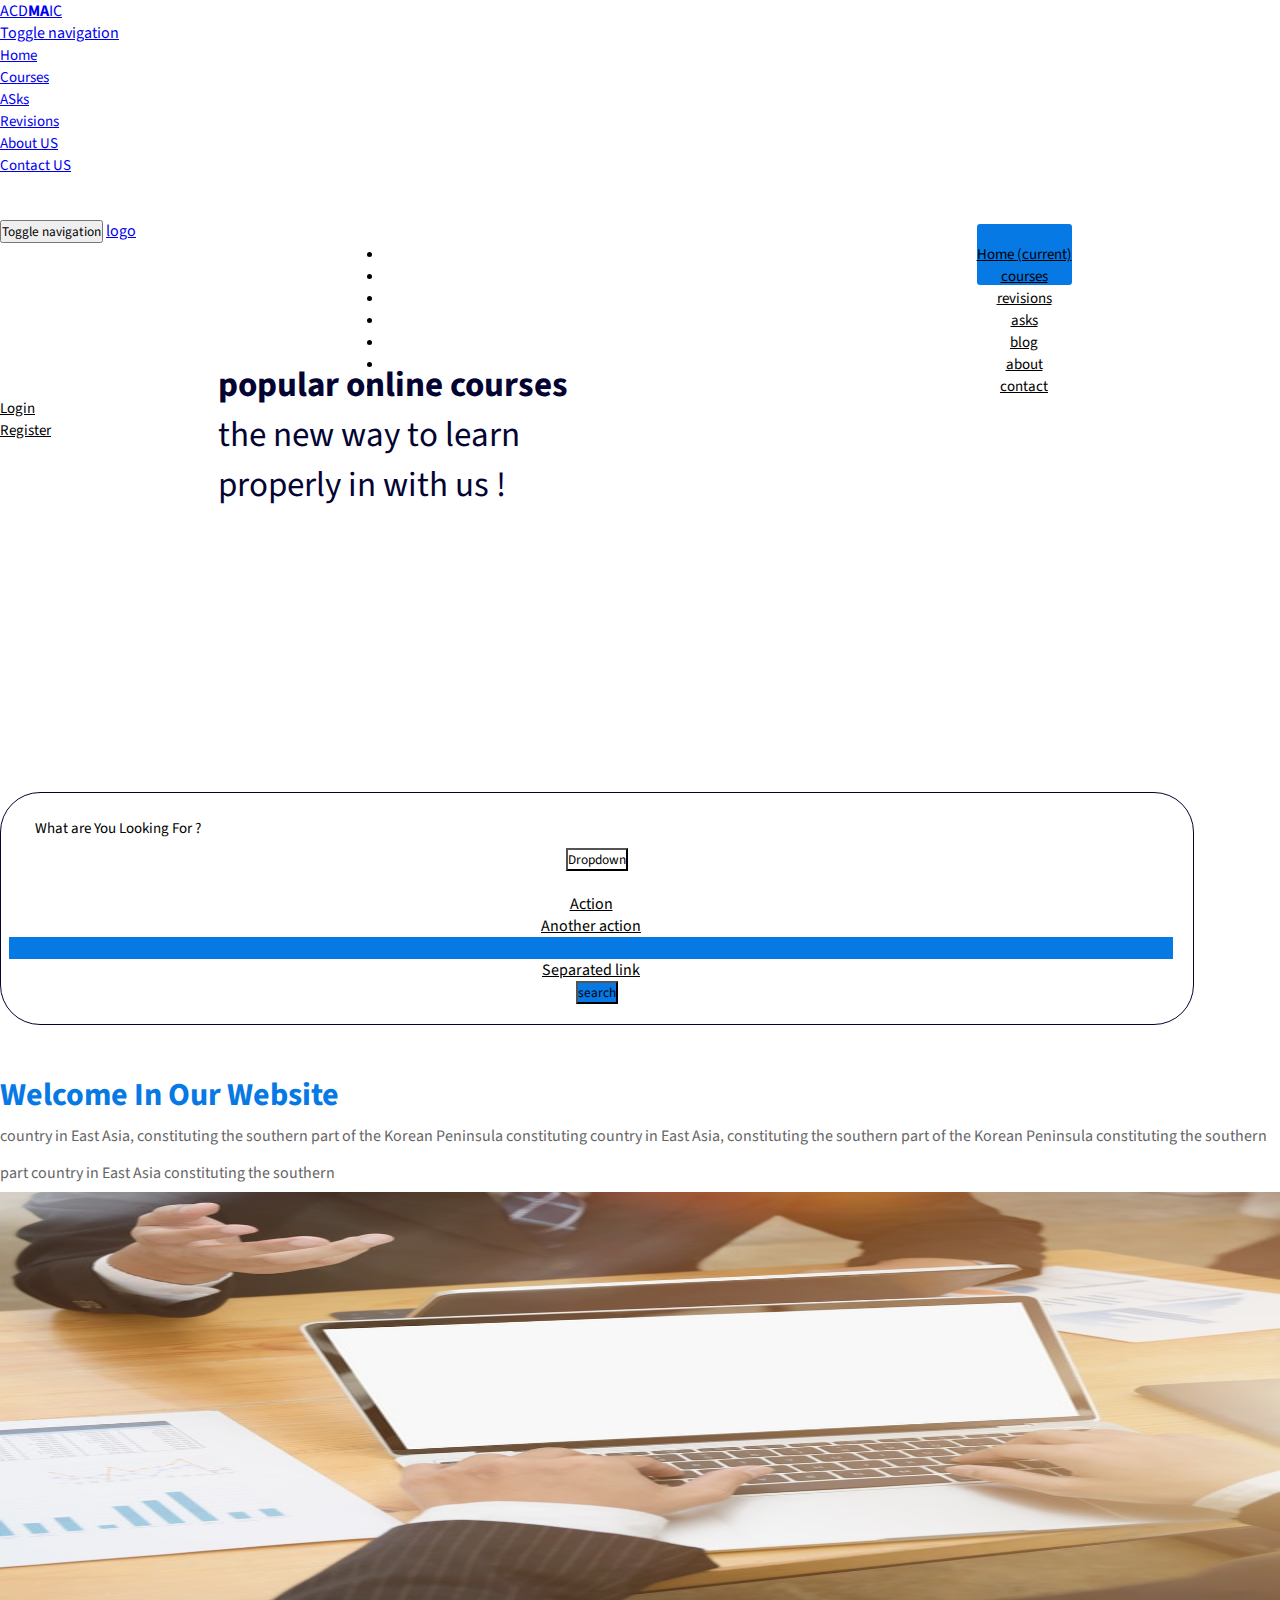
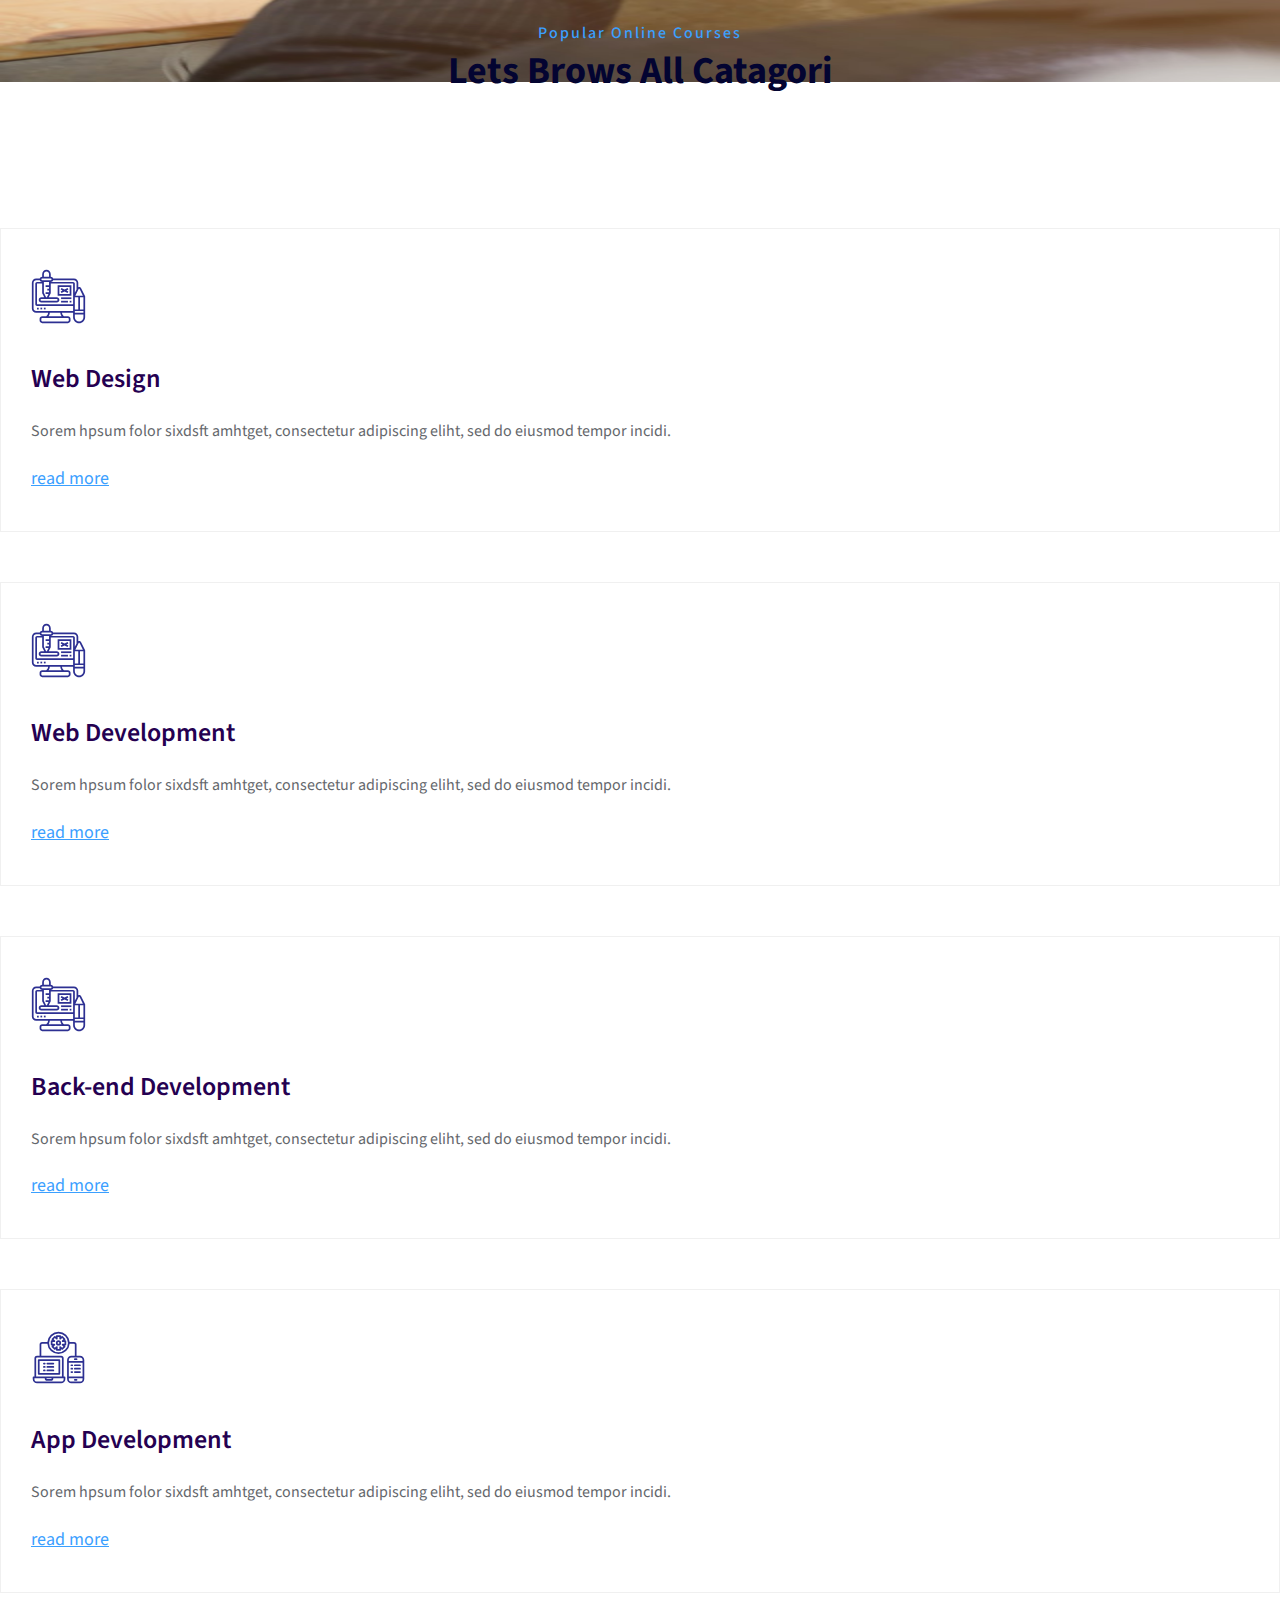
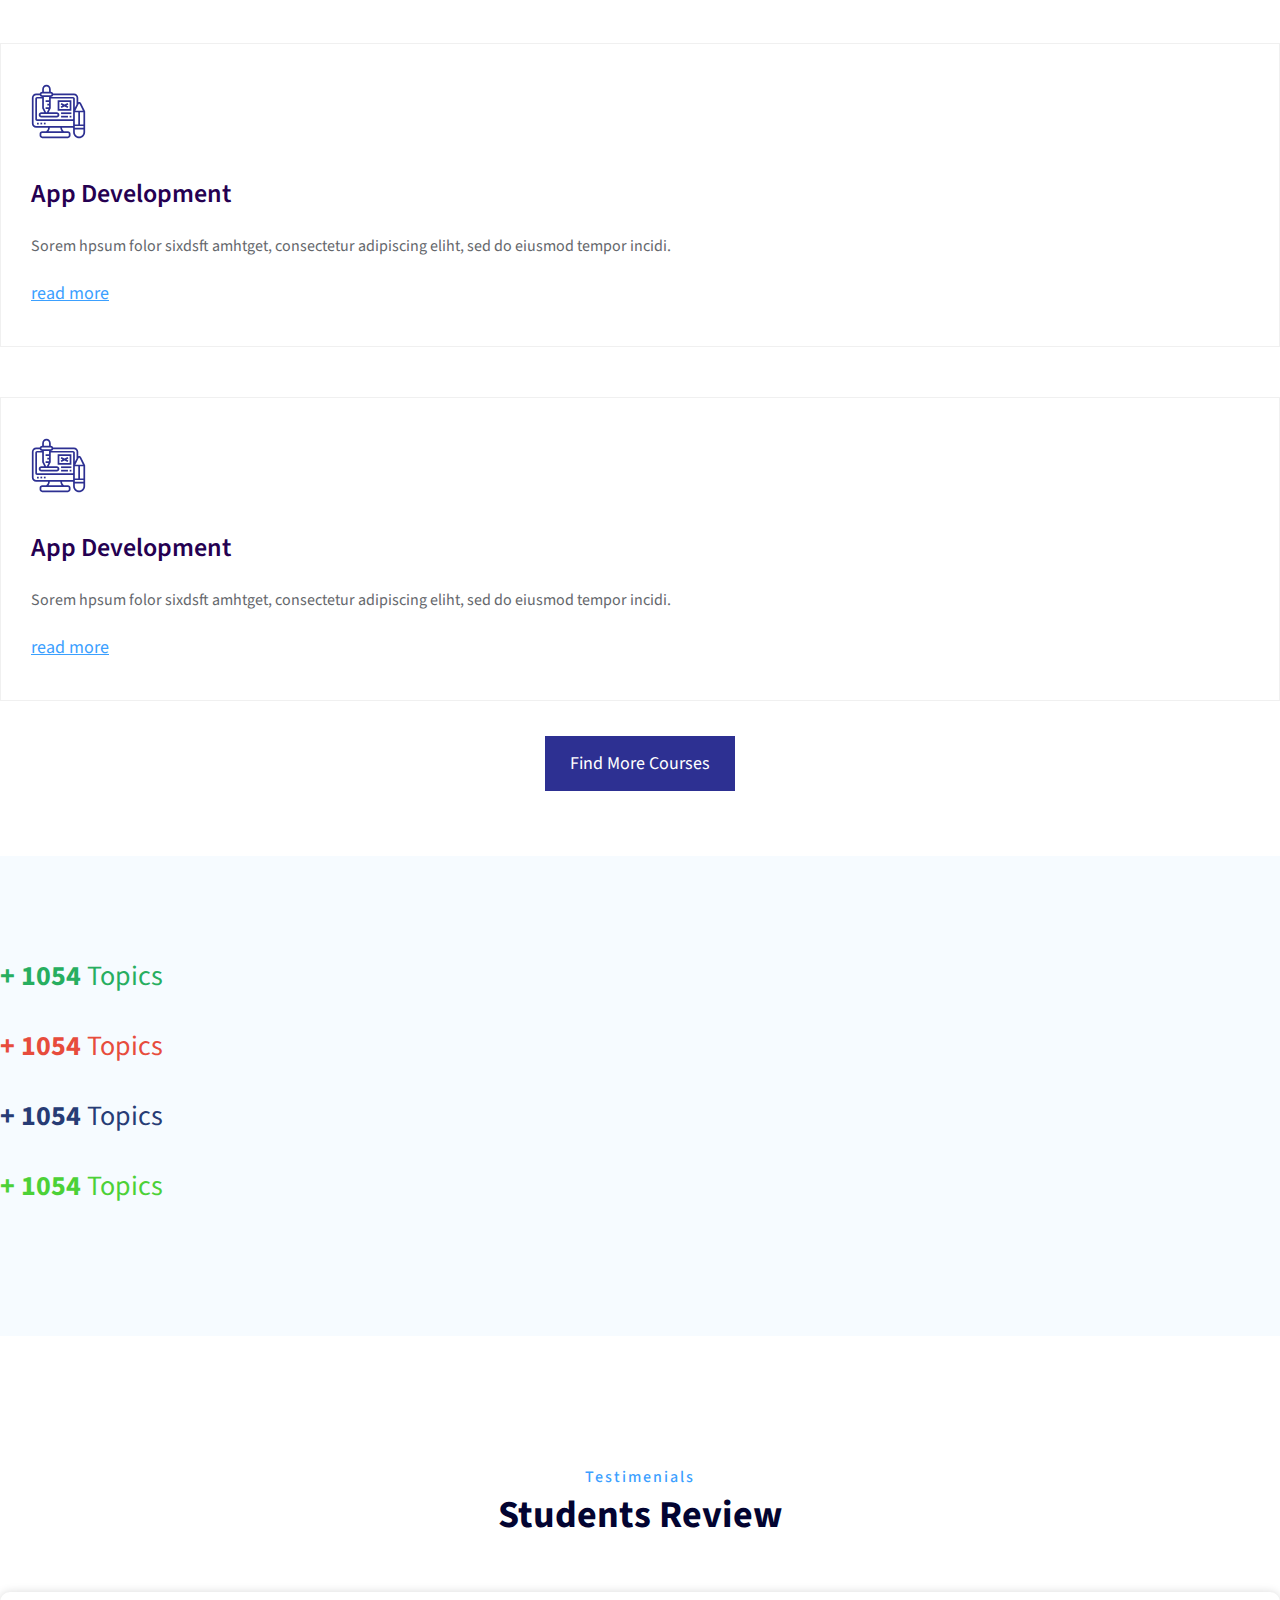
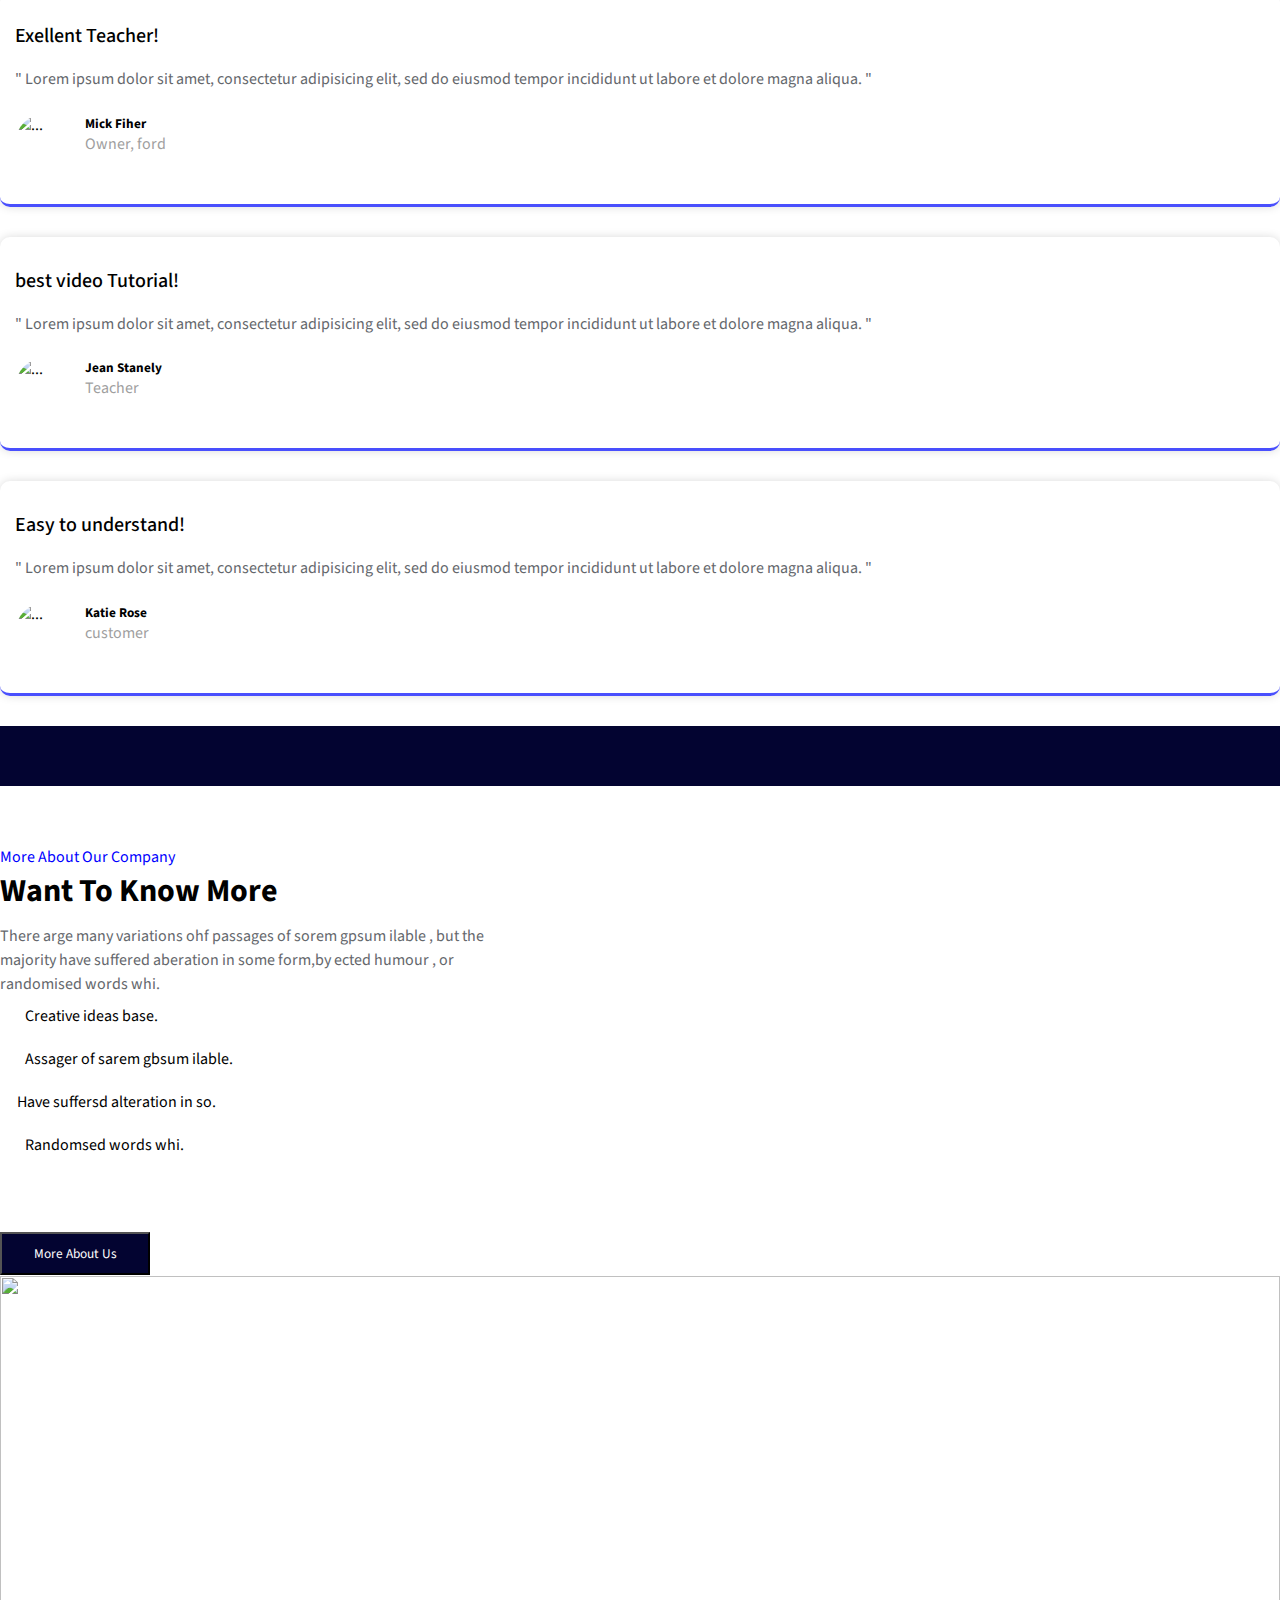
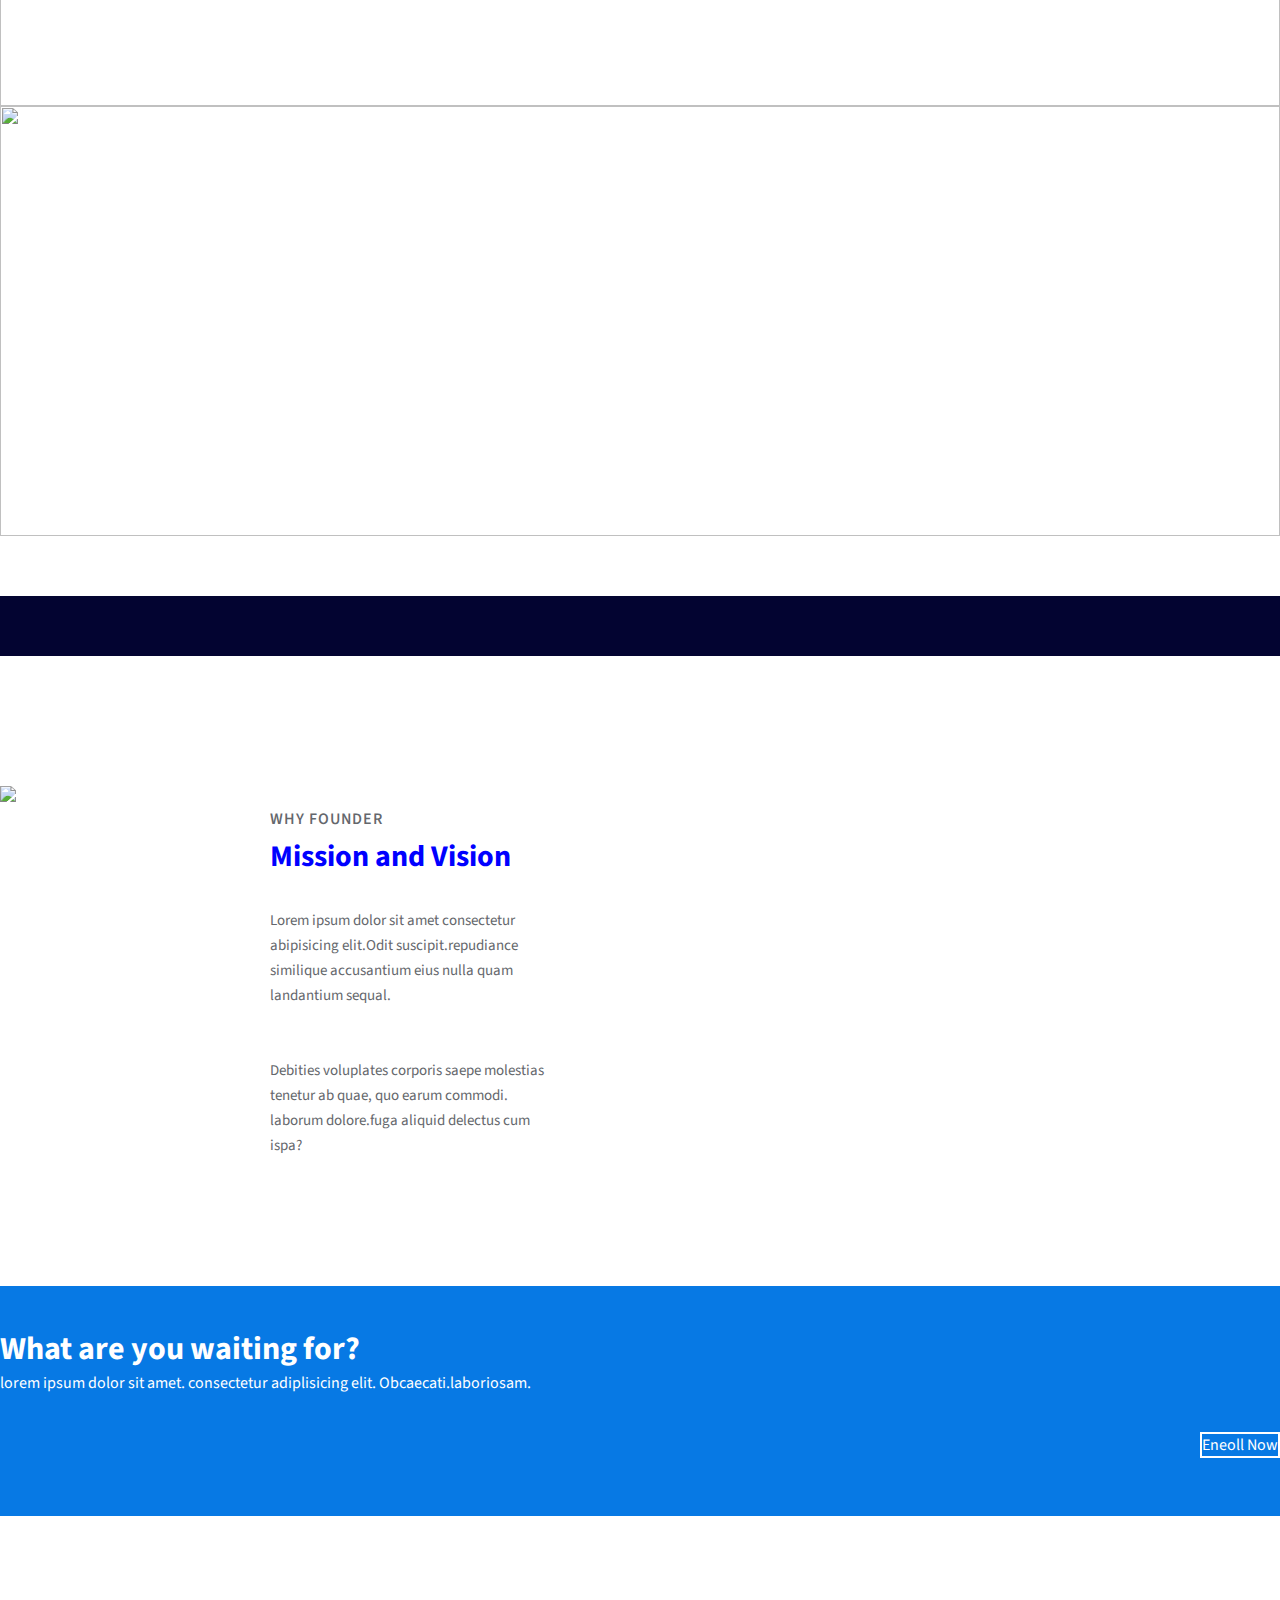
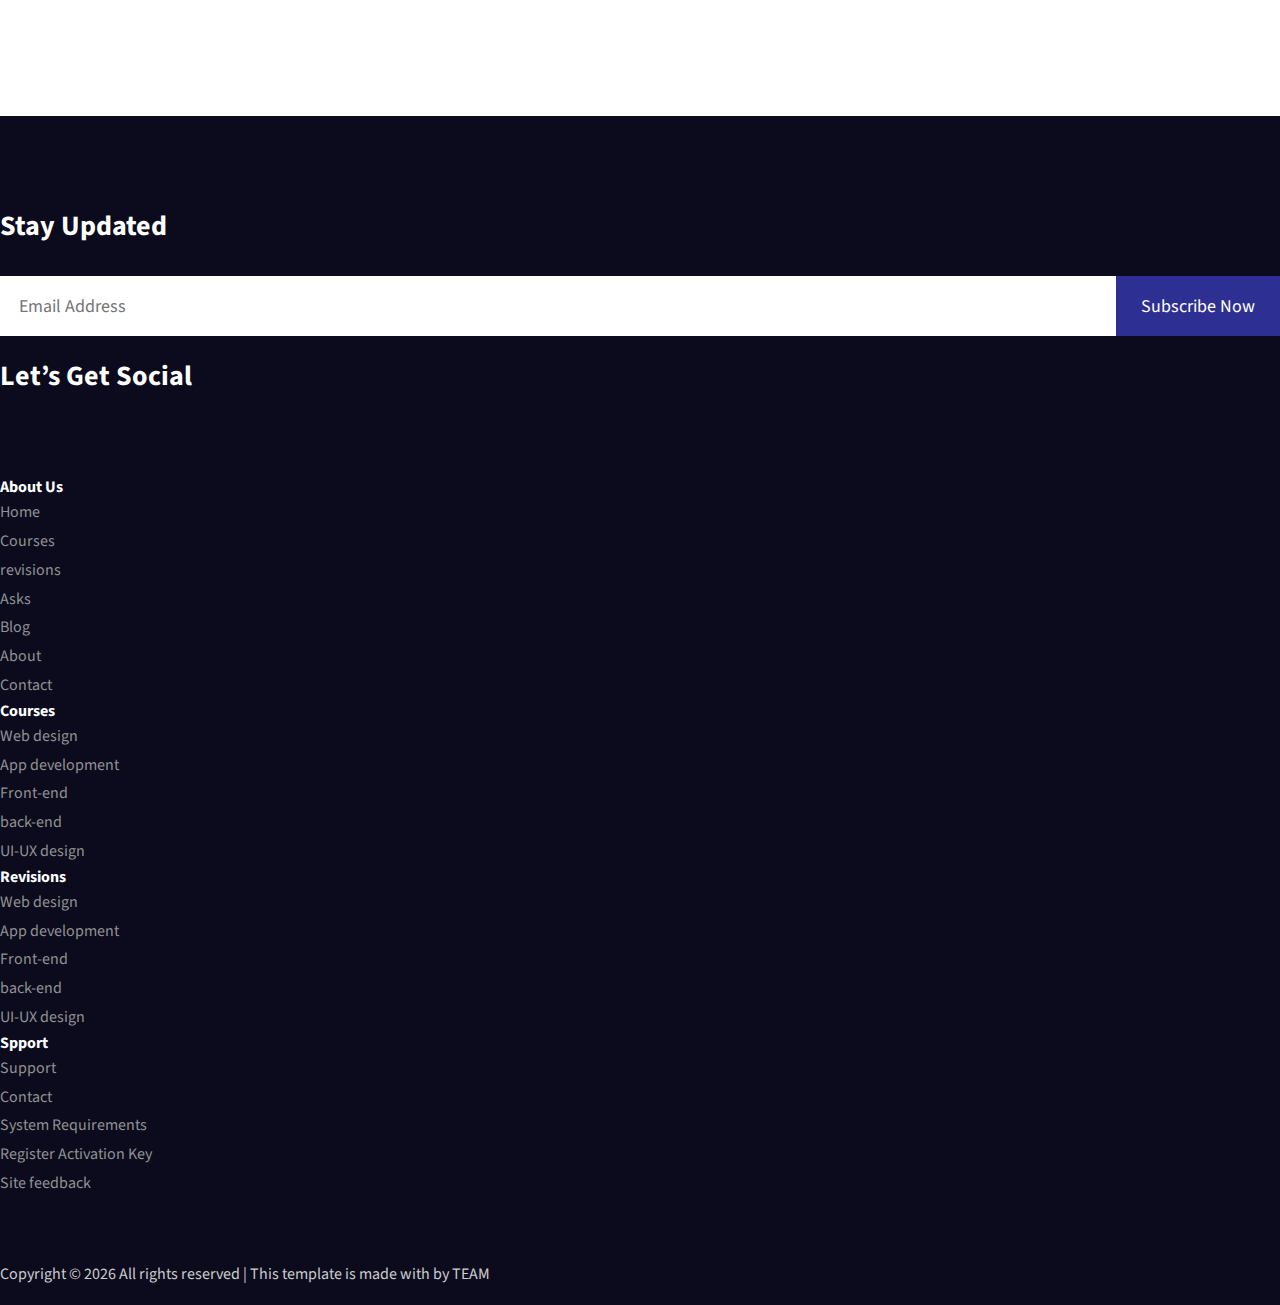
==== index.html @ 348466f5 "add" ====
<!DOCTYPE html>
<html>

<head>
  <meta charset="utf-8">
  <meta http-equiv="X-UA-Compatible" content="IE=edge">
  <title>ACDMAIC</title>

  <!-- Tell the browser to be responsive to screen width -->
  <meta content="width=device-width, initial-scale=1, maximum-scale=1, user-scalable=no" name="viewport">


  <!-- Bootstrap 3.3.7 -->
  <link rel="stylesheet" href="css/bootstrap.min.css">

  <!-- Font Awesome -->
  <link rel="stylesheet" href="css/font-awesome.min.css">

  <!-- Ionicons -->
  <link rel="stylesheet" href="css/ionicons.min.css">

  <!-- STYLE -->
  <link rel="stylesheet" href="css/style.css">

  <!-- Google Font -->
  <link rel="stylesheet"
    href="https://fonts.googleapis.com/css?family=Source+Sans+Pro:300,400,600,700,300italic,400italic,600italic">
</head>

<body class="hold-transition skin-blue sidebar-mini">

  <div class="wrapper">

    <header class="main-header">
      <!-- Logo -->
      <a href="index.html" class="logo">
        <!-- mini logo for sidebar mini 50x50 pixels -->
        <span class="logo-mini">ACD<b>MA</b>IC</span>
      </a>

      <!-- Header Navbar: style can be found in header.less -->
      <nav class="navbar navbar-static-top">
        <!-- Sidebar toggle button-->
        <a href="#" class="sidebar-toggle" data-toggle="push-menu" role="button">
          <span class="sr-only">Toggle navigation</span>
        </a>

        <div class="navbar-custom-menu">
          <ul class="nav navbar-nav">


            <!-- Control Sidebar Toggle Button -->
            <li>
              <a href="#" data-toggle="control-sidebar">Home</a>
            </li>

            <li>
              <a href="#" data-toggle="control-sidebar">Courses</a>
            </li>

            <li>
              <a href="#" data-toggle="control-sidebar">ASks</a>
            </li>

            <li>
              <a href="#" data-toggle="control-sidebar">Revisions</a>
            </li>
            <li>
              <a href="#" data-toggle="control-sidebar">About US</a>
            </li>

            <li>
              <a href="#" data-toggle="control-sidebar">Contact US</a>
            </li>

            <!-- Languages: style can be found in dropdown.less-->
            <li class="dropdown messages-menu">

              <a href="#" class="dropdown-toggle" data-toggle="dropdown">
                <i class="fa fa-language"></i>
                <span class="label label-warning"></span>
              </a>

              <ul class="dropdown-menu">

                <li>
                  <a rel="alternate" href="#">

                  </a>
                </li>


              </ul>
            </li>

            <!-- Notifications: style can be found in dropdown.less -->

            <li class="dropdown notifications-menu">
              <a href="#" class="dropdown-toggle" data-toggle="dropdown">
                <i class="fa fa-bell-o"></i>

              </a>

              <ul class="dropdown-menu">

              </ul>

            </li>


          </ul>
        </div>
      </nav>

      <!--Start nav-bar-->
      <nav class="navbar navbar-inverse navbar-fixed-top">
        <!-- start container -->
        <div class="container">
          <div class="navbar-header">
            <button type="button" class="navbar-toggle collapsed" data-toggle="collapse"
              data-target="#bs-example-navbar-collapse-1" aria-expanded="false">
              <span class="sr-only">Toggle navigation</span>
              <span class="icon-bar"></span>
              <span class="icon-bar"></span>
              <span class="icon-bar"></span>
            </button>
            <a class="navbar-brand" href="#">logo</a>
            <!--LOGO-->
          </div>

          <!--for phone meanu-->
          <div class="collapse navbar-collapse" id="bs-example-navbar-collapse-1">
            <div class="links-contanier">
              <ul class="nav navbar-nav ">
                <!--Links active and what you want to add-->
                <li class="active"><a href="#">Home <span class="sr-only">(current)</span></a></li>
                <li><a href="#">courses</a></li>
                <li><a href="#">revisions</a></li>
                <li><a href="#">asks</a></li>
                <li><a href="#">blog</a></li>
                <li><a href="#">about</a></li>
                <li><a href="#">contact</a></li>
              </ul>
            </div>
            <ul class="nav navbar-nav navbar-right loginandregister">
              <li><a href="#">Login</a></li>
              <li><a href="#">Register</a></li>
            </ul>
          </div>

        </div>
      </nav>
      <!--End nav bar-->
      <!--Start paragraph in heading img-->
      <div class="heading">
        <div class=" container">
          <div class="word">
            <h6>popular online courses</h6>
            <p class="laed">the new way to learn properly in with us !</p>
          </div>
        </div>

        <!--Start Search bar-->
        <div class="container">
          <div class="row">

            <div class="search-dropdown text-center">

              <div class="col-lg-6 col-xs-8">
                <div class="search">
                  <input type="search" name="" placeholder="What are You Looking For ?">
                </div>
              </div>

              <div class="col-lg-4 col-xs-2">
                <div class="dropdown">
                  <button class="btn btn-default dropdown-toggle" type="button" id="dropdownMenu1"
                    data-toggle="dropdown" aria-haspopup="true" aria-expanded="true">
                    Dropdown
                    <span class="caret"></span>
                  </button>
                  <ul class="dropdown-menu" aria-labelledby="dropdownMenu1">
                    <li><a href="#">Action</a></li>
                    <li><a href="#">Another action</a></li>
                    <li role="separator" class="divider"></li>
                    <li><a href="#">Separated link</a></li>
                  </ul>
                </div>
              </div>

              <div class="col-lg-2 col-xs-2">
                <div class="search-btn">
                  <button type="button" class="btn btn-primary">search</button>
                </div>
              </div>

            </div>
          </div>
        </div>
      </div>
      <!--End paragraph in heading img-->

      <!--Start welcome Page-->

      <div class="welcome text-center">
        <div class="container">
          <div class="row">

            <div class="col-lg-6">
              <div class="welcome-text text-left">
                <h1>Welcome In Our Website</h1>
                <p class="lead">
                  country in East Asia, constituting the southern part of the Korean Peninsula constituting
                  country in East Asia, constituting the southern part of the Korean Peninsula
                  constituting the southern part country in East Asia constituting the southern </p>
              </div>
            </div>

            <div class="col-lg-2"></div>

            <div class="col-lg-4">
              <div class="welcome-img">
                <img src="images/welcome1.jpg">
              </div>
            </div>

          </div>
        </div>
      </div>

      <!--End welcome Page-->
    </header>

    <!--the main heading-->

    <div class="main_heding">
      <div class="container">
        <p class="heading_label">Popular Online Courses</p>
        <h2 class="heading_title">Lets Brows All Catagori</h2>
      </div>
    </div>

    <!--the main heading-->


    <!-- starting the courses section  -->
    <section class="courses">
      <div class="container">
        <div class="row">
          <div class="col-sm-6 col-md-4">
            <div class="course_box">
              <div class="icon">
                <svg id="Layer_5" enable-background="new 0 0 64 64" height="" viewBox="0 0 64 64" width="55">
                  <g>
                    <path d="m7 45h2v2h-2z" />
                    <path d="m11 45h2v2h-2z" />
                    <path d="m15 45h2v2h-2z" />
                    <path
                      d="m58.342 22.447c-.447-.892-1.344-1.447-2.342-1.447-.355 0-.686.092-1 .222v-5.222c0-2.757-2.243-5-5-5h-24.184c-.414-1.161-1.514-2-2.816-2v-3c0-2.757-2.243-5-5-5s-5 2.243-5 5v3c-1.302 0-2.402.839-2.816 2h-4.184c-2.757 0-5 2.243-5 5v30c0 2.757 2.243 5 5 5h13.962c-.168 1.595-.997 3.041-2.296 4h-4.666c-1.654 0-3 1.346-3 3v2c0 1.654 1.346 3 3 3h30c1.654 0 3-1.346 3-3v-2c0-1.654-1.346-3-3-3h-4.666c-1.299-.959-2.128-2.405-2.296-4h12.962v5c0 3.86 3.141 7 7 7s7-3.14 7-7v-24.236zm-1.789.895 3.829 7.658h-8.764l3.829-7.658c.211-.423.895-.422 1.106 0zm-35.553-4.342h-4v2h4v2h-2v2h2v2h-4v2h3.382l-1.829 3.658c-.211.423-.895.422-1.105 0l-2.448-4.894v-12.764h6zm9 16c.552 0 1 .449 1 1s-.448 1-1 1h-18c-.552 0-1-.449-1-1s.448-1 1-1zm-14.618-2h-3.382c-1.654 0-3 1.346-3 3s1.346 3 3 3h18c1.654 0 3-1.346 3-3s-1.346-3-3-3h-9.382l2.382-4.764v-11.236h26v14.764.236 9h-42v-24h6v11.236zm35.618 14v-14h4v14zm0 2h10v2h-10zm6-2v-14h4v14zm-4-31v7.763l-2 4v-10.763c0-1.103-.897-2-2-2h-26c1.302 0 2.402-.839 2.816-2h24.184c1.654 0 3 1.346 3 3zm-38-10c0-1.654 1.346-3 3-3s3 1.346 3 3v3h-6zm-2 5h10c.552 0 1 .449 1 1s-.448 1-1 1h-10c-.552 0-1-.449-1-1s.448-1 1-1zm31 47v2c0 .551-.448 1-1 1h-30c-.552 0-1-.449-1-1v-2c0-.551.448-1 1-1h30c.552 0 1 .449 1 1zm-8.47-3h-15.06c.858-1.155 1.378-2.536 1.492-4h12.075c.115 1.464.635 2.845 1.493 4zm-29.53-6c-1.654 0-3-1.346-3-3v-30c0-1.654 1.346-3 3-3h4.184c.414 1.161 1.514 2 2.816 2h-6c-1.103 0-2 .897-2 2v24c0 1.103.897 2 2 2h42v6zm50 12c-2.757 0-5-2.243-5-5v-3h10v3c0 2.757-2.243 5-5 5z" />
                    <path d="m47 19h-16v12h16zm-2 10h-12v-8h12z" />
                    <path
                      d="m35.447 27.895 3.553-1.777 3.553 1.777.894-1.79-2.211-1.105 2.211-1.105-.894-1.79-3.553 1.777-3.553-1.777-.894 1.79 2.211 1.105-2.211 1.105z" />
                    <path d="m35 33h12v2h-12z" />
                    <path d="m45 37h2v2h-2z" />
                    <path d="m35 37h8v2h-8z" />
                  </g>
                </svg>
              </div>
              <div class="course_title">
                <a href="#">Web Design</a>
              </div>
              <div class="course_description">
                Sorem hpsum folor sixdsft amhtget, consectetur adipiscing eliht, sed do eiusmod tempor incidi.
              </div>
              <a class="read_more" href="#">read more</a>
            </div>
          </div>
          <div class="col-sm-6 col-md-4">
            <div class="course_box">
              <div class="icon">
                <svg id="Layer_5" enable-background="new 0 0 64 64" height="" viewBox="0 0 64 64" width="55">
                  <g>
                    <path d="m7 45h2v2h-2z" />
                    <path d="m11 45h2v2h-2z" />
                    <path d="m15 45h2v2h-2z" />
                    <path
                      d="m58.342 22.447c-.447-.892-1.344-1.447-2.342-1.447-.355 0-.686.092-1 .222v-5.222c0-2.757-2.243-5-5-5h-24.184c-.414-1.161-1.514-2-2.816-2v-3c0-2.757-2.243-5-5-5s-5 2.243-5 5v3c-1.302 0-2.402.839-2.816 2h-4.184c-2.757 0-5 2.243-5 5v30c0 2.757 2.243 5 5 5h13.962c-.168 1.595-.997 3.041-2.296 4h-4.666c-1.654 0-3 1.346-3 3v2c0 1.654 1.346 3 3 3h30c1.654 0 3-1.346 3-3v-2c0-1.654-1.346-3-3-3h-4.666c-1.299-.959-2.128-2.405-2.296-4h12.962v5c0 3.86 3.141 7 7 7s7-3.14 7-7v-24.236zm-1.789.895 3.829 7.658h-8.764l3.829-7.658c.211-.423.895-.422 1.106 0zm-35.553-4.342h-4v2h4v2h-2v2h2v2h-4v2h3.382l-1.829 3.658c-.211.423-.895.422-1.105 0l-2.448-4.894v-12.764h6zm9 16c.552 0 1 .449 1 1s-.448 1-1 1h-18c-.552 0-1-.449-1-1s.448-1 1-1zm-14.618-2h-3.382c-1.654 0-3 1.346-3 3s1.346 3 3 3h18c1.654 0 3-1.346 3-3s-1.346-3-3-3h-9.382l2.382-4.764v-11.236h26v14.764.236 9h-42v-24h6v11.236zm35.618 14v-14h4v14zm0 2h10v2h-10zm6-2v-14h4v14zm-4-31v7.763l-2 4v-10.763c0-1.103-.897-2-2-2h-26c1.302 0 2.402-.839 2.816-2h24.184c1.654 0 3 1.346 3 3zm-38-10c0-1.654 1.346-3 3-3s3 1.346 3 3v3h-6zm-2 5h10c.552 0 1 .449 1 1s-.448 1-1 1h-10c-.552 0-1-.449-1-1s.448-1 1-1zm31 47v2c0 .551-.448 1-1 1h-30c-.552 0-1-.449-1-1v-2c0-.551.448-1 1-1h30c.552 0 1 .449 1 1zm-8.47-3h-15.06c.858-1.155 1.378-2.536 1.492-4h12.075c.115 1.464.635 2.845 1.493 4zm-29.53-6c-1.654 0-3-1.346-3-3v-30c0-1.654 1.346-3 3-3h4.184c.414 1.161 1.514 2 2.816 2h-6c-1.103 0-2 .897-2 2v24c0 1.103.897 2 2 2h42v6zm50 12c-2.757 0-5-2.243-5-5v-3h10v3c0 2.757-2.243 5-5 5z" />
                    <path d="m47 19h-16v12h16zm-2 10h-12v-8h12z" />
                    <path
                      d="m35.447 27.895 3.553-1.777 3.553 1.777.894-1.79-2.211-1.105 2.211-1.105-.894-1.79-3.553 1.777-3.553-1.777-.894 1.79 2.211 1.105-2.211 1.105z" />
                    <path d="m35 33h12v2h-12z" />
                    <path d="m45 37h2v2h-2z" />
                    <path d="m35 37h8v2h-8z" />
                  </g>
                </svg>
              </div>
              <div class="course_title">
                <a href="#">Web Development</a>
              </div>
              <div class="course_description">
                Sorem hpsum folor sixdsft amhtget, consectetur adipiscing eliht, sed do eiusmod tempor incidi.
              </div>
              <a class="read_more" href="#">read more</a>
            </div>
          </div>
          <div class="col-sm-6 col-md-4">
            <div class="course_box">
              <div class="icon">
                <svg id="Layer_5" enable-background="new 0 0 64 64" height="" viewBox="0 0 64 64" width="55">
                  <g>
                    <path d="m7 45h2v2h-2z" />
                    <path d="m11 45h2v2h-2z" />
                    <path d="m15 45h2v2h-2z" />
                    <path
                      d="m58.342 22.447c-.447-.892-1.344-1.447-2.342-1.447-.355 0-.686.092-1 .222v-5.222c0-2.757-2.243-5-5-5h-24.184c-.414-1.161-1.514-2-2.816-2v-3c0-2.757-2.243-5-5-5s-5 2.243-5 5v3c-1.302 0-2.402.839-2.816 2h-4.184c-2.757 0-5 2.243-5 5v30c0 2.757 2.243 5 5 5h13.962c-.168 1.595-.997 3.041-2.296 4h-4.666c-1.654 0-3 1.346-3 3v2c0 1.654 1.346 3 3 3h30c1.654 0 3-1.346 3-3v-2c0-1.654-1.346-3-3-3h-4.666c-1.299-.959-2.128-2.405-2.296-4h12.962v5c0 3.86 3.141 7 7 7s7-3.14 7-7v-24.236zm-1.789.895 3.829 7.658h-8.764l3.829-7.658c.211-.423.895-.422 1.106 0zm-35.553-4.342h-4v2h4v2h-2v2h2v2h-4v2h3.382l-1.829 3.658c-.211.423-.895.422-1.105 0l-2.448-4.894v-12.764h6zm9 16c.552 0 1 .449 1 1s-.448 1-1 1h-18c-.552 0-1-.449-1-1s.448-1 1-1zm-14.618-2h-3.382c-1.654 0-3 1.346-3 3s1.346 3 3 3h18c1.654 0 3-1.346 3-3s-1.346-3-3-3h-9.382l2.382-4.764v-11.236h26v14.764.236 9h-42v-24h6v11.236zm35.618 14v-14h4v14zm0 2h10v2h-10zm6-2v-14h4v14zm-4-31v7.763l-2 4v-10.763c0-1.103-.897-2-2-2h-26c1.302 0 2.402-.839 2.816-2h24.184c1.654 0 3 1.346 3 3zm-38-10c0-1.654 1.346-3 3-3s3 1.346 3 3v3h-6zm-2 5h10c.552 0 1 .449 1 1s-.448 1-1 1h-10c-.552 0-1-.449-1-1s.448-1 1-1zm31 47v2c0 .551-.448 1-1 1h-30c-.552 0-1-.449-1-1v-2c0-.551.448-1 1-1h30c.552 0 1 .449 1 1zm-8.47-3h-15.06c.858-1.155 1.378-2.536 1.492-4h12.075c.115 1.464.635 2.845 1.493 4zm-29.53-6c-1.654 0-3-1.346-3-3v-30c0-1.654 1.346-3 3-3h4.184c.414 1.161 1.514 2 2.816 2h-6c-1.103 0-2 .897-2 2v24c0 1.103.897 2 2 2h42v6zm50 12c-2.757 0-5-2.243-5-5v-3h10v3c0 2.757-2.243 5-5 5z" />
                    <path d="m47 19h-16v12h16zm-2 10h-12v-8h12z" />
                    <path
                      d="m35.447 27.895 3.553-1.777 3.553 1.777.894-1.79-2.211-1.105 2.211-1.105-.894-1.79-3.553 1.777-3.553-1.777-.894 1.79 2.211 1.105-2.211 1.105z" />
                    <path d="m35 33h12v2h-12z" />
                    <path d="m45 37h2v2h-2z" />
                    <path d="m35 37h8v2h-8z" />
                  </g>
                </svg>
              </div>
              <div class="course_title">
                <a href="#">Back-end Development</a>
              </div>
              <div class="course_description">
                Sorem hpsum folor sixdsft amhtget, consectetur adipiscing eliht, sed do eiusmod tempor incidi.
              </div>
              <a class="read_more" href="#">read more</a>
            </div>
          </div>
          <div class="col-sm-6 col-md-4">
            <div class="course_box">
              <div class="icon">
                <svg xmlns="http://www.w3.org/2000/svg" viewBox="0 0 64 64" width="55" height="">
                  <g id="App_development" data-name="App development">
                    <path
                      d="M57,30H53V17a3,3,0,0,0-3-3H44.949a12.987,12.987,0,0,0-25.9.01c-.017,0-.032-.01-.05-.01H13a3,3,0,0,0-3,3V30H7a3,3,0,0,0-3,3V54H3a1,1,0,0,0-1,1v2a5.006,5.006,0,0,0,5,5H35a5.006,5.006,0,0,0,5-5V55a1,1,0,0,0-1-1H38V33a3,3,0,0,0-3-3H12V17a1,1,0,0,1,1-1h6c.018,0,.033-.009.05-.01a12.987,12.987,0,0,0,25.9.01H50a1,1,0,0,1,1,1V30H47a5.006,5.006,0,0,0-5,5V57a5.006,5.006,0,0,0,5,5H57a5.006,5.006,0,0,0,5-5V35A5.006,5.006,0,0,0,57,30ZM38,57a3,3,0,0,1-3,3H7a3,3,0,0,1-3-3V56H16a3,3,0,0,0,3,3h4a3,3,0,0,0,3-3H38ZM18,56h6a1,1,0,0,1-1,1H19A1,1,0,0,1,18,56ZM35,32a1,1,0,0,1,1,1V54H6V33a1,1,0,0,1,1-1Zm-3-6A11,11,0,1,1,43,15,11.013,11.013,0,0,1,32,26ZM44,38H60V54H44Zm3-6H57a3,3,0,0,1,3,3v1H44V35A3,3,0,0,1,47,32ZM57,60H47a3,3,0,0,1-3-3V56H60v1A3,3,0,0,1,57,60Z" />
                    <path d="M53,57H51a1,1,0,0,0,0,2h2a1,1,0,0,0,0-2Z" />
                    <path
                      d="M9,52H33a1,1,0,0,0,1-1V35a1,1,0,0,0-1-1H9a1,1,0,0,0-1,1V51A1,1,0,0,0,9,52Zm1-16H32V50H10Z" />
                    <path d="M51,35h2a1,1,0,0,0,0-2H51a1,1,0,0,0,0,2Z" />
                    <path
                      d="M35.533,7.223,35,7.756V7a1,1,0,0,0-1-1H30a1,1,0,0,0-1,1v.756l-.533-.533a1,1,0,0,0-1.414,0l-2.83,2.83a1,1,0,0,0,0,1.414l.533.533H24a1,1,0,0,0-1,1v4a1,1,0,0,0,1,1h.756l-.533.533a1,1,0,0,0,0,1.414l2.83,2.83a1,1,0,0,0,1.414,0L29,22.244V23a1,1,0,0,0,1,1h4a1,1,0,0,0,1-1v-.756l.533.533a1,1,0,0,0,1.414,0l2.83-2.83a1,1,0,0,0,0-1.414L39.244,18H40a1,1,0,0,0,1-1V13a1,1,0,0,0-1-1h-.756l.533-.533a1,1,0,0,0,0-1.414l-2.83-2.83A1,1,0,0,0,35.533,7.223Zm.373,6.16A1,1,0,0,0,36.83,14H39v2H36.83a1,1,0,0,0-.707,1.707l1.533,1.533L36.24,20.656l-1.533-1.533A1,1,0,0,0,33,19.83V22H31V19.83a1,1,0,0,0-1.707-.707L27.76,20.656,26.344,19.24l1.533-1.533A1,1,0,0,0,27.17,16H25V14h2.17a1,1,0,0,0,.707-1.707L26.344,10.76,27.76,9.344l1.533,1.533A1,1,0,0,0,31,10.17V8h2v2.17a1,1,0,0,0,1.707.707L36.24,9.344l1.416,1.416-1.533,1.533A1,1,0,0,0,35.906,13.383Z" />
                    <path d="M32,12a3,3,0,1,0,3,3A3,3,0,0,0,32,12Zm0,4a1,1,0,1,1,1-1A1,1,0,0,1,32,16Z" />
                    <path d="M48,40H47a1,1,0,0,0,0,2h1a1,1,0,0,0,0-2Z" />
                    <path d="M51,42h6a1,1,0,0,0,0-2H51a1,1,0,0,0,0,2Z" />
                    <path d="M48,44H47a1,1,0,0,0,0,2h1a1,1,0,0,0,0-2Z" />
                    <path d="M57,44H51a1,1,0,0,0,0,2h6a1,1,0,0,0,0-2Z" />
                    <path d="M48,48H47a1,1,0,0,0,0,2h1a1,1,0,0,0,0-2Z" />
                    <path d="M57,48H51a1,1,0,0,0,0,2h6a1,1,0,0,0,0-2Z" />
                    <path d="M16,38H15a1,1,0,0,0,0,2h1a1,1,0,0,0,0-2Z" />
                    <path d="M26,38H19a1,1,0,0,0,0,2h7a1,1,0,0,0,0-2Z" />
                    <path d="M16,42H15a1,1,0,0,0,0,2h1a1,1,0,0,0,0-2Z" />
                    <path d="M26,42H19a1,1,0,0,0,0,2h7a1,1,0,0,0,0-2Z" />
                    <path d="M16,46H15a1,1,0,0,0,0,2h1a1,1,0,0,0,0-2Z" />
                    <path d="M26,46H19a1,1,0,0,0,0,2h7a1,1,0,0,0,0-2Z" />
                  </g>
                </svg>
              </div>
              <div class="course_title">
                <a href="#">App Development</a>
              </div>
              <div class="course_description">
                Sorem hpsum folor sixdsft amhtget, consectetur adipiscing eliht, sed do eiusmod tempor incidi.
              </div>
              <a class="read_more" href="#">read more</a>
            </div>
          </div>
          <div class="col-sm-6 col-md-4">
            <div class="course_box">
              <div class="icon">
                <svg id="Layer_5" enable-background="new 0 0 64 64" height="" viewBox="0 0 64 64" width="55">
                  <g>
                    <path d="m7 45h2v2h-2z" />
                    <path d="m11 45h2v2h-2z" />
                    <path d="m15 45h2v2h-2z" />
                    <path
                      d="m58.342 22.447c-.447-.892-1.344-1.447-2.342-1.447-.355 0-.686.092-1 .222v-5.222c0-2.757-2.243-5-5-5h-24.184c-.414-1.161-1.514-2-2.816-2v-3c0-2.757-2.243-5-5-5s-5 2.243-5 5v3c-1.302 0-2.402.839-2.816 2h-4.184c-2.757 0-5 2.243-5 5v30c0 2.757 2.243 5 5 5h13.962c-.168 1.595-.997 3.041-2.296 4h-4.666c-1.654 0-3 1.346-3 3v2c0 1.654 1.346 3 3 3h30c1.654 0 3-1.346 3-3v-2c0-1.654-1.346-3-3-3h-4.666c-1.299-.959-2.128-2.405-2.296-4h12.962v5c0 3.86 3.141 7 7 7s7-3.14 7-7v-24.236zm-1.789.895 3.829 7.658h-8.764l3.829-7.658c.211-.423.895-.422 1.106 0zm-35.553-4.342h-4v2h4v2h-2v2h2v2h-4v2h3.382l-1.829 3.658c-.211.423-.895.422-1.105 0l-2.448-4.894v-12.764h6zm9 16c.552 0 1 .449 1 1s-.448 1-1 1h-18c-.552 0-1-.449-1-1s.448-1 1-1zm-14.618-2h-3.382c-1.654 0-3 1.346-3 3s1.346 3 3 3h18c1.654 0 3-1.346 3-3s-1.346-3-3-3h-9.382l2.382-4.764v-11.236h26v14.764.236 9h-42v-24h6v11.236zm35.618 14v-14h4v14zm0 2h10v2h-10zm6-2v-14h4v14zm-4-31v7.763l-2 4v-10.763c0-1.103-.897-2-2-2h-26c1.302 0 2.402-.839 2.816-2h24.184c1.654 0 3 1.346 3 3zm-38-10c0-1.654 1.346-3 3-3s3 1.346 3 3v3h-6zm-2 5h10c.552 0 1 .449 1 1s-.448 1-1 1h-10c-.552 0-1-.449-1-1s.448-1 1-1zm31 47v2c0 .551-.448 1-1 1h-30c-.552 0-1-.449-1-1v-2c0-.551.448-1 1-1h30c.552 0 1 .449 1 1zm-8.47-3h-15.06c.858-1.155 1.378-2.536 1.492-4h12.075c.115 1.464.635 2.845 1.493 4zm-29.53-6c-1.654 0-3-1.346-3-3v-30c0-1.654 1.346-3 3-3h4.184c.414 1.161 1.514 2 2.816 2h-6c-1.103 0-2 .897-2 2v24c0 1.103.897 2 2 2h42v6zm50 12c-2.757 0-5-2.243-5-5v-3h10v3c0 2.757-2.243 5-5 5z" />
                    <path d="m47 19h-16v12h16zm-2 10h-12v-8h12z" />
                    <path
                      d="m35.447 27.895 3.553-1.777 3.553 1.777.894-1.79-2.211-1.105 2.211-1.105-.894-1.79-3.553 1.777-3.553-1.777-.894 1.79 2.211 1.105-2.211 1.105z" />
                    <path d="m35 33h12v2h-12z" />
                    <path d="m45 37h2v2h-2z" />
                    <path d="m35 37h8v2h-8z" />
                  </g>
                </svg>
              </div>
              <div class="course_title">
                <a href="#">App Development</a>
              </div>
              <div class="course_description">
                Sorem hpsum folor sixdsft amhtget, consectetur adipiscing eliht, sed do eiusmod tempor incidi.
              </div>
              <a class="read_more" href="#">read more</a>
            </div>
          </div>
          <div class="col-sm-6 col-md-4">
            <div class="course_box">
              <div class="icon">
                <svg id="Layer_5" enable-background="new 0 0 64 64" height="" viewBox="0 0 64 64" width="55">
                  <g>
                    <path d="m7 45h2v2h-2z" />
                    <path d="m11 45h2v2h-2z" />
                    <path d="m15 45h2v2h-2z" />
                    <path
                      d="m58.342 22.447c-.447-.892-1.344-1.447-2.342-1.447-.355 0-.686.092-1 .222v-5.222c0-2.757-2.243-5-5-5h-24.184c-.414-1.161-1.514-2-2.816-2v-3c0-2.757-2.243-5-5-5s-5 2.243-5 5v3c-1.302 0-2.402.839-2.816 2h-4.184c-2.757 0-5 2.243-5 5v30c0 2.757 2.243 5 5 5h13.962c-.168 1.595-.997 3.041-2.296 4h-4.666c-1.654 0-3 1.346-3 3v2c0 1.654 1.346 3 3 3h30c1.654 0 3-1.346 3-3v-2c0-1.654-1.346-3-3-3h-4.666c-1.299-.959-2.128-2.405-2.296-4h12.962v5c0 3.86 3.141 7 7 7s7-3.14 7-7v-24.236zm-1.789.895 3.829 7.658h-8.764l3.829-7.658c.211-.423.895-.422 1.106 0zm-35.553-4.342h-4v2h4v2h-2v2h2v2h-4v2h3.382l-1.829 3.658c-.211.423-.895.422-1.105 0l-2.448-4.894v-12.764h6zm9 16c.552 0 1 .449 1 1s-.448 1-1 1h-18c-.552 0-1-.449-1-1s.448-1 1-1zm-14.618-2h-3.382c-1.654 0-3 1.346-3 3s1.346 3 3 3h18c1.654 0 3-1.346 3-3s-1.346-3-3-3h-9.382l2.382-4.764v-11.236h26v14.764.236 9h-42v-24h6v11.236zm35.618 14v-14h4v14zm0 2h10v2h-10zm6-2v-14h4v14zm-4-31v7.763l-2 4v-10.763c0-1.103-.897-2-2-2h-26c1.302 0 2.402-.839 2.816-2h24.184c1.654 0 3 1.346 3 3zm-38-10c0-1.654 1.346-3 3-3s3 1.346 3 3v3h-6zm-2 5h10c.552 0 1 .449 1 1s-.448 1-1 1h-10c-.552 0-1-.449-1-1s.448-1 1-1zm31 47v2c0 .551-.448 1-1 1h-30c-.552 0-1-.449-1-1v-2c0-.551.448-1 1-1h30c.552 0 1 .449 1 1zm-8.47-3h-15.06c.858-1.155 1.378-2.536 1.492-4h12.075c.115 1.464.635 2.845 1.493 4zm-29.53-6c-1.654 0-3-1.346-3-3v-30c0-1.654 1.346-3 3-3h4.184c.414 1.161 1.514 2 2.816 2h-6c-1.103 0-2 .897-2 2v24c0 1.103.897 2 2 2h42v6zm50 12c-2.757 0-5-2.243-5-5v-3h10v3c0 2.757-2.243 5-5 5z" />
                    <path d="m47 19h-16v12h16zm-2 10h-12v-8h12z" />
                    <path
                      d="m35.447 27.895 3.553-1.777 3.553 1.777.894-1.79-2.211-1.105 2.211-1.105-.894-1.79-3.553 1.777-3.553-1.777-.894 1.79 2.211 1.105-2.211 1.105z" />
                    <path d="m35 33h12v2h-12z" />
                    <path d="m45 37h2v2h-2z" />
                    <path d="m35 37h8v2h-8z" />
                  </g>
                </svg>
              </div>
              <div class="course_title">
                <a href="#">App Development</a>
              </div>
              <div class="course_description">
                Sorem hpsum folor sixdsft amhtget, consectetur adipiscing eliht, sed do eiusmod tempor incidi.
              </div>
              <a class="read_more" href="#">read more</a>
            </div>
          </div>
        </div>
        <div class="more_courses_btn">
          <a href="#"><span></span>Find More Courses</a>
        </div>
      </div>
    </section>

    <!-- ebd the courses section  -->


    <!-- start the statistics  section -->
    <section class="statistics">
      <div class="container">
        <div class="row">

          <div class="col-sm-6 col-md-3">
            <div class="statistic_container">
              <div class="statistic_icon">
                <i class="fa fa-graduation-cap"></i>
              </div>
              <div class="statistic_number">
                <span class="number">+ 1054</span> Topics
              </div>
            </div>
          </div>
          <div class="col-sm-6 col-md-3">
            <div class="statistic_container two">
              <div class="statistic_icon">
                <i class="fa fa-graduation-cap"></i>
              </div>
              <div class="statistic_number">
                <span class="number">+ 1054</span> Topics
              </div>
            </div>
          </div>
          <div class="col-sm-6 col-md-3">
            <div class="statistic_container three">
              <div class="statistic_icon">
                <i class="fa fa-graduation-cap"></i>
              </div>
              <div class="statistic_number">
                <span class="number">+ 1054</span> Topics
              </div>
            </div>
          </div>
          <div class="col-sm-6 col-md-3">
            <div class="statistic_container four">
              <div class="statistic_icon">
                <i class="fa fa-graduation-cap"></i>
              </div>
              <div class="statistic_number">
                <span class="number">+ 1054</span> Topics
              </div>
            </div>
          </div>

        </div>
      </div>
      <div class="shap">
        <img src="images/shap.png" alt="">
      </div>
      <div class="shap shap2">
        <img src="images/shap2.png" alt="">
      </div>
    </section>
    <!-- end the statistics  section -->


    <!--start the testimenial-->
    <section id="testimenials">
      <div class="container">
        <!--the main heading-->
        <div class="main_heding">
          <div class="container">
            <p class="heading_label">Testimenials</p>
            <h2 class="heading_title">Students Review</h2>
          </div>
        </div>
        <!--the main heading-->
        <div class="row testimenial_content">

          <div class="col-sm-6 col-md-4">
            <div class="testim_box">
              <div class="title">
                <h4>Exellent Teacher!</h4>
              </div>
              <div class="stars">
                <i class="fa fa-star"></i>
                <i class="fa fa-star"></i>
                <i class="fa fa-star"></i>
                <i class="fa fa-star"></i>
              </div>
              <div class="testim_content">
                " Lorem ipsum dolor sit amet, consectetur adipisicing elit, sed do eiusmod tempor incididunt ut labore
                et dolore magna aliqua. "
              </div>
              <div class="testim_author">
                <img src="images/mohamed.jpeg" class="author_img" alt="...">
                <div class="author_body">
                  <h5 class="mt-0">Mick Fiher</h5>
                  <p>Owner, ford</p>
                </div>
              </div>
            </div>
          </div>
          <div class="col-sm-6 col-md-4">
            <div class="testim_box">
              <div class="title">
                <h4>best video Tutorial!</h4>
              </div>
              <div class="stars">
                <i class="fa fa-star"></i>
                <i class="fa fa-star"></i>
                <i class="fa fa-star"></i>
                <i class="fa fa-star"></i>
              </div>
              <div class="testim_content">
                " Lorem ipsum dolor sit amet, consectetur adipisicing elit, sed do eiusmod tempor incididunt ut labore
                et dolore magna aliqua. "
              </div>
              <div class="testim_author">
                <img src="images/mohamed.jpeg" class="author_img" alt="...">
                <div class="author_body">
                  <h5 class="mt-0">Jean Stanely</h5>
                  <p>Teacher</p>
                </div>
              </div>
            </div>
          </div>
          <div class="col-sm-6 col-md-4">
            <div class="testim_box">
              <div class="title">
                <h4>Easy to understand!</h4>
              </div>
              <div class="stars">
                <i class="fa fa-star"></i>
                <i class="fa fa-star"></i>
                <i class="fa fa-star"></i>
                <i class="fa fa-star"></i>
              </div>
              <div class="testim_content">
                " Lorem ipsum dolor sit amet, consectetur adipisicing elit, sed do eiusmod tempor incididunt ut labore
                et dolore magna aliqua. "
              </div>
              <div class="testim_author">
                <img src="images/mohamed.jpeg" class="author_img" alt="...">
                <div class="author_body">
                  <h5 class="mt-0">Katie Rose</h5>
                  <p>customer</p>
                </div>
              </div>
            </div>
          </div>

        </div>
      </div>
    </section>
    <!--start the testimenial-->

    <!-- start section about -->
    <section id="about">
      <!-- this for line-up -->
      <div class="about-line-up" class="w-100">
      </div>
      <!-- this for 3 columns -->
      <div class="container">
        <div class="row">
          <!-- column one -->
          <div class="col-xs-6 ">
            <!-- this contain about some information about our comapany -->
            <div class="about-information">
              <span class="d-block">
                More About Our Company
              </span>
              <h1>Want To Know More</h1>
              <p>There arge many variations ohf passages of sorem gpsum ilable , but the
                <br>
                majority have suffered aberation in some form,by ected humour , or
                <br>
                randomised words whi.

              </p>
              <!-- this list of icons -->
              <ul class="list-unstyled my-5 listicons">
                <li class="my-4"><i class="fa fa-lightbulb-o" aria-hidden="true"></i> Creative ideas base.</li>
                <li class="my-4"><i class="fa fa-user" aria-hidden="true"></i> Assager of sarem gbsum ilable.</li>
                <li class="my-4"><i class="fa fa-graduation-cap" aria-hidden="true"></i>Have suffersd alteration in so.
                </li>
                <li class="my-4"><i class="fa fa-file-text-o" aria-hidden="true"></i> Randomsed words whi.</li>


              </ul>
              <button class="btn">More About Us</button>
            </div>

          </div>
          <!-- this 2 column with image -->
          <div class="col-xs-3 ">
            <div class="about-img1">
              <img src="images/about-img1.jpg">
            </div>

          </div>
          <!-- this 3 column with image too -->
          <div class="col-xs-3  my-5 ">
            <div class="about-img2">
              <img src="images/about-img2.jpg">
            </div>

          </div>

        </div>
        <!--END OF ROW-->
      </div>
      <!--END OF CONTAINER-->

      <!-- this for line-down -->
      <div class="about-line-down" class="w-100">
      </div>

    </section>
    <!-- end section about -->




    <!-- start section our goals -->
    <section id="our-goals">
      <!-- this line light -->
      <div class="our-goals-line-light bg-light" style="height:70px"></div>
      <!-- this contain 2 column -->
      <div class="container">
        <div class="row row11 d-flex d-row justify-content-center-around  ">
          <!-- column1 image -->
          <div class="col-xs-6 ">
            <div class="our-goals-image">
              <img src="images/our-goals-image.jpg">
            </div>
          </div>
          <!-- column2 description -->
          <div class="col-xs-6">
            <div class="our-goals-description">
              <span class="d-block" style="    color: #64676c;
    font-size: 16px;
    letter-spacing: 1px;
    font-weight: 550;">WHY FOUNDER</span>
              <h1>Mission and Vision </h1>
              <p>Lorem ipsum dolor sit amet consectetur
                <br>
                abipisicing elit.Odit suscipit.repudiance
                <br>
                similique accusantium eius nulla quam
                <br>
                landantium sequal.
                <br>
                <br>
                <br>
                Debities voluplates corporis saepe molestias
                <br>
                tenetur ab quae, quo earum commodi.
                <br>
                laborum dolore.fuga aliquid delectus cum
                <br>
                ispa?
              </p>
            </div>
          </div>
        </div>
      </div>
      <!-- this contain 2 column too -->
      <div class="waiting-for">
        <div class="container">
          <div class="row d-flex justify-content-between align-items-center">
            <!-- column1 for guestion -->
            <div class="col-xs-6">
              <div class="question">
                <h1 class="my-0">What are you waiting for?</h1>
                <p>lorem ipsum dolor sit amet. consectetur adiplisicing elit. Obcaecati.laboriosam.</p>
              </div>
            </div>
            <!-- column2 for buuton -->
            <div class="col-xs-6 text-align-right ">
              <div class="waiting-for-button ">
                <a class="btn" style="background-color:#0779e4;border:2px solid white;color: white">Eneoll Now</a>
              </div>
            </div>
          </div>
        </div>

      </div>
    </section>
    <!-- end section our goals -->

    <!-- /.content-wrapper -->
    <footer>
      <!--? Footer Start-->
      <div class="footer-area footer-bg">
        <div class="container">
          <div class="footer-top footer-padding">
            <!-- footer Heading -->
            <div class="footer-heading">
              <div class="row">
                <div class="col-md-6 col-xl-6">
                  <div class="footer-tittle2">
                    <h4>Stay Updated</h4>
                  </div>
                  <!-- Form -->
                  <div class="footer-form mb-50">
                    <div id="mc_embed_signup">
                      <form target="_blank"
                        action="https://spondonit.us12.list-manage.com/subscribe/post?u=1462626880ade1ac87bd9c93a&amp;id=92a4423d01"
                        method="get" class="subscribe_form relative mail_part" novalidate="true">
                        <input type="email" name="EMAIL" id="newsletter-form-email" placeholder=" Email Address "
                          class="placeholder hide-on-focus" onfocus="this.placeholder = ''"
                          onblur="this.placeholder = 'Your email address'">
                        <div class="form-icon">
                          <button type="submit" name="submit" id="newsletter-submit"
                            class="email_icon newsletter-submit button-contactForm">
                            Subscribe Now
                          </button>
                        </div>
                        <div class="mt-10 info"></div>
                      </form>
                    </div>
                  </div>
                </div>
                <!-- empty space -->
                <div class="col-md-1"></div>
                <div class="col-md-5">
                  <div class="footer-tittle2">
                    <h4>Let’s Get Social</h4>
                  </div>
                  <!-- Footer Social -->
                  <div class="footer-social">

                    <a href="#"><i class="fa fa-facebook-f"></i></a>
                    <a href="#"><i class="fa fa-twitter"></i></a>
                    <a href="#"><i class="fa fa-google"></i></a>
                    <a href="#"><i class="fa fa-instagram"></i></a>
                    <a href="#"><i class="fa fa-youtube"></i></a>
                  </div>
                </div>
              </div>
            </div>
            <!-- Footer Menu -->
            <div class="row d-flex justify-content-between footer_menu">
              <div class="col-xl-2 col-lg-3 col-md-4 col-sm-6">
                <div class="single-footer-caption mb-50">
                  <div class="footer-tittle">
                    <h4>About Us</h4>
                    <ul>
                      <li><a href="#">Home</a></li>
                      <li><a href="#">Courses</a></li>
                      <li><a href="#">revisions</a></li>
                      <li><a href="#">Asks</a></li>
                      <li><a href="#">Blog</a></li>
                      <li><a href="#">About</a></li>
                      <li><a href="#">Contact</a></li>
                    </ul>
                  </div>
                </div>
              </div>
              <div class="col-xl-2 col-lg-3 col-md-4 col-sm-6">
                <div class="single-footer-caption mb-50">
                  <div class="footer-tittle">
                    <h4>Courses</h4>
                    <ul>
                      <li><a href="#">Web design</a></li>
                      <li><a href="#">App development</a></li>
                      <li><a href="#">Front-end</a></li>
                      <li><a href="#">back-end</a></li>
                      <li><a href="#"> UI-UX design</a></li>
                    </ul>
                  </div>
                </div>
              </div>
              <div class="col-xl-2 col-lg-3 col-md-4 col-sm-6">
                <div class="single-footer-caption mb-50">
                  <div class="footer-tittle">
                    <h4>Revisions</h4>
                    <ul>
                      <li><a href="#">Web design</a></li>
                      <li><a href="#">App development</a></li>
                      <li><a href="#">Front-end</a></li>
                      <li><a href="#">back-end</a></li>
                      <li><a href="#"> UI-UX design</a></li>
                    </ul>
                  </div>
                </div>
              </div>
              <div class="col-xl-2 col-lg-3 col-md-4 col-sm-6">
                <div class="single-footer-caption mb-50">
                  <div class="footer-tittle">
                    <h4>Spport</h4>
                    <ul>
                      <li><a href="#">Support</a></li>
                      <li><a href="#">Contact</a></li>
                      <li><a href="#">System Requirements</a></li>
                      <li><a href="#">Register Activation Key</a></li>
                      <li><a href="#">Site feedback</a></li>
                    </ul>
                  </div>
                </div>
              </div>
            </div>
          </div>
          <!-- Footer Bottom -->
          <div class="footer-bottom">
            <div class="row d-flex align-items-center">
              <div class="col-lg-12">
                <div class="footer-copy-right text-center">
                  <p>
                    <!-- Link back to Colorlib can't be removed. Template is licensed under CC BY 3.0. -->
                    Copyright ©
                    <script>document.write(new Date().getFullYear());</script> All rights reserved | This template is
                    made with by TEAM
                    <!-- Link back to Colorlib can't be removed. Template is licensed under CC BY 3.0. -->
                  </p>
                </div>
              </div>
            </div>
          </div>
        </div>
      </div>
      <!-- Footer End-->
    </footer>

  </div>
  <!--END OF WARPPER-->

  <!-- jQuery 3 -->
  <script src="js/jquery.min.js"></script>

  <!-- Bootstrap 3.3.7 -->
  <script src="js/bootstrap.min.js"></script>


</body>

</html>
---- css/style.css ----
/*start Global settings for the body*/
body{
  margin: 0;
  padding: 0;
  font-family: 'Source Sans Pro', sans-serif !important;
  background-color: #fff;
  overflow-x: hidden;/*remove the horizontal scroll*/
}
/*end Global settings for the body*/

/*colors:
blue -> #2d3092
light-blue -> #3ba0ff
blue headings color -> #030431
grey-text-color -> #64676c
*/



/*Start navbar*/

.navbar{
  background-color: #FFF;
  border: none;
 }

.navbar-inverse .navbar-nav > li > a {
  color: black;
 }

.navbar-inverse .navbar-nav > li > a:hover {
  color: #0779e4;
}

.navbar-nav > li > a {
  padding-top: 20px;
  padding-bottom: 20px;
  line-height: 0px;
  text-align: center;
  border-radius: 3px;
  margin: 8px auto;
  margin-bottom: 0px;
  font-size: 15px;
}

.navbar-inverse .navbar-nav > .active > a,
.navbar-inverse .navbar-nav > .active > a:hover,
.navbar-inverse .navbar-nav > .active > a:focus{
background-color:#0779e4 ;
}
.collapse .links-contanier{
text-align: center;
position: relative;
left: 30%;
}

.collapse .loginandregister{
}
/*Heading*/
.heading {
margin-top: 51px;
background-image: url("../images/heading.jpg");
height: 500px;
background-size: cover;
background-repeat: no-repeat;
background-position: center;
}
.heading .word {
position: absolute;
top: 40%;
left: 17%;
}
.heading .word h6,
.heading .word p {
font-size: 35px;
color: #030432;
}
.heading .word p{
max-width: 400px;
}

/*Search bar*/
.search-dropdown{
min-width: 90%;
min-height: 40px;
background-color: #fff;
display: block;
padding: 20px;
border-radius: 40px;
transition: all .6s;
text-align: center;
border: 1px solid #030432;
position: absolute;
top: 88%;

}
.search-dropdown .search{
border-radius: 30px;
background-color: #fff;
margin-top: -4px;
}
.search-dropdown .search input{
outline: none;
background-color: unset;
border: none;
min-width: 100%;
padding: 10px;
}
.search-dropdown .search input::-webkit-input-placeholder{
color: black;
padding: 4px;
font-size: 15px;
}
.search-dropdown .search input:focus::-webkit-input-placeholder {
opacity: 0;
transition: 0.7s;
}

/*Drop down button*/
.search-dropdown .dropdown .btn-default{
color: black;
background-color: #FFF;
transition: all .6s;

}
.search-dropdown .dropdown .btn-default:focus{
background-color: #0779e4;
color: #FFF;
font-weight: bold;
transition: all .6s;

}
/*Dropmeanu list*/
.search-dropdown .dropdown-menu{
background-color: #FFF;
outline: none;
margin-top: 22px;
margin-left: -12px; 
transition: all .6s;

}
/*Dropmeanu list links*/
.dropdown-menu > li > a{
color: black;
}

.dropdown-menu > li > a:hover{
  background-color: #0779e4;
  margin-left: 9px;
  color: #FFF;
  transition: all .6s;
}


/*
//Dropmeanu list Arrow
.search-dropdown .dropdown-menu:before {
content: "";
width: 0;
height: 0;
position: absolute;
right: 43%;
top:-15%;
border-style: solid;
border-width: 10px;
border-color: transparent transparent #030432 transparent ;
}
*/
/*Dropmeanu list divider*/
.dropdown-menu .divider{
background-color: #0779e4;
}

/*search Button*/ 
.search-btn .btn{
background-color: #0779e4;
}

/*Welcome section*/
.welcome {
  margin-top: 80px;
  max-height: 500px;
 }

.welcome .welcome-text h1{
   color: #0779e4;
}

.welcome .welcome-text p{
  line-height: 2.3em;
  color: #666;
}

.welcome .welcome-img img{
  width: 100%;
  max-height: 490px;
}



/* navbar */

.image-user {
    width: 40px;
    border-radius: 50%;
}


/*end navbar*/
*{
  margin:0;
  padding:0;
  box-sizing:borsdr-box;
  font-family: 'Source Sans Pro', sans-serif;

}
/* start properties for section about */
/* row padding top and bottom */
#about .container .row{
  padding:60px 0;
}
.listicons li{
  margin-bottom: 5px;
  padding: 5px;
}
/* for first span */
#about .container .row .about-information span{
  color:blue;
}
/* for header h1 */
#about .container .row .about-information h1{
  font-weight:bold;
}
/* for paraghraph */
#about .container .row .about-information p{
  padding-top:10px;
  line-height:24px;
  color:#64676c;
}
/* for all parent's div in row */
#about .container .row > div{
  height:430px;
  overflow:hidden;
}
/* for the list of icons */
#about .container .row > div .about-information ul{
  margin-bottom:50px;
}

#about .container .row > div .about-information ul li span{
  font-weight:900;
  color:black;
}
/* for the icon */
#about .container .row > div .about-information ul li i{
  font-size: 20px;
  margin-right: 20px;
  color:#030431;

}
#about .container .row > div .about-information ul li  .fa-graduation-cap{
  margin-right:12px;
}
/* for the button in about-information */
#about .container .row > div .about-information button{
  margin-top:19px;
  position:relative;
  background-color:#030431;
  color:white;
  width:150px;
  padding:10px;
}
#about .container .row > div .about-img1,
#about .container .row > div .about-img2
{
  width:100%;
  height:100%;
}
/* for the images */
#about .container .row > div .about-img1 img,
#about .container .row > div .about-img2 img
{
  width:100%;
  height:100%;
}
/* for the lines */
#about .about-line-up,
#about .about-line-down
{
  height:60px;
  background-color:#030431;
}
/* end properties for section about */


/* star section our goals */
#our-goals
{padding-bottom:100px;
}
/* this for line */
#our-goals .our-goals-light-up{
  height:70px!important;
}
/* this for the first row */
#our-goals .row11{
  height:200px;
  margin-top:60px;
}
/* this for first child in first row */
#our-goals .row div:first-child{
  padding:0;
  margin:0;

}
/* image */
#our-goals .row >div .our-goals-image{
  width:100%;
  height:100%;
}
/* this for last child in first row */

#our-goals .row div:last-child{
  padding:0;
  margin:0;
}
/* this for description in first row */
#our-goals .row >div .our-goals-description{
  width: 100%;
  height: 100%;
  margin: 0;
  padding: 0;
  padding-left: 270px;
}
/* header of description */
#our-goals .row >div .our-goals-description h1{
  margin-top: 5px;
  color: blue;
  font-weight: bolder;
  font-size: 30px;
}
/* p in description */
#our-goals .row >div .our-goals-description p{
  color: #64676c;
  line-height: 25px;
  margin-top: 30px;
  font-size: 15px;
}
/*  this for last section in our goals..second row */
#our-goals .waiting-for{
  width:100%;
  height:100px;
  background-color:#0779e4;
  margin-top:300px;
  overflow:hidden;
  padding-bottom:130px;
  color:white;
}

/* this colmn1=question in second row */
#our-goals .waiting-for >div .question{
  margin-top:40px;
}
/* this colmn2=button in second row */
#our-goals .waiting-for >div .waiting-for-button {
  text-align:right;
  margin-top:40px;
}
#our-goals .waiting-for >div .waiting-for-button button:hover
{
  color:white;}
/* end section our goals */


/*Dashboard content */

.photo-user {
    width: 100px;
    border: 1px solid gray;
    padding: 5px;
}

.photo-camera {
    position: absolute;
    left: 50%;
    bottom: 54%;
    font-size: 36px;
    cursor: pointer;
}


/*End Dashboard content */


/*start the main responsive heading*/
.main_heding{
  text-align: center;
  padding: 50px 0;
}
.main_heding .heading_label{
  font-size: 16px;
  color: #3ba0ff;
  font-weight: 500;
  letter-spacing: 2px
}
.main_heding .heading_title{
  color: #030431;
  font-weight: bold;
  font-size: 38px;
}
@media (max-width: 567px) {
  .main_heding .heading_title{
    font-size: 24px;
  }
}
/*end the main heading_title*/


/*start the courses section*/
.courses{
  margin: 80px 0;
}
.courses .course_box{
  padding: 40px 30px;
  border: 1px solid #f0f0f0;
  margin-bottom: 50px;
  transition: background-color .4s ease-in-out;
}
.courses .course_box .icon svg{
  fill: #2d3092;
}
.courses .course_box .course_title{
  font-size: 26px;
  margin: 30px 0 20px;
  font-weight: 700;
}
.courses .course_box .course_title a{
  color: #250051;
  text-decoration: none;
  font-weight: 600
}
.courses .course_box .course_description{
  font-size: 16px;
  color: #64676c;
  line-height: 1.8
}
.courses .course_box .read_more{
  color: #3ba0ff;
  font-size: 18px;
  display: inline-block;
  margin-top: 20px
}
.courses .course_box:hover{
  background-color: #2d3092
}
.courses .course_box:hover .icon svg{
  fill: #fff
}
.courses .course_box:hover .course_title a,
.courses .course_box:hover .course_description,
.courses .course_box:hover .read_more{
  color: #fff
}
.courses .more_courses_btn{
  text-align: center;
  margin: 15px 0;
}
.courses .more_courses_btn a{
  padding: 15px 25px;
  font-size: 18px;
  color: #fff;
  text-decoration: none;
  position: relative;

}
.courses .more_courses_btn a::before,
.courses .more_courses_btn a span{
  content: '';
  position: absolute;
  width: 0;
  height: 100%;
  top: 0;
  left: 0;
  background-color: #3e44ec;
  z-index: -1;
  transition: width .3s ease-in-out;
}
.courses .more_courses_btn a span{
  background-color: #2d3092;
  z-index: -2;
  width: 100%;
}
.courses .more_courses_btn a:hover::before{
  width: 100%;
}
/*end the courses section*/


/*strat the statistics sectioin*/
.statistics{
  background-color: #f6fbff;
  margin: 80px 0;
  padding: 40px 0;
  min-height: 400px;
  display: flex;
  align-items: center;
  position: relative;
}
.statistics .statistic_container{
  color: #27ae60;
  margin-bottom: 30px;
  text-align: center;
}
.statistics .statistic_container.two{
  color: #e74c3c;
}
.statistics .statistic_container.three{
  color: #273c75;
}
.statistics .statistic_container.four{
  color: #4cd137;
}
.statistics .statistic_container .statistic_icon{
  font-size: 52px;
}
.statistics .statistic_container .statistic_number{
  font-size: 28px;
}
.statistics .statistic_container .statistic_number .number{
  font-weight: 700
}
.statistics .shap{
  position: absolute;
  width: 200px;
  height: 150px;
  bottom: 0;
  left: 0;
  overflow: hidden
}
.statistics .shap2{
  right: 0;
  top: 10px;
  left: auto
}
.statistics .shap img{
  width: 100%
}
@media (max-width: 567px) {
  .statistics .shap img{
    display: none
  }
}
/*end the statistics section*/

/*start styling the testimenial section*/
#testimenials .testimenial_content .testim_box{
  border-bottom: 3px solid  #494ffd;
  border-radius: 10px;
  box-shadow: 0px 0px 10px #dbdbdb;
  padding: 30px 15px;
  margin-bottom: 30px
}
#testimenials .testimenial_content .testim_box .title h4{
  font-weight: 500;
  color: #000;
  font-size: 20px;
}
#testimenials .testimenial_content .testim_box .stars{
  color: #f1c40f ;
  font-size: 18px;
}
#testimenials .testimenial_content .testim_box .testim_content{
  color: #64676c;
  line-height: 1.8;
  margin: 15px 0;
  font-size: 16px;
}
#testimenials .testimenial_content .testim_box .testim_author{
  display: flex;
  margin-top: 20px;
}
#testimenials .testimenial_content .testim_box .testim_author .author_img{
  width: 60px;
  height: 60px;
  border-radius: 50%;
  margin-right: 10px;
  display: inline-block;
}
#testimenials .testimenial_content .testim_box .testim_author .author_body h5{
  font-weight: bold;
}
#testimenials .testimenial_content .testim_box .testim_author .author_body p{
  color: #9f9f9f;
  margin: 0
}
/*end styling the testimenial sectiong*/



/*start the footer*/
footer{
  margin-top: 100px;
  background-color: #0b0b1d;
  padding: 70px 0 20px;
}
/*top footer heading*/
footer .footer-heading{
  margin-bottom: 80px
}
footer .footer-heading .footer-tittle2 h4{
  color: #fff;
  font-size: 28px;
  margin: 20px 0 30px;
}
footer .footer-heading .footer-form #mc_embed_signup form{
  width: 100%;
  height: 60px;
  display: flex;
  /* margin-bottom: 80px */
}
footer .footer-heading .footer-form #mc_embed_signup form input[type="email"]{
  flex: 1;
  font-size: 18px;
  border: 0;
  outline: none;
  padding: 15px;
}
footer .footer-heading .footer-form #mc_embed_signup form .form-icon button{
  padding: 15px 25px;
  font-size: 18px;
  color: #fff;
  text-decoration: none;
  background-color: #2d3092;
  position: relative;
  transition: background-color .3s ease;
  outline: none;
  border: 0;
  height: 100%;
}
footer .footer-heading .footer-form #mc_embed_signup form input[type="email"]{
  width: 100%;
  display: block
}
@media (max-width: 567px) {
  footer .footer-heading .footer-form #mc_embed_signup form{
    display: block;
    margin-bottom: 80px;
  }
  footer .footer-heading .footer-form #mc_embed_signup form .form-icon button{
    width: 100%;
    display: block
  }
  footer .footer-heading .footer-form #mc_embed_signup form .form-icon button{
    width: 100%;
    display: block
  }
}
/* footer menu links*/
footer .footer_menu .single-footer-caption h4{
  color: #fff
}
footer .footer_menu .single-footer-caption ul{
  list-style: none;
  margin: 0;
  padding: 0;
}
footer .footer_menu .single-footer-caption ul li{
  line-height: 1.8;
  transition: padding .3s ease;
}
footer .footer_menu .single-footer-caption ul li:hover{
  padding-left: 10px
}
footer .footer_menu .single-footer-caption ul li a{
  color: #919191;
  text-decoration: none;
}
footer .footer_menu .single-footer-caption ul li a:hover{
  color: #ccc;
}
/*bottom footer*/
footer .footer-bottom{
  padding: 50px 0 0 ;
  margin-top: 15px;
}
footer .footer-bottom .footer-copy-right{
  color: #ccc
}
/*end the footer*/
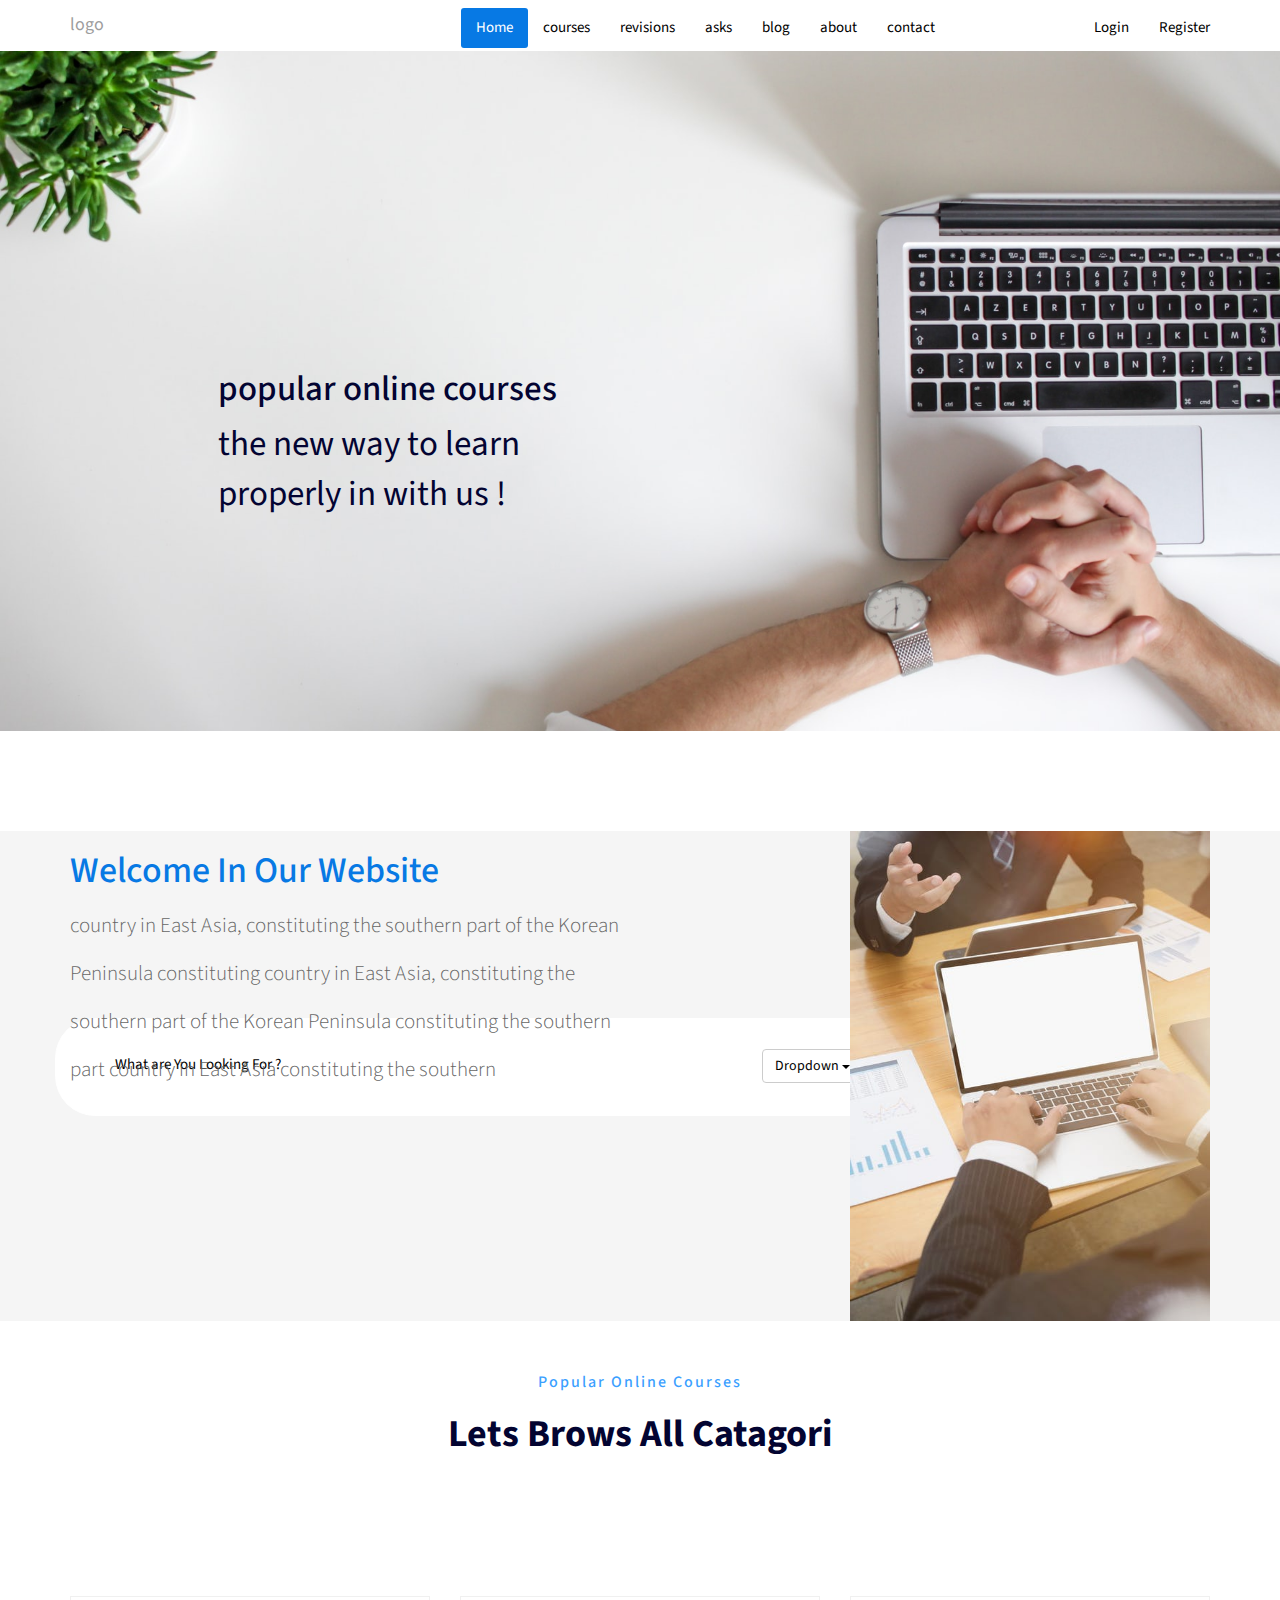
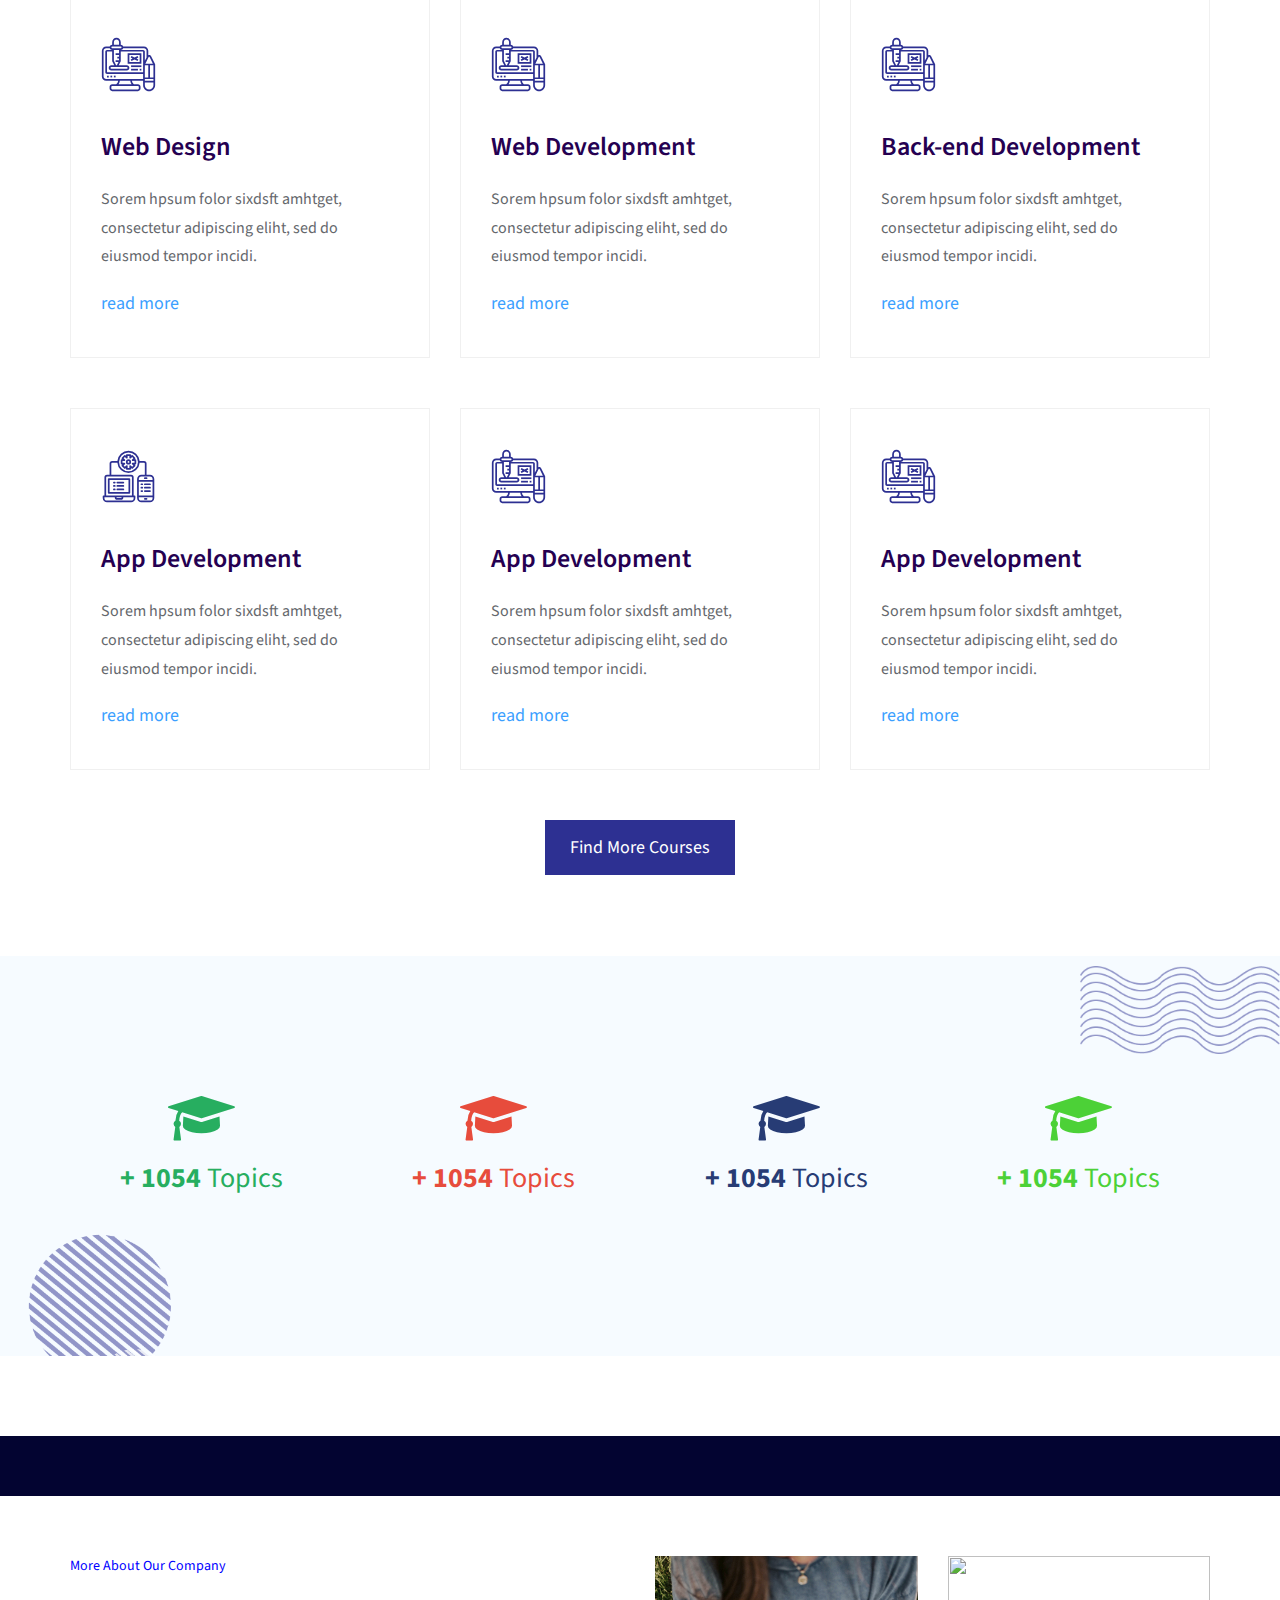
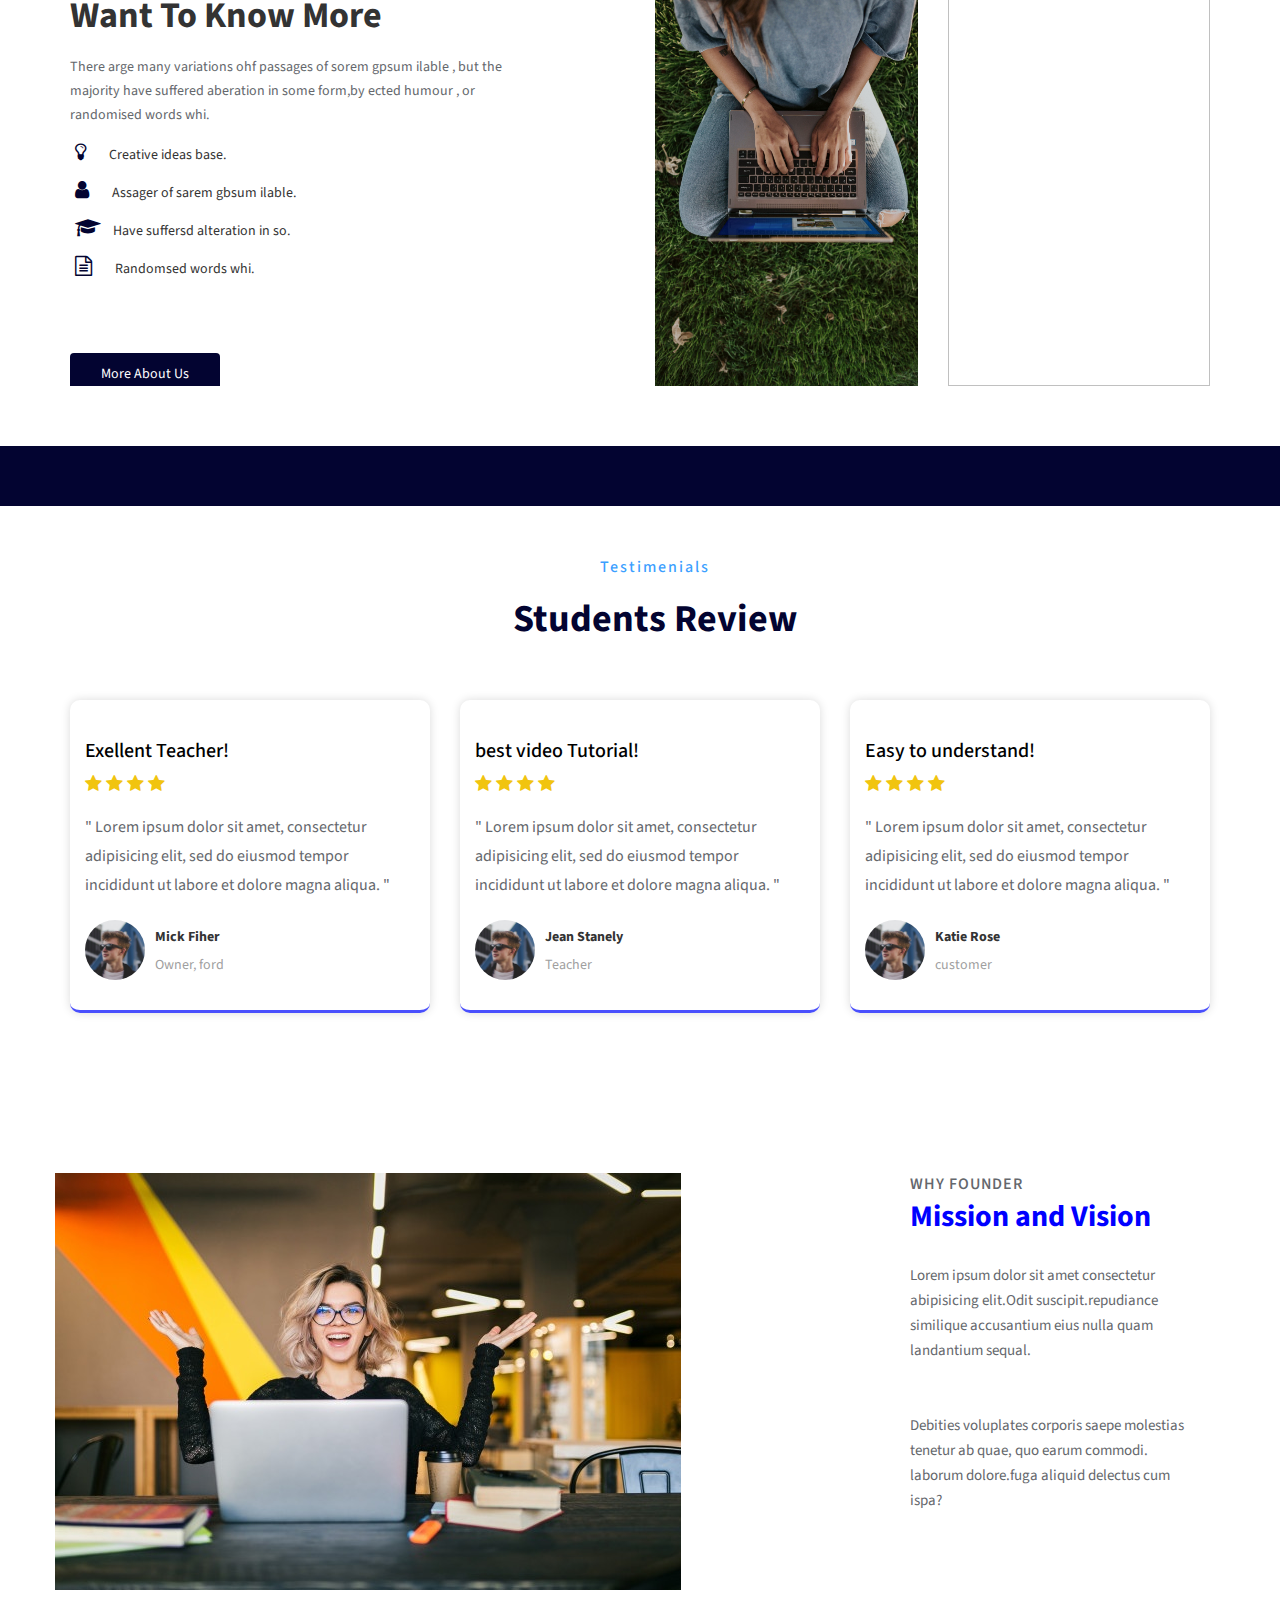
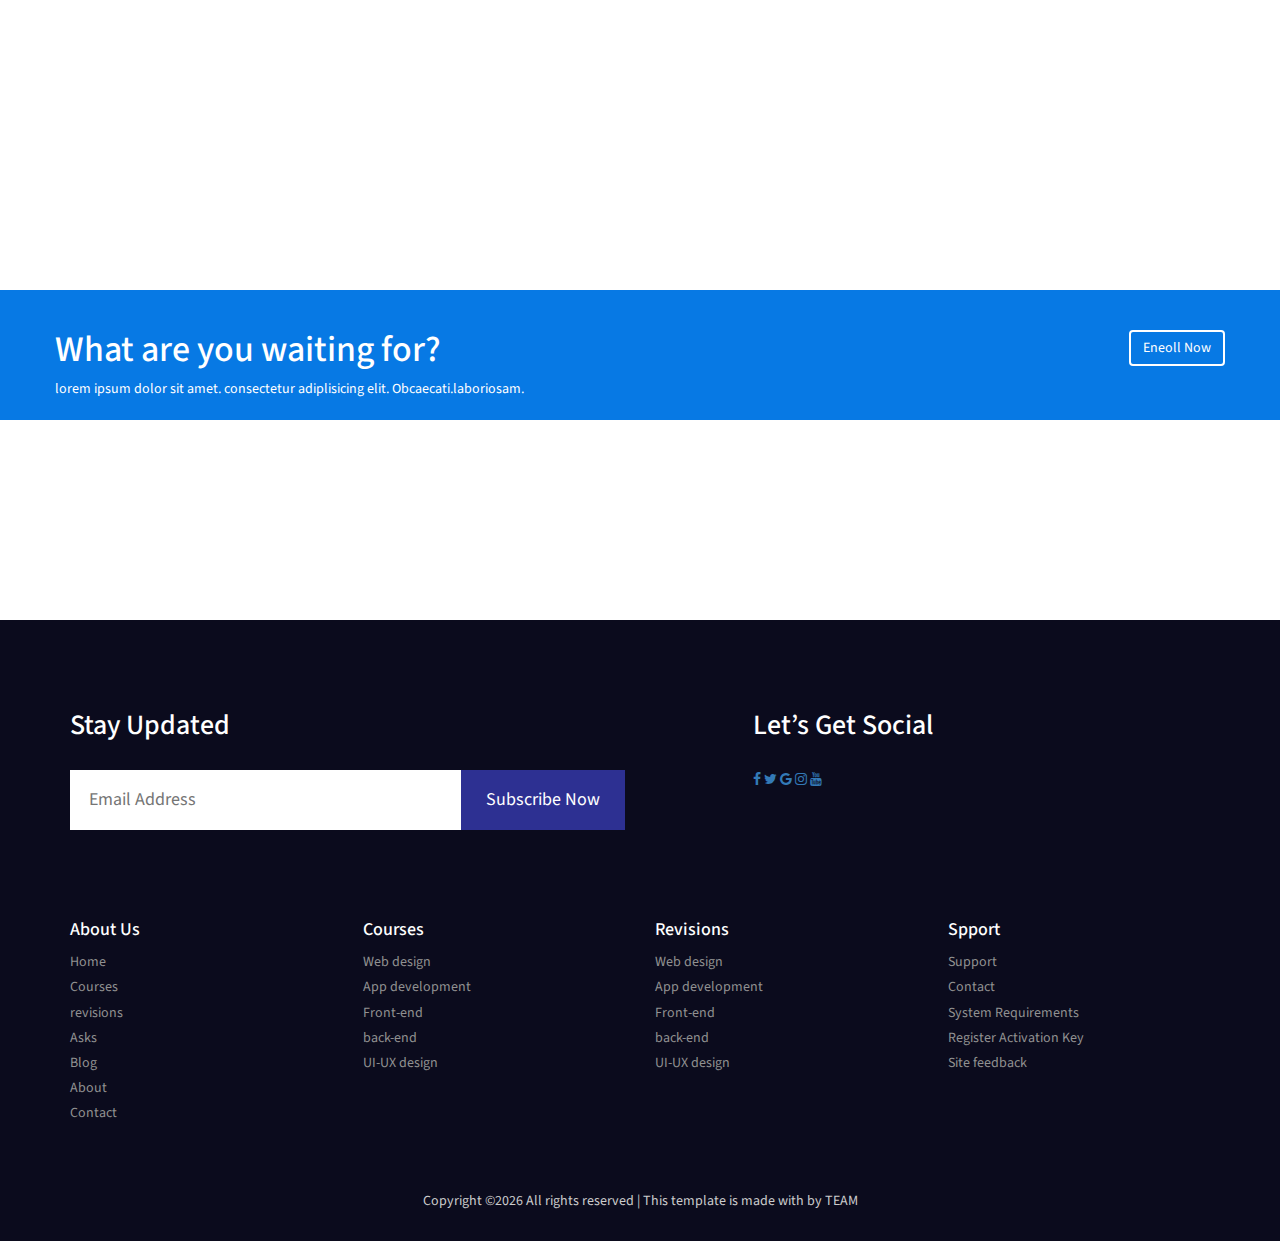
==== commit 60018abe: "add" ====
--- a/index.html
+++ b/index.html
@@ -1,867 +1,707 @@
 <!DOCTYPE html>
-<html>
-
-<head>
-  <meta charset="utf-8">
-  <meta http-equiv="X-UA-Compatible" content="IE=edge">
-  <title>ACDMAIC</title>
-
-  <!-- Tell the browser to be responsive to screen width -->
-  <meta content="width=device-width, initial-scale=1, maximum-scale=1, user-scalable=no" name="viewport">
-
-
-  <!-- Bootstrap 3.3.7 -->
-  <link rel="stylesheet" href="css/bootstrap.min.css">
-
-  <!-- Font Awesome -->
-  <link rel="stylesheet" href="css/font-awesome.min.css">
-
-  <!-- Ionicons -->
-  <link rel="stylesheet" href="css/ionicons.min.css">
-
-  <!-- STYLE -->
-  <link rel="stylesheet" href="css/style.css">
-
-  <!-- Google Font -->
-  <link rel="stylesheet"
-    href="https://fonts.googleapis.com/css?family=Source+Sans+Pro:300,400,600,700,300italic,400italic,600italic">
-</head>
-
-<body class="hold-transition skin-blue sidebar-mini">
-
-  <div class="wrapper">
-
-    <header class="main-header">
-      <!-- Logo -->
-      <a href="index.html" class="logo">
-        <!-- mini logo for sidebar mini 50x50 pixels -->
-        <span class="logo-mini">ACD<b>MA</b>IC</span>
-      </a>
-
-      <!-- Header Navbar: style can be found in header.less -->
-      <nav class="navbar navbar-static-top">
-        <!-- Sidebar toggle button-->
-        <a href="#" class="sidebar-toggle" data-toggle="push-menu" role="button">
-          <span class="sr-only">Toggle navigation</span>
-        </a>
-
-        <div class="navbar-custom-menu">
-          <ul class="nav navbar-nav">
-
-
-            <!-- Control Sidebar Toggle Button -->
-            <li>
-              <a href="#" data-toggle="control-sidebar">Home</a>
-            </li>
-
-            <li>
-              <a href="#" data-toggle="control-sidebar">Courses</a>
-            </li>
-
-            <li>
-              <a href="#" data-toggle="control-sidebar">ASks</a>
-            </li>
-
-            <li>
-              <a href="#" data-toggle="control-sidebar">Revisions</a>
-            </li>
-            <li>
-              <a href="#" data-toggle="control-sidebar">About US</a>
-            </li>
-
-            <li>
-              <a href="#" data-toggle="control-sidebar">Contact US</a>
-            </li>
-
-            <!-- Languages: style can be found in dropdown.less-->
-            <li class="dropdown messages-menu">
-
-              <a href="#" class="dropdown-toggle" data-toggle="dropdown">
-                <i class="fa fa-language"></i>
-                <span class="label label-warning"></span>
-              </a>
-
-              <ul class="dropdown-menu">
-
-                <li>
-                  <a rel="alternate" href="#">
-
-                  </a>
-                </li>
-
-
-              </ul>
-            </li>
-
-            <!-- Notifications: style can be found in dropdown.less -->
-
-            <li class="dropdown notifications-menu">
-              <a href="#" class="dropdown-toggle" data-toggle="dropdown">
-                <i class="fa fa-bell-o"></i>
-
-              </a>
-
-              <ul class="dropdown-menu">
-
-              </ul>
-
-            </li>
-
-
-          </ul>
-        </div>
-      </nav>
-
-      <!--Start nav-bar-->
-      <nav class="navbar navbar-inverse navbar-fixed-top">
+<html >
+ <head>
+      <meta charset="utf-8">
+      <meta http-equiv="X-UA-Compatible" content="IE=edge">
+      <title>ACDMAIC</title>
+
+      <!-- Tell the browser to be responsive to screen width -->
+      <meta content="width=device-width, initial-scale=1, maximum-scale=1, user-scalable=no" name="viewport">
+
+
+      <!-- Bootstrap 3.3.7 -->
+      <link rel="stylesheet" href="css/bootstrap.min.css">
+
+      <!-- Font Awesome -->
+      <link rel="stylesheet" href="css/font-awesome.min.css">
+
+      <!-- Ionicons -->
+      <link rel="stylesheet" href="css/ionicons.min.css">
+
+      <!-- STYLE -->
+     <link rel="stylesheet"  href="css/style.css">
+
+      <!-- Google Font -->
+      <link rel="stylesheet" href="https://fonts.googleapis.com/css?family=Source+Sans+Pro:300,400,600,700,300italic,400italic,600italic">
+ </head>
+
+ <body class="hold-transition skin-blue sidebar-mini">
+
+    <div class="wrapper">
+
+      <header class="main-header">
+          <!--Start nav-bar-->
+    <nav class="navbar navbar-inverse navbar-fixed-top">
         <!-- start container -->
         <div class="container">
-          <div class="navbar-header">
-            <button type="button" class="navbar-toggle collapsed" data-toggle="collapse"
-              data-target="#bs-example-navbar-collapse-1" aria-expanded="false">
-              <span class="sr-only">Toggle navigation</span>
-              <span class="icon-bar"></span>
-              <span class="icon-bar"></span>
-              <span class="icon-bar"></span>
-            </button>
-            <a class="navbar-brand" href="#">logo</a>
-            <!--LOGO-->
-          </div>
-
-          <!--for phone meanu-->
-          <div class="collapse navbar-collapse" id="bs-example-navbar-collapse-1">
-            <div class="links-contanier">
-              <ul class="nav navbar-nav ">
-                <!--Links active and what you want to add-->
-                <li class="active"><a href="#">Home <span class="sr-only">(current)</span></a></li>
-                <li><a href="#">courses</a></li>
-                <li><a href="#">revisions</a></li>
-                <li><a href="#">asks</a></li>
-                <li><a href="#">blog</a></li>
-                <li><a href="#">about</a></li>
-                <li><a href="#">contact</a></li>
-              </ul>
-            </div>
-            <ul class="nav navbar-nav navbar-right loginandregister">
-              <li><a href="#">Login</a></li>
-              <li><a href="#">Register</a></li>
-            </ul>
-          </div>
+            <div class="navbar-header">
+                <button type="button" class="navbar-toggle collapsed" data-toggle="collapse"
+                    data-target="#bs-example-navbar-collapse-1" aria-expanded="false">
+                    <span class="sr-only">Toggle navigation</span>
+                    <span class="icon-bar"></span>
+                    <span class="icon-bar"></span>
+                    <span class="icon-bar"></span>
+                </button>
+                <a class="navbar-brand" href="#">logo</a>
+                <!--LOGO-->
+            </div>
+
+            <!--for phone meanu-->
+            <div class="collapse navbar-collapse" id="bs-example-navbar-collapse-1">
+                <div class="links-contanier">
+                    <ul class="nav navbar-nav ">
+                        <!--Links active and what you want to add-->
+                        <li class="active"><a href="#">Home <span class="sr-only">(current)</span></a></li>
+                        <li><a href="#">courses</a></li>
+                        <li><a href="#">revisions</a></li>
+                        <li><a href="#">asks</a></li>
+                        <li><a href="#">blog</a></li>
+                        <li><a href="#">about</a></li>
+                        <li><a href="#">contact</a></li>
+                    </ul>
+                </div>
+                <ul class="nav navbar-nav navbar-right loginandregister">
+                    <li><a href="#">Login</a></li>
+                    <li><a href="#">Register</a></li>
+                </ul>
+            </div>
 
         </div>
-      </nav>
-      <!--End nav bar-->
-      <!--Start paragraph in heading img-->
-      <div class="heading">
+    </nav>
+    <!--End nav bar-->
+    
+      </header>
+
+
+    <!--Start paragraph in heading img-->
+    <div class="heading">
         <div class=" container">
-          <div class="word">
-            <h6>popular online courses</h6>
-            <p class="laed">the new way to learn properly in with us !</p>
+            <div class="word">
+                <h6>popular online courses</h6>
+                <p class="laed">the new way to learn properly in with us !</p>
+            </div>
+        </div>
+
+       
+    <!--End paragraph in heading img-->
+
+         <!--Start Search bar-->
+        <div class="container">
+            <div class="row">
+
+                <div class="search-dropdown text-center">
+
+                    <div class="col-lg-6 col-xs-8">
+                        <div class="search">
+                            <input type="search" name="" placeholder="What are You Looking For ?">
+                        </div>
+                    </div>
+
+                    <div class="col-lg-4 col-xs-2">
+                        <div class="dropdown">
+                            <button class="btn btn-default dropdown-toggle" type="button" id="dropdownMenu1"
+                                data-toggle="dropdown" aria-haspopup="true" aria-expanded="true">
+                                Dropdown
+                                <span class="caret"></span>
+                            </button>
+                            <ul class="dropdown-menu" aria-labelledby="dropdownMenu1">
+                                <li><a href="#">Action</a></li>
+                                <li><a href="#">Another action</a></li>
+                                <li role="separator" class="divider"></li>
+                                <li><a href="#">Separated link</a></li>
+                            </ul>
+                        </div>
+                    </div>
+
+                    <div class="col-xs-2">
+                        <div class="search-btn">
+                            <button type="button" class="btn btn-primary">search</button>
+                        </div>
+                    </div>
+
+                </div>
+            </div>
+        </div>
+    </div>
+        
+    <!--Start welcome Page-->
+
+    <div class="welcome text-center">
+        <div class="container">
+            <div class="row">
+
+                <div class="col-lg-6">
+                    <div class="welcome-text text-left">
+                        <h1>Welcome In Our Website</h1>
+                        <p class="lead">
+                            country in East Asia, constituting the southern part of the Korean Peninsula constituting
+                            country in East Asia, constituting the southern part of the Korean Peninsula
+                            constituting the southern part country in East Asia constituting the southern </p>
+                    </div>
+                </div>
+
+<div class="col-lg-2"></div>
+                <div class="col-lg-4 ">
+                    <div class="welcome-img">
+                        <img src="images/welcome.jpeg">
+                    </div>
+                </div>
+
+            </div>
+        </div>
+    </div>
+
+    <!--End welcome Page-->
+
+        
+
+    <!--the main heading-->
+
+        <div class="main_heding">
+          <div class="container">
+            <p class="heading_label">Popular Online Courses</p>
+            <h2 class="heading_title">Lets Brows All Catagori</h2>
           </div>
         </div>
 
-        <!--Start Search bar-->
-        <div class="container">
-          <div class="row">
-
-            <div class="search-dropdown text-center">
-
-              <div class="col-lg-6 col-xs-8">
-                <div class="search">
-                  <input type="search" name="" placeholder="What are You Looking For ?">
-                </div>
-              </div>
-
-              <div class="col-lg-4 col-xs-2">
-                <div class="dropdown">
-                  <button class="btn btn-default dropdown-toggle" type="button" id="dropdownMenu1"
-                    data-toggle="dropdown" aria-haspopup="true" aria-expanded="true">
-                    Dropdown
-                    <span class="caret"></span>
-                  </button>
-                  <ul class="dropdown-menu" aria-labelledby="dropdownMenu1">
-                    <li><a href="#">Action</a></li>
-                    <li><a href="#">Another action</a></li>
-                    <li role="separator" class="divider"></li>
-                    <li><a href="#">Separated link</a></li>
-                  </ul>
-                </div>
-              </div>
-
-              <div class="col-lg-2 col-xs-2">
-                <div class="search-btn">
-                  <button type="button" class="btn btn-primary">search</button>
-                </div>
-              </div>
-
+        <!--the main heading-->
+
+
+        <!-- starting the courses section  -->
+        <section class="courses">
+          <div class="container">
+            <div class="row">
+              <div class="col-sm-6 col-md-4">
+                <div class="course_box">
+                  <div class="icon">
+                    <svg id="Layer_5" enable-background="new 0 0 64 64" height="" viewBox="0 0 64 64" width="55">
+                      <g>
+                        <path d="m7 45h2v2h-2z"/><path d="m11 45h2v2h-2z"/><path d="m15 45h2v2h-2z"/><path d="m58.342 22.447c-.447-.892-1.344-1.447-2.342-1.447-.355 0-.686.092-1 .222v-5.222c0-2.757-2.243-5-5-5h-24.184c-.414-1.161-1.514-2-2.816-2v-3c0-2.757-2.243-5-5-5s-5 2.243-5 5v3c-1.302 0-2.402.839-2.816 2h-4.184c-2.757 0-5 2.243-5 5v30c0 2.757 2.243 5 5 5h13.962c-.168 1.595-.997 3.041-2.296 4h-4.666c-1.654 0-3 1.346-3 3v2c0 1.654 1.346 3 3 3h30c1.654 0 3-1.346 3-3v-2c0-1.654-1.346-3-3-3h-4.666c-1.299-.959-2.128-2.405-2.296-4h12.962v5c0 3.86 3.141 7 7 7s7-3.14 7-7v-24.236zm-1.789.895 3.829 7.658h-8.764l3.829-7.658c.211-.423.895-.422 1.106 0zm-35.553-4.342h-4v2h4v2h-2v2h2v2h-4v2h3.382l-1.829 3.658c-.211.423-.895.422-1.105 0l-2.448-4.894v-12.764h6zm9 16c.552 0 1 .449 1 1s-.448 1-1 1h-18c-.552 0-1-.449-1-1s.448-1 1-1zm-14.618-2h-3.382c-1.654 0-3 1.346-3 3s1.346 3 3 3h18c1.654 0 3-1.346 3-3s-1.346-3-3-3h-9.382l2.382-4.764v-11.236h26v14.764.236 9h-42v-24h6v11.236zm35.618 14v-14h4v14zm0 2h10v2h-10zm6-2v-14h4v14zm-4-31v7.763l-2 4v-10.763c0-1.103-.897-2-2-2h-26c1.302 0 2.402-.839 2.816-2h24.184c1.654 0 3 1.346 3 3zm-38-10c0-1.654 1.346-3 3-3s3 1.346 3 3v3h-6zm-2 5h10c.552 0 1 .449 1 1s-.448 1-1 1h-10c-.552 0-1-.449-1-1s.448-1 1-1zm31 47v2c0 .551-.448 1-1 1h-30c-.552 0-1-.449-1-1v-2c0-.551.448-1 1-1h30c.552 0 1 .449 1 1zm-8.47-3h-15.06c.858-1.155 1.378-2.536 1.492-4h12.075c.115 1.464.635 2.845 1.493 4zm-29.53-6c-1.654 0-3-1.346-3-3v-30c0-1.654 1.346-3 3-3h4.184c.414 1.161 1.514 2 2.816 2h-6c-1.103 0-2 .897-2 2v24c0 1.103.897 2 2 2h42v6zm50 12c-2.757 0-5-2.243-5-5v-3h10v3c0 2.757-2.243 5-5 5z"/><path d="m47 19h-16v12h16zm-2 10h-12v-8h12z"/><path d="m35.447 27.895 3.553-1.777 3.553 1.777.894-1.79-2.211-1.105 2.211-1.105-.894-1.79-3.553 1.777-3.553-1.777-.894 1.79 2.211 1.105-2.211 1.105z"/><path d="m35 33h12v2h-12z"/><path d="m45 37h2v2h-2z"/><path d="m35 37h8v2h-8z"/>
+                      </g>
+                    </svg>
+                  </div>
+                  <div class="course_title">
+                    <a href="#">Web Design</a>
+                  </div>
+                  <div class="course_description">
+                    Sorem hpsum folor sixdsft amhtget, consectetur adipiscing eliht, sed do eiusmod tempor incidi.
+                  </div>
+                  <a class="read_more" href="#">read more</a>
+                </div>
+              </div>
+              <div class="col-sm-6 col-md-4">
+                <div class="course_box">
+                  <div class="icon">
+                    <svg id="Layer_5" enable-background="new 0 0 64 64" height="" viewBox="0 0 64 64" width="55">
+                      <g>
+                        <path d="m7 45h2v2h-2z"/><path d="m11 45h2v2h-2z"/><path d="m15 45h2v2h-2z"/><path d="m58.342 22.447c-.447-.892-1.344-1.447-2.342-1.447-.355 0-.686.092-1 .222v-5.222c0-2.757-2.243-5-5-5h-24.184c-.414-1.161-1.514-2-2.816-2v-3c0-2.757-2.243-5-5-5s-5 2.243-5 5v3c-1.302 0-2.402.839-2.816 2h-4.184c-2.757 0-5 2.243-5 5v30c0 2.757 2.243 5 5 5h13.962c-.168 1.595-.997 3.041-2.296 4h-4.666c-1.654 0-3 1.346-3 3v2c0 1.654 1.346 3 3 3h30c1.654 0 3-1.346 3-3v-2c0-1.654-1.346-3-3-3h-4.666c-1.299-.959-2.128-2.405-2.296-4h12.962v5c0 3.86 3.141 7 7 7s7-3.14 7-7v-24.236zm-1.789.895 3.829 7.658h-8.764l3.829-7.658c.211-.423.895-.422 1.106 0zm-35.553-4.342h-4v2h4v2h-2v2h2v2h-4v2h3.382l-1.829 3.658c-.211.423-.895.422-1.105 0l-2.448-4.894v-12.764h6zm9 16c.552 0 1 .449 1 1s-.448 1-1 1h-18c-.552 0-1-.449-1-1s.448-1 1-1zm-14.618-2h-3.382c-1.654 0-3 1.346-3 3s1.346 3 3 3h18c1.654 0 3-1.346 3-3s-1.346-3-3-3h-9.382l2.382-4.764v-11.236h26v14.764.236 9h-42v-24h6v11.236zm35.618 14v-14h4v14zm0 2h10v2h-10zm6-2v-14h4v14zm-4-31v7.763l-2 4v-10.763c0-1.103-.897-2-2-2h-26c1.302 0 2.402-.839 2.816-2h24.184c1.654 0 3 1.346 3 3zm-38-10c0-1.654 1.346-3 3-3s3 1.346 3 3v3h-6zm-2 5h10c.552 0 1 .449 1 1s-.448 1-1 1h-10c-.552 0-1-.449-1-1s.448-1 1-1zm31 47v2c0 .551-.448 1-1 1h-30c-.552 0-1-.449-1-1v-2c0-.551.448-1 1-1h30c.552 0 1 .449 1 1zm-8.47-3h-15.06c.858-1.155 1.378-2.536 1.492-4h12.075c.115 1.464.635 2.845 1.493 4zm-29.53-6c-1.654 0-3-1.346-3-3v-30c0-1.654 1.346-3 3-3h4.184c.414 1.161 1.514 2 2.816 2h-6c-1.103 0-2 .897-2 2v24c0 1.103.897 2 2 2h42v6zm50 12c-2.757 0-5-2.243-5-5v-3h10v3c0 2.757-2.243 5-5 5z"/><path d="m47 19h-16v12h16zm-2 10h-12v-8h12z"/><path d="m35.447 27.895 3.553-1.777 3.553 1.777.894-1.79-2.211-1.105 2.211-1.105-.894-1.79-3.553 1.777-3.553-1.777-.894 1.79 2.211 1.105-2.211 1.105z"/><path d="m35 33h12v2h-12z"/><path d="m45 37h2v2h-2z"/><path d="m35 37h8v2h-8z"/>
+                      </g>
+                    </svg>
+                  </div>
+                  <div class="course_title">
+                    <a href="#">Web Development</a>
+                  </div>
+                  <div class="course_description">
+                    Sorem hpsum folor sixdsft amhtget, consectetur adipiscing eliht, sed do eiusmod tempor incidi.
+                  </div>
+                  <a class="read_more" href="#">read more</a>
+                </div>
+              </div>
+              <div class="col-sm-6 col-md-4">
+                <div class="course_box">
+                  <div class="icon">
+                    <svg id="Layer_5" enable-background="new 0 0 64 64" height="" viewBox="0 0 64 64" width="55">
+                      <g>
+                        <path d="m7 45h2v2h-2z"/><path d="m11 45h2v2h-2z"/><path d="m15 45h2v2h-2z"/><path d="m58.342 22.447c-.447-.892-1.344-1.447-2.342-1.447-.355 0-.686.092-1 .222v-5.222c0-2.757-2.243-5-5-5h-24.184c-.414-1.161-1.514-2-2.816-2v-3c0-2.757-2.243-5-5-5s-5 2.243-5 5v3c-1.302 0-2.402.839-2.816 2h-4.184c-2.757 0-5 2.243-5 5v30c0 2.757 2.243 5 5 5h13.962c-.168 1.595-.997 3.041-2.296 4h-4.666c-1.654 0-3 1.346-3 3v2c0 1.654 1.346 3 3 3h30c1.654 0 3-1.346 3-3v-2c0-1.654-1.346-3-3-3h-4.666c-1.299-.959-2.128-2.405-2.296-4h12.962v5c0 3.86 3.141 7 7 7s7-3.14 7-7v-24.236zm-1.789.895 3.829 7.658h-8.764l3.829-7.658c.211-.423.895-.422 1.106 0zm-35.553-4.342h-4v2h4v2h-2v2h2v2h-4v2h3.382l-1.829 3.658c-.211.423-.895.422-1.105 0l-2.448-4.894v-12.764h6zm9 16c.552 0 1 .449 1 1s-.448 1-1 1h-18c-.552 0-1-.449-1-1s.448-1 1-1zm-14.618-2h-3.382c-1.654 0-3 1.346-3 3s1.346 3 3 3h18c1.654 0 3-1.346 3-3s-1.346-3-3-3h-9.382l2.382-4.764v-11.236h26v14.764.236 9h-42v-24h6v11.236zm35.618 14v-14h4v14zm0 2h10v2h-10zm6-2v-14h4v14zm-4-31v7.763l-2 4v-10.763c0-1.103-.897-2-2-2h-26c1.302 0 2.402-.839 2.816-2h24.184c1.654 0 3 1.346 3 3zm-38-10c0-1.654 1.346-3 3-3s3 1.346 3 3v3h-6zm-2 5h10c.552 0 1 .449 1 1s-.448 1-1 1h-10c-.552 0-1-.449-1-1s.448-1 1-1zm31 47v2c0 .551-.448 1-1 1h-30c-.552 0-1-.449-1-1v-2c0-.551.448-1 1-1h30c.552 0 1 .449 1 1zm-8.47-3h-15.06c.858-1.155 1.378-2.536 1.492-4h12.075c.115 1.464.635 2.845 1.493 4zm-29.53-6c-1.654 0-3-1.346-3-3v-30c0-1.654 1.346-3 3-3h4.184c.414 1.161 1.514 2 2.816 2h-6c-1.103 0-2 .897-2 2v24c0 1.103.897 2 2 2h42v6zm50 12c-2.757 0-5-2.243-5-5v-3h10v3c0 2.757-2.243 5-5 5z"/><path d="m47 19h-16v12h16zm-2 10h-12v-8h12z"/><path d="m35.447 27.895 3.553-1.777 3.553 1.777.894-1.79-2.211-1.105 2.211-1.105-.894-1.79-3.553 1.777-3.553-1.777-.894 1.79 2.211 1.105-2.211 1.105z"/><path d="m35 33h12v2h-12z"/><path d="m45 37h2v2h-2z"/><path d="m35 37h8v2h-8z"/>
+                      </g>
+                    </svg>
+                  </div>
+                  <div class="course_title">
+                    <a href="#">Back-end Development</a>
+                  </div>
+                  <div class="course_description">
+                    Sorem hpsum folor sixdsft amhtget, consectetur adipiscing eliht, sed do eiusmod tempor incidi.
+                  </div>
+                  <a class="read_more" href="#">read more</a>
+                </div>
+              </div>
+              <div class="col-sm-6 col-md-4">
+                <div class="course_box">
+                  <div class="icon">
+                    <svg xmlns="http://www.w3.org/2000/svg" viewBox="0 0 64 64" width="55" height="">
+                      <g id="App_development" data-name="App development"><path d="M57,30H53V17a3,3,0,0,0-3-3H44.949a12.987,12.987,0,0,0-25.9.01c-.017,0-.032-.01-.05-.01H13a3,3,0,0,0-3,3V30H7a3,3,0,0,0-3,3V54H3a1,1,0,0,0-1,1v2a5.006,5.006,0,0,0,5,5H35a5.006,5.006,0,0,0,5-5V55a1,1,0,0,0-1-1H38V33a3,3,0,0,0-3-3H12V17a1,1,0,0,1,1-1h6c.018,0,.033-.009.05-.01a12.987,12.987,0,0,0,25.9.01H50a1,1,0,0,1,1,1V30H47a5.006,5.006,0,0,0-5,5V57a5.006,5.006,0,0,0,5,5H57a5.006,5.006,0,0,0,5-5V35A5.006,5.006,0,0,0,57,30ZM38,57a3,3,0,0,1-3,3H7a3,3,0,0,1-3-3V56H16a3,3,0,0,0,3,3h4a3,3,0,0,0,3-3H38ZM18,56h6a1,1,0,0,1-1,1H19A1,1,0,0,1,18,56ZM35,32a1,1,0,0,1,1,1V54H6V33a1,1,0,0,1,1-1Zm-3-6A11,11,0,1,1,43,15,11.013,11.013,0,0,1,32,26ZM44,38H60V54H44Zm3-6H57a3,3,0,0,1,3,3v1H44V35A3,3,0,0,1,47,32ZM57,60H47a3,3,0,0,1-3-3V56H60v1A3,3,0,0,1,57,60Z"/><path d="M53,57H51a1,1,0,0,0,0,2h2a1,1,0,0,0,0-2Z"/><path d="M9,52H33a1,1,0,0,0,1-1V35a1,1,0,0,0-1-1H9a1,1,0,0,0-1,1V51A1,1,0,0,0,9,52Zm1-16H32V50H10Z"/><path d="M51,35h2a1,1,0,0,0,0-2H51a1,1,0,0,0,0,2Z"/><path d="M35.533,7.223,35,7.756V7a1,1,0,0,0-1-1H30a1,1,0,0,0-1,1v.756l-.533-.533a1,1,0,0,0-1.414,0l-2.83,2.83a1,1,0,0,0,0,1.414l.533.533H24a1,1,0,0,0-1,1v4a1,1,0,0,0,1,1h.756l-.533.533a1,1,0,0,0,0,1.414l2.83,2.83a1,1,0,0,0,1.414,0L29,22.244V23a1,1,0,0,0,1,1h4a1,1,0,0,0,1-1v-.756l.533.533a1,1,0,0,0,1.414,0l2.83-2.83a1,1,0,0,0,0-1.414L39.244,18H40a1,1,0,0,0,1-1V13a1,1,0,0,0-1-1h-.756l.533-.533a1,1,0,0,0,0-1.414l-2.83-2.83A1,1,0,0,0,35.533,7.223Zm.373,6.16A1,1,0,0,0,36.83,14H39v2H36.83a1,1,0,0,0-.707,1.707l1.533,1.533L36.24,20.656l-1.533-1.533A1,1,0,0,0,33,19.83V22H31V19.83a1,1,0,0,0-1.707-.707L27.76,20.656,26.344,19.24l1.533-1.533A1,1,0,0,0,27.17,16H25V14h2.17a1,1,0,0,0,.707-1.707L26.344,10.76,27.76,9.344l1.533,1.533A1,1,0,0,0,31,10.17V8h2v2.17a1,1,0,0,0,1.707.707L36.24,9.344l1.416,1.416-1.533,1.533A1,1,0,0,0,35.906,13.383Z"/><path d="M32,12a3,3,0,1,0,3,3A3,3,0,0,0,32,12Zm0,4a1,1,0,1,1,1-1A1,1,0,0,1,32,16Z"/><path d="M48,40H47a1,1,0,0,0,0,2h1a1,1,0,0,0,0-2Z"/><path d="M51,42h6a1,1,0,0,0,0-2H51a1,1,0,0,0,0,2Z"/><path d="M48,44H47a1,1,0,0,0,0,2h1a1,1,0,0,0,0-2Z"/><path d="M57,44H51a1,1,0,0,0,0,2h6a1,1,0,0,0,0-2Z"/><path d="M48,48H47a1,1,0,0,0,0,2h1a1,1,0,0,0,0-2Z"/><path d="M57,48H51a1,1,0,0,0,0,2h6a1,1,0,0,0,0-2Z"/><path d="M16,38H15a1,1,0,0,0,0,2h1a1,1,0,0,0,0-2Z"/><path d="M26,38H19a1,1,0,0,0,0,2h7a1,1,0,0,0,0-2Z"/><path d="M16,42H15a1,1,0,0,0,0,2h1a1,1,0,0,0,0-2Z"/><path d="M26,42H19a1,1,0,0,0,0,2h7a1,1,0,0,0,0-2Z"/><path d="M16,46H15a1,1,0,0,0,0,2h1a1,1,0,0,0,0-2Z"/><path d="M26,46H19a1,1,0,0,0,0,2h7a1,1,0,0,0,0-2Z"/>
+                      </g>
+                    </svg>
+                  </div>
+                  <div class="course_title">
+                    <a href="#">App Development</a>
+                  </div>
+                  <div class="course_description">
+                    Sorem hpsum folor sixdsft amhtget, consectetur adipiscing eliht, sed do eiusmod tempor incidi.
+                  </div>
+                  <a class="read_more" href="#">read more</a>
+                </div>
+              </div>
+              <div class="col-sm-6 col-md-4">
+                <div class="course_box">
+                  <div class="icon">
+                    <svg id="Layer_5" enable-background="new 0 0 64 64" height="" viewBox="0 0 64 64" width="55">
+                      <g>
+                        <path d="m7 45h2v2h-2z"/><path d="m11 45h2v2h-2z"/><path d="m15 45h2v2h-2z"/><path d="m58.342 22.447c-.447-.892-1.344-1.447-2.342-1.447-.355 0-.686.092-1 .222v-5.222c0-2.757-2.243-5-5-5h-24.184c-.414-1.161-1.514-2-2.816-2v-3c0-2.757-2.243-5-5-5s-5 2.243-5 5v3c-1.302 0-2.402.839-2.816 2h-4.184c-2.757 0-5 2.243-5 5v30c0 2.757 2.243 5 5 5h13.962c-.168 1.595-.997 3.041-2.296 4h-4.666c-1.654 0-3 1.346-3 3v2c0 1.654 1.346 3 3 3h30c1.654 0 3-1.346 3-3v-2c0-1.654-1.346-3-3-3h-4.666c-1.299-.959-2.128-2.405-2.296-4h12.962v5c0 3.86 3.141 7 7 7s7-3.14 7-7v-24.236zm-1.789.895 3.829 7.658h-8.764l3.829-7.658c.211-.423.895-.422 1.106 0zm-35.553-4.342h-4v2h4v2h-2v2h2v2h-4v2h3.382l-1.829 3.658c-.211.423-.895.422-1.105 0l-2.448-4.894v-12.764h6zm9 16c.552 0 1 .449 1 1s-.448 1-1 1h-18c-.552 0-1-.449-1-1s.448-1 1-1zm-14.618-2h-3.382c-1.654 0-3 1.346-3 3s1.346 3 3 3h18c1.654 0 3-1.346 3-3s-1.346-3-3-3h-9.382l2.382-4.764v-11.236h26v14.764.236 9h-42v-24h6v11.236zm35.618 14v-14h4v14zm0 2h10v2h-10zm6-2v-14h4v14zm-4-31v7.763l-2 4v-10.763c0-1.103-.897-2-2-2h-26c1.302 0 2.402-.839 2.816-2h24.184c1.654 0 3 1.346 3 3zm-38-10c0-1.654 1.346-3 3-3s3 1.346 3 3v3h-6zm-2 5h10c.552 0 1 .449 1 1s-.448 1-1 1h-10c-.552 0-1-.449-1-1s.448-1 1-1zm31 47v2c0 .551-.448 1-1 1h-30c-.552 0-1-.449-1-1v-2c0-.551.448-1 1-1h30c.552 0 1 .449 1 1zm-8.47-3h-15.06c.858-1.155 1.378-2.536 1.492-4h12.075c.115 1.464.635 2.845 1.493 4zm-29.53-6c-1.654 0-3-1.346-3-3v-30c0-1.654 1.346-3 3-3h4.184c.414 1.161 1.514 2 2.816 2h-6c-1.103 0-2 .897-2 2v24c0 1.103.897 2 2 2h42v6zm50 12c-2.757 0-5-2.243-5-5v-3h10v3c0 2.757-2.243 5-5 5z"/><path d="m47 19h-16v12h16zm-2 10h-12v-8h12z"/><path d="m35.447 27.895 3.553-1.777 3.553 1.777.894-1.79-2.211-1.105 2.211-1.105-.894-1.79-3.553 1.777-3.553-1.777-.894 1.79 2.211 1.105-2.211 1.105z"/><path d="m35 33h12v2h-12z"/><path d="m45 37h2v2h-2z"/><path d="m35 37h8v2h-8z"/>
+                      </g>
+                    </svg>
+                  </div>
+                  <div class="course_title">
+                    <a href="#">App Development</a>
+                  </div>
+                  <div class="course_description">
+                    Sorem hpsum folor sixdsft amhtget, consectetur adipiscing eliht, sed do eiusmod tempor incidi.
+                  </div>
+                  <a class="read_more" href="#">read more</a>
+                </div>
+              </div>
+              <div class="col-sm-6 col-md-4">
+                <div class="course_box">
+                  <div class="icon">
+                    <svg id="Layer_5" enable-background="new 0 0 64 64" height="" viewBox="0 0 64 64" width="55">
+                      <g>
+                        <path d="m7 45h2v2h-2z"/><path d="m11 45h2v2h-2z"/><path d="m15 45h2v2h-2z"/><path d="m58.342 22.447c-.447-.892-1.344-1.447-2.342-1.447-.355 0-.686.092-1 .222v-5.222c0-2.757-2.243-5-5-5h-24.184c-.414-1.161-1.514-2-2.816-2v-3c0-2.757-2.243-5-5-5s-5 2.243-5 5v3c-1.302 0-2.402.839-2.816 2h-4.184c-2.757 0-5 2.243-5 5v30c0 2.757 2.243 5 5 5h13.962c-.168 1.595-.997 3.041-2.296 4h-4.666c-1.654 0-3 1.346-3 3v2c0 1.654 1.346 3 3 3h30c1.654 0 3-1.346 3-3v-2c0-1.654-1.346-3-3-3h-4.666c-1.299-.959-2.128-2.405-2.296-4h12.962v5c0 3.86 3.141 7 7 7s7-3.14 7-7v-24.236zm-1.789.895 3.829 7.658h-8.764l3.829-7.658c.211-.423.895-.422 1.106 0zm-35.553-4.342h-4v2h4v2h-2v2h2v2h-4v2h3.382l-1.829 3.658c-.211.423-.895.422-1.105 0l-2.448-4.894v-12.764h6zm9 16c.552 0 1 .449 1 1s-.448 1-1 1h-18c-.552 0-1-.449-1-1s.448-1 1-1zm-14.618-2h-3.382c-1.654 0-3 1.346-3 3s1.346 3 3 3h18c1.654 0 3-1.346 3-3s-1.346-3-3-3h-9.382l2.382-4.764v-11.236h26v14.764.236 9h-42v-24h6v11.236zm35.618 14v-14h4v14zm0 2h10v2h-10zm6-2v-14h4v14zm-4-31v7.763l-2 4v-10.763c0-1.103-.897-2-2-2h-26c1.302 0 2.402-.839 2.816-2h24.184c1.654 0 3 1.346 3 3zm-38-10c0-1.654 1.346-3 3-3s3 1.346 3 3v3h-6zm-2 5h10c.552 0 1 .449 1 1s-.448 1-1 1h-10c-.552 0-1-.449-1-1s.448-1 1-1zm31 47v2c0 .551-.448 1-1 1h-30c-.552 0-1-.449-1-1v-2c0-.551.448-1 1-1h30c.552 0 1 .449 1 1zm-8.47-3h-15.06c.858-1.155 1.378-2.536 1.492-4h12.075c.115 1.464.635 2.845 1.493 4zm-29.53-6c-1.654 0-3-1.346-3-3v-30c0-1.654 1.346-3 3-3h4.184c.414 1.161 1.514 2 2.816 2h-6c-1.103 0-2 .897-2 2v24c0 1.103.897 2 2 2h42v6zm50 12c-2.757 0-5-2.243-5-5v-3h10v3c0 2.757-2.243 5-5 5z"/><path d="m47 19h-16v12h16zm-2 10h-12v-8h12z"/><path d="m35.447 27.895 3.553-1.777 3.553 1.777.894-1.79-2.211-1.105 2.211-1.105-.894-1.79-3.553 1.777-3.553-1.777-.894 1.79 2.211 1.105-2.211 1.105z"/><path d="m35 33h12v2h-12z"/><path d="m45 37h2v2h-2z"/><path d="m35 37h8v2h-8z"/>
+                      </g>
+                    </svg>
+                  </div>
+                  <div class="course_title">
+                    <a href="#">App Development</a>
+                  </div>
+                  <div class="course_description">
+                    Sorem hpsum folor sixdsft amhtget, consectetur adipiscing eliht, sed do eiusmod tempor incidi.
+                  </div>
+                  <a class="read_more" href="#">read more</a>
+                </div>
+              </div>
+            </div>
+            <div class="more_courses_btn">
+              <a href="#"><span></span>Find More Courses</a>
             </div>
           </div>
-        </div>
-      </div>
-      <!--End paragraph in heading img-->
-
-      <!--Start welcome Page-->
-
-      <div class="welcome text-center">
-        <div class="container">
-          <div class="row">
-
-            <div class="col-lg-6">
-              <div class="welcome-text text-left">
-                <h1>Welcome In Our Website</h1>
-                <p class="lead">
-                  country in East Asia, constituting the southern part of the Korean Peninsula constituting
-                  country in East Asia, constituting the southern part of the Korean Peninsula
-                  constituting the southern part country in East Asia constituting the southern </p>
-              </div>
-            </div>
-
-            <div class="col-lg-2"></div>
-
-            <div class="col-lg-4">
-              <div class="welcome-img">
-                <img src="images/welcome1.jpg">
-              </div>
-            </div>
-
+        </section>
+
+        <!-- ebd the courses section  -->
+
+
+        <!-- start the statistics  section -->
+        <section class="statistics">
+            <div class="container">
+              <div class="row">
+
+                <div class="col-sm-6 col-md-3">
+                  <div class="statistic_container">
+                    <div class="statistic_icon">
+                      <i class="fa fa-graduation-cap"></i>
+                    </div>
+                    <div class="statistic_number">
+                      <span class="number">+ 1054</span> Topics
+                    </div>
+                  </div>
+                </div>
+                <div class="col-sm-6 col-md-3">
+                  <div class="statistic_container two">
+                    <div class="statistic_icon">
+                      <i class="fa fa-graduation-cap"></i>
+                    </div>
+                    <div class="statistic_number">
+                      <span class="number">+ 1054</span> Topics
+                    </div>
+                  </div>
+                </div>
+                <div class="col-sm-6 col-md-3">
+                  <div class="statistic_container three">
+                    <div class="statistic_icon">
+                      <i class="fa fa-graduation-cap"></i>
+                    </div>
+                    <div class="statistic_number">
+                      <span class="number">+ 1054</span> Topics
+                    </div>
+                  </div>
+                </div>
+                <div class="col-sm-6 col-md-3">
+                  <div class="statistic_container four">
+                    <div class="statistic_icon">
+                      <i class="fa fa-graduation-cap"></i>
+                    </div>
+                    <div class="statistic_number">
+                      <span class="number">+ 1054</span> Topics
+                    </div>
+                  </div>
+                </div>
+
+              </div>
+            </div>
+            <div class="shap">
+              <img src="images/shap.png" alt="">
+            </div>
+            <div class="shap shap2">
+              <img src="images/shap2.png" alt="">
+            </div>
+          </section>
+        <!-- end the statistics  section -->
+
+
+                <!-- start section about -->
+        <section id="about">
+            <!-- this for line-up -->
+            <div class="about-line-up" class="w-100" >
+            </div>
+            <!-- this for 3 columns -->
+            <div class="container">
+                <div class="row">
+                    <!-- column one -->
+                    <div class="col-xs-6 ">
+                        <!-- this contain about some information about our comapany -->
+                        <div class="about-information">
+								<span class="d-block">
+									More About Our Company
+								</span>
+                            <h1>Want To Know More</h1>
+                            <p>There arge many variations ohf passages of sorem gpsum ilable , but the
+                                <br>
+                                majority have suffered aberation in some form,by ected humour , or
+                                <br>
+                                randomised words whi.
+
+                            </p>
+                            <!-- this list of icons -->
+                            <ul class="list-unstyled my-5 listicons">
+                                <li class="my-4"><i class="fa fa-lightbulb-o" aria-hidden="true"></i> Creative ideas base.</li>
+                                <li class="my-4"><i class="fa fa-user" aria-hidden="true"></i> Assager of sarem gbsum ilable.</li>
+                                <li class="my-4"><i class="fa fa-graduation-cap" aria-hidden="true"></i>Have suffersd alteration in so.</li>
+                                <li class="my-4"><i class="fa fa-file-text-o" aria-hidden="true"></i> Randomsed words whi.</li>
+
+
+                            </ul>
+                            <button class="btn">More About Us</button>
+                        </div>
+
+                    </div>
+                    <!-- this 2 column with image -->
+                    <div class="col-xs-3 ">
+                        <div class="about-img1">
+                            <img src="images/about-img1.jpg" >
+                        </div>
+
+                    </div>
+                    <!-- this 3 column with image too -->
+                    <div class="col-xs-3  my-5 ">
+                        <div class="about-img2">
+                            <img src="images/about-img2.jpg" >
+                        </div>
+
+                    </div>
+
+                </div>
+                <!--END OF ROW-->
+            </div>
+            <!--END OF CONTAINER-->
+
+            <!-- this for line-down -->
+            <div class="about-line-down" class="w-100" >
+            </div>
+
+        </section>
+        <!-- end section about -->
+
+        
+        
+        <!--start the testimenial-->
+        <section id="testimenials">
+          <div class="container">
+            <!--the main heading-->
+            <div class="main_heding">
+              <div class="container">
+                <p class="heading_label">Testimenials</p>
+                <h2 class="heading_title">Students Review</h2>
+              </div>
+            </div>
+            <!--the main heading-->
+            <div class="row testimenial_content">
+
+              <div class="col-sm-6 col-md-4">
+                <div class="testim_box">
+                  <div class="title">
+                    <h4>Exellent Teacher!</h4>
+                  </div>
+                  <div class="stars">
+                    <i class="fa fa-star"></i>
+                    <i class="fa fa-star"></i>
+                    <i class="fa fa-star"></i>
+                    <i class="fa fa-star"></i>
+                  </div>
+                  <div class="testim_content">
+                    " Lorem ipsum dolor sit amet, consectetur adipisicing elit, sed do eiusmod tempor incididunt ut labore et dolore magna aliqua. "
+                  </div>
+                  <div class="testim_author">
+                    <img src="images/mohamed.jpeg" class="author_img" alt="...">
+                    <div class="author_body">
+                      <h5 class="mt-0">Mick Fiher</h5>
+                      <p>Owner, ford</p>
+                    </div>
+                  </div>
+                </div>
+              </div>
+              <div class="col-sm-6 col-md-4">
+                <div class="testim_box">
+                  <div class="title">
+                    <h4>best video Tutorial!</h4>
+                  </div>
+                  <div class="stars">
+                    <i class="fa fa-star"></i>
+                    <i class="fa fa-star"></i>
+                    <i class="fa fa-star"></i>
+                    <i class="fa fa-star"></i>
+                  </div>
+                  <div class="testim_content">
+                    " Lorem ipsum dolor sit amet, consectetur adipisicing elit, sed do eiusmod tempor incididunt ut labore et dolore magna aliqua. "
+                  </div>
+                  <div class="testim_author">
+                    <img src="images/mohamed.jpeg" class="author_img" alt="...">
+                    <div class="author_body">
+                      <h5 class="mt-0">Jean Stanely</h5>
+                      <p>Teacher</p>
+                    </div>
+                  </div>
+                </div>
+              </div>
+              <div class="col-sm-6 col-md-4">
+                <div class="testim_box">
+                  <div class="title">
+                    <h4>Easy to understand!</h4>
+                  </div>
+                  <div class="stars">
+                    <i class="fa fa-star"></i>
+                    <i class="fa fa-star"></i>
+                    <i class="fa fa-star"></i>
+                    <i class="fa fa-star"></i>
+                  </div>
+                  <div class="testim_content">
+                    " Lorem ipsum dolor sit amet, consectetur adipisicing elit, sed do eiusmod tempor incididunt ut labore et dolore magna aliqua. "
+                  </div>
+                  <div class="testim_author">
+                    <img src="images/mohamed.jpeg" class="author_img" alt="...">
+                    <div class="author_body">
+                      <h5 class="mt-0">Katie Rose</h5>
+                      <p>customer</p>
+                    </div>
+                  </div>
+                </div>
+              </div>
+
+            </div>
           </div>
-        </div>
-      </div>
-
-      <!--End welcome Page-->
-    </header>
-
-    <!--the main heading-->
-
-    <div class="main_heding">
-      <div class="container">
-        <p class="heading_label">Popular Online Courses</p>
-        <h2 class="heading_title">Lets Brows All Catagori</h2>
-      </div>
-    </div>
-
-    <!--the main heading-->
-
-
-    <!-- starting the courses section  -->
-    <section class="courses">
-      <div class="container">
-        <div class="row">
-          <div class="col-sm-6 col-md-4">
-            <div class="course_box">
-              <div class="icon">
-                <svg id="Layer_5" enable-background="new 0 0 64 64" height="" viewBox="0 0 64 64" width="55">
-                  <g>
-                    <path d="m7 45h2v2h-2z" />
-                    <path d="m11 45h2v2h-2z" />
-                    <path d="m15 45h2v2h-2z" />
-                    <path
-                      d="m58.342 22.447c-.447-.892-1.344-1.447-2.342-1.447-.355 0-.686.092-1 .222v-5.222c0-2.757-2.243-5-5-5h-24.184c-.414-1.161-1.514-2-2.816-2v-3c0-2.757-2.243-5-5-5s-5 2.243-5 5v3c-1.302 0-2.402.839-2.816 2h-4.184c-2.757 0-5 2.243-5 5v30c0 2.757 2.243 5 5 5h13.962c-.168 1.595-.997 3.041-2.296 4h-4.666c-1.654 0-3 1.346-3 3v2c0 1.654 1.346 3 3 3h30c1.654 0 3-1.346 3-3v-2c0-1.654-1.346-3-3-3h-4.666c-1.299-.959-2.128-2.405-2.296-4h12.962v5c0 3.86 3.141 7 7 7s7-3.14 7-7v-24.236zm-1.789.895 3.829 7.658h-8.764l3.829-7.658c.211-.423.895-.422 1.106 0zm-35.553-4.342h-4v2h4v2h-2v2h2v2h-4v2h3.382l-1.829 3.658c-.211.423-.895.422-1.105 0l-2.448-4.894v-12.764h6zm9 16c.552 0 1 .449 1 1s-.448 1-1 1h-18c-.552 0-1-.449-1-1s.448-1 1-1zm-14.618-2h-3.382c-1.654 0-3 1.346-3 3s1.346 3 3 3h18c1.654 0 3-1.346 3-3s-1.346-3-3-3h-9.382l2.382-4.764v-11.236h26v14.764.236 9h-42v-24h6v11.236zm35.618 14v-14h4v14zm0 2h10v2h-10zm6-2v-14h4v14zm-4-31v7.763l-2 4v-10.763c0-1.103-.897-2-2-2h-26c1.302 0 2.402-.839 2.816-2h24.184c1.654 0 3 1.346 3 3zm-38-10c0-1.654 1.346-3 3-3s3 1.346 3 3v3h-6zm-2 5h10c.552 0 1 .449 1 1s-.448 1-1 1h-10c-.552 0-1-.449-1-1s.448-1 1-1zm31 47v2c0 .551-.448 1-1 1h-30c-.552 0-1-.449-1-1v-2c0-.551.448-1 1-1h30c.552 0 1 .449 1 1zm-8.47-3h-15.06c.858-1.155 1.378-2.536 1.492-4h12.075c.115 1.464.635 2.845 1.493 4zm-29.53-6c-1.654 0-3-1.346-3-3v-30c0-1.654 1.346-3 3-3h4.184c.414 1.161 1.514 2 2.816 2h-6c-1.103 0-2 .897-2 2v24c0 1.103.897 2 2 2h42v6zm50 12c-2.757 0-5-2.243-5-5v-3h10v3c0 2.757-2.243 5-5 5z" />
-                    <path d="m47 19h-16v12h16zm-2 10h-12v-8h12z" />
-                    <path
-                      d="m35.447 27.895 3.553-1.777 3.553 1.777.894-1.79-2.211-1.105 2.211-1.105-.894-1.79-3.553 1.777-3.553-1.777-.894 1.79 2.211 1.105-2.211 1.105z" />
-                    <path d="m35 33h12v2h-12z" />
-                    <path d="m45 37h2v2h-2z" />
-                    <path d="m35 37h8v2h-8z" />
-                  </g>
-                </svg>
-              </div>
-              <div class="course_title">
-                <a href="#">Web Design</a>
-              </div>
-              <div class="course_description">
-                Sorem hpsum folor sixdsft amhtget, consectetur adipiscing eliht, sed do eiusmod tempor incidi.
-              </div>
-              <a class="read_more" href="#">read more</a>
-            </div>
-          </div>
-          <div class="col-sm-6 col-md-4">
-            <div class="course_box">
-              <div class="icon">
-                <svg id="Layer_5" enable-background="new 0 0 64 64" height="" viewBox="0 0 64 64" width="55">
-                  <g>
-                    <path d="m7 45h2v2h-2z" />
-                    <path d="m11 45h2v2h-2z" />
-                    <path d="m15 45h2v2h-2z" />
-                    <path
-                      d="m58.342 22.447c-.447-.892-1.344-1.447-2.342-1.447-.355 0-.686.092-1 .222v-5.222c0-2.757-2.243-5-5-5h-24.184c-.414-1.161-1.514-2-2.816-2v-3c0-2.757-2.243-5-5-5s-5 2.243-5 5v3c-1.302 0-2.402.839-2.816 2h-4.184c-2.757 0-5 2.243-5 5v30c0 2.757 2.243 5 5 5h13.962c-.168 1.595-.997 3.041-2.296 4h-4.666c-1.654 0-3 1.346-3 3v2c0 1.654 1.346 3 3 3h30c1.654 0 3-1.346 3-3v-2c0-1.654-1.346-3-3-3h-4.666c-1.299-.959-2.128-2.405-2.296-4h12.962v5c0 3.86 3.141 7 7 7s7-3.14 7-7v-24.236zm-1.789.895 3.829 7.658h-8.764l3.829-7.658c.211-.423.895-.422 1.106 0zm-35.553-4.342h-4v2h4v2h-2v2h2v2h-4v2h3.382l-1.829 3.658c-.211.423-.895.422-1.105 0l-2.448-4.894v-12.764h6zm9 16c.552 0 1 .449 1 1s-.448 1-1 1h-18c-.552 0-1-.449-1-1s.448-1 1-1zm-14.618-2h-3.382c-1.654 0-3 1.346-3 3s1.346 3 3 3h18c1.654 0 3-1.346 3-3s-1.346-3-3-3h-9.382l2.382-4.764v-11.236h26v14.764.236 9h-42v-24h6v11.236zm35.618 14v-14h4v14zm0 2h10v2h-10zm6-2v-14h4v14zm-4-31v7.763l-2 4v-10.763c0-1.103-.897-2-2-2h-26c1.302 0 2.402-.839 2.816-2h24.184c1.654 0 3 1.346 3 3zm-38-10c0-1.654 1.346-3 3-3s3 1.346 3 3v3h-6zm-2 5h10c.552 0 1 .449 1 1s-.448 1-1 1h-10c-.552 0-1-.449-1-1s.448-1 1-1zm31 47v2c0 .551-.448 1-1 1h-30c-.552 0-1-.449-1-1v-2c0-.551.448-1 1-1h30c.552 0 1 .449 1 1zm-8.47-3h-15.06c.858-1.155 1.378-2.536 1.492-4h12.075c.115 1.464.635 2.845 1.493 4zm-29.53-6c-1.654 0-3-1.346-3-3v-30c0-1.654 1.346-3 3-3h4.184c.414 1.161 1.514 2 2.816 2h-6c-1.103 0-2 .897-2 2v24c0 1.103.897 2 2 2h42v6zm50 12c-2.757 0-5-2.243-5-5v-3h10v3c0 2.757-2.243 5-5 5z" />
-                    <path d="m47 19h-16v12h16zm-2 10h-12v-8h12z" />
-                    <path
-                      d="m35.447 27.895 3.553-1.777 3.553 1.777.894-1.79-2.211-1.105 2.211-1.105-.894-1.79-3.553 1.777-3.553-1.777-.894 1.79 2.211 1.105-2.211 1.105z" />
-                    <path d="m35 33h12v2h-12z" />
-                    <path d="m45 37h2v2h-2z" />
-                    <path d="m35 37h8v2h-8z" />
-                  </g>
-                </svg>
-              </div>
-              <div class="course_title">
-                <a href="#">Web Development</a>
-              </div>
-              <div class="course_description">
-                Sorem hpsum folor sixdsft amhtget, consectetur adipiscing eliht, sed do eiusmod tempor incidi.
-              </div>
-              <a class="read_more" href="#">read more</a>
-            </div>
-          </div>
-          <div class="col-sm-6 col-md-4">
-            <div class="course_box">
-              <div class="icon">
-                <svg id="Layer_5" enable-background="new 0 0 64 64" height="" viewBox="0 0 64 64" width="55">
-                  <g>
-                    <path d="m7 45h2v2h-2z" />
-                    <path d="m11 45h2v2h-2z" />
-                    <path d="m15 45h2v2h-2z" />
-                    <path
-                      d="m58.342 22.447c-.447-.892-1.344-1.447-2.342-1.447-.355 0-.686.092-1 .222v-5.222c0-2.757-2.243-5-5-5h-24.184c-.414-1.161-1.514-2-2.816-2v-3c0-2.757-2.243-5-5-5s-5 2.243-5 5v3c-1.302 0-2.402.839-2.816 2h-4.184c-2.757 0-5 2.243-5 5v30c0 2.757 2.243 5 5 5h13.962c-.168 1.595-.997 3.041-2.296 4h-4.666c-1.654 0-3 1.346-3 3v2c0 1.654 1.346 3 3 3h30c1.654 0 3-1.346 3-3v-2c0-1.654-1.346-3-3-3h-4.666c-1.299-.959-2.128-2.405-2.296-4h12.962v5c0 3.86 3.141 7 7 7s7-3.14 7-7v-24.236zm-1.789.895 3.829 7.658h-8.764l3.829-7.658c.211-.423.895-.422 1.106 0zm-35.553-4.342h-4v2h4v2h-2v2h2v2h-4v2h3.382l-1.829 3.658c-.211.423-.895.422-1.105 0l-2.448-4.894v-12.764h6zm9 16c.552 0 1 .449 1 1s-.448 1-1 1h-18c-.552 0-1-.449-1-1s.448-1 1-1zm-14.618-2h-3.382c-1.654 0-3 1.346-3 3s1.346 3 3 3h18c1.654 0 3-1.346 3-3s-1.346-3-3-3h-9.382l2.382-4.764v-11.236h26v14.764.236 9h-42v-24h6v11.236zm35.618 14v-14h4v14zm0 2h10v2h-10zm6-2v-14h4v14zm-4-31v7.763l-2 4v-10.763c0-1.103-.897-2-2-2h-26c1.302 0 2.402-.839 2.816-2h24.184c1.654 0 3 1.346 3 3zm-38-10c0-1.654 1.346-3 3-3s3 1.346 3 3v3h-6zm-2 5h10c.552 0 1 .449 1 1s-.448 1-1 1h-10c-.552 0-1-.449-1-1s.448-1 1-1zm31 47v2c0 .551-.448 1-1 1h-30c-.552 0-1-.449-1-1v-2c0-.551.448-1 1-1h30c.552 0 1 .449 1 1zm-8.47-3h-15.06c.858-1.155 1.378-2.536 1.492-4h12.075c.115 1.464.635 2.845 1.493 4zm-29.53-6c-1.654 0-3-1.346-3-3v-30c0-1.654 1.346-3 3-3h4.184c.414 1.161 1.514 2 2.816 2h-6c-1.103 0-2 .897-2 2v24c0 1.103.897 2 2 2h42v6zm50 12c-2.757 0-5-2.243-5-5v-3h10v3c0 2.757-2.243 5-5 5z" />
-                    <path d="m47 19h-16v12h16zm-2 10h-12v-8h12z" />
-                    <path
-                      d="m35.447 27.895 3.553-1.777 3.553 1.777.894-1.79-2.211-1.105 2.211-1.105-.894-1.79-3.553 1.777-3.553-1.777-.894 1.79 2.211 1.105-2.211 1.105z" />
-                    <path d="m35 33h12v2h-12z" />
-                    <path d="m45 37h2v2h-2z" />
-                    <path d="m35 37h8v2h-8z" />
-                  </g>
-                </svg>
-              </div>
-              <div class="course_title">
-                <a href="#">Back-end Development</a>
-              </div>
-              <div class="course_description">
-                Sorem hpsum folor sixdsft amhtget, consectetur adipiscing eliht, sed do eiusmod tempor incidi.
-              </div>
-              <a class="read_more" href="#">read more</a>
-            </div>
-          </div>
-          <div class="col-sm-6 col-md-4">
-            <div class="course_box">
-              <div class="icon">
-                <svg xmlns="http://www.w3.org/2000/svg" viewBox="0 0 64 64" width="55" height="">
-                  <g id="App_development" data-name="App development">
-                    <path
-                      d="M57,30H53V17a3,3,0,0,0-3-3H44.949a12.987,12.987,0,0,0-25.9.01c-.017,0-.032-.01-.05-.01H13a3,3,0,0,0-3,3V30H7a3,3,0,0,0-3,3V54H3a1,1,0,0,0-1,1v2a5.006,5.006,0,0,0,5,5H35a5.006,5.006,0,0,0,5-5V55a1,1,0,0,0-1-1H38V33a3,3,0,0,0-3-3H12V17a1,1,0,0,1,1-1h6c.018,0,.033-.009.05-.01a12.987,12.987,0,0,0,25.9.01H50a1,1,0,0,1,1,1V30H47a5.006,5.006,0,0,0-5,5V57a5.006,5.006,0,0,0,5,5H57a5.006,5.006,0,0,0,5-5V35A5.006,5.006,0,0,0,57,30ZM38,57a3,3,0,0,1-3,3H7a3,3,0,0,1-3-3V56H16a3,3,0,0,0,3,3h4a3,3,0,0,0,3-3H38ZM18,56h6a1,1,0,0,1-1,1H19A1,1,0,0,1,18,56ZM35,32a1,1,0,0,1,1,1V54H6V33a1,1,0,0,1,1-1Zm-3-6A11,11,0,1,1,43,15,11.013,11.013,0,0,1,32,26ZM44,38H60V54H44Zm3-6H57a3,3,0,0,1,3,3v1H44V35A3,3,0,0,1,47,32ZM57,60H47a3,3,0,0,1-3-3V56H60v1A3,3,0,0,1,57,60Z" />
-                    <path d="M53,57H51a1,1,0,0,0,0,2h2a1,1,0,0,0,0-2Z" />
-                    <path
-                      d="M9,52H33a1,1,0,0,0,1-1V35a1,1,0,0,0-1-1H9a1,1,0,0,0-1,1V51A1,1,0,0,0,9,52Zm1-16H32V50H10Z" />
-                    <path d="M51,35h2a1,1,0,0,0,0-2H51a1,1,0,0,0,0,2Z" />
-                    <path
-                      d="M35.533,7.223,35,7.756V7a1,1,0,0,0-1-1H30a1,1,0,0,0-1,1v.756l-.533-.533a1,1,0,0,0-1.414,0l-2.83,2.83a1,1,0,0,0,0,1.414l.533.533H24a1,1,0,0,0-1,1v4a1,1,0,0,0,1,1h.756l-.533.533a1,1,0,0,0,0,1.414l2.83,2.83a1,1,0,0,0,1.414,0L29,22.244V23a1,1,0,0,0,1,1h4a1,1,0,0,0,1-1v-.756l.533.533a1,1,0,0,0,1.414,0l2.83-2.83a1,1,0,0,0,0-1.414L39.244,18H40a1,1,0,0,0,1-1V13a1,1,0,0,0-1-1h-.756l.533-.533a1,1,0,0,0,0-1.414l-2.83-2.83A1,1,0,0,0,35.533,7.223Zm.373,6.16A1,1,0,0,0,36.83,14H39v2H36.83a1,1,0,0,0-.707,1.707l1.533,1.533L36.24,20.656l-1.533-1.533A1,1,0,0,0,33,19.83V22H31V19.83a1,1,0,0,0-1.707-.707L27.76,20.656,26.344,19.24l1.533-1.533A1,1,0,0,0,27.17,16H25V14h2.17a1,1,0,0,0,.707-1.707L26.344,10.76,27.76,9.344l1.533,1.533A1,1,0,0,0,31,10.17V8h2v2.17a1,1,0,0,0,1.707.707L36.24,9.344l1.416,1.416-1.533,1.533A1,1,0,0,0,35.906,13.383Z" />
-                    <path d="M32,12a3,3,0,1,0,3,3A3,3,0,0,0,32,12Zm0,4a1,1,0,1,1,1-1A1,1,0,0,1,32,16Z" />
-                    <path d="M48,40H47a1,1,0,0,0,0,2h1a1,1,0,0,0,0-2Z" />
-                    <path d="M51,42h6a1,1,0,0,0,0-2H51a1,1,0,0,0,0,2Z" />
-                    <path d="M48,44H47a1,1,0,0,0,0,2h1a1,1,0,0,0,0-2Z" />
-                    <path d="M57,44H51a1,1,0,0,0,0,2h6a1,1,0,0,0,0-2Z" />
-                    <path d="M48,48H47a1,1,0,0,0,0,2h1a1,1,0,0,0,0-2Z" />
-                    <path d="M57,48H51a1,1,0,0,0,0,2h6a1,1,0,0,0,0-2Z" />
-                    <path d="M16,38H15a1,1,0,0,0,0,2h1a1,1,0,0,0,0-2Z" />
-                    <path d="M26,38H19a1,1,0,0,0,0,2h7a1,1,0,0,0,0-2Z" />
-                    <path d="M16,42H15a1,1,0,0,0,0,2h1a1,1,0,0,0,0-2Z" />
-                    <path d="M26,42H19a1,1,0,0,0,0,2h7a1,1,0,0,0,0-2Z" />
-                    <path d="M16,46H15a1,1,0,0,0,0,2h1a1,1,0,0,0,0-2Z" />
-                    <path d="M26,46H19a1,1,0,0,0,0,2h7a1,1,0,0,0,0-2Z" />
-                  </g>
-                </svg>
-              </div>
-              <div class="course_title">
-                <a href="#">App Development</a>
-              </div>
-              <div class="course_description">
-                Sorem hpsum folor sixdsft amhtget, consectetur adipiscing eliht, sed do eiusmod tempor incidi.
-              </div>
-              <a class="read_more" href="#">read more</a>
-            </div>
-          </div>
-          <div class="col-sm-6 col-md-4">
-            <div class="course_box">
-              <div class="icon">
-                <svg id="Layer_5" enable-background="new 0 0 64 64" height="" viewBox="0 0 64 64" width="55">
-                  <g>
-                    <path d="m7 45h2v2h-2z" />
-                    <path d="m11 45h2v2h-2z" />
-                    <path d="m15 45h2v2h-2z" />
-                    <path
-                      d="m58.342 22.447c-.447-.892-1.344-1.447-2.342-1.447-.355 0-.686.092-1 .222v-5.222c0-2.757-2.243-5-5-5h-24.184c-.414-1.161-1.514-2-2.816-2v-3c0-2.757-2.243-5-5-5s-5 2.243-5 5v3c-1.302 0-2.402.839-2.816 2h-4.184c-2.757 0-5 2.243-5 5v30c0 2.757 2.243 5 5 5h13.962c-.168 1.595-.997 3.041-2.296 4h-4.666c-1.654 0-3 1.346-3 3v2c0 1.654 1.346 3 3 3h30c1.654 0 3-1.346 3-3v-2c0-1.654-1.346-3-3-3h-4.666c-1.299-.959-2.128-2.405-2.296-4h12.962v5c0 3.86 3.141 7 7 7s7-3.14 7-7v-24.236zm-1.789.895 3.829 7.658h-8.764l3.829-7.658c.211-.423.895-.422 1.106 0zm-35.553-4.342h-4v2h4v2h-2v2h2v2h-4v2h3.382l-1.829 3.658c-.211.423-.895.422-1.105 0l-2.448-4.894v-12.764h6zm9 16c.552 0 1 .449 1 1s-.448 1-1 1h-18c-.552 0-1-.449-1-1s.448-1 1-1zm-14.618-2h-3.382c-1.654 0-3 1.346-3 3s1.346 3 3 3h18c1.654 0 3-1.346 3-3s-1.346-3-3-3h-9.382l2.382-4.764v-11.236h26v14.764.236 9h-42v-24h6v11.236zm35.618 14v-14h4v14zm0 2h10v2h-10zm6-2v-14h4v14zm-4-31v7.763l-2 4v-10.763c0-1.103-.897-2-2-2h-26c1.302 0 2.402-.839 2.816-2h24.184c1.654 0 3 1.346 3 3zm-38-10c0-1.654 1.346-3 3-3s3 1.346 3 3v3h-6zm-2 5h10c.552 0 1 .449 1 1s-.448 1-1 1h-10c-.552 0-1-.449-1-1s.448-1 1-1zm31 47v2c0 .551-.448 1-1 1h-30c-.552 0-1-.449-1-1v-2c0-.551.448-1 1-1h30c.552 0 1 .449 1 1zm-8.47-3h-15.06c.858-1.155 1.378-2.536 1.492-4h12.075c.115 1.464.635 2.845 1.493 4zm-29.53-6c-1.654 0-3-1.346-3-3v-30c0-1.654 1.346-3 3-3h4.184c.414 1.161 1.514 2 2.816 2h-6c-1.103 0-2 .897-2 2v24c0 1.103.897 2 2 2h42v6zm50 12c-2.757 0-5-2.243-5-5v-3h10v3c0 2.757-2.243 5-5 5z" />
-                    <path d="m47 19h-16v12h16zm-2 10h-12v-8h12z" />
-                    <path
-                      d="m35.447 27.895 3.553-1.777 3.553 1.777.894-1.79-2.211-1.105 2.211-1.105-.894-1.79-3.553 1.777-3.553-1.777-.894 1.79 2.211 1.105-2.211 1.105z" />
-                    <path d="m35 33h12v2h-12z" />
-                    <path d="m45 37h2v2h-2z" />
-                    <path d="m35 37h8v2h-8z" />
-                  </g>
-                </svg>
-              </div>
-              <div class="course_title">
-                <a href="#">App Development</a>
-              </div>
-              <div class="course_description">
-                Sorem hpsum folor sixdsft amhtget, consectetur adipiscing eliht, sed do eiusmod tempor incidi.
-              </div>
-              <a class="read_more" href="#">read more</a>
-            </div>
-          </div>
-          <div class="col-sm-6 col-md-4">
-            <div class="course_box">
-              <div class="icon">
-                <svg id="Layer_5" enable-background="new 0 0 64 64" height="" viewBox="0 0 64 64" width="55">
-                  <g>
-                    <path d="m7 45h2v2h-2z" />
-                    <path d="m11 45h2v2h-2z" />
-                    <path d="m15 45h2v2h-2z" />
-                    <path
-                      d="m58.342 22.447c-.447-.892-1.344-1.447-2.342-1.447-.355 0-.686.092-1 .222v-5.222c0-2.757-2.243-5-5-5h-24.184c-.414-1.161-1.514-2-2.816-2v-3c0-2.757-2.243-5-5-5s-5 2.243-5 5v3c-1.302 0-2.402.839-2.816 2h-4.184c-2.757 0-5 2.243-5 5v30c0 2.757 2.243 5 5 5h13.962c-.168 1.595-.997 3.041-2.296 4h-4.666c-1.654 0-3 1.346-3 3v2c0 1.654 1.346 3 3 3h30c1.654 0 3-1.346 3-3v-2c0-1.654-1.346-3-3-3h-4.666c-1.299-.959-2.128-2.405-2.296-4h12.962v5c0 3.86 3.141 7 7 7s7-3.14 7-7v-24.236zm-1.789.895 3.829 7.658h-8.764l3.829-7.658c.211-.423.895-.422 1.106 0zm-35.553-4.342h-4v2h4v2h-2v2h2v2h-4v2h3.382l-1.829 3.658c-.211.423-.895.422-1.105 0l-2.448-4.894v-12.764h6zm9 16c.552 0 1 .449 1 1s-.448 1-1 1h-18c-.552 0-1-.449-1-1s.448-1 1-1zm-14.618-2h-3.382c-1.654 0-3 1.346-3 3s1.346 3 3 3h18c1.654 0 3-1.346 3-3s-1.346-3-3-3h-9.382l2.382-4.764v-11.236h26v14.764.236 9h-42v-24h6v11.236zm35.618 14v-14h4v14zm0 2h10v2h-10zm6-2v-14h4v14zm-4-31v7.763l-2 4v-10.763c0-1.103-.897-2-2-2h-26c1.302 0 2.402-.839 2.816-2h24.184c1.654 0 3 1.346 3 3zm-38-10c0-1.654 1.346-3 3-3s3 1.346 3 3v3h-6zm-2 5h10c.552 0 1 .449 1 1s-.448 1-1 1h-10c-.552 0-1-.449-1-1s.448-1 1-1zm31 47v2c0 .551-.448 1-1 1h-30c-.552 0-1-.449-1-1v-2c0-.551.448-1 1-1h30c.552 0 1 .449 1 1zm-8.47-3h-15.06c.858-1.155 1.378-2.536 1.492-4h12.075c.115 1.464.635 2.845 1.493 4zm-29.53-6c-1.654 0-3-1.346-3-3v-30c0-1.654 1.346-3 3-3h4.184c.414 1.161 1.514 2 2.816 2h-6c-1.103 0-2 .897-2 2v24c0 1.103.897 2 2 2h42v6zm50 12c-2.757 0-5-2.243-5-5v-3h10v3c0 2.757-2.243 5-5 5z" />
-                    <path d="m47 19h-16v12h16zm-2 10h-12v-8h12z" />
-                    <path
-                      d="m35.447 27.895 3.553-1.777 3.553 1.777.894-1.79-2.211-1.105 2.211-1.105-.894-1.79-3.553 1.777-3.553-1.777-.894 1.79 2.211 1.105-2.211 1.105z" />
-                    <path d="m35 33h12v2h-12z" />
-                    <path d="m45 37h2v2h-2z" />
-                    <path d="m35 37h8v2h-8z" />
-                  </g>
-                </svg>
-              </div>
-              <div class="course_title">
-                <a href="#">App Development</a>
-              </div>
-              <div class="course_description">
-                Sorem hpsum folor sixdsft amhtget, consectetur adipiscing eliht, sed do eiusmod tempor incidi.
-              </div>
-              <a class="read_more" href="#">read more</a>
-            </div>
-          </div>
-        </div>
-        <div class="more_courses_btn">
-          <a href="#"><span></span>Find More Courses</a>
-        </div>
-      </div>
-    </section>
-
-    <!-- ebd the courses section  -->
-
-
-    <!-- start the statistics  section -->
-    <section class="statistics">
-      <div class="container">
-        <div class="row">
-
-          <div class="col-sm-6 col-md-3">
-            <div class="statistic_container">
-              <div class="statistic_icon">
-                <i class="fa fa-graduation-cap"></i>
-              </div>
-              <div class="statistic_number">
-                <span class="number">+ 1054</span> Topics
-              </div>
-            </div>
-          </div>
-          <div class="col-sm-6 col-md-3">
-            <div class="statistic_container two">
-              <div class="statistic_icon">
-                <i class="fa fa-graduation-cap"></i>
-              </div>
-              <div class="statistic_number">
-                <span class="number">+ 1054</span> Topics
-              </div>
-            </div>
-          </div>
-          <div class="col-sm-6 col-md-3">
-            <div class="statistic_container three">
-              <div class="statistic_icon">
-                <i class="fa fa-graduation-cap"></i>
-              </div>
-              <div class="statistic_number">
-                <span class="number">+ 1054</span> Topics
-              </div>
-            </div>
-          </div>
-          <div class="col-sm-6 col-md-3">
-            <div class="statistic_container four">
-              <div class="statistic_icon">
-                <i class="fa fa-graduation-cap"></i>
-              </div>
-              <div class="statistic_number">
-                <span class="number">+ 1054</span> Topics
-              </div>
-            </div>
-          </div>
-
-        </div>
-      </div>
-      <div class="shap">
-        <img src="images/shap.png" alt="">
-      </div>
-      <div class="shap shap2">
-        <img src="images/shap2.png" alt="">
-      </div>
-    </section>
-    <!-- end the statistics  section -->
-
-
-    <!--start the testimenial-->
-    <section id="testimenials">
-      <div class="container">
-        <!--the main heading-->
-        <div class="main_heding">
-          <div class="container">
-            <p class="heading_label">Testimenials</p>
-            <h2 class="heading_title">Students Review</h2>
-          </div>
-        </div>
-        <!--the main heading-->
-        <div class="row testimenial_content">
-
-          <div class="col-sm-6 col-md-4">
-            <div class="testim_box">
-              <div class="title">
-                <h4>Exellent Teacher!</h4>
-              </div>
-              <div class="stars">
-                <i class="fa fa-star"></i>
-                <i class="fa fa-star"></i>
-                <i class="fa fa-star"></i>
-                <i class="fa fa-star"></i>
-              </div>
-              <div class="testim_content">
-                " Lorem ipsum dolor sit amet, consectetur adipisicing elit, sed do eiusmod tempor incididunt ut labore
-                et dolore magna aliqua. "
-              </div>
-              <div class="testim_author">
-                <img src="images/mohamed.jpeg" class="author_img" alt="...">
-                <div class="author_body">
-                  <h5 class="mt-0">Mick Fiher</h5>
-                  <p>Owner, ford</p>
-                </div>
-              </div>
-            </div>
-          </div>
-          <div class="col-sm-6 col-md-4">
-            <div class="testim_box">
-              <div class="title">
-                <h4>best video Tutorial!</h4>
-              </div>
-              <div class="stars">
-                <i class="fa fa-star"></i>
-                <i class="fa fa-star"></i>
-                <i class="fa fa-star"></i>
-                <i class="fa fa-star"></i>
-              </div>
-              <div class="testim_content">
-                " Lorem ipsum dolor sit amet, consectetur adipisicing elit, sed do eiusmod tempor incididunt ut labore
-                et dolore magna aliqua. "
-              </div>
-              <div class="testim_author">
-                <img src="images/mohamed.jpeg" class="author_img" alt="...">
-                <div class="author_body">
-                  <h5 class="mt-0">Jean Stanely</h5>
-                  <p>Teacher</p>
-                </div>
-              </div>
-            </div>
-          </div>
-          <div class="col-sm-6 col-md-4">
-            <div class="testim_box">
-              <div class="title">
-                <h4>Easy to understand!</h4>
-              </div>
-              <div class="stars">
-                <i class="fa fa-star"></i>
-                <i class="fa fa-star"></i>
-                <i class="fa fa-star"></i>
-                <i class="fa fa-star"></i>
-              </div>
-              <div class="testim_content">
-                " Lorem ipsum dolor sit amet, consectetur adipisicing elit, sed do eiusmod tempor incididunt ut labore
-                et dolore magna aliqua. "
-              </div>
-              <div class="testim_author">
-                <img src="images/mohamed.jpeg" class="author_img" alt="...">
-                <div class="author_body">
-                  <h5 class="mt-0">Katie Rose</h5>
-                  <p>customer</p>
-                </div>
-              </div>
-            </div>
-          </div>
-
-        </div>
-      </div>
-    </section>
-    <!--start the testimenial-->
-
-    <!-- start section about -->
-    <section id="about">
-      <!-- this for line-up -->
-      <div class="about-line-up" class="w-100">
-      </div>
-      <!-- this for 3 columns -->
-      <div class="container">
-        <div class="row">
-          <!-- column one -->
-          <div class="col-xs-6 ">
-            <!-- this contain about some information about our comapany -->
-            <div class="about-information">
-              <span class="d-block">
-                More About Our Company
-              </span>
-              <h1>Want To Know More</h1>
-              <p>There arge many variations ohf passages of sorem gpsum ilable , but the
-                <br>
-                majority have suffered aberation in some form,by ected humour , or
-                <br>
-                randomised words whi.
-
-              </p>
-              <!-- this list of icons -->
-              <ul class="list-unstyled my-5 listicons">
-                <li class="my-4"><i class="fa fa-lightbulb-o" aria-hidden="true"></i> Creative ideas base.</li>
-                <li class="my-4"><i class="fa fa-user" aria-hidden="true"></i> Assager of sarem gbsum ilable.</li>
-                <li class="my-4"><i class="fa fa-graduation-cap" aria-hidden="true"></i>Have suffersd alteration in so.
-                </li>
-                <li class="my-4"><i class="fa fa-file-text-o" aria-hidden="true"></i> Randomsed words whi.</li>
-
-
-              </ul>
-              <button class="btn">More About Us</button>
-            </div>
-
-          </div>
-          <!-- this 2 column with image -->
-          <div class="col-xs-3 ">
-            <div class="about-img1">
-              <img src="images/about-img1.jpg">
-            </div>
-
-          </div>
-          <!-- this 3 column with image too -->
-          <div class="col-xs-3  my-5 ">
-            <div class="about-img2">
-              <img src="images/about-img2.jpg">
-            </div>
-
-          </div>
-
-        </div>
-        <!--END OF ROW-->
-      </div>
-      <!--END OF CONTAINER-->
-
-      <!-- this for line-down -->
-      <div class="about-line-down" class="w-100">
-      </div>
-
-    </section>
-    <!-- end section about -->
-
-
-
-
-    <!-- start section our goals -->
-    <section id="our-goals">
-      <!-- this line light -->
-      <div class="our-goals-line-light bg-light" style="height:70px"></div>
-      <!-- this contain 2 column -->
-      <div class="container">
-        <div class="row row11 d-flex d-row justify-content-center-around  ">
-          <!-- column1 image -->
-          <div class="col-xs-6 ">
-            <div class="our-goals-image">
-              <img src="images/our-goals-image.jpg">
-            </div>
-          </div>
-          <!-- column2 description -->
-          <div class="col-xs-6">
-            <div class="our-goals-description">
-              <span class="d-block" style="    color: #64676c;
+        </section>
+        <!--start the testimenial-->
+
+
+
+        <!-- start section our goals -->
+        <section id="our-goals">
+            <!-- this line light -->
+            <div class="our-goals-line-light bg-light" style="height:70px"></div>
+            <!-- this contain 2 column -->
+            <div class="container">
+                <div class="row row11 d-flex d-row justify-content-center-around  ">
+                    <!-- column1 image -->
+                    <div class="col-xs-6 ">
+                        <div class="our-goals-image">
+                            <img src="images/our-goals-image.jpg">
+                        </div>
+                    </div>
+                    <!-- column2 description -->
+                    <div class="col-xs-6">
+                        <div class="our-goals-description">
+	                        <span class="d-block" style="    color: #64676c;
     font-size: 16px;
     letter-spacing: 1px;
     font-weight: 550;">WHY FOUNDER</span>
-              <h1>Mission and Vision </h1>
-              <p>Lorem ipsum dolor sit amet consectetur
-                <br>
-                abipisicing elit.Odit suscipit.repudiance
-                <br>
-                similique accusantium eius nulla quam
-                <br>
-                landantium sequal.
-                <br>
-                <br>
-                <br>
-                Debities voluplates corporis saepe molestias
-                <br>
-                tenetur ab quae, quo earum commodi.
-                <br>
-                laborum dolore.fuga aliquid delectus cum
-                <br>
-                ispa?
-              </p>
-            </div>
-          </div>
-        </div>
-      </div>
-      <!-- this contain 2 column too -->
-      <div class="waiting-for">
-        <div class="container">
-          <div class="row d-flex justify-content-between align-items-center">
-            <!-- column1 for guestion -->
-            <div class="col-xs-6">
-              <div class="question">
-                <h1 class="my-0">What are you waiting for?</h1>
-                <p>lorem ipsum dolor sit amet. consectetur adiplisicing elit. Obcaecati.laboriosam.</p>
-              </div>
-            </div>
-            <!-- column2 for buuton -->
-            <div class="col-xs-6 text-align-right ">
-              <div class="waiting-for-button ">
-                <a class="btn" style="background-color:#0779e4;border:2px solid white;color: white">Eneoll Now</a>
-              </div>
-            </div>
-          </div>
-        </div>
-
-      </div>
-    </section>
-    <!-- end section our goals -->
-
-    <!-- /.content-wrapper -->
-    <footer>
-      <!--? Footer Start-->
-      <div class="footer-area footer-bg">
-        <div class="container">
-          <div class="footer-top footer-padding">
-            <!-- footer Heading -->
-            <div class="footer-heading">
-              <div class="row">
-                <div class="col-md-6 col-xl-6">
-                  <div class="footer-tittle2">
-                    <h4>Stay Updated</h4>
-                  </div>
-                  <!-- Form -->
-                  <div class="footer-form mb-50">
-                    <div id="mc_embed_signup">
-                      <form target="_blank"
-                        action="https://spondonit.us12.list-manage.com/subscribe/post?u=1462626880ade1ac87bd9c93a&amp;id=92a4423d01"
-                        method="get" class="subscribe_form relative mail_part" novalidate="true">
-                        <input type="email" name="EMAIL" id="newsletter-form-email" placeholder=" Email Address "
-                          class="placeholder hide-on-focus" onfocus="this.placeholder = ''"
-                          onblur="this.placeholder = 'Your email address'">
-                        <div class="form-icon">
-                          <button type="submit" name="submit" id="newsletter-submit"
-                            class="email_icon newsletter-submit button-contactForm">
-                            Subscribe Now
-                          </button>
-                        </div>
-                        <div class="mt-10 info"></div>
-                      </form>
-                    </div>
-                  </div>
-                </div>
-                <!-- empty space -->
-                <div class="col-md-1"></div>
-                <div class="col-md-5">
-                  <div class="footer-tittle2">
-                    <h4>Let’s Get Social</h4>
-                  </div>
-                  <!-- Footer Social -->
-                  <div class="footer-social">
-
-                    <a href="#"><i class="fa fa-facebook-f"></i></a>
-                    <a href="#"><i class="fa fa-twitter"></i></a>
-                    <a href="#"><i class="fa fa-google"></i></a>
-                    <a href="#"><i class="fa fa-instagram"></i></a>
-                    <a href="#"><i class="fa fa-youtube"></i></a>
-                  </div>
-                </div>
-              </div>
-            </div>
-            <!-- Footer Menu -->
-            <div class="row d-flex justify-content-between footer_menu">
-              <div class="col-xl-2 col-lg-3 col-md-4 col-sm-6">
-                <div class="single-footer-caption mb-50">
-                  <div class="footer-tittle">
-                    <h4>About Us</h4>
-                    <ul>
-                      <li><a href="#">Home</a></li>
-                      <li><a href="#">Courses</a></li>
-                      <li><a href="#">revisions</a></li>
-                      <li><a href="#">Asks</a></li>
-                      <li><a href="#">Blog</a></li>
-                      <li><a href="#">About</a></li>
-                      <li><a href="#">Contact</a></li>
-                    </ul>
-                  </div>
-                </div>
-              </div>
-              <div class="col-xl-2 col-lg-3 col-md-4 col-sm-6">
-                <div class="single-footer-caption mb-50">
-                  <div class="footer-tittle">
-                    <h4>Courses</h4>
-                    <ul>
-                      <li><a href="#">Web design</a></li>
-                      <li><a href="#">App development</a></li>
-                      <li><a href="#">Front-end</a></li>
-                      <li><a href="#">back-end</a></li>
-                      <li><a href="#"> UI-UX design</a></li>
-                    </ul>
-                  </div>
-                </div>
-              </div>
-              <div class="col-xl-2 col-lg-3 col-md-4 col-sm-6">
-                <div class="single-footer-caption mb-50">
-                  <div class="footer-tittle">
-                    <h4>Revisions</h4>
-                    <ul>
-                      <li><a href="#">Web design</a></li>
-                      <li><a href="#">App development</a></li>
-                      <li><a href="#">Front-end</a></li>
-                      <li><a href="#">back-end</a></li>
-                      <li><a href="#"> UI-UX design</a></li>
-                    </ul>
-                  </div>
-                </div>
-              </div>
-              <div class="col-xl-2 col-lg-3 col-md-4 col-sm-6">
-                <div class="single-footer-caption mb-50">
-                  <div class="footer-tittle">
-                    <h4>Spport</h4>
-                    <ul>
-                      <li><a href="#">Support</a></li>
-                      <li><a href="#">Contact</a></li>
-                      <li><a href="#">System Requirements</a></li>
-                      <li><a href="#">Register Activation Key</a></li>
-                      <li><a href="#">Site feedback</a></li>
-                    </ul>
-                  </div>
-                </div>
-              </div>
-            </div>
-          </div>
-          <!-- Footer Bottom -->
-          <div class="footer-bottom">
-            <div class="row d-flex align-items-center">
-              <div class="col-lg-12">
-                <div class="footer-copy-right text-center">
-                  <p>
-                    <!-- Link back to Colorlib can't be removed. Template is licensed under CC BY 3.0. -->
-                    Copyright ©
-                    <script>document.write(new Date().getFullYear());</script> All rights reserved | This template is
-                    made with by TEAM
-                    <!-- Link back to Colorlib can't be removed. Template is licensed under CC BY 3.0. -->
-                  </p>
-                </div>
-              </div>
-            </div>
-          </div>
-        </div>
-      </div>
-      <!-- Footer End-->
-    </footer>
-
-  </div>
-  <!--END OF WARPPER-->
-
-  <!-- jQuery 3 -->
-  <script src="js/jquery.min.js"></script>
-
-  <!-- Bootstrap 3.3.7 -->
-  <script src="js/bootstrap.min.js"></script>
-
-
-</body>
-
-</html>+                            <h1 >Mission and Vision </h1>
+                            <p>Lorem ipsum dolor sit amet consectetur
+                                <br>
+                                abipisicing elit.Odit suscipit.repudiance
+                                <br>
+                                similique accusantium eius nulla quam
+                                <br>
+                                landantium sequal.
+                                <br>
+                                <br>
+                                <br>
+                                Debities voluplates corporis saepe molestias
+                                <br>
+                                tenetur ab quae, quo earum commodi.
+                                <br>
+                                laborum dolore.fuga aliquid delectus cum
+                                <br>
+                                ispa?
+                            </p>
+                        </div>
+                    </div>
+                </div>
+            </div>
+            <!-- this contain 2 column too -->
+            <div class="waiting-for">
+                <div class="container">
+                    <div class="row d-flex justify-content-between align-items-center">
+                        <!-- column1 for guestion -->
+                        <div class="col-xs-6">
+                            <div class="question">
+                                <h1 class="my-0">What are you waiting for?</h1>
+                                <p>lorem ipsum dolor sit amet. consectetur adiplisicing elit. Obcaecati.laboriosam.</p>
+                            </div>
+                        </div>
+                        <!-- column2 for buuton -->
+                        <div class="col-xs-6 text-align-right ">
+                            <div class="waiting-for-button ">
+                                <a class="btn" style="background-color:#0779e4;border:2px solid white;color: white">Eneoll Now</a>
+                            </div>
+                        </div>
+                    </div>
+                </div>
+
+            </div>
+        </section>
+        <!-- end section our goals -->
+
+        <!-- /.content-wrapper -->
+        <footer>
+            <!--? Footer Start-->
+            <div class="footer-area footer-bg">
+                <div class="container">
+                    <div class="footer-top footer-padding">
+                        <!-- footer Heading -->
+                        <div class="footer-heading">
+                            <div class="row">
+                                <div class="col-md-6 col-xl-6">
+                                    <div class="footer-tittle2">
+                                        <h4>Stay Updated</h4>
+                                    </div>
+                                    <!-- Form -->
+                                    <div class="footer-form mb-50">
+                                        <div id="mc_embed_signup">
+                                            <form target="_blank" action="https://spondonit.us12.list-manage.com/subscribe/post?u=1462626880ade1ac87bd9c93a&amp;id=92a4423d01" method="get" class="subscribe_form relative mail_part" novalidate="true">
+                                                <input type="email" name="EMAIL" id="newsletter-form-email" placeholder=" Email Address " class="placeholder hide-on-focus" onfocus="this.placeholder = ''" onblur="this.placeholder = 'Your email address'">
+                                                <div class="form-icon">
+                                                    <button type="submit" name="submit" id="newsletter-submit" class="email_icon newsletter-submit button-contactForm">
+                                                        Subscribe Now
+                                                    </button>
+                                                </div>
+                                                <div class="mt-10 info"></div>
+                                            </form>
+                                        </div>
+                                    </div>
+                                </div>
+                                <!-- empty space -->
+                                <div class="col-md-1"></div>
+                                <div class="col-md-5">
+                                    <div class="footer-tittle2">
+                                        <h4>Let’s Get Social</h4>
+                                    </div>
+                                    <!-- Footer Social -->
+                                    <div class="footer-social">
+
+                                        <a href="#"><i class="fa fa-facebook-f"></i></a>
+                                        <a href="#"><i class="fa fa-twitter" ></i></a>
+                                        <a href="#"><i class="fa fa-google"></i></a>
+                                        <a href="#"><i class="fa fa-instagram"></i></a>
+                                        <a href="#"><i class="fa fa-youtube"></i></a>
+                                      </div>
+                                </div>
+                            </div>
+                        </div>
+                        <!-- Footer Menu -->
+                        <div class="row d-flex justify-content-between footer_menu">
+                            <div class="col-xl-2 col-lg-3 col-md-4 col-sm-6">
+                                <div class="single-footer-caption mb-50">
+                                    <div class="footer-tittle">
+                                        <h4>About Us</h4>
+                                        <ul>
+                                            <li><a href="#">Home</a></li>
+                                            <li><a href="#">Courses</a></li>
+                                            <li><a href="#">revisions</a></li>
+                                            <li><a href="#">Asks</a></li>
+                                            <li><a href="#">Blog</a></li>
+                                            <li><a href="#">About</a></li>
+                                            <li><a href="#">Contact</a></li>
+                                        </ul>
+                                    </div>
+                                </div>
+                            </div>
+                            <div class="col-xl-2 col-lg-3 col-md-4 col-sm-6">
+                                <div class="single-footer-caption mb-50">
+                                    <div class="footer-tittle">
+                                        <h4>Courses</h4>
+                                        <ul>
+                                            <li><a href="#">Web design</a></li>
+                                            <li><a href="#">App development</a></li>
+                                            <li><a href="#">Front-end</a></li>
+                                            <li><a href="#">back-end</a></li>
+                                            <li><a href="#"> UI-UX design</a></li>
+                                        </ul>
+                                    </div>
+                                </div>
+                            </div>
+                            <div class="col-xl-2 col-lg-3 col-md-4 col-sm-6">
+                                <div class="single-footer-caption mb-50">
+                                    <div class="footer-tittle">
+                                        <h4>Revisions</h4>
+                                        <ul>
+                                          <li><a href="#">Web design</a></li>
+                                          <li><a href="#">App development</a></li>
+                                          <li><a href="#">Front-end</a></li>
+                                          <li><a href="#">back-end</a></li>
+                                          <li><a href="#"> UI-UX design</a></li>
+                                        </ul>
+                                    </div>
+                                </div>
+                            </div>
+                            <div class="col-xl-2 col-lg-3 col-md-4 col-sm-6">
+                                <div class="single-footer-caption mb-50">
+                                    <div class="footer-tittle">
+                                        <h4>Spport</h4>
+                                        <ul>
+                                            <li><a href="#">Support</a></li>
+                                            <li><a href="#">Contact</a></li>
+                                            <li><a href="#">System Requirements</a></li>
+                                            <li><a href="#">Register Activation Key</a></li>
+                                            <li><a href="#">Site feedback</a></li>
+                                        </ul>
+                                    </div>
+                                </div>
+                            </div>
+                        </div>
+                    </div>
+                    <!-- Footer Bottom -->
+                    <div class="footer-bottom">
+                        <div class="row d-flex align-items-center">
+                            <div class="col-lg-12">
+                                <div class="footer-copy-right text-center">
+                                    <p><!-- Link back to Colorlib can't be removed. Template is licensed under CC BY 3.0. -->
+                                        Copyright ©<script>document.write(new Date().getFullYear());</script> All rights reserved | This template is made with  by TEAM
+                                        <!-- Link back to Colorlib can't be removed. Template is licensed under CC BY 3.0. --></p>
+                                </div>
+                            </div>
+                        </div>
+                    </div>
+                </div>
+            </div>
+            <!-- Footer End-->
+        </footer>
+
+    </div>
+    <!--END OF WARPPER-->
+
+    <!-- jQuery 3 -->
+    <script src="js/jquery.min.js"></script>
+
+    <!-- Bootstrap 3.3.7 -->
+    <script src="js/bootstrap.min.js"></script>
+
+
+ </body>
+</html>
--- a/css/style.css
+++ b/css/style.css
@@ -1,20 +1,8 @@
 /*start Global settings for the body*/
-body{
-  margin: 0;
-  padding: 0;
-  font-family: 'Source Sans Pro', sans-serif !important;
-  background-color: #fff;
-  overflow-x: hidden;/*remove the horizontal scroll*/
-}
-/*end Global settings for the body*/
-
-/*colors:
-blue -> #2d3092
-light-blue -> #3ba0ff
-blue headings color -> #030431
-grey-text-color -> #64676c
-*/
-
+body {
+font-family: "source sans pro", sans-serif !important;
+height: 2000px;
+}
 
 
 /*Start navbar*/
@@ -54,13 +42,12 @@
 left: 30%;
 }
 
-.collapse .loginandregister{
-}
+
 /*Heading*/
 .heading {
 margin-top: 51px;
 background-image: url("../images/heading.jpg");
-height: 500px;
+height: 680px;
 background-size: cover;
 background-repeat: no-repeat;
 background-position: center;
@@ -83,15 +70,15 @@
 .search-dropdown{
 min-width: 90%;
 min-height: 40px;
-background-color: #fff;
+background-color: #ffff;
 display: block;
-padding: 20px;
+padding: 30px;
+margin: 10px 0px;
 border-radius: 40px;
 transition: all .6s;
-text-align: center;
-border: 1px solid #030432;
+border: 1px solid #ffff;
 position: absolute;
-top: 88%;
+top: 112%;
 
 }
 .search-dropdown .search{
@@ -152,20 +139,6 @@
 }
 
 
-/*
-//Dropmeanu list Arrow
-.search-dropdown .dropdown-menu:before {
-content: "";
-width: 0;
-height: 0;
-position: absolute;
-right: 43%;
-top:-15%;
-border-style: solid;
-border-width: 10px;
-border-color: transparent transparent #030432 transparent ;
-}
-*/
 /*Dropmeanu list divider*/
 .dropdown-menu .divider{
 background-color: #0779e4;
@@ -178,8 +151,9 @@
 
 /*Welcome section*/
 .welcome {
-  margin-top: 80px;
+  margin-top: 100px;
   max-height: 500px;
+  background-color: whitesmoke;
  }
 
 .welcome .welcome-text h1{
@@ -197,6 +171,14 @@
 }
 
 
+/*************************************************************************/
+
+/*colors:
+blue -> #2d3092
+light-blue -> #3ba0ff
+blue headings color -> #030431
+grey-text-color -> #64676c
+*/
 
 /* navbar */
 
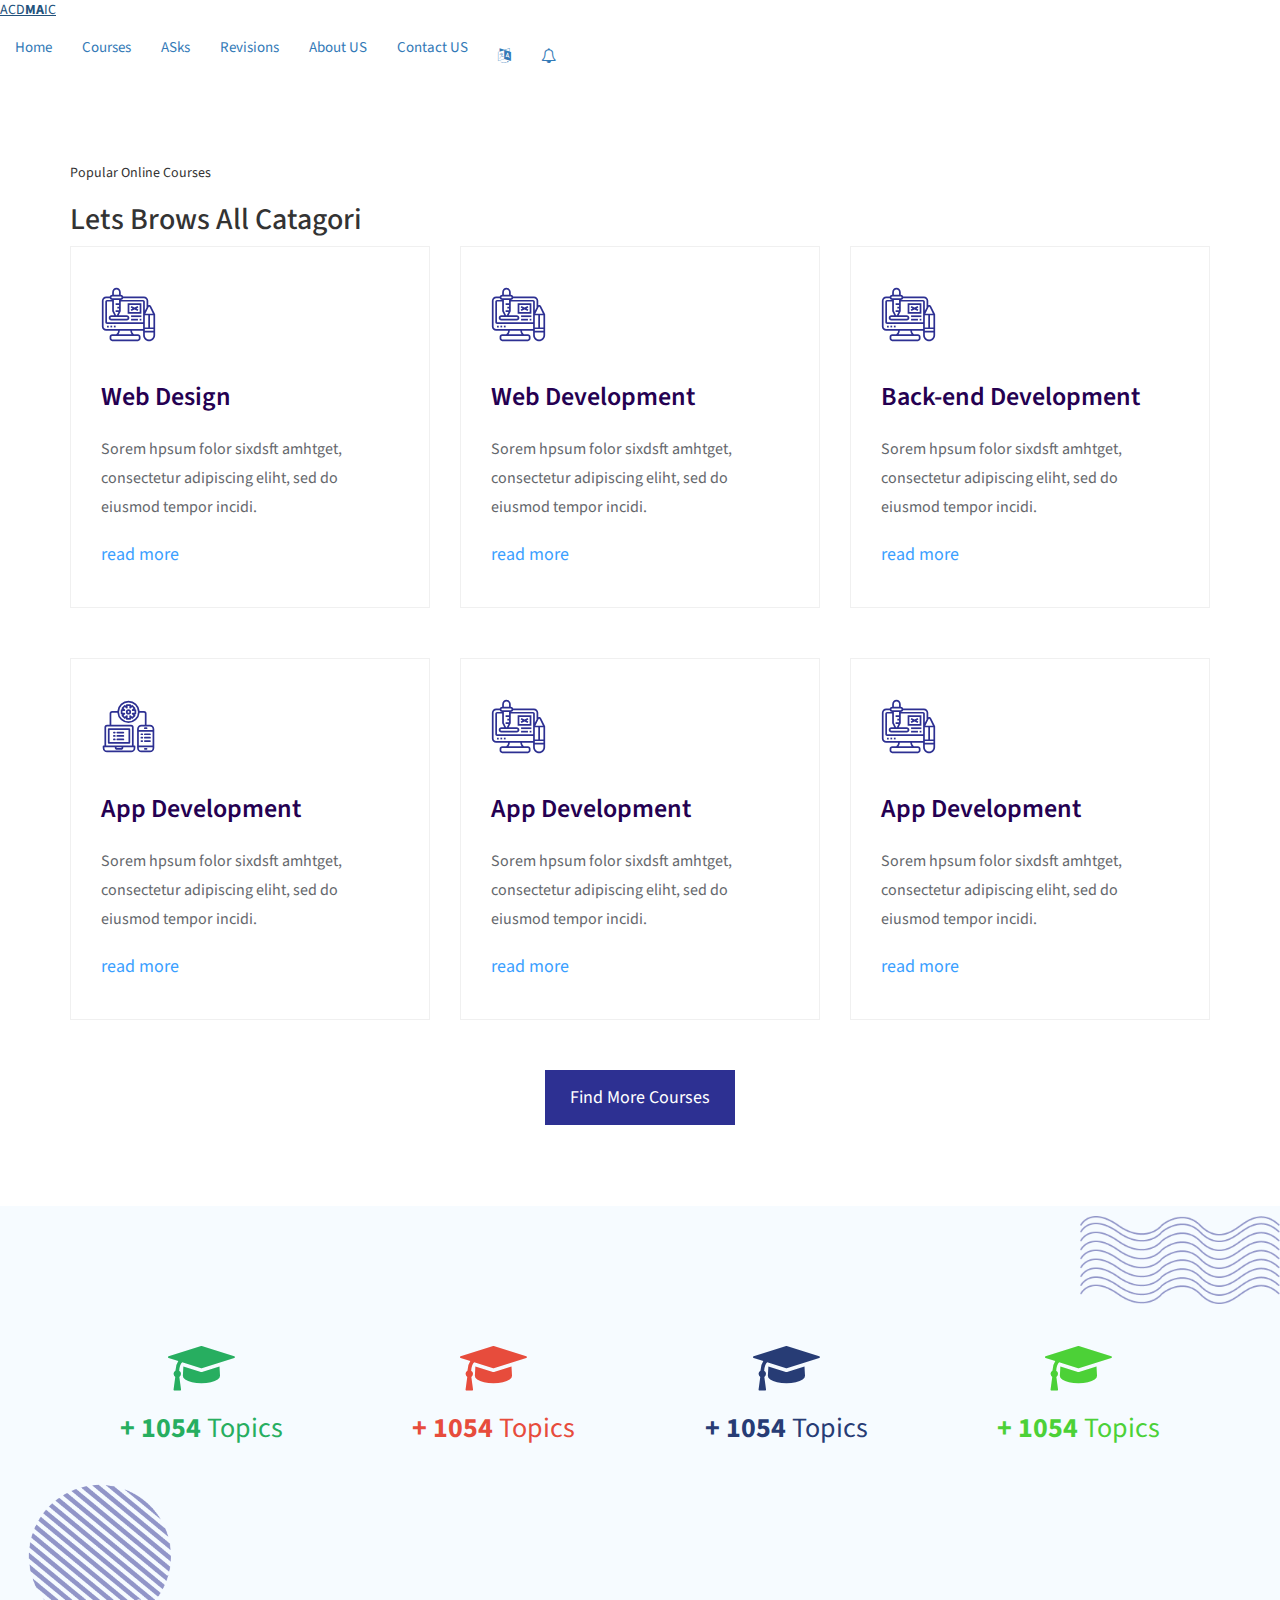
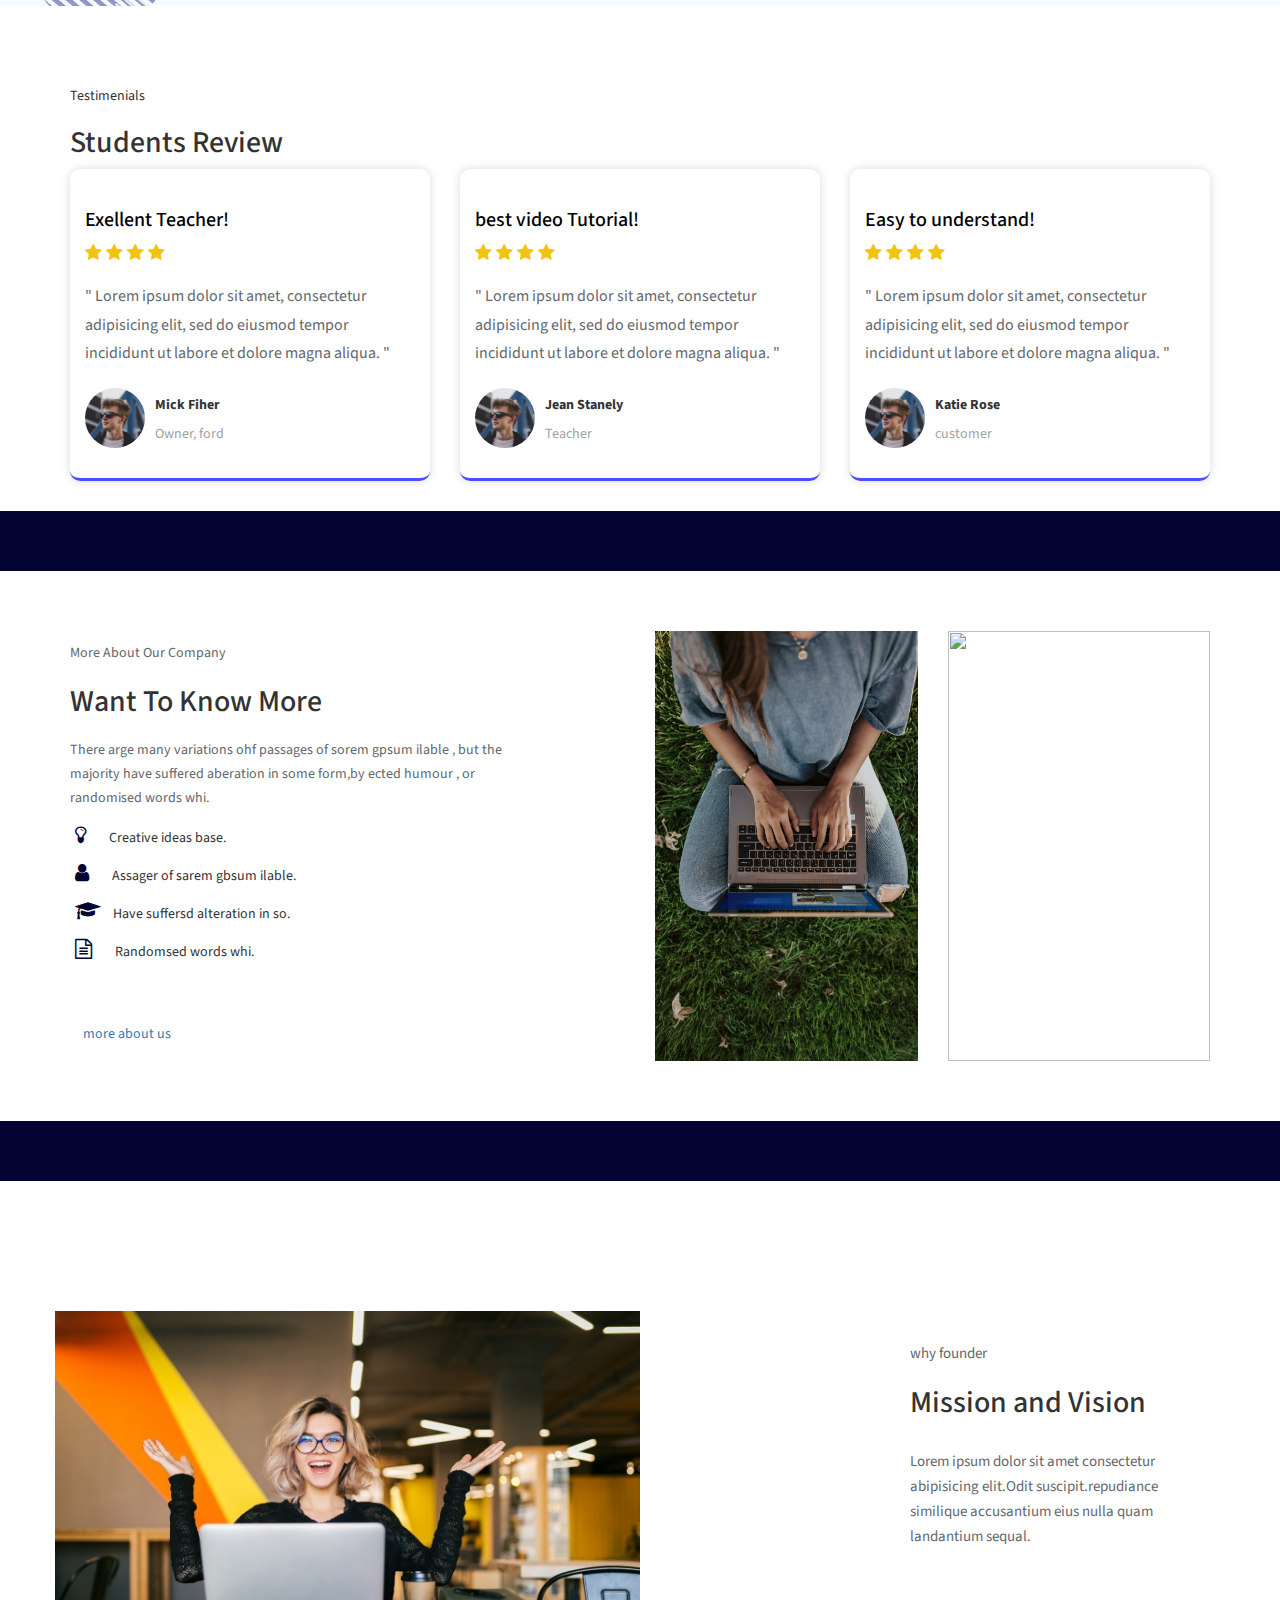
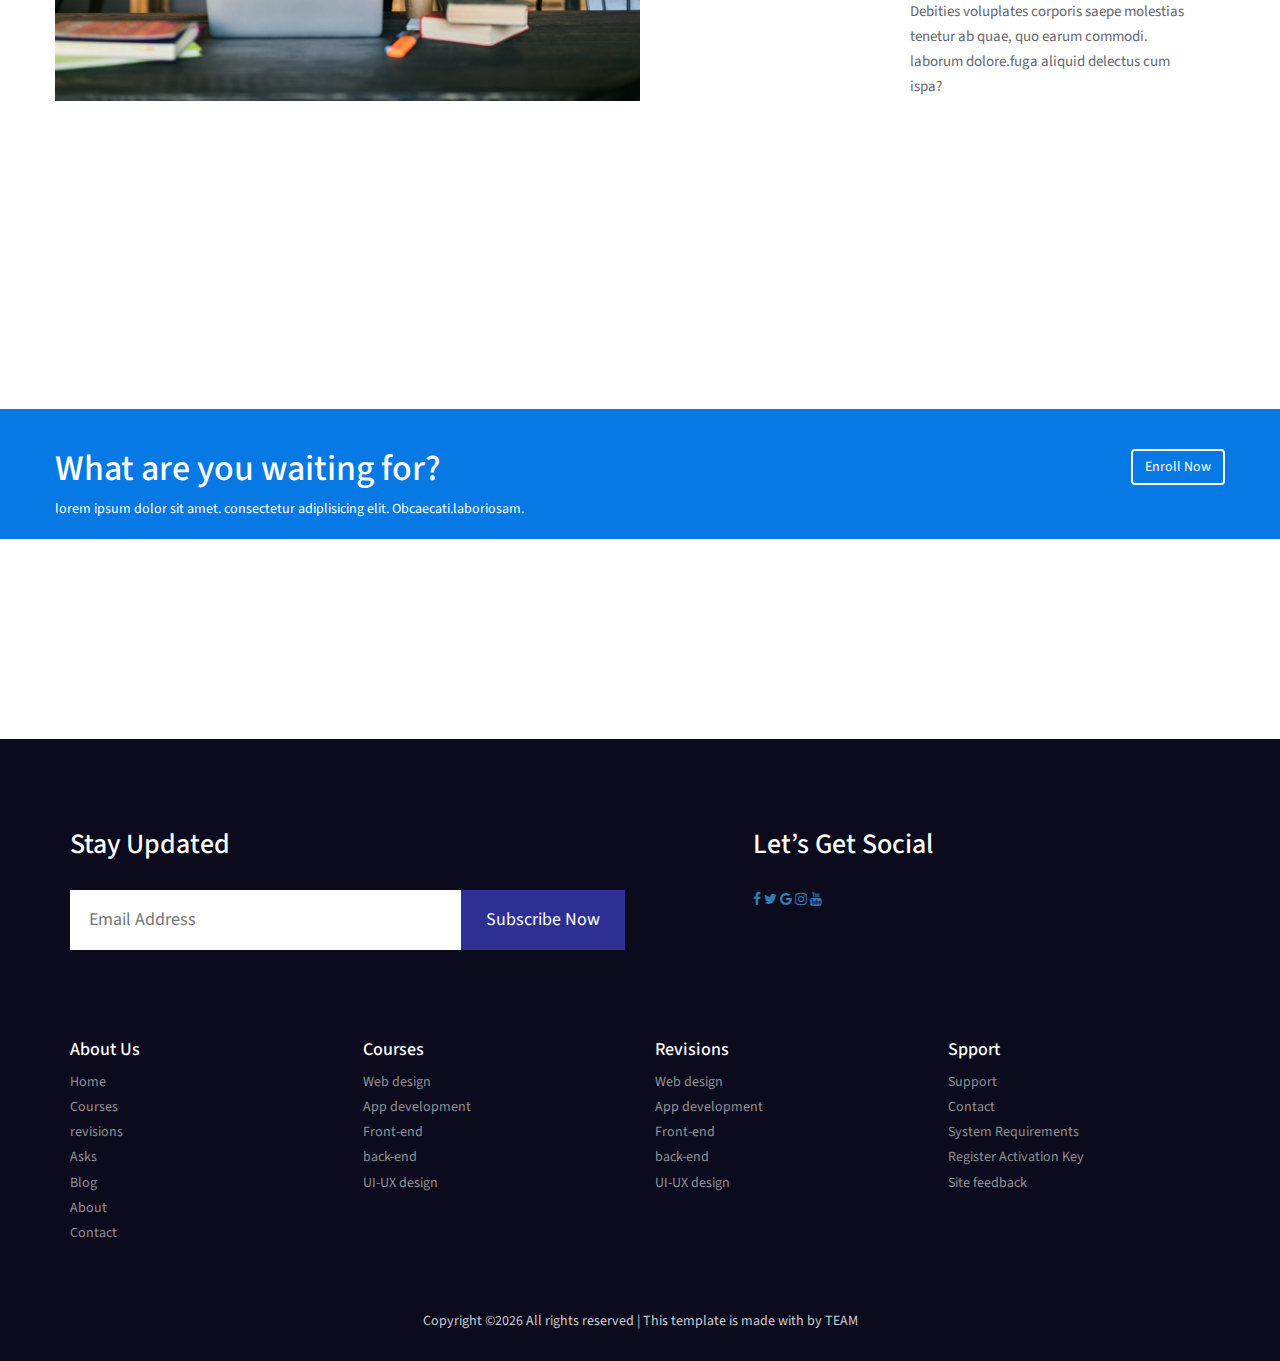
==== commit 32e77c03: "about page" ====
--- a/index.html
+++ b/index.html
@@ -30,146 +30,98 @@
     <div class="wrapper">
 
       <header class="main-header">
-          <!--Start nav-bar-->
-    <nav class="navbar navbar-inverse navbar-fixed-top">
-        <!-- start container -->
-        <div class="container">
-            <div class="navbar-header">
-                <button type="button" class="navbar-toggle collapsed" data-toggle="collapse"
-                    data-target="#bs-example-navbar-collapse-1" aria-expanded="false">
-                    <span class="sr-only">Toggle navigation</span>
-                    <span class="icon-bar"></span>
-                    <span class="icon-bar"></span>
-                    <span class="icon-bar"></span>
-                </button>
-                <a class="navbar-brand" href="#">logo</a>
-                <!--LOGO-->
-            </div>
-
-            <!--for phone meanu-->
-            <div class="collapse navbar-collapse" id="bs-example-navbar-collapse-1">
-                <div class="links-contanier">
-                    <ul class="nav navbar-nav ">
-                        <!--Links active and what you want to add-->
-                        <li class="active"><a href="#">Home <span class="sr-only">(current)</span></a></li>
-                        <li><a href="#">courses</a></li>
-                        <li><a href="#">revisions</a></li>
-                        <li><a href="#">asks</a></li>
-                        <li><a href="#">blog</a></li>
-                        <li><a href="#">about</a></li>
-                        <li><a href="#">contact</a></li>
-                    </ul>
-                </div>
-                <ul class="nav navbar-nav navbar-right loginandregister">
-                    <li><a href="#">Login</a></li>
-                    <li><a href="#">Register</a></li>
+        <!-- Logo -->
+        <a href="index.html" class="logo">
+          <!-- mini logo for sidebar mini 50x50 pixels -->
+          <span class="logo-mini">ACD<b>MA</b>IC</span>
+        </a>
+
+        <!-- Header Navbar: style can be found in header.less -->
+        <nav class="navbar navbar-static-top">
+          <!-- Sidebar toggle button-->
+          <a href="#" class="sidebar-toggle" data-toggle="push-menu" role="button">
+            <span class="sr-only">Toggle navigation</span>
+          </a>
+
+          <div class="navbar-custom-menu">
+            <ul class="nav navbar-nav">
+
+
+              <!-- Control Sidebar Toggle Button -->
+              <li>
+                <a href="#" data-toggle="control-sidebar">Home</a>
+              </li>
+
+                 <li>
+                <a href="#" data-toggle="control-sidebar">Courses</a>
+              </li>
+
+                 <li>
+                <a href="#" data-toggle="control-sidebar">ASks</a>
+              </li>
+
+                 <li>
+                <a href="#" data-toggle="control-sidebar">Revisions</a>
+              </li>
+                 <li>
+                <a href="html/about.html" data-toggle="control-sidebar">About US</a>
+              </li>
+
+                <li>
+                <a href="#" data-toggle="control-sidebar">Contact US</a>
+              </li>
+
+               <!-- Languages: style can be found in dropdown.less-->
+              <li class="dropdown messages-menu">
+
+                <a href="#" class="dropdown-toggle" data-toggle="dropdown">
+                  <i class="fa fa-language"></i>
+                  <span class="label label-warning"></span>
+                </a>
+
+                <ul class="dropdown-menu">
+
+                  <li>
+                      <a rel="alternate"  href="#">
+
+                      </a>
+                  </li>
+
+
                 </ul>
-            </div>
-
-        </div>
-    </nav>
-    <!--End nav bar-->
-    
+              </li>
+
+              <!-- Notifications: style can be found in dropdown.less -->
+
+              <li class="dropdown notifications-menu">
+                <a href="#" class="dropdown-toggle" data-toggle="dropdown">
+                  <i class="fa fa-bell-o"></i>
+
+                </a>
+
+                <ul class="dropdown-menu">
+
+                </ul>
+
+              </li>
+
+
+           </ul>
+          </div>
+        </nav>
       </header>
-
-
-    <!--Start paragraph in heading img-->
-    <div class="heading">
-        <div class=" container">
-            <div class="word">
-                <h6>popular online courses</h6>
-                <p class="laed">the new way to learn properly in with us !</p>
-            </div>
-        </div>
-
-       
-    <!--End paragraph in heading img-->
-
-         <!--Start Search bar-->
-        <div class="container">
-            <div class="row">
-
-                <div class="search-dropdown text-center">
-
-                    <div class="col-lg-6 col-xs-8">
-                        <div class="search">
-                            <input type="search" name="" placeholder="What are You Looking For ?">
-                        </div>
-                    </div>
-
-                    <div class="col-lg-4 col-xs-2">
-                        <div class="dropdown">
-                            <button class="btn btn-default dropdown-toggle" type="button" id="dropdownMenu1"
-                                data-toggle="dropdown" aria-haspopup="true" aria-expanded="true">
-                                Dropdown
-                                <span class="caret"></span>
-                            </button>
-                            <ul class="dropdown-menu" aria-labelledby="dropdownMenu1">
-                                <li><a href="#">Action</a></li>
-                                <li><a href="#">Another action</a></li>
-                                <li role="separator" class="divider"></li>
-                                <li><a href="#">Separated link</a></li>
-                            </ul>
-                        </div>
-                    </div>
-
-                    <div class="col-xs-2">
-                        <div class="search-btn">
-                            <button type="button" class="btn btn-primary">search</button>
-                        </div>
-                    </div>
-
-                </div>
-            </div>
-        </div>
-    </div>
-        
-    <!--Start welcome Page-->
-
-    <div class="welcome text-center">
-        <div class="container">
-            <div class="row">
-
-                <div class="col-lg-6">
-                    <div class="welcome-text text-left">
-                        <h1>Welcome In Our Website</h1>
-                        <p class="lead">
-                            country in East Asia, constituting the southern part of the Korean Peninsula constituting
-                            country in East Asia, constituting the southern part of the Korean Peninsula
-                            constituting the southern part country in East Asia constituting the southern </p>
-                    </div>
-                </div>
-
-<div class="col-lg-2"></div>
-                <div class="col-lg-4 ">
-                    <div class="welcome-img">
-                        <img src="images/welcome.jpeg">
-                    </div>
-                </div>
-
-            </div>
-        </div>
-    </div>
-
-    <!--End welcome Page-->
-
-        
-
-    <!--the main heading-->
-
-        <div class="main_heding">
-          <div class="container">
-            <p class="heading_label">Popular Online Courses</p>
-            <h2 class="heading_title">Lets Brows All Catagori</h2>
-          </div>
-        </div>
-
-        <!--the main heading-->
 
 
         <!-- starting the courses section  -->
         <section class="courses">
           <div class="container">
+        <!--the main heading-->
+            <div class="main_heading">
+              <p class="heading_label">Popular Online Courses</p>
+              <h2 class="heading_title">Lets Brows All Catagori</h2>
+            </div>
+          <!--the main heading-->
+
             <div class="row">
               <div class="col-sm-6 col-md-4">
                 <div class="course_box">
@@ -279,7 +231,7 @@
                 </div>
               </div>
             </div>
-            <div class="more_courses_btn">
+            <div class="more_courses_btn main_btn">
               <a href="#"><span></span>Find More Courses</a>
             </div>
           </div>
@@ -289,7 +241,7 @@
 
 
         <!-- start the statistics  section -->
-        <section class="statistics">
+          <section class="statistics">
             <div class="container">
               <div class="row">
 
@@ -346,7 +298,93 @@
         <!-- end the statistics  section -->
 
 
-                <!-- start section about -->
+        <!--start the testimenial-->
+        <section id="testimenials">
+          <div class="container">
+            <!--the main heading-->
+            <div class="main_heading">
+              <p class="heading_label">Testimenials</p>
+              <h2 class="heading_title">Students Review</h2>
+            </div>
+            <!--the main heading-->
+            <div class="row testimenial_content">
+
+              <div class="col-sm-6 col-md-4">
+                <div class="testim_box">
+                  <div class="title">
+                    <h4>Exellent Teacher!</h4>
+                  </div>
+                  <div class="stars">
+                    <i class="fa fa-star"></i>
+                    <i class="fa fa-star"></i>
+                    <i class="fa fa-star"></i>
+                    <i class="fa fa-star"></i>
+                  </div>
+                  <div class="testim_content">
+                    " Lorem ipsum dolor sit amet, consectetur adipisicing elit, sed do eiusmod tempor incididunt ut labore et dolore magna aliqua. "
+                  </div>
+                  <div class="testim_author">
+                    <img src="images/mohamed.jpeg" class="author_img" alt="...">
+                    <div class="author_body">
+                      <h5 class="mt-0">Mick Fiher</h5>
+                      <p>Owner, ford</p>
+                    </div>
+                  </div>
+                </div>
+              </div>
+              <div class="col-sm-6 col-md-4">
+                <div class="testim_box">
+                  <div class="title">
+                    <h4>best video Tutorial!</h4>
+                  </div>
+                  <div class="stars">
+                    <i class="fa fa-star"></i>
+                    <i class="fa fa-star"></i>
+                    <i class="fa fa-star"></i>
+                    <i class="fa fa-star"></i>
+                  </div>
+                  <div class="testim_content">
+                    " Lorem ipsum dolor sit amet, consectetur adipisicing elit, sed do eiusmod tempor incididunt ut labore et dolore magna aliqua. "
+                  </div>
+                  <div class="testim_author">
+                    <img src="images/mohamed.jpeg" class="author_img" alt="...">
+                    <div class="author_body">
+                      <h5 class="mt-0">Jean Stanely</h5>
+                      <p>Teacher</p>
+                    </div>
+                  </div>
+                </div>
+              </div>
+              <div class="col-sm-6 col-md-4">
+                <div class="testim_box">
+                  <div class="title">
+                    <h4>Easy to understand!</h4>
+                  </div>
+                  <div class="stars">
+                    <i class="fa fa-star"></i>
+                    <i class="fa fa-star"></i>
+                    <i class="fa fa-star"></i>
+                    <i class="fa fa-star"></i>
+                  </div>
+                  <div class="testim_content">
+                    " Lorem ipsum dolor sit amet, consectetur adipisicing elit, sed do eiusmod tempor incididunt ut labore et dolore magna aliqua. "
+                  </div>
+                  <div class="testim_author">
+                    <img src="images/mohamed.jpeg" class="author_img" alt="...">
+                    <div class="author_body">
+                      <h5 class="mt-0">Katie Rose</h5>
+                      <p>customer</p>
+                    </div>
+                  </div>
+                </div>
+              </div>
+
+            </div>
+          </div>
+        </section>
+        <!--start the testimenial-->
+
+        <!-- start section about -->
         <section id="about">
             <!-- this for line-up -->
             <div class="about-line-up" class="w-100" >
@@ -358,15 +396,19 @@
                     <div class="col-xs-6 ">
                         <!-- this contain about some information about our comapany -->
                         <div class="about-information">
-								<span class="d-block">
-									More About Our Company
-								</span>
-                            <h1>Want To Know More</h1>
-                            <p>There arge many variations ohf passages of sorem gpsum ilable , but the
-                                <br>
-                                majority have suffered aberation in some form,by ected humour , or
-                                <br>
-                                randomised words whi.
+                          <!-- start the main heading-->
+                            <div class="main_heading">
+                              <p class="heading_label">More About Our Company</p>
+                              <h2 class="heading_title">Want To Know More</h2>
+                            </div>
+                          <!--end the main heading-->
+
+                            <p>
+                              There arge many variations ohf passages of sorem gpsum ilable , but the
+                              <br>
+                              majority have suffered aberation in some form,by ected humour , or
+                              <br>
+                              randomised words whi.
 
                             </p>
                             <!-- this list of icons -->
@@ -375,10 +417,11 @@
                                 <li class="my-4"><i class="fa fa-user" aria-hidden="true"></i> Assager of sarem gbsum ilable.</li>
                                 <li class="my-4"><i class="fa fa-graduation-cap" aria-hidden="true"></i>Have suffersd alteration in so.</li>
                                 <li class="my-4"><i class="fa fa-file-text-o" aria-hidden="true"></i> Randomsed words whi.</li>
-
-
                             </ul>
-                            <button class="btn">More About Us</button>
+                            <div class="btn main_btn">
+                              <a href="#"><span></span>more about us</a>
+                            </div>
+
                         </div>
 
                     </div>
@@ -409,95 +452,6 @@
         </section>
         <!-- end section about -->
 
-        
-        
-        <!--start the testimenial-->
-        <section id="testimenials">
-          <div class="container">
-            <!--the main heading-->
-            <div class="main_heding">
-              <div class="container">
-                <p class="heading_label">Testimenials</p>
-                <h2 class="heading_title">Students Review</h2>
-              </div>
-            </div>
-            <!--the main heading-->
-            <div class="row testimenial_content">
-
-              <div class="col-sm-6 col-md-4">
-                <div class="testim_box">
-                  <div class="title">
-                    <h4>Exellent Teacher!</h4>
-                  </div>
-                  <div class="stars">
-                    <i class="fa fa-star"></i>
-                    <i class="fa fa-star"></i>
-                    <i class="fa fa-star"></i>
-                    <i class="fa fa-star"></i>
-                  </div>
-                  <div class="testim_content">
-                    " Lorem ipsum dolor sit amet, consectetur adipisicing elit, sed do eiusmod tempor incididunt ut labore et dolore magna aliqua. "
-                  </div>
-                  <div class="testim_author">
-                    <img src="images/mohamed.jpeg" class="author_img" alt="...">
-                    <div class="author_body">
-                      <h5 class="mt-0">Mick Fiher</h5>
-                      <p>Owner, ford</p>
-                    </div>
-                  </div>
-                </div>
-              </div>
-              <div class="col-sm-6 col-md-4">
-                <div class="testim_box">
-                  <div class="title">
-                    <h4>best video Tutorial!</h4>
-                  </div>
-                  <div class="stars">
-                    <i class="fa fa-star"></i>
-                    <i class="fa fa-star"></i>
-                    <i class="fa fa-star"></i>
-                    <i class="fa fa-star"></i>
-                  </div>
-                  <div class="testim_content">
-                    " Lorem ipsum dolor sit amet, consectetur adipisicing elit, sed do eiusmod tempor incididunt ut labore et dolore magna aliqua. "
-                  </div>
-                  <div class="testim_author">
-                    <img src="images/mohamed.jpeg" class="author_img" alt="...">
-                    <div class="author_body">
-                      <h5 class="mt-0">Jean Stanely</h5>
-                      <p>Teacher</p>
-                    </div>
-                  </div>
-                </div>
-              </div>
-              <div class="col-sm-6 col-md-4">
-                <div class="testim_box">
-                  <div class="title">
-                    <h4>Easy to understand!</h4>
-                  </div>
-                  <div class="stars">
-                    <i class="fa fa-star"></i>
-                    <i class="fa fa-star"></i>
-                    <i class="fa fa-star"></i>
-                    <i class="fa fa-star"></i>
-                  </div>
-                  <div class="testim_content">
-                    " Lorem ipsum dolor sit amet, consectetur adipisicing elit, sed do eiusmod tempor incididunt ut labore et dolore magna aliqua. "
-                  </div>
-                  <div class="testim_author">
-                    <img src="images/mohamed.jpeg" class="author_img" alt="...">
-                    <div class="author_body">
-                      <h5 class="mt-0">Katie Rose</h5>
-                      <p>customer</p>
-                    </div>
-                  </div>
-                </div>
-              </div>
-
-            </div>
-          </div>
-        </section>
-        <!--start the testimenial-->
 
 
 
@@ -511,18 +465,19 @@
                     <!-- column1 image -->
                     <div class="col-xs-6 ">
                         <div class="our-goals-image">
-                            <img src="images/our-goals-image.jpg">
+                            <img src="images/our-goals-image.jpg" width="100%">
                         </div>
                     </div>
                     <!-- column2 description -->
                     <div class="col-xs-6">
                         <div class="our-goals-description">
-	                        <span class="d-block" style="    color: #64676c;
-    font-size: 16px;
-    letter-spacing: 1px;
-    font-weight: 550;">WHY FOUNDER</span>
-                            <h1 >Mission and Vision </h1>
-                            <p>Lorem ipsum dolor sit amet consectetur
+                          <!-- start the main heading-->
+                            <div class="main_heading">
+                              <p class="heading_label">why founder</p>
+                              <h2 class="heading_title">Mission and Vision</h2>
+                            </div>
+                          <!--end the main heading-->
+                            <p class="the_description">Lorem ipsum dolor sit amet consectetur
                                 <br>
                                 abipisicing elit.Odit suscipit.repudiance
                                 <br>
@@ -557,8 +512,8 @@
                         </div>
                         <!-- column2 for buuton -->
                         <div class="col-xs-6 text-align-right ">
-                            <div class="waiting-for-button ">
-                                <a class="btn" style="background-color:#0779e4;border:2px solid white;color: white">Eneoll Now</a>
+                            <div class="waiting-for-button main_btn">
+                                <a herf="#" class="btn" style="background-color:#0779e4;border:2px solid white;color: white"><span></span>Enroll Now</a>
                             </div>
                         </div>
                     </div>
@@ -605,11 +560,11 @@
                                     <!-- Footer Social -->
                                     <div class="footer-social">
 
-                                        <a href="#"><i class="fa fa-facebook-f"></i></a>
-                                        <a href="#"><i class="fa fa-twitter" ></i></a>
-                                        <a href="#"><i class="fa fa-google"></i></a>
-                                        <a href="#"><i class="fa fa-instagram"></i></a>
-                                        <a href="#"><i class="fa fa-youtube"></i></a>
+                                        <a class="fb_link" href="#"><i class="fa fa-facebook-f"></i></a>
+                                        <a class="tw_link" href="#"><i class="fa fa-twitter" ></i></a>
+                                        <a class="g_link" href="#"><i class="fa fa-google"></i></a>
+                                        <a class="ins_link" href="#"><i class="fa fa-instagram"></i></a>
+                                        <a class="yo_link" href="#"><i class="fa fa-youtube"></i></a>
                                       </div>
                                 </div>
                             </div>
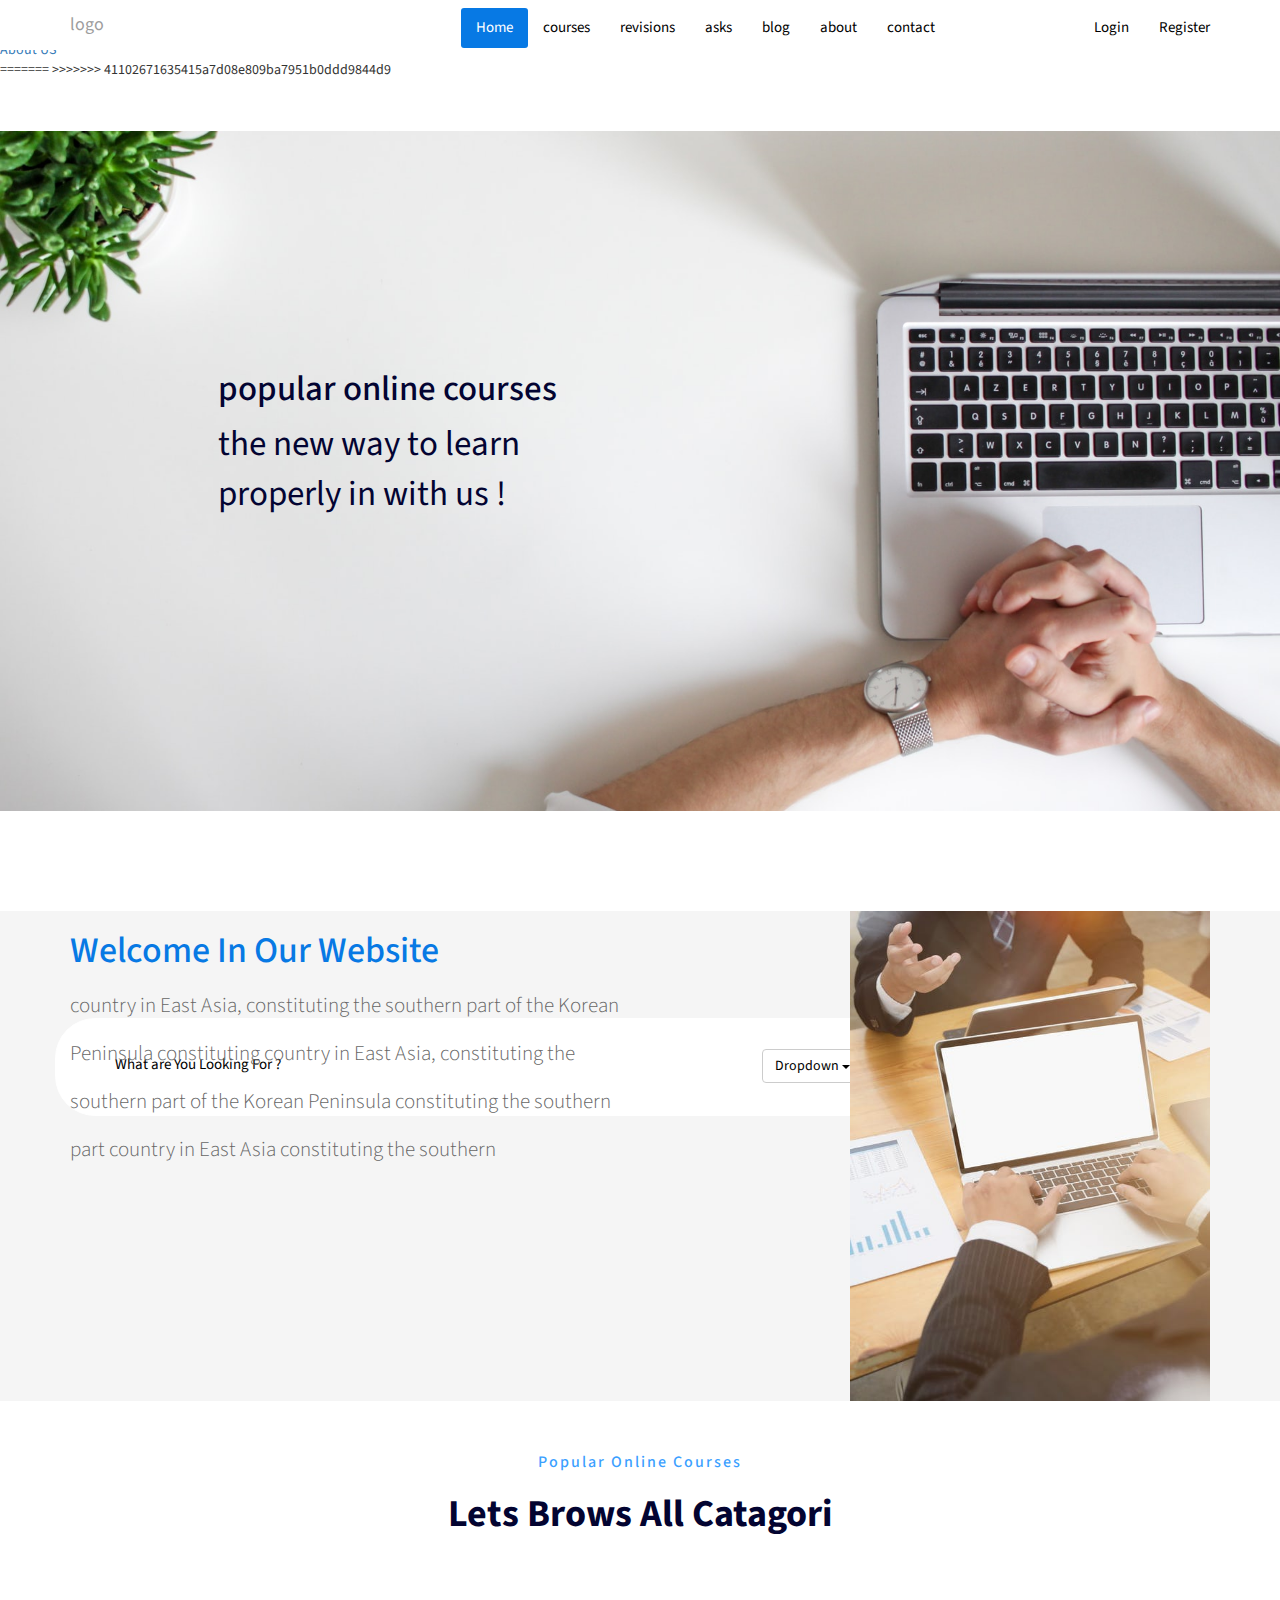
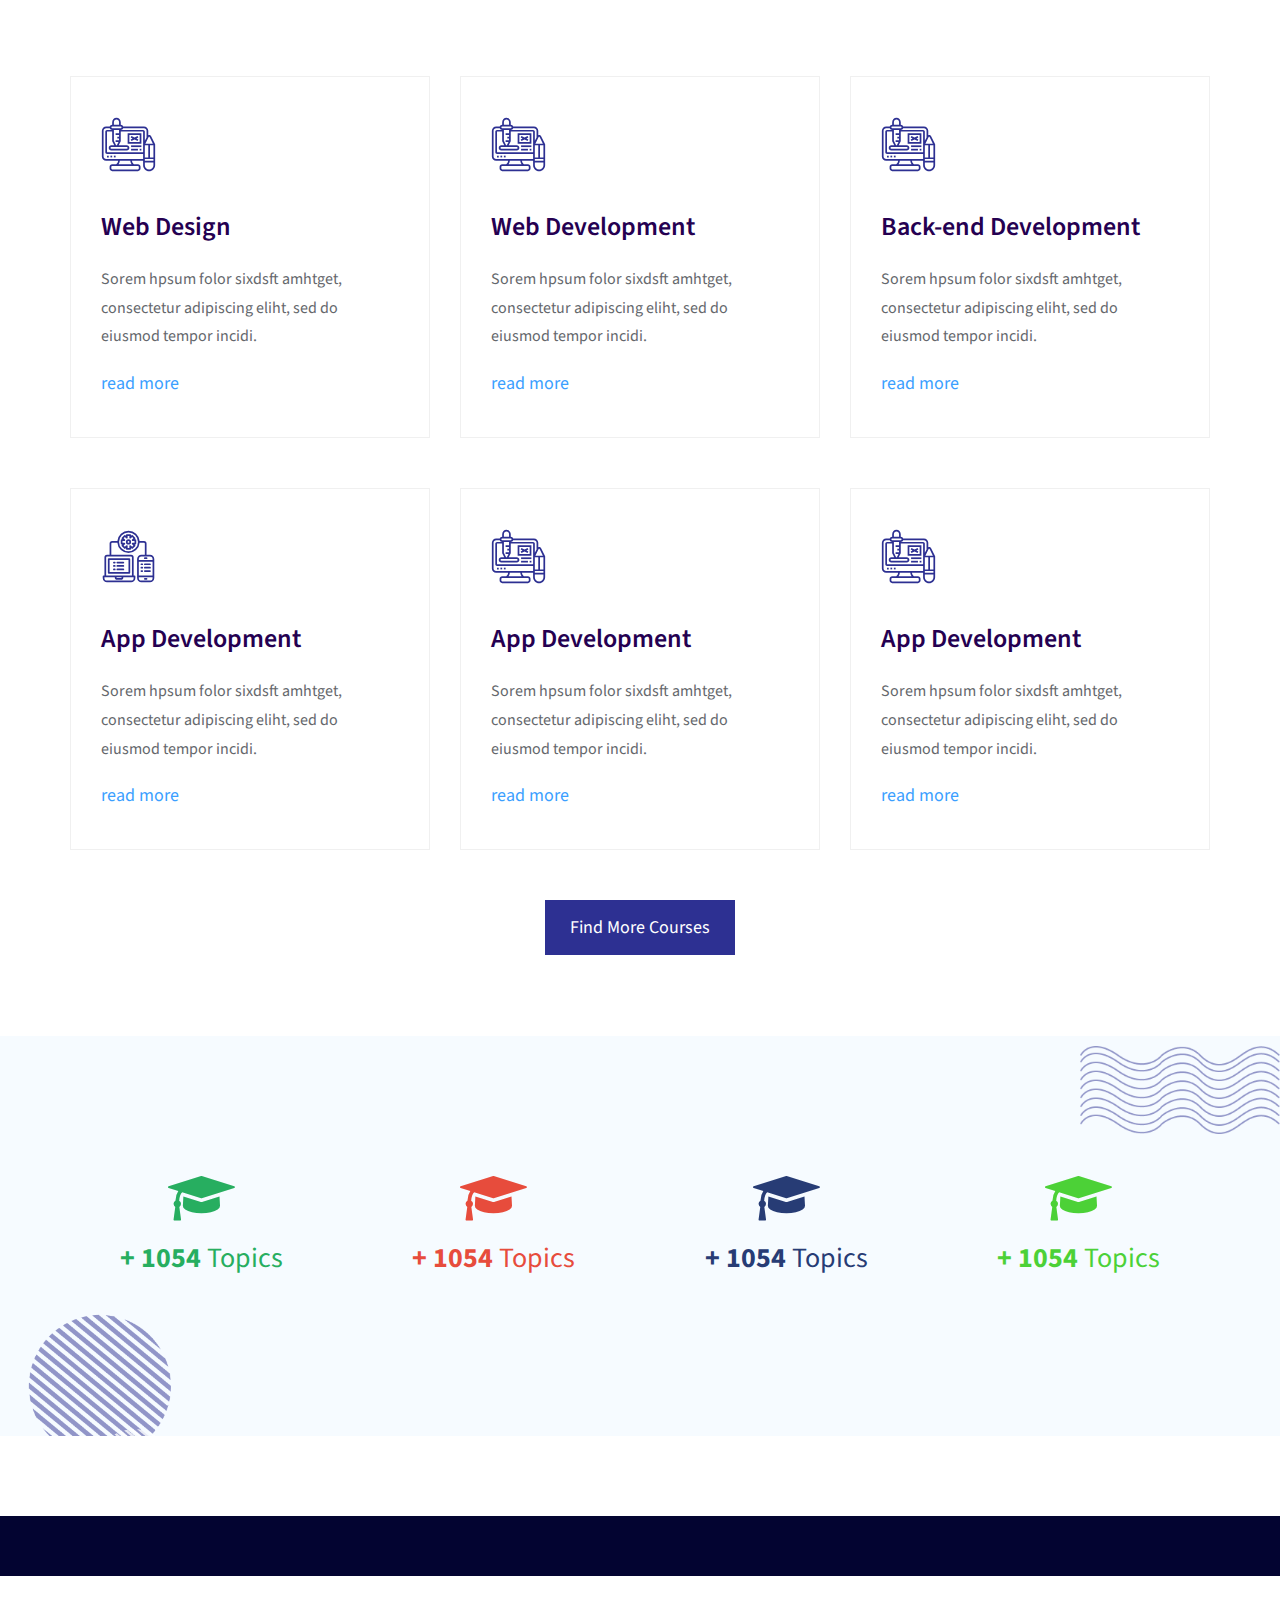
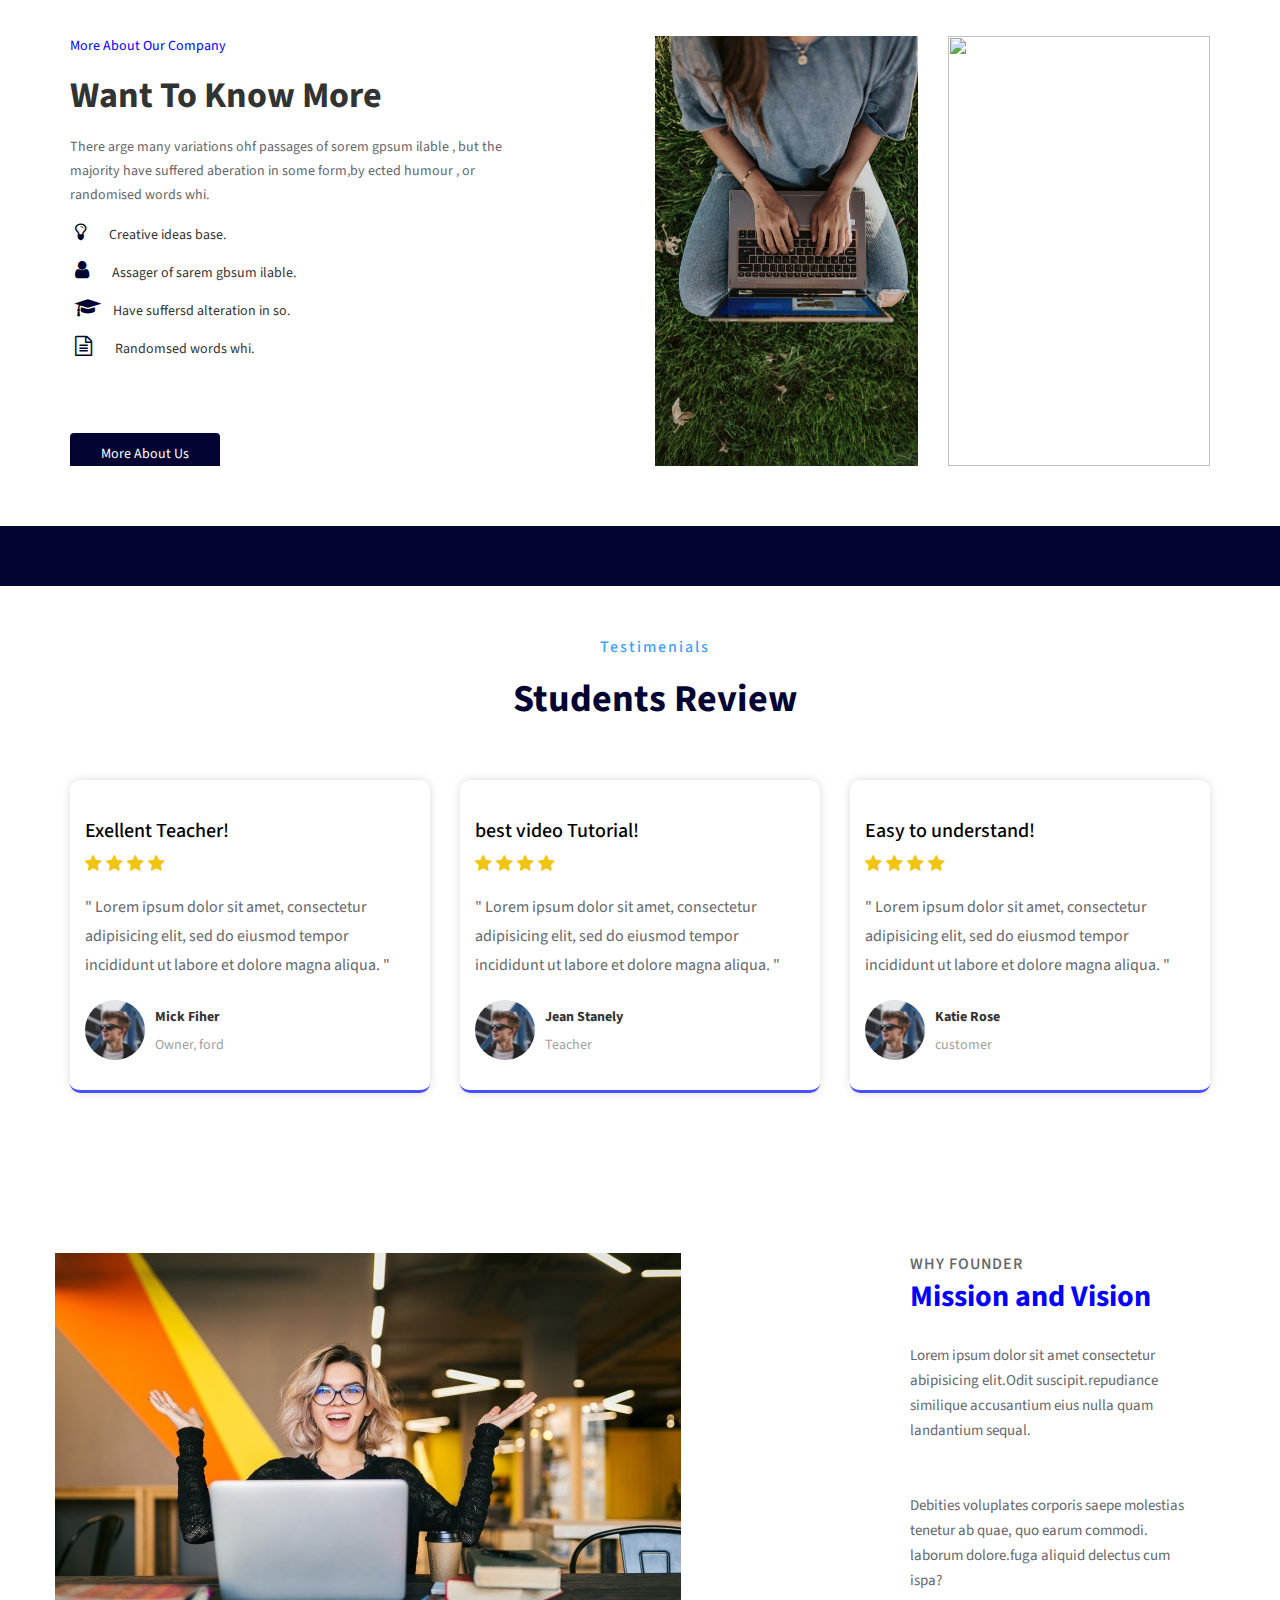
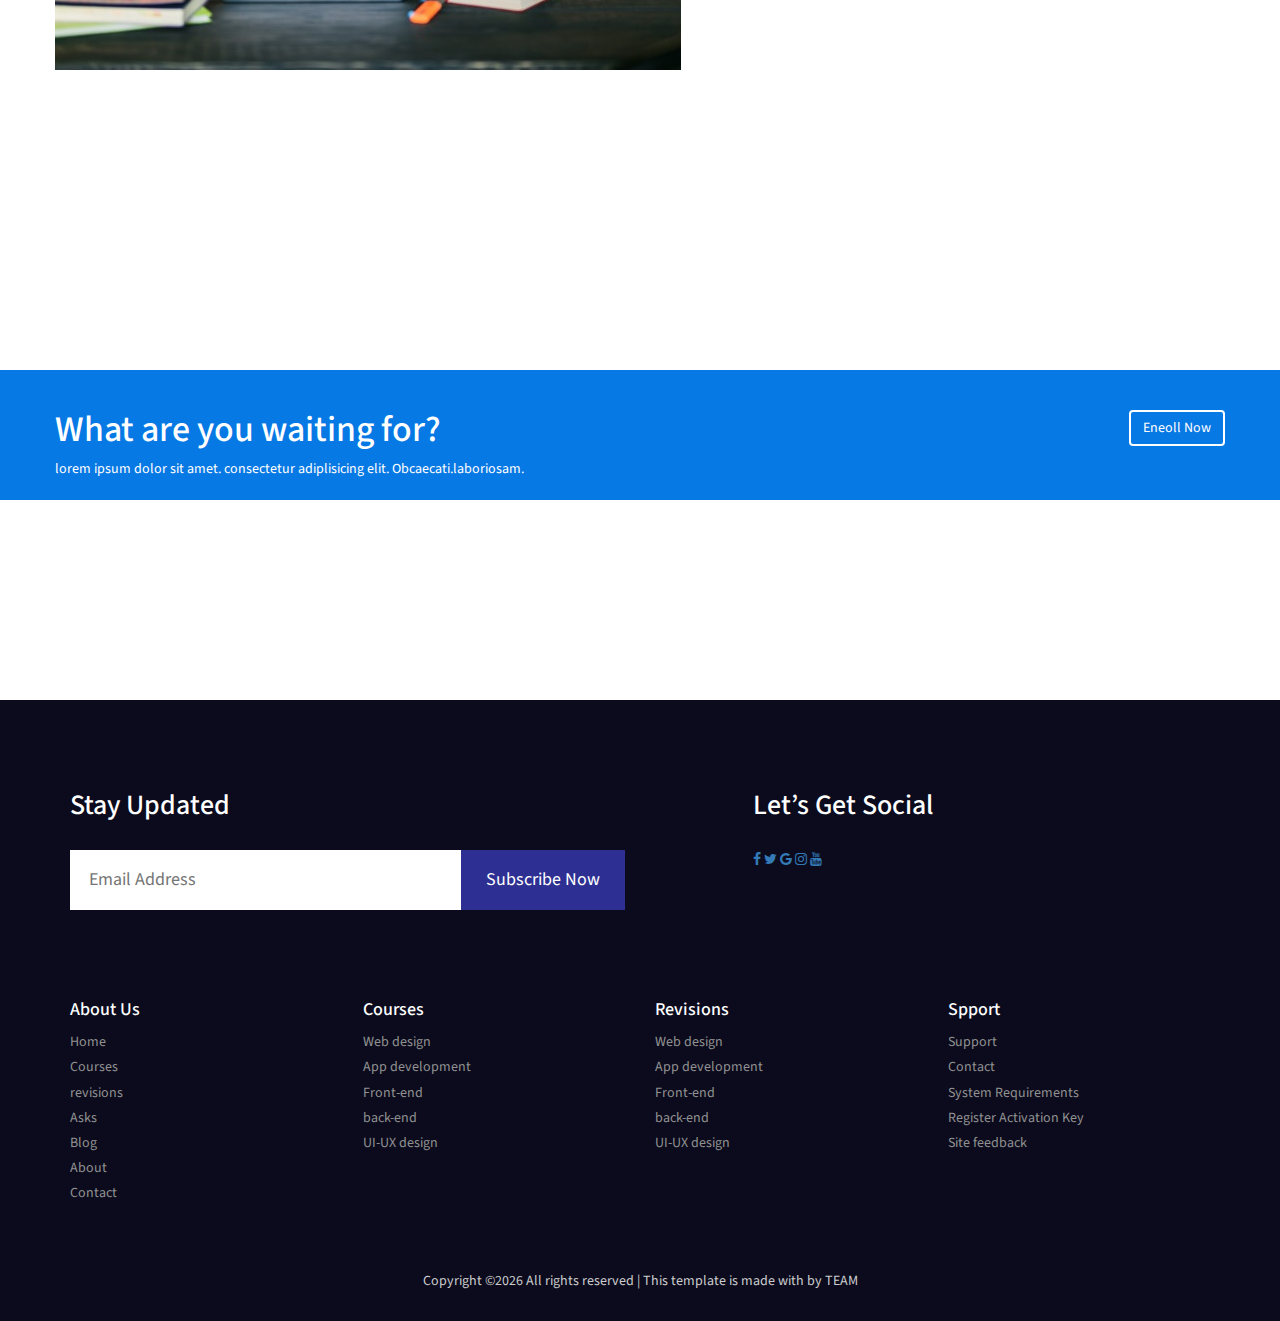
==== commit d18396c7: "add about page" ====
--- a/index.html
+++ b/index.html
@@ -30,98 +30,155 @@
     <div class="wrapper">
 
       <header class="main-header">
-        <!-- Logo -->
-        <a href="index.html" class="logo">
-          <!-- mini logo for sidebar mini 50x50 pixels -->
-          <span class="logo-mini">ACD<b>MA</b>IC</span>
-        </a>
-
-        <!-- Header Navbar: style can be found in header.less -->
-        <nav class="navbar navbar-static-top">
-          <!-- Sidebar toggle button-->
-          <a href="#" class="sidebar-toggle" data-toggle="push-menu" role="button">
-            <span class="sr-only">Toggle navigation</span>
-          </a>
-
-          <div class="navbar-custom-menu">
-            <ul class="nav navbar-nav">
-
-
-              <!-- Control Sidebar Toggle Button -->
-              <li>
-                <a href="#" data-toggle="control-sidebar">Home</a>
-              </li>
-
-                 <li>
-                <a href="#" data-toggle="control-sidebar">Courses</a>
-              </li>
-
-                 <li>
-                <a href="#" data-toggle="control-sidebar">ASks</a>
-              </li>
-
+          <!--Start nav-bar-->
+    <nav class="navbar navbar-inverse navbar-fixed-top">
+        <!-- start container -->
+        <div class="container">
+            <div class="navbar-header">
+                <button type="button" class="navbar-toggle collapsed" data-toggle="collapse"
+                    data-target="#bs-example-navbar-collapse-1" aria-expanded="false">
+                    <span class="sr-only">Toggle navigation</span>
+                    <span class="icon-bar"></span>
+                    <span class="icon-bar"></span>
+                    <span class="icon-bar"></span>
+                </button>
+                <a class="navbar-brand" href="#">logo</a>
+                <!--LOGO-->
+            </div>
+
+            <!--for phone meanu-->
+            <div class="collapse navbar-collapse" id="bs-example-navbar-collapse-1">
+                <div class="links-contanier">
+                    <ul class="nav navbar-nav ">
+                        <!--Links active and what you want to add-->
+                        <li class="active"><a href="#">Home <span class="sr-only">(current)</span></a></li>
+                        <li><a href="#">courses</a></li>
+                        <li><a href="#">revisions</a></li>
+                        <li><a href="#">asks</a></li>
+                        <li><a href="#">blog</a></li>
+                        <li><a href="#">about</a></li>
+                        <li><a href="#">contact</a></li>
+                    </ul>
+                </div>
+                <ul class="nav navbar-nav navbar-right loginandregister">
+                    <li><a href="#">Login</a></li>
+                    <li><a href="#">Register</a></li>
+                </ul>
+            </div>
+
+        </div>
+    </nav>
+    <!--End nav bar-->
+    
+      </header>
+
+<<<<<<< HEAD
                  <li>
                 <a href="#" data-toggle="control-sidebar">Revisions</a>
               </li>
                  <li>
                 <a href="html/about.html" data-toggle="control-sidebar">About US</a>
               </li>
-
-                <li>
-                <a href="#" data-toggle="control-sidebar">Contact US</a>
-              </li>
-
-               <!-- Languages: style can be found in dropdown.less-->
-              <li class="dropdown messages-menu">
-
-                <a href="#" class="dropdown-toggle" data-toggle="dropdown">
-                  <i class="fa fa-language"></i>
-                  <span class="label label-warning"></span>
-                </a>
-
-                <ul class="dropdown-menu">
-
-                  <li>
-                      <a rel="alternate"  href="#">
-
-                      </a>
-                  </li>
-
-
-                </ul>
-              </li>
-
-              <!-- Notifications: style can be found in dropdown.less -->
-
-              <li class="dropdown notifications-menu">
-                <a href="#" class="dropdown-toggle" data-toggle="dropdown">
-                  <i class="fa fa-bell-o"></i>
-
-                </a>
-
-                <ul class="dropdown-menu">
-
-                </ul>
-
-              </li>
-
-
-           </ul>
+=======
+>>>>>>> 41102671635415a7d08e809ba7951b0ddd9844d9
+
+    <!--Start paragraph in heading img-->
+    <div class="heading">
+        <div class=" container">
+            <div class="word">
+                <h6>popular online courses</h6>
+                <p class="laed">the new way to learn properly in with us !</p>
+            </div>
+        </div>
+
+       
+    <!--End paragraph in heading img-->
+
+         <!--Start Search bar-->
+        <div class="container">
+            <div class="row">
+
+                <div class="search-dropdown text-center">
+
+                    <div class="col-lg-6 col-xs-8">
+                        <div class="search">
+                            <input type="search" name="" placeholder="What are You Looking For ?">
+                        </div>
+                    </div>
+
+                    <div class="col-lg-4 col-xs-2">
+                        <div class="dropdown">
+                            <button class="btn btn-default dropdown-toggle" type="button" id="dropdownMenu1"
+                                data-toggle="dropdown" aria-haspopup="true" aria-expanded="true">
+                                Dropdown
+                                <span class="caret"></span>
+                            </button>
+                            <ul class="dropdown-menu" aria-labelledby="dropdownMenu1">
+                                <li><a href="#">Action</a></li>
+                                <li><a href="#">Another action</a></li>
+                                <li role="separator" class="divider"></li>
+                                <li><a href="#">Separated link</a></li>
+                            </ul>
+                        </div>
+                    </div>
+
+                    <div class="col-xs-2">
+                        <div class="search-btn">
+                            <button type="button" class="btn btn-primary">search</button>
+                        </div>
+                    </div>
+
+                </div>
+            </div>
+        </div>
+    </div>
+        
+    <!--Start welcome Page-->
+
+    <div class="welcome text-center">
+        <div class="container">
+            <div class="row">
+
+                <div class="col-lg-6">
+                    <div class="welcome-text text-left">
+                        <h1>Welcome In Our Website</h1>
+                        <p class="lead">
+                            country in East Asia, constituting the southern part of the Korean Peninsula constituting
+                            country in East Asia, constituting the southern part of the Korean Peninsula
+                            constituting the southern part country in East Asia constituting the southern </p>
+                    </div>
+                </div>
+
+<div class="col-lg-2"></div>
+                <div class="col-lg-4 ">
+                    <div class="welcome-img">
+                        <img src="images/welcome.jpeg">
+                    </div>
+                </div>
+
+            </div>
+        </div>
+    </div>
+
+    <!--End welcome Page-->
+
+        
+
+    <!--the main heading-->
+
+        <div class="main_heding">
+          <div class="container">
+            <p class="heading_label">Popular Online Courses</p>
+            <h2 class="heading_title">Lets Brows All Catagori</h2>
           </div>
-        </nav>
-      </header>
+        </div>
+
+        <!--the main heading-->
 
 
         <!-- starting the courses section  -->
         <section class="courses">
           <div class="container">
-        <!--the main heading-->
-            <div class="main_heading">
-              <p class="heading_label">Popular Online Courses</p>
-              <h2 class="heading_title">Lets Brows All Catagori</h2>
-            </div>
-          <!--the main heading-->
-
             <div class="row">
               <div class="col-sm-6 col-md-4">
                 <div class="course_box">
@@ -231,7 +288,7 @@
                 </div>
               </div>
             </div>
-            <div class="more_courses_btn main_btn">
+            <div class="more_courses_btn">
               <a href="#"><span></span>Find More Courses</a>
             </div>
           </div>
@@ -241,7 +298,7 @@
 
 
         <!-- start the statistics  section -->
-          <section class="statistics">
+        <section class="statistics">
             <div class="container">
               <div class="row">
 
@@ -298,93 +355,7 @@
         <!-- end the statistics  section -->
 
 
-        <!--start the testimenial-->
-        <section id="testimenials">
-          <div class="container">
-            <!--the main heading-->
-            <div class="main_heading">
-              <p class="heading_label">Testimenials</p>
-              <h2 class="heading_title">Students Review</h2>
-            </div>
-            <!--the main heading-->
-            <div class="row testimenial_content">
-
-              <div class="col-sm-6 col-md-4">
-                <div class="testim_box">
-                  <div class="title">
-                    <h4>Exellent Teacher!</h4>
-                  </div>
-                  <div class="stars">
-                    <i class="fa fa-star"></i>
-                    <i class="fa fa-star"></i>
-                    <i class="fa fa-star"></i>
-                    <i class="fa fa-star"></i>
-                  </div>
-                  <div class="testim_content">
-                    " Lorem ipsum dolor sit amet, consectetur adipisicing elit, sed do eiusmod tempor incididunt ut labore et dolore magna aliqua. "
-                  </div>
-                  <div class="testim_author">
-                    <img src="images/mohamed.jpeg" class="author_img" alt="...">
-                    <div class="author_body">
-                      <h5 class="mt-0">Mick Fiher</h5>
-                      <p>Owner, ford</p>
-                    </div>
-                  </div>
-                </div>
-              </div>
-              <div class="col-sm-6 col-md-4">
-                <div class="testim_box">
-                  <div class="title">
-                    <h4>best video Tutorial!</h4>
-                  </div>
-                  <div class="stars">
-                    <i class="fa fa-star"></i>
-                    <i class="fa fa-star"></i>
-                    <i class="fa fa-star"></i>
-                    <i class="fa fa-star"></i>
-                  </div>
-                  <div class="testim_content">
-                    " Lorem ipsum dolor sit amet, consectetur adipisicing elit, sed do eiusmod tempor incididunt ut labore et dolore magna aliqua. "
-                  </div>
-                  <div class="testim_author">
-                    <img src="images/mohamed.jpeg" class="author_img" alt="...">
-                    <div class="author_body">
-                      <h5 class="mt-0">Jean Stanely</h5>
-                      <p>Teacher</p>
-                    </div>
-                  </div>
-                </div>
-              </div>
-              <div class="col-sm-6 col-md-4">
-                <div class="testim_box">
-                  <div class="title">
-                    <h4>Easy to understand!</h4>
-                  </div>
-                  <div class="stars">
-                    <i class="fa fa-star"></i>
-                    <i class="fa fa-star"></i>
-                    <i class="fa fa-star"></i>
-                    <i class="fa fa-star"></i>
-                  </div>
-                  <div class="testim_content">
-                    " Lorem ipsum dolor sit amet, consectetur adipisicing elit, sed do eiusmod tempor incididunt ut labore et dolore magna aliqua. "
-                  </div>
-                  <div class="testim_author">
-                    <img src="images/mohamed.jpeg" class="author_img" alt="...">
-                    <div class="author_body">
-                      <h5 class="mt-0">Katie Rose</h5>
-                      <p>customer</p>
-                    </div>
-                  </div>
-                </div>
-              </div>
-
-            </div>
-          </div>
-        </section>
-        <!--start the testimenial-->
-
-        <!-- start section about -->
+                <!-- start section about -->
         <section id="about">
             <!-- this for line-up -->
             <div class="about-line-up" class="w-100" >
@@ -396,19 +367,15 @@
                     <div class="col-xs-6 ">
                         <!-- this contain about some information about our comapany -->
                         <div class="about-information">
-                          <!-- start the main heading-->
-                            <div class="main_heading">
-                              <p class="heading_label">More About Our Company</p>
-                              <h2 class="heading_title">Want To Know More</h2>
-                            </div>
-                          <!--end the main heading-->
-
-                            <p>
-                              There arge many variations ohf passages of sorem gpsum ilable , but the
-                              <br>
-                              majority have suffered aberation in some form,by ected humour , or
-                              <br>
-                              randomised words whi.
+								<span class="d-block">
+									More About Our Company
+								</span>
+                            <h1>Want To Know More</h1>
+                            <p>There arge many variations ohf passages of sorem gpsum ilable , but the
+                                <br>
+                                majority have suffered aberation in some form,by ected humour , or
+                                <br>
+                                randomised words whi.
 
                             </p>
                             <!-- this list of icons -->
@@ -417,11 +384,10 @@
                                 <li class="my-4"><i class="fa fa-user" aria-hidden="true"></i> Assager of sarem gbsum ilable.</li>
                                 <li class="my-4"><i class="fa fa-graduation-cap" aria-hidden="true"></i>Have suffersd alteration in so.</li>
                                 <li class="my-4"><i class="fa fa-file-text-o" aria-hidden="true"></i> Randomsed words whi.</li>
+
+
                             </ul>
-                            <div class="btn main_btn">
-                              <a href="#"><span></span>more about us</a>
-                            </div>
-
+                            <button class="btn">More About Us</button>
                         </div>
 
                     </div>
@@ -452,6 +418,95 @@
         </section>
         <!-- end section about -->
 
+        
+        
+        <!--start the testimenial-->
+        <section id="testimenials">
+          <div class="container">
+            <!--the main heading-->
+            <div class="main_heding">
+              <div class="container">
+                <p class="heading_label">Testimenials</p>
+                <h2 class="heading_title">Students Review</h2>
+              </div>
+            </div>
+            <!--the main heading-->
+            <div class="row testimenial_content">
+
+              <div class="col-sm-6 col-md-4">
+                <div class="testim_box">
+                  <div class="title">
+                    <h4>Exellent Teacher!</h4>
+                  </div>
+                  <div class="stars">
+                    <i class="fa fa-star"></i>
+                    <i class="fa fa-star"></i>
+                    <i class="fa fa-star"></i>
+                    <i class="fa fa-star"></i>
+                  </div>
+                  <div class="testim_content">
+                    " Lorem ipsum dolor sit amet, consectetur adipisicing elit, sed do eiusmod tempor incididunt ut labore et dolore magna aliqua. "
+                  </div>
+                  <div class="testim_author">
+                    <img src="images/mohamed.jpeg" class="author_img" alt="...">
+                    <div class="author_body">
+                      <h5 class="mt-0">Mick Fiher</h5>
+                      <p>Owner, ford</p>
+                    </div>
+                  </div>
+                </div>
+              </div>
+              <div class="col-sm-6 col-md-4">
+                <div class="testim_box">
+                  <div class="title">
+                    <h4>best video Tutorial!</h4>
+                  </div>
+                  <div class="stars">
+                    <i class="fa fa-star"></i>
+                    <i class="fa fa-star"></i>
+                    <i class="fa fa-star"></i>
+                    <i class="fa fa-star"></i>
+                  </div>
+                  <div class="testim_content">
+                    " Lorem ipsum dolor sit amet, consectetur adipisicing elit, sed do eiusmod tempor incididunt ut labore et dolore magna aliqua. "
+                  </div>
+                  <div class="testim_author">
+                    <img src="images/mohamed.jpeg" class="author_img" alt="...">
+                    <div class="author_body">
+                      <h5 class="mt-0">Jean Stanely</h5>
+                      <p>Teacher</p>
+                    </div>
+                  </div>
+                </div>
+              </div>
+              <div class="col-sm-6 col-md-4">
+                <div class="testim_box">
+                  <div class="title">
+                    <h4>Easy to understand!</h4>
+                  </div>
+                  <div class="stars">
+                    <i class="fa fa-star"></i>
+                    <i class="fa fa-star"></i>
+                    <i class="fa fa-star"></i>
+                    <i class="fa fa-star"></i>
+                  </div>
+                  <div class="testim_content">
+                    " Lorem ipsum dolor sit amet, consectetur adipisicing elit, sed do eiusmod tempor incididunt ut labore et dolore magna aliqua. "
+                  </div>
+                  <div class="testim_author">
+                    <img src="images/mohamed.jpeg" class="author_img" alt="...">
+                    <div class="author_body">
+                      <h5 class="mt-0">Katie Rose</h5>
+                      <p>customer</p>
+                    </div>
+                  </div>
+                </div>
+              </div>
+
+            </div>
+          </div>
+        </section>
+        <!--start the testimenial-->
 
 
 
@@ -465,19 +520,18 @@
                     <!-- column1 image -->
                     <div class="col-xs-6 ">
                         <div class="our-goals-image">
-                            <img src="images/our-goals-image.jpg" width="100%">
+                            <img src="images/our-goals-image.jpg">
                         </div>
                     </div>
                     <!-- column2 description -->
                     <div class="col-xs-6">
                         <div class="our-goals-description">
-                          <!-- start the main heading-->
-                            <div class="main_heading">
-                              <p class="heading_label">why founder</p>
-                              <h2 class="heading_title">Mission and Vision</h2>
-                            </div>
-                          <!--end the main heading-->
-                            <p class="the_description">Lorem ipsum dolor sit amet consectetur
+	                        <span class="d-block" style="    color: #64676c;
+    font-size: 16px;
+    letter-spacing: 1px;
+    font-weight: 550;">WHY FOUNDER</span>
+                            <h1 >Mission and Vision </h1>
+                            <p>Lorem ipsum dolor sit amet consectetur
                                 <br>
                                 abipisicing elit.Odit suscipit.repudiance
                                 <br>
@@ -512,8 +566,8 @@
                         </div>
                         <!-- column2 for buuton -->
                         <div class="col-xs-6 text-align-right ">
-                            <div class="waiting-for-button main_btn">
-                                <a herf="#" class="btn" style="background-color:#0779e4;border:2px solid white;color: white"><span></span>Enroll Now</a>
+                            <div class="waiting-for-button ">
+                                <a class="btn" style="background-color:#0779e4;border:2px solid white;color: white">Eneoll Now</a>
                             </div>
                         </div>
                     </div>
@@ -560,11 +614,11 @@
                                     <!-- Footer Social -->
                                     <div class="footer-social">
 
-                                        <a class="fb_link" href="#"><i class="fa fa-facebook-f"></i></a>
-                                        <a class="tw_link" href="#"><i class="fa fa-twitter" ></i></a>
-                                        <a class="g_link" href="#"><i class="fa fa-google"></i></a>
-                                        <a class="ins_link" href="#"><i class="fa fa-instagram"></i></a>
-                                        <a class="yo_link" href="#"><i class="fa fa-youtube"></i></a>
+                                        <a href="#"><i class="fa fa-facebook-f"></i></a>
+                                        <a href="#"><i class="fa fa-twitter" ></i></a>
+                                        <a href="#"><i class="fa fa-google"></i></a>
+                                        <a href="#"><i class="fa fa-instagram"></i></a>
+                                        <a href="#"><i class="fa fa-youtube"></i></a>
                                       </div>
                                 </div>
                             </div>
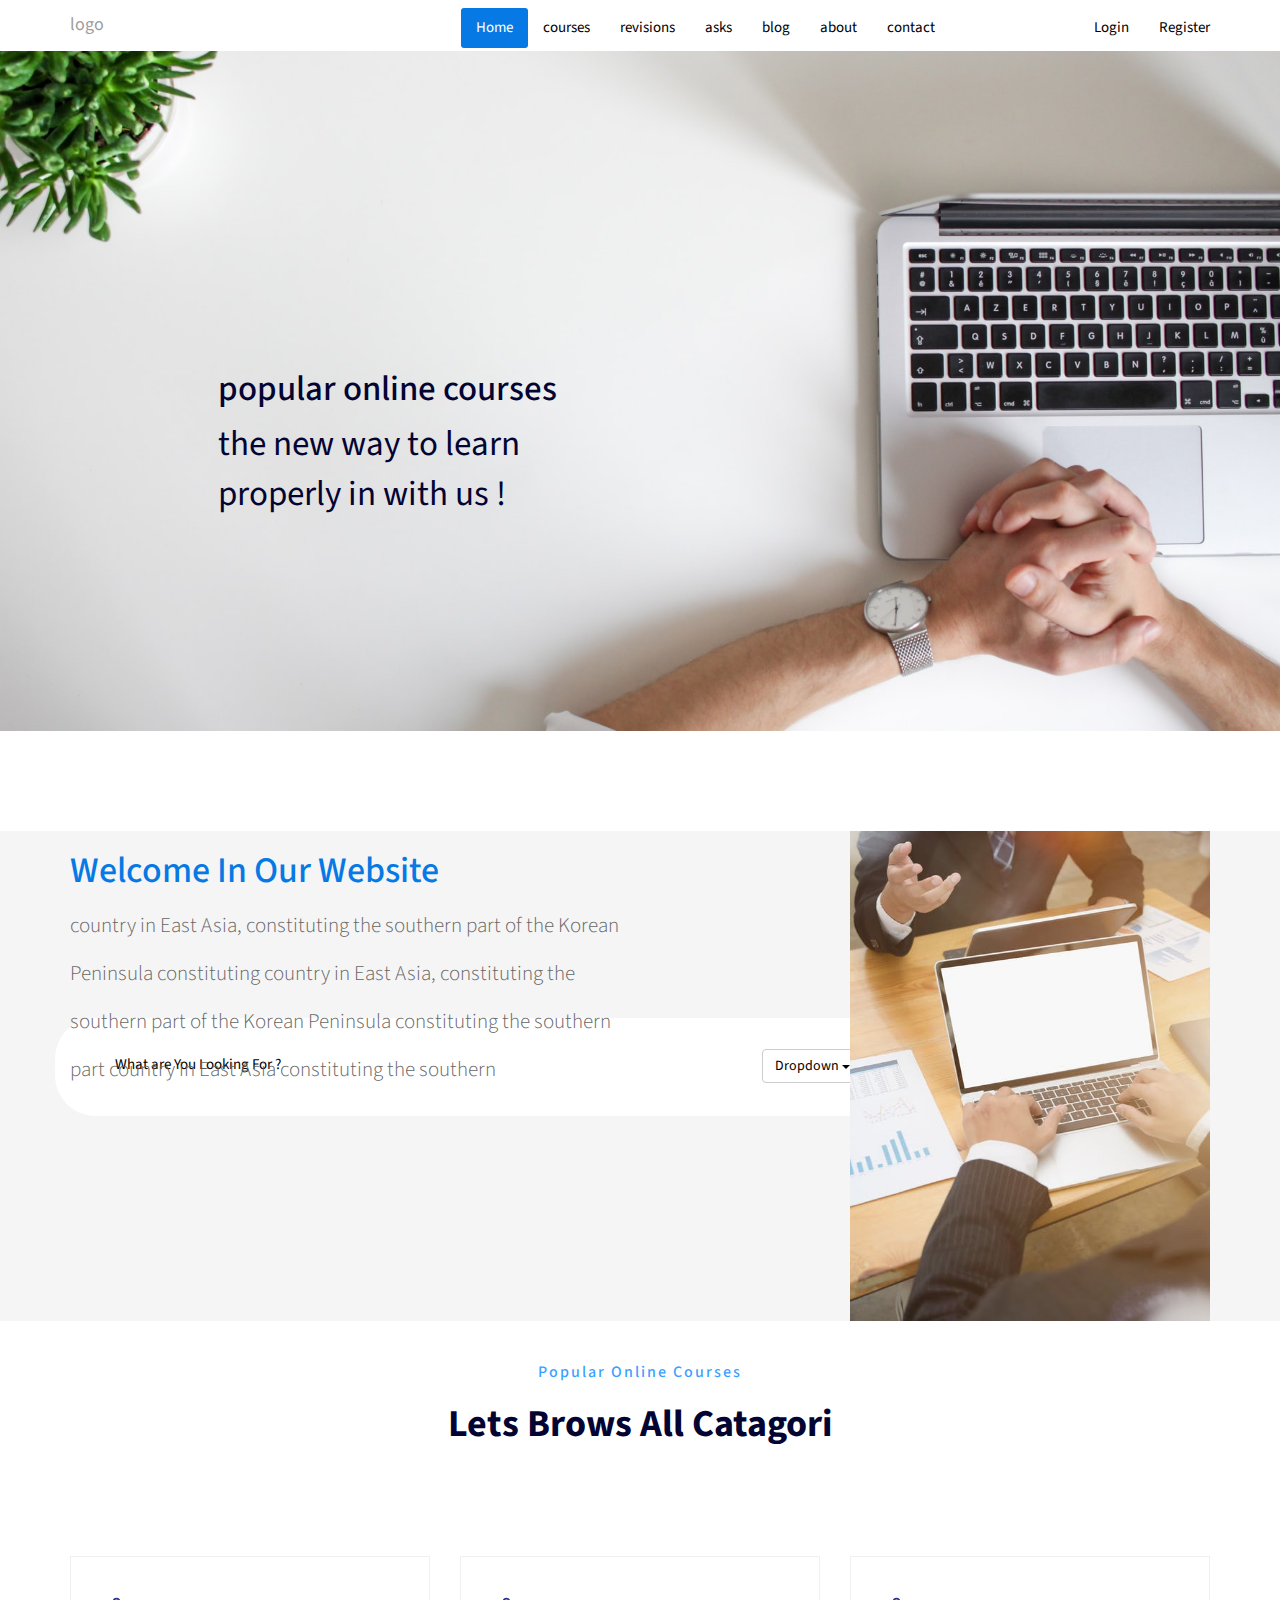
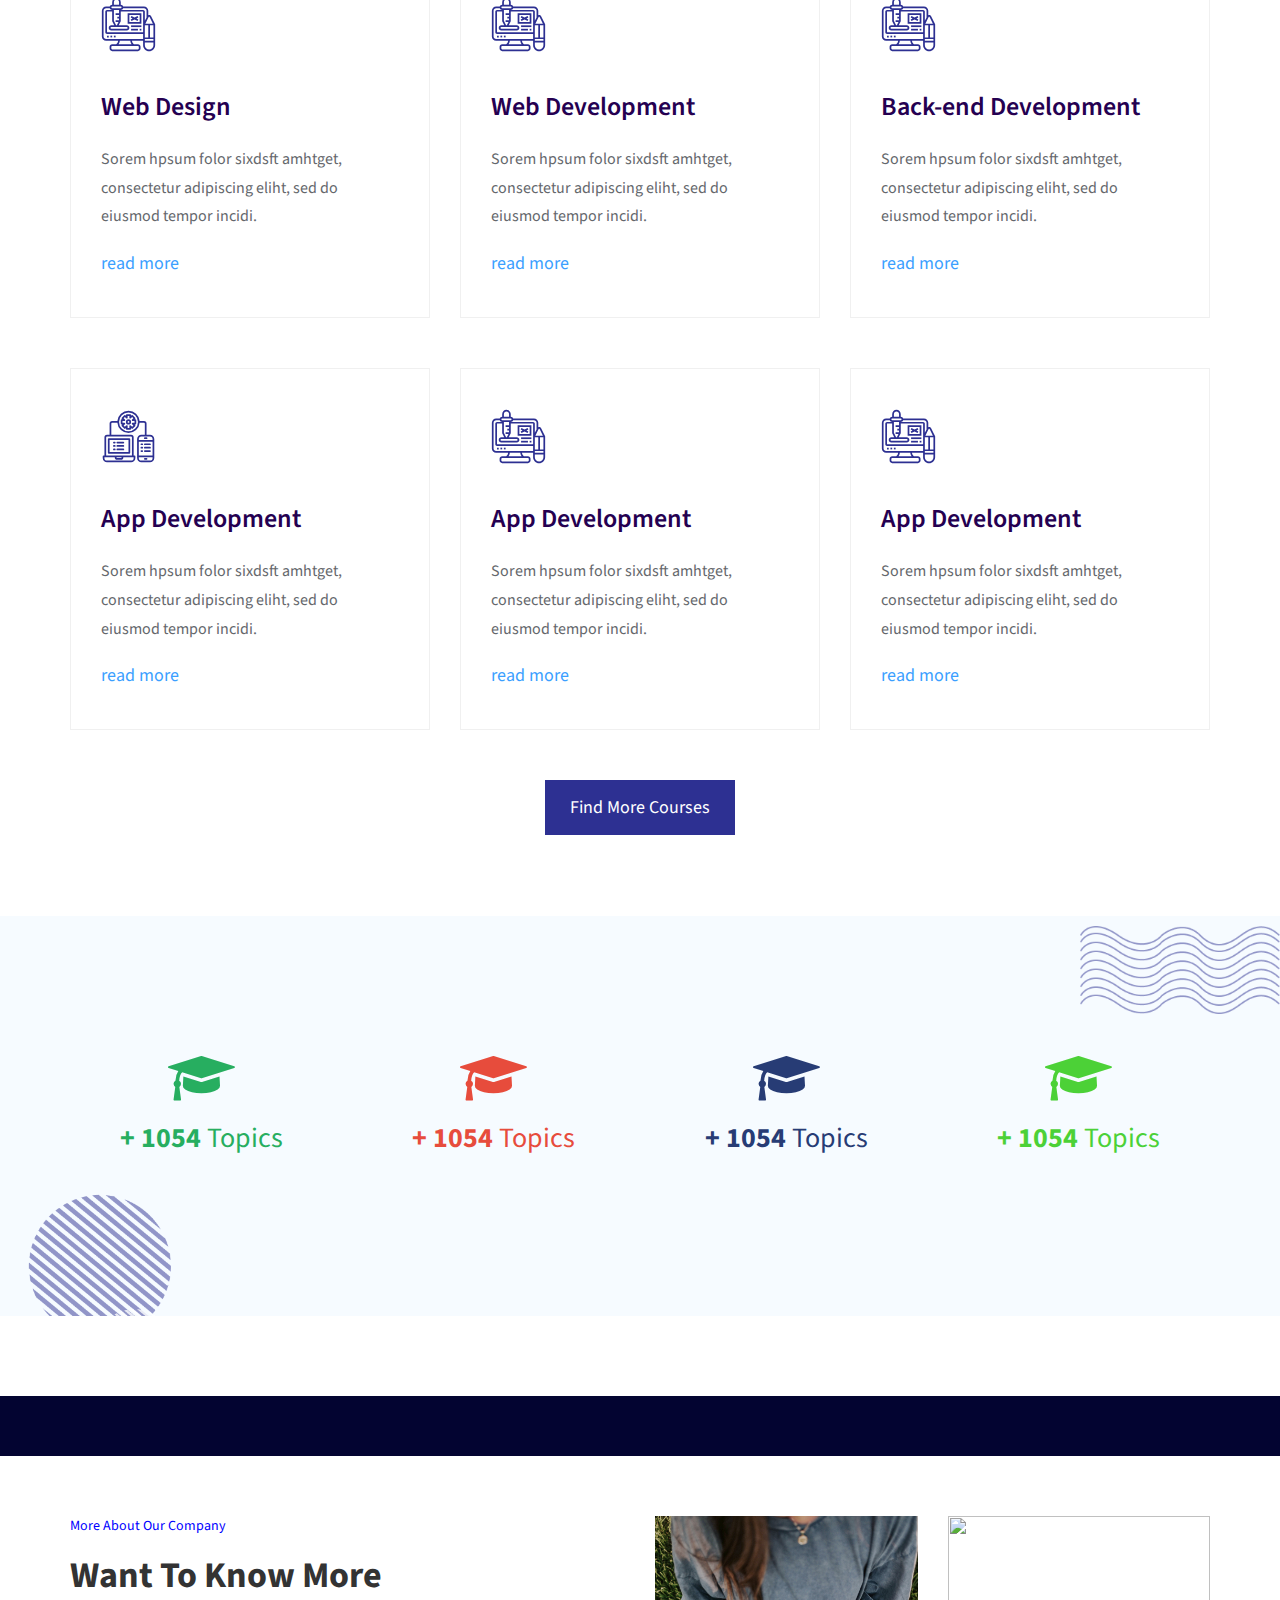
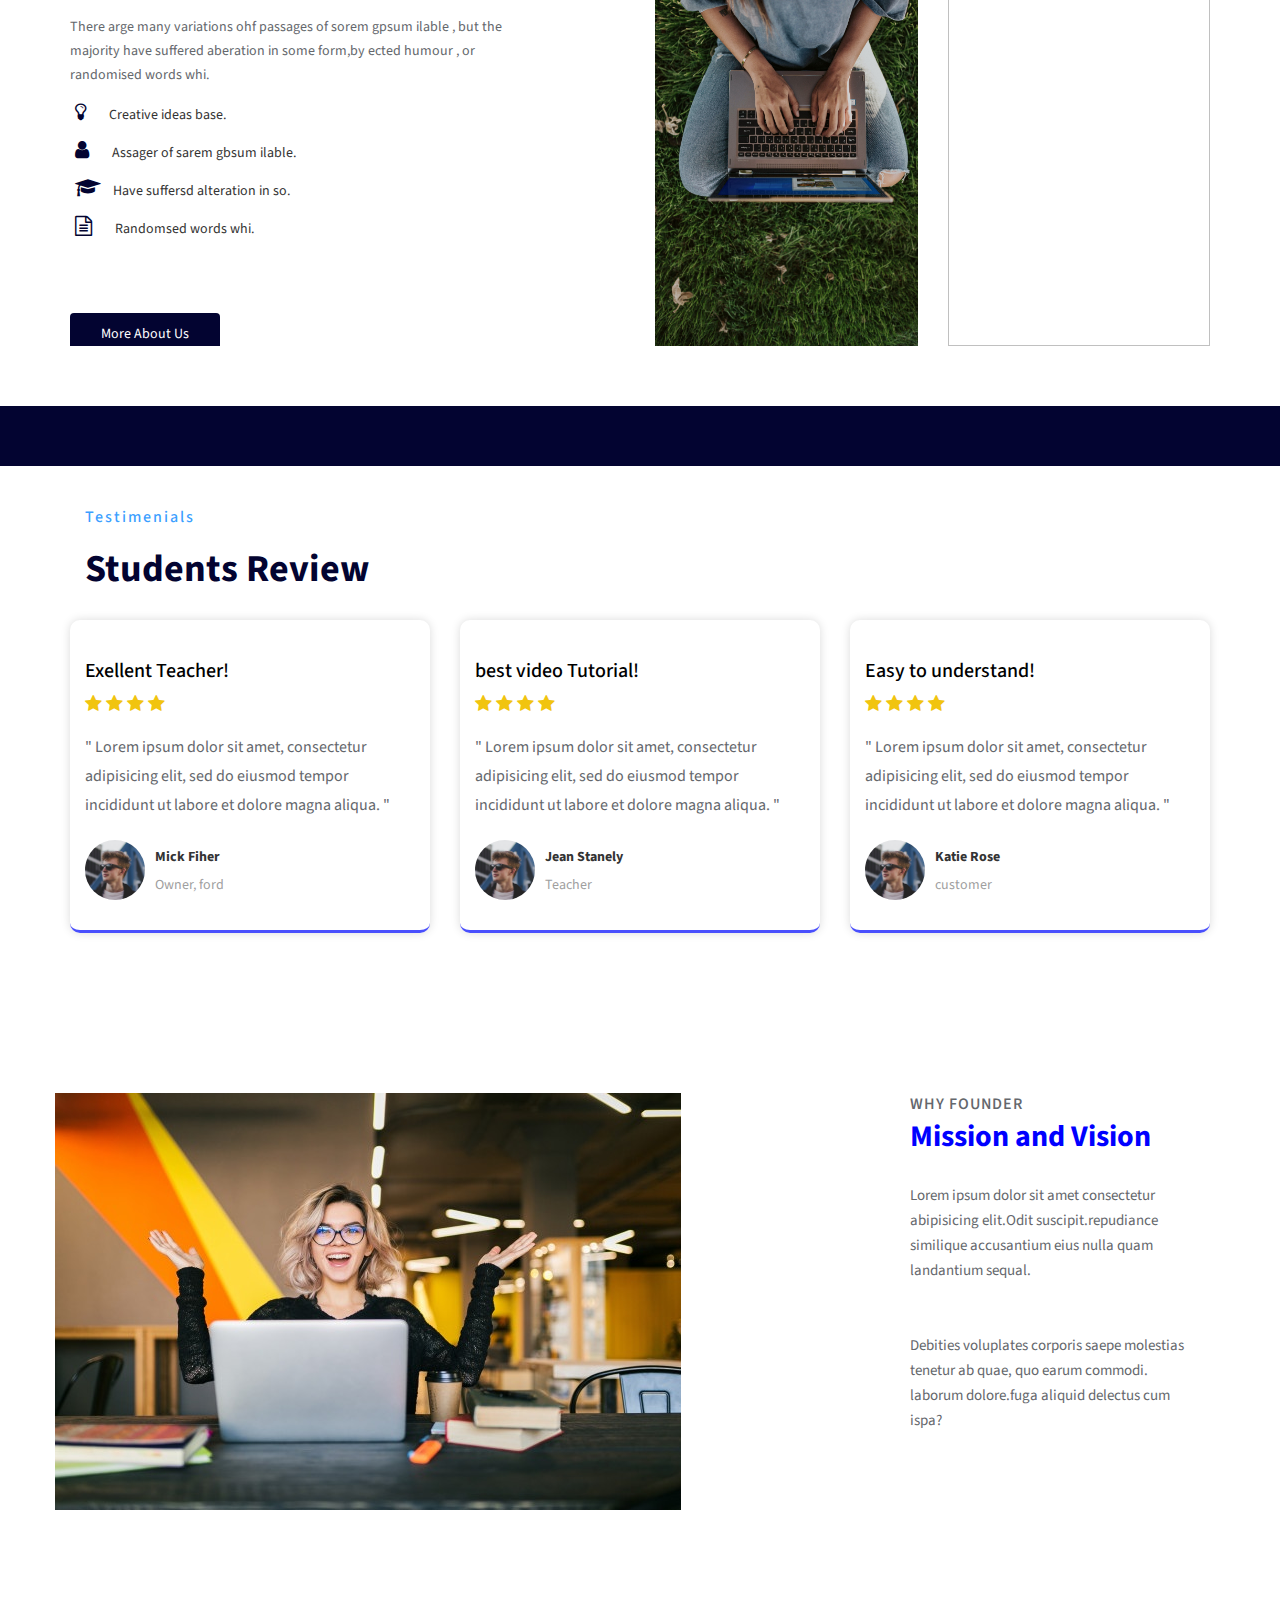
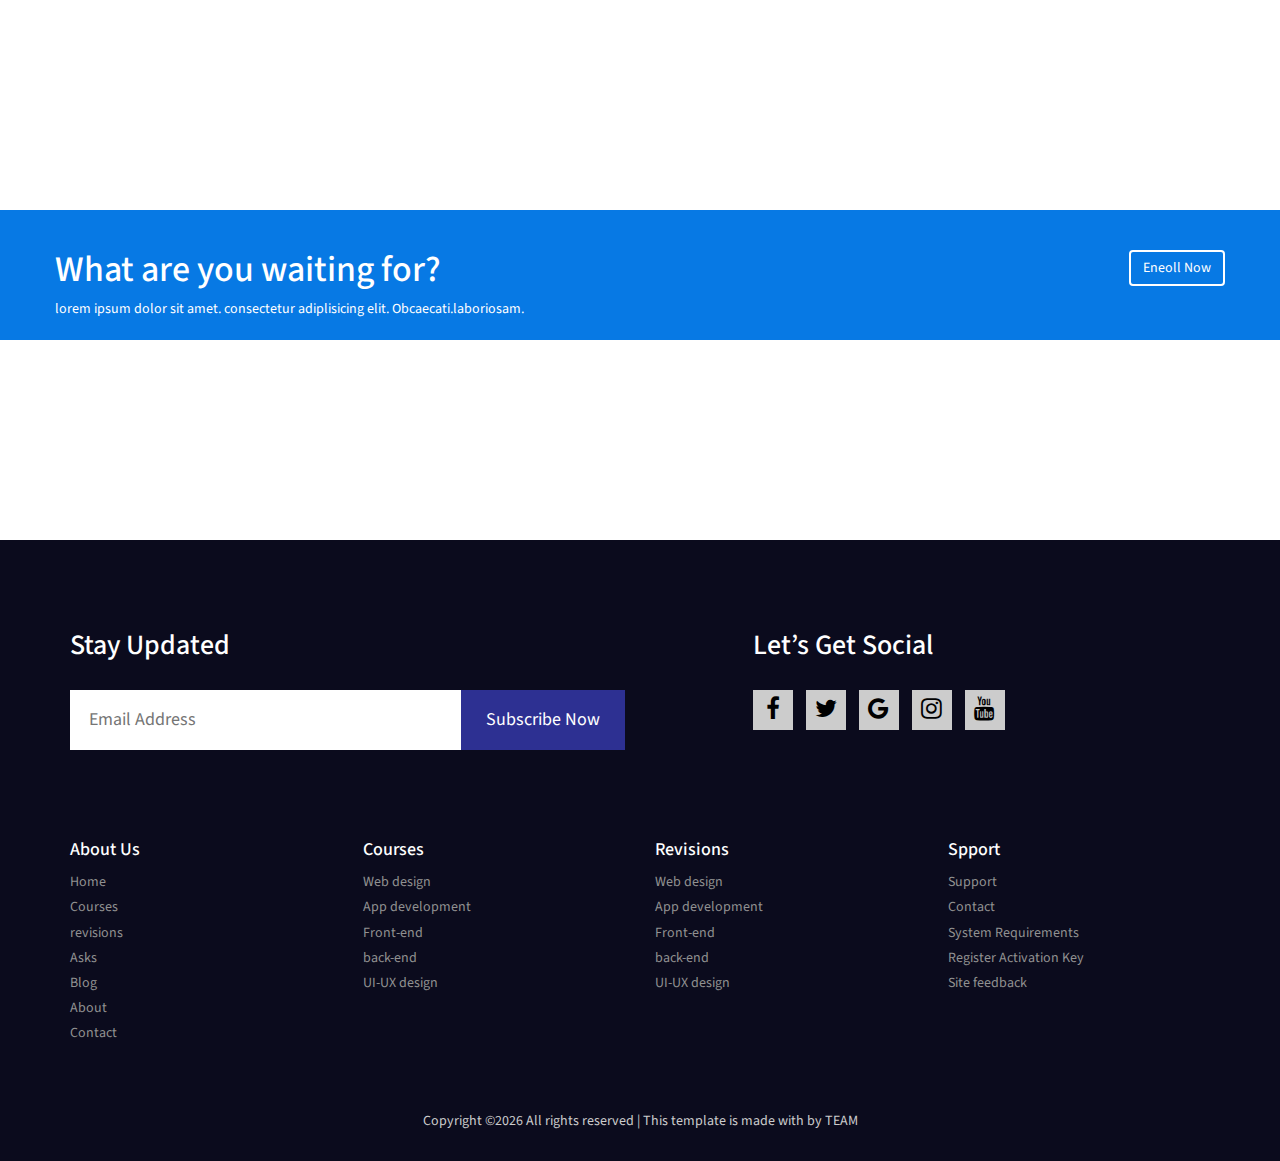
==== commit a57de330: "add about page" ====
--- a/index.html
+++ b/index.html
@@ -56,7 +56,7 @@
                         <li><a href="#">revisions</a></li>
                         <li><a href="#">asks</a></li>
                         <li><a href="#">blog</a></li>
-                        <li><a href="#">about</a></li>
+                        <li><a href="html/about.html">about</a></li>
                         <li><a href="#">contact</a></li>
                     </ul>
                 </div>
@@ -69,18 +69,9 @@
         </div>
     </nav>
     <!--End nav bar-->
-    
+
       </header>
 
-<<<<<<< HEAD
-                 <li>
-                <a href="#" data-toggle="control-sidebar">Revisions</a>
-              </li>
-                 <li>
-                <a href="html/about.html" data-toggle="control-sidebar">About US</a>
-              </li>
-=======
->>>>>>> 41102671635415a7d08e809ba7951b0ddd9844d9
 
     <!--Start paragraph in heading img-->
     <div class="heading">
@@ -91,7 +82,7 @@
             </div>
         </div>
 
-       
+
     <!--End paragraph in heading img-->
 
          <!--Start Search bar-->
@@ -132,7 +123,7 @@
             </div>
         </div>
     </div>
-        
+
     <!--Start welcome Page-->
 
     <div class="welcome text-center">
@@ -162,15 +153,13 @@
 
     <!--End welcome Page-->
 
-        
+
 
     <!--the main heading-->
 
-        <div class="main_heding">
-          <div class="container">
-            <p class="heading_label">Popular Online Courses</p>
-            <h2 class="heading_title">Lets Brows All Catagori</h2>
-          </div>
+        <div class="main_heding text-center">
+          <p class="heading_label">Popular Online Courses</p>
+          <h2 class="heading_title">Lets Brows All Catagori</h2>
         </div>
 
         <!--the main heading-->
@@ -418,8 +407,8 @@
         </section>
         <!-- end section about -->
 
-        
-        
+
+
         <!--start the testimenial-->
         <section id="testimenials">
           <div class="container">
@@ -614,11 +603,11 @@
                                     <!-- Footer Social -->
                                     <div class="footer-social">
 
-                                        <a href="#"><i class="fa fa-facebook-f"></i></a>
-                                        <a href="#"><i class="fa fa-twitter" ></i></a>
-                                        <a href="#"><i class="fa fa-google"></i></a>
-                                        <a href="#"><i class="fa fa-instagram"></i></a>
-                                        <a href="#"><i class="fa fa-youtube"></i></a>
+                                        <a class="fb_link" href="#"><i class="fa fa-facebook-f"></i></a>
+                                        <a class="tw_link" href="#"><i class="fa fa-twitter" ></i></a>
+                                        <a class="g_link" href="#"><i class="fa fa-google"></i></a>
+                                        <a class="ins_link" href="#"><i class="fa fa-instagram"></i></a>
+                                        <a class="yo_link" href="#"><i class="fa fa-youtube"></i></a>
                                       </div>
                                 </div>
                             </div>
--- a/css/style.css
+++ b/css/style.css
@@ -122,7 +122,7 @@
 background-color: #FFF;
 outline: none;
 margin-top: 22px;
-margin-left: -12px; 
+margin-left: -12px;
 transition: all .6s;
 
 }
@@ -144,7 +144,7 @@
 background-color: #0779e4;
 }
 
-/*search Button*/ 
+/*search Button*/
 .search-btn .btn{
 background-color: #0779e4;
 }
@@ -375,8 +375,7 @@
 
 /*start the main responsive heading*/
 .main_heding{
-  text-align: center;
-  padding: 50px 0;
+  padding: 40px 0 20px;
 }
 .main_heding .heading_label{
   font-size: 16px;
@@ -667,4 +666,26 @@
 footer .footer-bottom .footer-copy-right{
   color: #ccc
 }
+footer .footer-social a{
+  display: inline-block;
+  width: 40px;
+  height: 40px;
+  background-color: #ccc;
+  font-size: 24px;
+  text-align: center;
+  line-height: 40px;
+  margin-right: 10px;
+  color: #000;
+  transition: all .3s ease;
+}
+footer .footer-social a:hover{
+  color: #fff;
+  border-radius: 50%;
+}
+
+footer .footer-social a.fb_link:hover{background-color: #3b5998;}
+footer .footer-social a.tw_link:hover{background-color: #00aeef;}
+footer .footer-social a.g_link:hover{background-color: #dd4b39;}
+footer .footer-social a.ins_link:hover{background-color: #e1306c;}
+footer .footer-social a.yo_link:hover{background-color: #ff0000;}
 /*end the footer*/
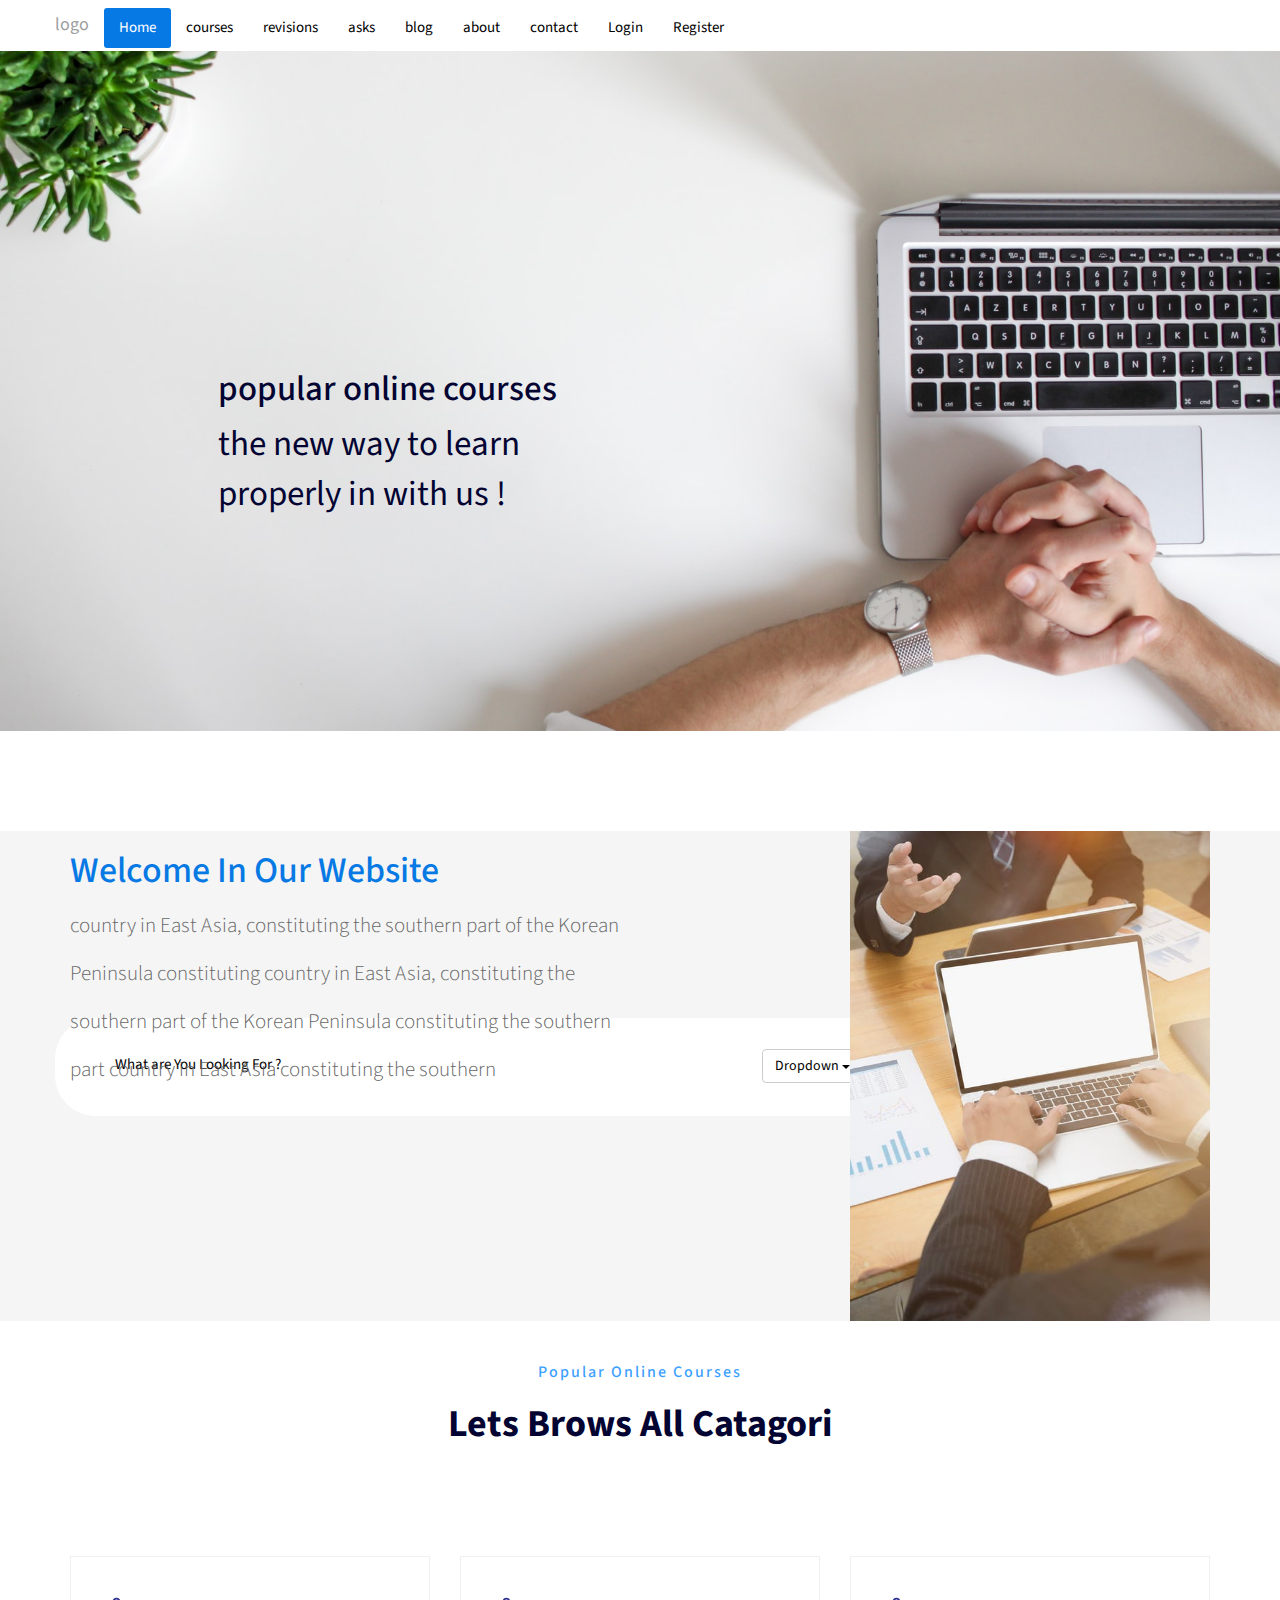
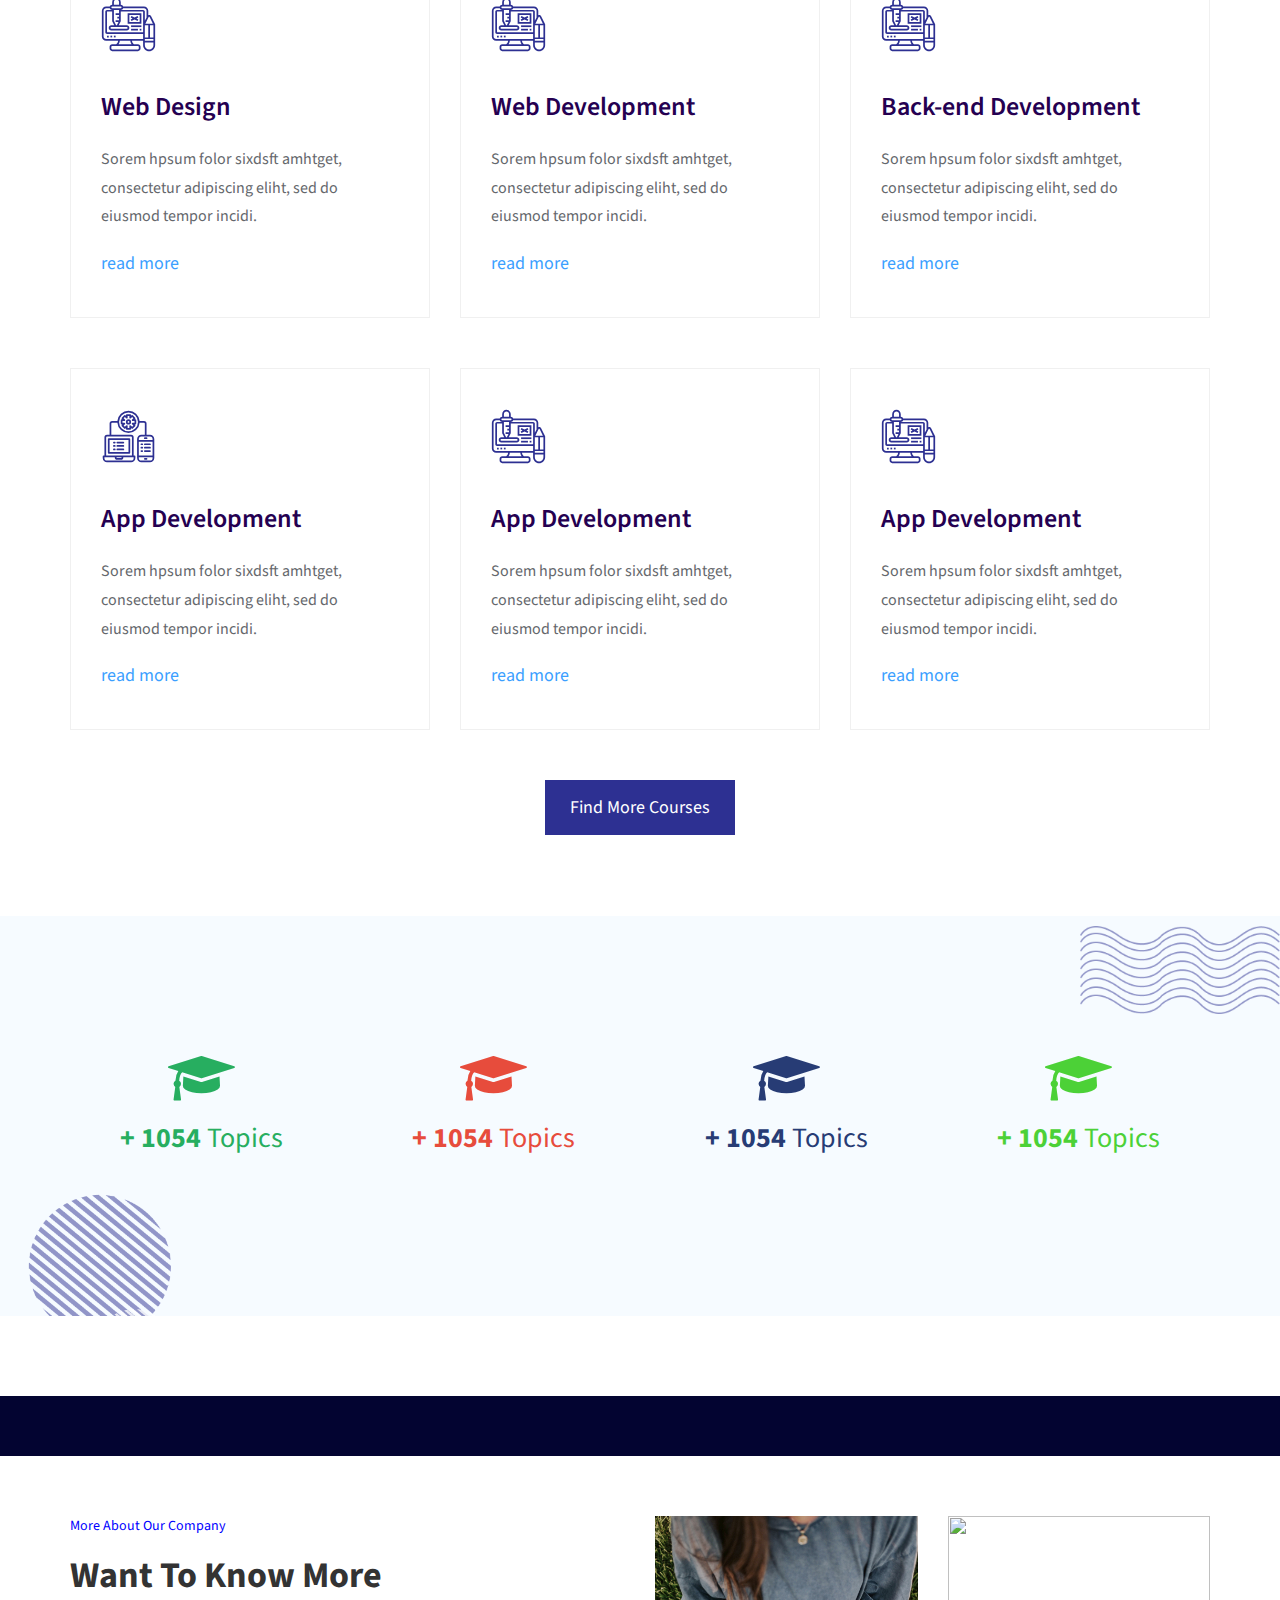
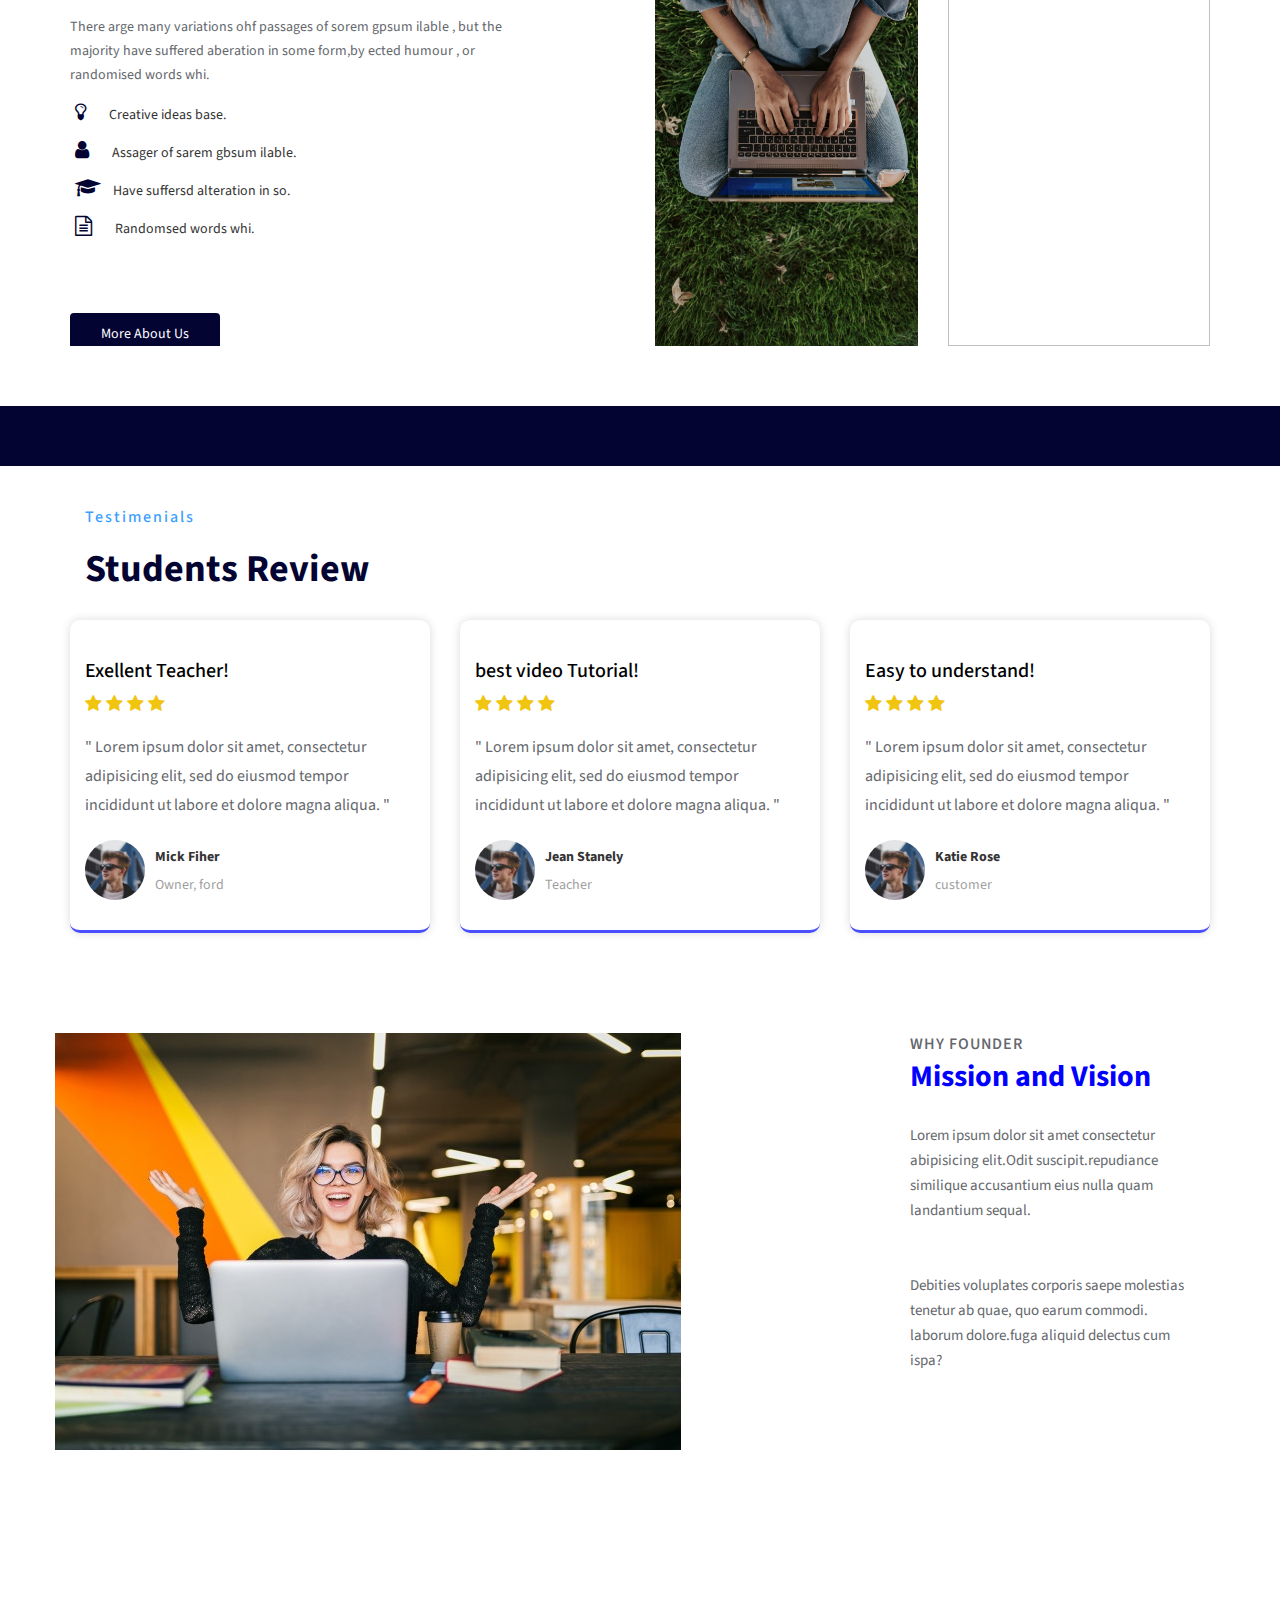
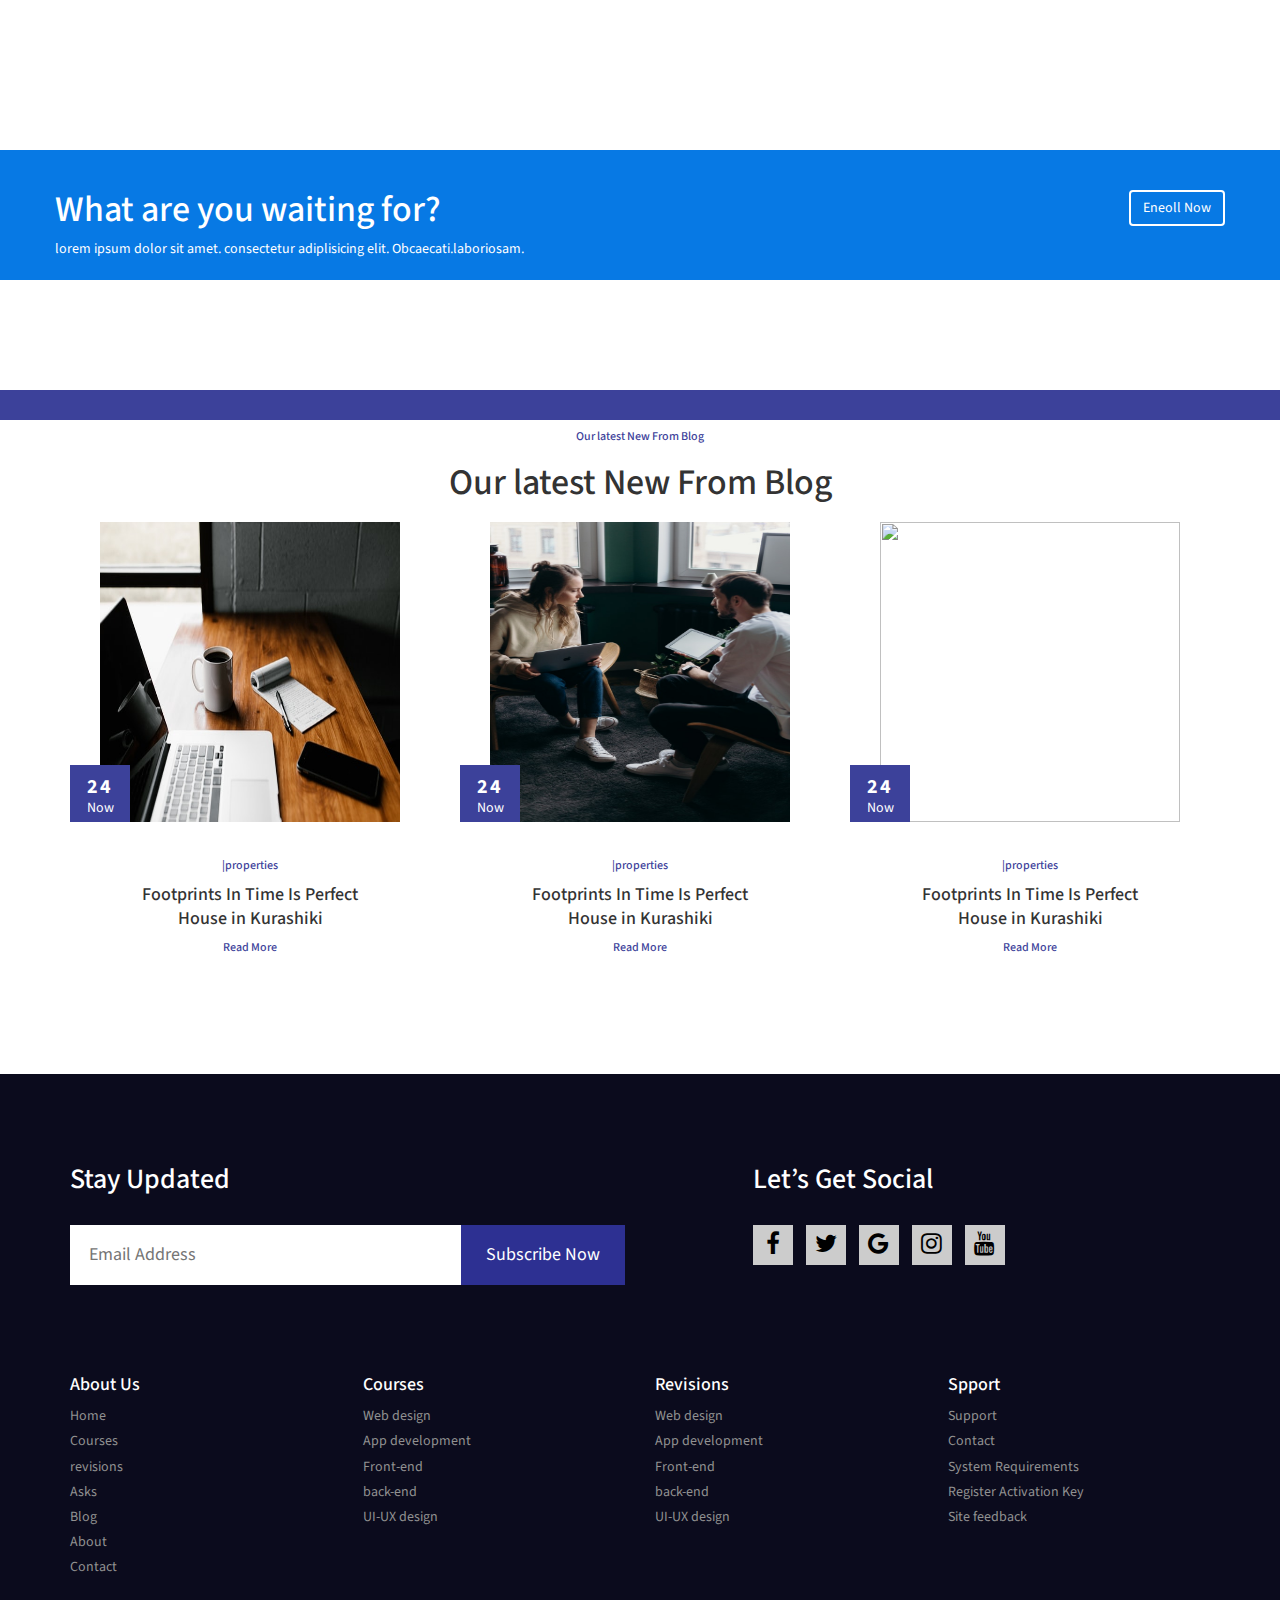
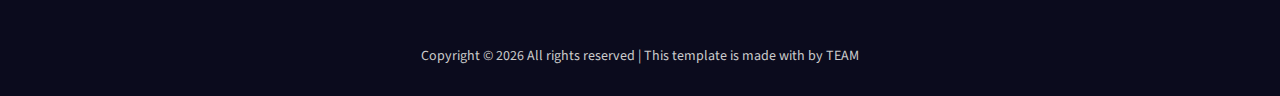
==== commit c5ef94a3: "project" ====
--- a/index.html
+++ b/index.html
@@ -1,154 +1,162 @@
 <!DOCTYPE html>
-<html >
- <head>
-      <meta charset="utf-8">
-      <meta http-equiv="X-UA-Compatible" content="IE=edge">
-      <title>ACDMAIC</title>
-
-      <!-- Tell the browser to be responsive to screen width -->
-      <meta content="width=device-width, initial-scale=1, maximum-scale=1, user-scalable=no" name="viewport">
-
-
-      <!-- Bootstrap 3.3.7 -->
-      <link rel="stylesheet" href="css/bootstrap.min.css">
-
-      <!-- Font Awesome -->
-      <link rel="stylesheet" href="css/font-awesome.min.css">
-
-      <!-- Ionicons -->
-      <link rel="stylesheet" href="css/ionicons.min.css">
-
-      <!-- STYLE -->
-     <link rel="stylesheet"  href="css/style.css">
-
-      <!-- Google Font -->
-      <link rel="stylesheet" href="https://fonts.googleapis.com/css?family=Source+Sans+Pro:300,400,600,700,300italic,400italic,600italic">
- </head>
-
- <body class="hold-transition skin-blue sidebar-mini">
-
-    <div class="wrapper">
-
-      <header class="main-header">
-          <!--Start nav-bar-->
-    <nav class="navbar navbar-inverse navbar-fixed-top">
+<html>
+
+<head>
+  <meta charset="utf-8">
+  <meta http-equiv="X-UA-Compatible" content="IE=edge">
+  <title>ACDMAIC</title>
+
+  <!-- Tell the browser to be responsive to screen width -->
+  <meta content="width=device-width, initial-scale=1, maximum-scale=1, user-scalable=no" name="viewport">
+
+
+  <!-- Bootstrap 3.3.7 -->
+  <link rel="stylesheet" href="css/bootstrap.min.css">
+
+  <!-- Font Awesome -->
+  <link rel="stylesheet" href="css/font-awesome.min.css">
+
+  <!-- Ionicons -->
+  <link rel="stylesheet" href="css/ionicons.min.css">
+
+  <!-- STYLE -->
+  <link rel="stylesheet" href="css/style.css">
+
+  <!-- Google Font -->
+  <link rel="stylesheet"
+    href="https://fonts.googleapis.com/css?family=Source+Sans+Pro:300,400,600,700,300italic,400italic,600italic">
+</head>
+
+<body class="hold-transition skin-blue sidebar-mini">
+
+  <div class="wrapper">
+
+    <header class="main-header">
+      <!--Start nav-bar-->
+      <nav class="navbar navbar-inverse navbar-fixed-top">
         <!-- start container -->
         <div class="container">
+
+          <div class="row">
+
+
             <div class="navbar-header">
-                <button type="button" class="navbar-toggle collapsed" data-toggle="collapse"
-                    data-target="#bs-example-navbar-collapse-1" aria-expanded="false">
-                    <span class="sr-only">Toggle navigation</span>
-                    <span class="icon-bar"></span>
-                    <span class="icon-bar"></span>
-                    <span class="icon-bar"></span>
-                </button>
-                <a class="navbar-brand" href="#">logo</a>
-                <!--LOGO-->
+              <button type="button" class="navbar-toggle collapsed" data-toggle="collapse"
+                data-target="#bs-example-navbar-collapse-1" aria-expanded="false">
+                <span class="sr-only">Toggle navigation</span>
+                <span class="icon-bar"></span>
+                <span class="icon-bar"></span>
+                <span class="icon-bar"></span>
+              </button>
+              <a class="navbar-brand" href="#">logo</a>
+              <!--LOGO-->
             </div>
 
             <!--for phone meanu-->
             <div class="collapse navbar-collapse" id="bs-example-navbar-collapse-1">
-                <div class="links-contanier">
-                    <ul class="nav navbar-nav ">
-                        <!--Links active and what you want to add-->
-                        <li class="active"><a href="#">Home <span class="sr-only">(current)</span></a></li>
-                        <li><a href="#">courses</a></li>
-                        <li><a href="#">revisions</a></li>
-                        <li><a href="#">asks</a></li>
-                        <li><a href="#">blog</a></li>
-                        <li><a href="html/about.html">about</a></li>
-                        <li><a href="#">contact</a></li>
-                    </ul>
-                </div>
-                <ul class="nav navbar-nav navbar-right loginandregister">
-                    <li><a href="#">Login</a></li>
-                    <li><a href="#">Register</a></li>
+              
+                <ul class="nav navbar-nav mr-auto">
+                  <!--Links active and what you want to add-->
+                  <li class="active"><a href="#">Home <span class="sr-only">(current)</span></a></li>
+                  <li><a href="#">courses</a></li>
+                  <li><a href="#">revisions</a></li>
+                  <li><a href="#">asks</a></li>
+                  <li><a href="#">blog</a></li>
+                  <li><a href="html/about.html">about</a></li>
+                  <li><a href="#">contact</a></li>
                 </ul>
-            </div>
-
-        </div>
-    </nav>
-    <!--End nav bar-->
-
-      </header>
+              
+              <ul class="nav navbar-nav mr-auto  loginandregister">
+                <li><a href="#">Login</a></li>
+                <li><a href="#">Register</a></li>
+              </ul>
+            </div>
+
+          </div>
+        </div>
+
+      </nav>
+      <!--End nav bar-->
+
+    </header>
 
 
     <!--Start paragraph in heading img-->
     <div class="heading">
-        <div class=" container">
-            <div class="word">
-                <h6>popular online courses</h6>
-                <p class="laed">the new way to learn properly in with us !</p>
-            </div>
-        </div>
-
-
-    <!--End paragraph in heading img-->
-
-         <!--Start Search bar-->
-        <div class="container">
-            <div class="row">
-
-                <div class="search-dropdown text-center">
-
-                    <div class="col-lg-6 col-xs-8">
-                        <div class="search">
-                            <input type="search" name="" placeholder="What are You Looking For ?">
-                        </div>
-                    </div>
-
-                    <div class="col-lg-4 col-xs-2">
-                        <div class="dropdown">
-                            <button class="btn btn-default dropdown-toggle" type="button" id="dropdownMenu1"
-                                data-toggle="dropdown" aria-haspopup="true" aria-expanded="true">
-                                Dropdown
-                                <span class="caret"></span>
-                            </button>
-                            <ul class="dropdown-menu" aria-labelledby="dropdownMenu1">
-                                <li><a href="#">Action</a></li>
-                                <li><a href="#">Another action</a></li>
-                                <li role="separator" class="divider"></li>
-                                <li><a href="#">Separated link</a></li>
-                            </ul>
-                        </div>
-                    </div>
-
-                    <div class="col-xs-2">
-                        <div class="search-btn">
-                            <button type="button" class="btn btn-primary">search</button>
-                        </div>
-                    </div>
-
-                </div>
-            </div>
-        </div>
+      <div class=" container">
+        <div class="word">
+          <h6>popular online courses</h6>
+          <p class="laed">the new way to learn properly in with us !</p>
+        </div>
+      </div>
+
+
+      <!--End paragraph in heading img-->
+
+      <!--Start Search bar-->
+      <div class="container">
+        <div class="row">
+
+          <div class="search-dropdown text-center">
+
+            <div class="col-lg-6 col-xs-8">
+              <div class="search">
+                <input type="search" name="" placeholder="What are You Looking For ?">
+              </div>
+            </div>
+
+            <div class="col-lg-4 col-xs-2">
+              <div class="dropdown">
+                <button class="btn btn-default dropdown-toggle" type="button" id="dropdownMenu1" data-toggle="dropdown"
+                  aria-haspopup="true" aria-expanded="true">
+                  Dropdown
+                  <span class="caret"></span>
+                </button>
+                <ul class="dropdown-menu" aria-labelledby="dropdownMenu1">
+                  <li><a href="#">Action</a></li>
+                  <li><a href="#">Another action</a></li>
+                  <li role="separator" class="divider"></li>
+                  <li><a href="#">Separated link</a></li>
+                </ul>
+              </div>
+            </div>
+
+            <div class="col-xs-2">
+              <div class="search-btn">
+                <button type="button" class="btn btn-primary">search</button>
+              </div>
+            </div>
+
+          </div>
+        </div>
+      </div>
     </div>
 
     <!--Start welcome Page-->
 
     <div class="welcome text-center">
-        <div class="container">
-            <div class="row">
-
-                <div class="col-lg-6">
-                    <div class="welcome-text text-left">
-                        <h1>Welcome In Our Website</h1>
-                        <p class="lead">
-                            country in East Asia, constituting the southern part of the Korean Peninsula constituting
-                            country in East Asia, constituting the southern part of the Korean Peninsula
-                            constituting the southern part country in East Asia constituting the southern </p>
-                    </div>
-                </div>
-
-<div class="col-lg-2"></div>
-                <div class="col-lg-4 ">
-                    <div class="welcome-img">
-                        <img src="images/welcome.jpeg">
-                    </div>
-                </div>
-
-            </div>
-        </div>
+      <div class="container">
+        <div class="row">
+
+          <div class="col-lg-6">
+            <div class="welcome-text text-left">
+              <h1>Welcome In Our Website</h1>
+              <p class="lead">
+                country in East Asia, constituting the southern part of the Korean Peninsula constituting
+                country in East Asia, constituting the southern part of the Korean Peninsula
+                constituting the southern part country in East Asia constituting the southern </p>
+            </div>
+          </div>
+
+          <div class="col-lg-2"></div>
+          <div class="col-lg-4 ">
+            <div class="welcome-img">
+              <img src="images/welcome.jpeg">
+            </div>
+          </div>
+
+        </div>
+      </div>
     </div>
 
     <!--End welcome Page-->
@@ -157,549 +165,702 @@
 
     <!--the main heading-->
 
-        <div class="main_heding text-center">
-          <p class="heading_label">Popular Online Courses</p>
-          <h2 class="heading_title">Lets Brows All Catagori</h2>
-        </div>
-
+    <div class="main_heding text-center">
+      <p class="heading_label">Popular Online Courses</p>
+      <h2 class="heading_title">Lets Brows All Catagori</h2>
+    </div>
+
+    <!--the main heading-->
+
+
+    <!-- starting the courses section  -->
+    <section class="courses">
+      <div class="container">
+        <div class="row">
+          <div class="col-sm-6 col-md-4">
+            <div class="course_box">
+              <div class="icon">
+                <svg id="Layer_5" enable-background="new 0 0 64 64" height="" viewBox="0 0 64 64" width="55">
+                  <g>
+                    <path d="m7 45h2v2h-2z" />
+                    <path d="m11 45h2v2h-2z" />
+                    <path d="m15 45h2v2h-2z" />
+                    <path
+                      d="m58.342 22.447c-.447-.892-1.344-1.447-2.342-1.447-.355 0-.686.092-1 .222v-5.222c0-2.757-2.243-5-5-5h-24.184c-.414-1.161-1.514-2-2.816-2v-3c0-2.757-2.243-5-5-5s-5 2.243-5 5v3c-1.302 0-2.402.839-2.816 2h-4.184c-2.757 0-5 2.243-5 5v30c0 2.757 2.243 5 5 5h13.962c-.168 1.595-.997 3.041-2.296 4h-4.666c-1.654 0-3 1.346-3 3v2c0 1.654 1.346 3 3 3h30c1.654 0 3-1.346 3-3v-2c0-1.654-1.346-3-3-3h-4.666c-1.299-.959-2.128-2.405-2.296-4h12.962v5c0 3.86 3.141 7 7 7s7-3.14 7-7v-24.236zm-1.789.895 3.829 7.658h-8.764l3.829-7.658c.211-.423.895-.422 1.106 0zm-35.553-4.342h-4v2h4v2h-2v2h2v2h-4v2h3.382l-1.829 3.658c-.211.423-.895.422-1.105 0l-2.448-4.894v-12.764h6zm9 16c.552 0 1 .449 1 1s-.448 1-1 1h-18c-.552 0-1-.449-1-1s.448-1 1-1zm-14.618-2h-3.382c-1.654 0-3 1.346-3 3s1.346 3 3 3h18c1.654 0 3-1.346 3-3s-1.346-3-3-3h-9.382l2.382-4.764v-11.236h26v14.764.236 9h-42v-24h6v11.236zm35.618 14v-14h4v14zm0 2h10v2h-10zm6-2v-14h4v14zm-4-31v7.763l-2 4v-10.763c0-1.103-.897-2-2-2h-26c1.302 0 2.402-.839 2.816-2h24.184c1.654 0 3 1.346 3 3zm-38-10c0-1.654 1.346-3 3-3s3 1.346 3 3v3h-6zm-2 5h10c.552 0 1 .449 1 1s-.448 1-1 1h-10c-.552 0-1-.449-1-1s.448-1 1-1zm31 47v2c0 .551-.448 1-1 1h-30c-.552 0-1-.449-1-1v-2c0-.551.448-1 1-1h30c.552 0 1 .449 1 1zm-8.47-3h-15.06c.858-1.155 1.378-2.536 1.492-4h12.075c.115 1.464.635 2.845 1.493 4zm-29.53-6c-1.654 0-3-1.346-3-3v-30c0-1.654 1.346-3 3-3h4.184c.414 1.161 1.514 2 2.816 2h-6c-1.103 0-2 .897-2 2v24c0 1.103.897 2 2 2h42v6zm50 12c-2.757 0-5-2.243-5-5v-3h10v3c0 2.757-2.243 5-5 5z" />
+                    <path d="m47 19h-16v12h16zm-2 10h-12v-8h12z" />
+                    <path
+                      d="m35.447 27.895 3.553-1.777 3.553 1.777.894-1.79-2.211-1.105 2.211-1.105-.894-1.79-3.553 1.777-3.553-1.777-.894 1.79 2.211 1.105-2.211 1.105z" />
+                    <path d="m35 33h12v2h-12z" />
+                    <path d="m45 37h2v2h-2z" />
+                    <path d="m35 37h8v2h-8z" />
+                  </g>
+                </svg>
+              </div>
+              <div class="course_title">
+                <a href="#">Web Design</a>
+              </div>
+              <div class="course_description">
+                Sorem hpsum folor sixdsft amhtget, consectetur adipiscing eliht, sed do eiusmod tempor incidi.
+              </div>
+              <a class="read_more" href="#">read more</a>
+            </div>
+          </div>
+          <div class="col-sm-6 col-md-4">
+            <div class="course_box">
+              <div class="icon">
+                <svg id="Layer_5" enable-background="new 0 0 64 64" height="" viewBox="0 0 64 64" width="55">
+                  <g>
+                    <path d="m7 45h2v2h-2z" />
+                    <path d="m11 45h2v2h-2z" />
+                    <path d="m15 45h2v2h-2z" />
+                    <path
+                      d="m58.342 22.447c-.447-.892-1.344-1.447-2.342-1.447-.355 0-.686.092-1 .222v-5.222c0-2.757-2.243-5-5-5h-24.184c-.414-1.161-1.514-2-2.816-2v-3c0-2.757-2.243-5-5-5s-5 2.243-5 5v3c-1.302 0-2.402.839-2.816 2h-4.184c-2.757 0-5 2.243-5 5v30c0 2.757 2.243 5 5 5h13.962c-.168 1.595-.997 3.041-2.296 4h-4.666c-1.654 0-3 1.346-3 3v2c0 1.654 1.346 3 3 3h30c1.654 0 3-1.346 3-3v-2c0-1.654-1.346-3-3-3h-4.666c-1.299-.959-2.128-2.405-2.296-4h12.962v5c0 3.86 3.141 7 7 7s7-3.14 7-7v-24.236zm-1.789.895 3.829 7.658h-8.764l3.829-7.658c.211-.423.895-.422 1.106 0zm-35.553-4.342h-4v2h4v2h-2v2h2v2h-4v2h3.382l-1.829 3.658c-.211.423-.895.422-1.105 0l-2.448-4.894v-12.764h6zm9 16c.552 0 1 .449 1 1s-.448 1-1 1h-18c-.552 0-1-.449-1-1s.448-1 1-1zm-14.618-2h-3.382c-1.654 0-3 1.346-3 3s1.346 3 3 3h18c1.654 0 3-1.346 3-3s-1.346-3-3-3h-9.382l2.382-4.764v-11.236h26v14.764.236 9h-42v-24h6v11.236zm35.618 14v-14h4v14zm0 2h10v2h-10zm6-2v-14h4v14zm-4-31v7.763l-2 4v-10.763c0-1.103-.897-2-2-2h-26c1.302 0 2.402-.839 2.816-2h24.184c1.654 0 3 1.346 3 3zm-38-10c0-1.654 1.346-3 3-3s3 1.346 3 3v3h-6zm-2 5h10c.552 0 1 .449 1 1s-.448 1-1 1h-10c-.552 0-1-.449-1-1s.448-1 1-1zm31 47v2c0 .551-.448 1-1 1h-30c-.552 0-1-.449-1-1v-2c0-.551.448-1 1-1h30c.552 0 1 .449 1 1zm-8.47-3h-15.06c.858-1.155 1.378-2.536 1.492-4h12.075c.115 1.464.635 2.845 1.493 4zm-29.53-6c-1.654 0-3-1.346-3-3v-30c0-1.654 1.346-3 3-3h4.184c.414 1.161 1.514 2 2.816 2h-6c-1.103 0-2 .897-2 2v24c0 1.103.897 2 2 2h42v6zm50 12c-2.757 0-5-2.243-5-5v-3h10v3c0 2.757-2.243 5-5 5z" />
+                    <path d="m47 19h-16v12h16zm-2 10h-12v-8h12z" />
+                    <path
+                      d="m35.447 27.895 3.553-1.777 3.553 1.777.894-1.79-2.211-1.105 2.211-1.105-.894-1.79-3.553 1.777-3.553-1.777-.894 1.79 2.211 1.105-2.211 1.105z" />
+                    <path d="m35 33h12v2h-12z" />
+                    <path d="m45 37h2v2h-2z" />
+                    <path d="m35 37h8v2h-8z" />
+                  </g>
+                </svg>
+              </div>
+              <div class="course_title">
+                <a href="#">Web Development</a>
+              </div>
+              <div class="course_description">
+                Sorem hpsum folor sixdsft amhtget, consectetur adipiscing eliht, sed do eiusmod tempor incidi.
+              </div>
+              <a class="read_more" href="#">read more</a>
+            </div>
+          </div>
+          <div class="col-sm-6 col-md-4">
+            <div class="course_box">
+              <div class="icon">
+                <svg id="Layer_5" enable-background="new 0 0 64 64" height="" viewBox="0 0 64 64" width="55">
+                  <g>
+                    <path d="m7 45h2v2h-2z" />
+                    <path d="m11 45h2v2h-2z" />
+                    <path d="m15 45h2v2h-2z" />
+                    <path
+                      d="m58.342 22.447c-.447-.892-1.344-1.447-2.342-1.447-.355 0-.686.092-1 .222v-5.222c0-2.757-2.243-5-5-5h-24.184c-.414-1.161-1.514-2-2.816-2v-3c0-2.757-2.243-5-5-5s-5 2.243-5 5v3c-1.302 0-2.402.839-2.816 2h-4.184c-2.757 0-5 2.243-5 5v30c0 2.757 2.243 5 5 5h13.962c-.168 1.595-.997 3.041-2.296 4h-4.666c-1.654 0-3 1.346-3 3v2c0 1.654 1.346 3 3 3h30c1.654 0 3-1.346 3-3v-2c0-1.654-1.346-3-3-3h-4.666c-1.299-.959-2.128-2.405-2.296-4h12.962v5c0 3.86 3.141 7 7 7s7-3.14 7-7v-24.236zm-1.789.895 3.829 7.658h-8.764l3.829-7.658c.211-.423.895-.422 1.106 0zm-35.553-4.342h-4v2h4v2h-2v2h2v2h-4v2h3.382l-1.829 3.658c-.211.423-.895.422-1.105 0l-2.448-4.894v-12.764h6zm9 16c.552 0 1 .449 1 1s-.448 1-1 1h-18c-.552 0-1-.449-1-1s.448-1 1-1zm-14.618-2h-3.382c-1.654 0-3 1.346-3 3s1.346 3 3 3h18c1.654 0 3-1.346 3-3s-1.346-3-3-3h-9.382l2.382-4.764v-11.236h26v14.764.236 9h-42v-24h6v11.236zm35.618 14v-14h4v14zm0 2h10v2h-10zm6-2v-14h4v14zm-4-31v7.763l-2 4v-10.763c0-1.103-.897-2-2-2h-26c1.302 0 2.402-.839 2.816-2h24.184c1.654 0 3 1.346 3 3zm-38-10c0-1.654 1.346-3 3-3s3 1.346 3 3v3h-6zm-2 5h10c.552 0 1 .449 1 1s-.448 1-1 1h-10c-.552 0-1-.449-1-1s.448-1 1-1zm31 47v2c0 .551-.448 1-1 1h-30c-.552 0-1-.449-1-1v-2c0-.551.448-1 1-1h30c.552 0 1 .449 1 1zm-8.47-3h-15.06c.858-1.155 1.378-2.536 1.492-4h12.075c.115 1.464.635 2.845 1.493 4zm-29.53-6c-1.654 0-3-1.346-3-3v-30c0-1.654 1.346-3 3-3h4.184c.414 1.161 1.514 2 2.816 2h-6c-1.103 0-2 .897-2 2v24c0 1.103.897 2 2 2h42v6zm50 12c-2.757 0-5-2.243-5-5v-3h10v3c0 2.757-2.243 5-5 5z" />
+                    <path d="m47 19h-16v12h16zm-2 10h-12v-8h12z" />
+                    <path
+                      d="m35.447 27.895 3.553-1.777 3.553 1.777.894-1.79-2.211-1.105 2.211-1.105-.894-1.79-3.553 1.777-3.553-1.777-.894 1.79 2.211 1.105-2.211 1.105z" />
+                    <path d="m35 33h12v2h-12z" />
+                    <path d="m45 37h2v2h-2z" />
+                    <path d="m35 37h8v2h-8z" />
+                  </g>
+                </svg>
+              </div>
+              <div class="course_title">
+                <a href="#">Back-end Development</a>
+              </div>
+              <div class="course_description">
+                Sorem hpsum folor sixdsft amhtget, consectetur adipiscing eliht, sed do eiusmod tempor incidi.
+              </div>
+              <a class="read_more" href="#">read more</a>
+            </div>
+          </div>
+          <div class="col-sm-6 col-md-4">
+            <div class="course_box">
+              <div class="icon">
+                <svg xmlns="http://www.w3.org/2000/svg" viewBox="0 0 64 64" width="55" height="">
+                  <g id="App_development" data-name="App development">
+                    <path
+                      d="M57,30H53V17a3,3,0,0,0-3-3H44.949a12.987,12.987,0,0,0-25.9.01c-.017,0-.032-.01-.05-.01H13a3,3,0,0,0-3,3V30H7a3,3,0,0,0-3,3V54H3a1,1,0,0,0-1,1v2a5.006,5.006,0,0,0,5,5H35a5.006,5.006,0,0,0,5-5V55a1,1,0,0,0-1-1H38V33a3,3,0,0,0-3-3H12V17a1,1,0,0,1,1-1h6c.018,0,.033-.009.05-.01a12.987,12.987,0,0,0,25.9.01H50a1,1,0,0,1,1,1V30H47a5.006,5.006,0,0,0-5,5V57a5.006,5.006,0,0,0,5,5H57a5.006,5.006,0,0,0,5-5V35A5.006,5.006,0,0,0,57,30ZM38,57a3,3,0,0,1-3,3H7a3,3,0,0,1-3-3V56H16a3,3,0,0,0,3,3h4a3,3,0,0,0,3-3H38ZM18,56h6a1,1,0,0,1-1,1H19A1,1,0,0,1,18,56ZM35,32a1,1,0,0,1,1,1V54H6V33a1,1,0,0,1,1-1Zm-3-6A11,11,0,1,1,43,15,11.013,11.013,0,0,1,32,26ZM44,38H60V54H44Zm3-6H57a3,3,0,0,1,3,3v1H44V35A3,3,0,0,1,47,32ZM57,60H47a3,3,0,0,1-3-3V56H60v1A3,3,0,0,1,57,60Z" />
+                    <path d="M53,57H51a1,1,0,0,0,0,2h2a1,1,0,0,0,0-2Z" />
+                    <path
+                      d="M9,52H33a1,1,0,0,0,1-1V35a1,1,0,0,0-1-1H9a1,1,0,0,0-1,1V51A1,1,0,0,0,9,52Zm1-16H32V50H10Z" />
+                    <path d="M51,35h2a1,1,0,0,0,0-2H51a1,1,0,0,0,0,2Z" />
+                    <path
+                      d="M35.533,7.223,35,7.756V7a1,1,0,0,0-1-1H30a1,1,0,0,0-1,1v.756l-.533-.533a1,1,0,0,0-1.414,0l-2.83,2.83a1,1,0,0,0,0,1.414l.533.533H24a1,1,0,0,0-1,1v4a1,1,0,0,0,1,1h.756l-.533.533a1,1,0,0,0,0,1.414l2.83,2.83a1,1,0,0,0,1.414,0L29,22.244V23a1,1,0,0,0,1,1h4a1,1,0,0,0,1-1v-.756l.533.533a1,1,0,0,0,1.414,0l2.83-2.83a1,1,0,0,0,0-1.414L39.244,18H40a1,1,0,0,0,1-1V13a1,1,0,0,0-1-1h-.756l.533-.533a1,1,0,0,0,0-1.414l-2.83-2.83A1,1,0,0,0,35.533,7.223Zm.373,6.16A1,1,0,0,0,36.83,14H39v2H36.83a1,1,0,0,0-.707,1.707l1.533,1.533L36.24,20.656l-1.533-1.533A1,1,0,0,0,33,19.83V22H31V19.83a1,1,0,0,0-1.707-.707L27.76,20.656,26.344,19.24l1.533-1.533A1,1,0,0,0,27.17,16H25V14h2.17a1,1,0,0,0,.707-1.707L26.344,10.76,27.76,9.344l1.533,1.533A1,1,0,0,0,31,10.17V8h2v2.17a1,1,0,0,0,1.707.707L36.24,9.344l1.416,1.416-1.533,1.533A1,1,0,0,0,35.906,13.383Z" />
+                    <path d="M32,12a3,3,0,1,0,3,3A3,3,0,0,0,32,12Zm0,4a1,1,0,1,1,1-1A1,1,0,0,1,32,16Z" />
+                    <path d="M48,40H47a1,1,0,0,0,0,2h1a1,1,0,0,0,0-2Z" />
+                    <path d="M51,42h6a1,1,0,0,0,0-2H51a1,1,0,0,0,0,2Z" />
+                    <path d="M48,44H47a1,1,0,0,0,0,2h1a1,1,0,0,0,0-2Z" />
+                    <path d="M57,44H51a1,1,0,0,0,0,2h6a1,1,0,0,0,0-2Z" />
+                    <path d="M48,48H47a1,1,0,0,0,0,2h1a1,1,0,0,0,0-2Z" />
+                    <path d="M57,48H51a1,1,0,0,0,0,2h6a1,1,0,0,0,0-2Z" />
+                    <path d="M16,38H15a1,1,0,0,0,0,2h1a1,1,0,0,0,0-2Z" />
+                    <path d="M26,38H19a1,1,0,0,0,0,2h7a1,1,0,0,0,0-2Z" />
+                    <path d="M16,42H15a1,1,0,0,0,0,2h1a1,1,0,0,0,0-2Z" />
+                    <path d="M26,42H19a1,1,0,0,0,0,2h7a1,1,0,0,0,0-2Z" />
+                    <path d="M16,46H15a1,1,0,0,0,0,2h1a1,1,0,0,0,0-2Z" />
+                    <path d="M26,46H19a1,1,0,0,0,0,2h7a1,1,0,0,0,0-2Z" />
+                  </g>
+                </svg>
+              </div>
+              <div class="course_title">
+                <a href="#">App Development</a>
+              </div>
+              <div class="course_description">
+                Sorem hpsum folor sixdsft amhtget, consectetur adipiscing eliht, sed do eiusmod tempor incidi.
+              </div>
+              <a class="read_more" href="#">read more</a>
+            </div>
+          </div>
+          <div class="col-sm-6 col-md-4">
+            <div class="course_box">
+              <div class="icon">
+                <svg id="Layer_5" enable-background="new 0 0 64 64" height="" viewBox="0 0 64 64" width="55">
+                  <g>
+                    <path d="m7 45h2v2h-2z" />
+                    <path d="m11 45h2v2h-2z" />
+                    <path d="m15 45h2v2h-2z" />
+                    <path
+                      d="m58.342 22.447c-.447-.892-1.344-1.447-2.342-1.447-.355 0-.686.092-1 .222v-5.222c0-2.757-2.243-5-5-5h-24.184c-.414-1.161-1.514-2-2.816-2v-3c0-2.757-2.243-5-5-5s-5 2.243-5 5v3c-1.302 0-2.402.839-2.816 2h-4.184c-2.757 0-5 2.243-5 5v30c0 2.757 2.243 5 5 5h13.962c-.168 1.595-.997 3.041-2.296 4h-4.666c-1.654 0-3 1.346-3 3v2c0 1.654 1.346 3 3 3h30c1.654 0 3-1.346 3-3v-2c0-1.654-1.346-3-3-3h-4.666c-1.299-.959-2.128-2.405-2.296-4h12.962v5c0 3.86 3.141 7 7 7s7-3.14 7-7v-24.236zm-1.789.895 3.829 7.658h-8.764l3.829-7.658c.211-.423.895-.422 1.106 0zm-35.553-4.342h-4v2h4v2h-2v2h2v2h-4v2h3.382l-1.829 3.658c-.211.423-.895.422-1.105 0l-2.448-4.894v-12.764h6zm9 16c.552 0 1 .449 1 1s-.448 1-1 1h-18c-.552 0-1-.449-1-1s.448-1 1-1zm-14.618-2h-3.382c-1.654 0-3 1.346-3 3s1.346 3 3 3h18c1.654 0 3-1.346 3-3s-1.346-3-3-3h-9.382l2.382-4.764v-11.236h26v14.764.236 9h-42v-24h6v11.236zm35.618 14v-14h4v14zm0 2h10v2h-10zm6-2v-14h4v14zm-4-31v7.763l-2 4v-10.763c0-1.103-.897-2-2-2h-26c1.302 0 2.402-.839 2.816-2h24.184c1.654 0 3 1.346 3 3zm-38-10c0-1.654 1.346-3 3-3s3 1.346 3 3v3h-6zm-2 5h10c.552 0 1 .449 1 1s-.448 1-1 1h-10c-.552 0-1-.449-1-1s.448-1 1-1zm31 47v2c0 .551-.448 1-1 1h-30c-.552 0-1-.449-1-1v-2c0-.551.448-1 1-1h30c.552 0 1 .449 1 1zm-8.47-3h-15.06c.858-1.155 1.378-2.536 1.492-4h12.075c.115 1.464.635 2.845 1.493 4zm-29.53-6c-1.654 0-3-1.346-3-3v-30c0-1.654 1.346-3 3-3h4.184c.414 1.161 1.514 2 2.816 2h-6c-1.103 0-2 .897-2 2v24c0 1.103.897 2 2 2h42v6zm50 12c-2.757 0-5-2.243-5-5v-3h10v3c0 2.757-2.243 5-5 5z" />
+                    <path d="m47 19h-16v12h16zm-2 10h-12v-8h12z" />
+                    <path
+                      d="m35.447 27.895 3.553-1.777 3.553 1.777.894-1.79-2.211-1.105 2.211-1.105-.894-1.79-3.553 1.777-3.553-1.777-.894 1.79 2.211 1.105-2.211 1.105z" />
+                    <path d="m35 33h12v2h-12z" />
+                    <path d="m45 37h2v2h-2z" />
+                    <path d="m35 37h8v2h-8z" />
+                  </g>
+                </svg>
+              </div>
+              <div class="course_title">
+                <a href="#">App Development</a>
+              </div>
+              <div class="course_description">
+                Sorem hpsum folor sixdsft amhtget, consectetur adipiscing eliht, sed do eiusmod tempor incidi.
+              </div>
+              <a class="read_more" href="#">read more</a>
+            </div>
+          </div>
+          <div class="col-sm-6 col-md-4">
+            <div class="course_box">
+              <div class="icon">
+                <svg id="Layer_5" enable-background="new 0 0 64 64" height="" viewBox="0 0 64 64" width="55">
+                  <g>
+                    <path d="m7 45h2v2h-2z" />
+                    <path d="m11 45h2v2h-2z" />
+                    <path d="m15 45h2v2h-2z" />
+                    <path
+                      d="m58.342 22.447c-.447-.892-1.344-1.447-2.342-1.447-.355 0-.686.092-1 .222v-5.222c0-2.757-2.243-5-5-5h-24.184c-.414-1.161-1.514-2-2.816-2v-3c0-2.757-2.243-5-5-5s-5 2.243-5 5v3c-1.302 0-2.402.839-2.816 2h-4.184c-2.757 0-5 2.243-5 5v30c0 2.757 2.243 5 5 5h13.962c-.168 1.595-.997 3.041-2.296 4h-4.666c-1.654 0-3 1.346-3 3v2c0 1.654 1.346 3 3 3h30c1.654 0 3-1.346 3-3v-2c0-1.654-1.346-3-3-3h-4.666c-1.299-.959-2.128-2.405-2.296-4h12.962v5c0 3.86 3.141 7 7 7s7-3.14 7-7v-24.236zm-1.789.895 3.829 7.658h-8.764l3.829-7.658c.211-.423.895-.422 1.106 0zm-35.553-4.342h-4v2h4v2h-2v2h2v2h-4v2h3.382l-1.829 3.658c-.211.423-.895.422-1.105 0l-2.448-4.894v-12.764h6zm9 16c.552 0 1 .449 1 1s-.448 1-1 1h-18c-.552 0-1-.449-1-1s.448-1 1-1zm-14.618-2h-3.382c-1.654 0-3 1.346-3 3s1.346 3 3 3h18c1.654 0 3-1.346 3-3s-1.346-3-3-3h-9.382l2.382-4.764v-11.236h26v14.764.236 9h-42v-24h6v11.236zm35.618 14v-14h4v14zm0 2h10v2h-10zm6-2v-14h4v14zm-4-31v7.763l-2 4v-10.763c0-1.103-.897-2-2-2h-26c1.302 0 2.402-.839 2.816-2h24.184c1.654 0 3 1.346 3 3zm-38-10c0-1.654 1.346-3 3-3s3 1.346 3 3v3h-6zm-2 5h10c.552 0 1 .449 1 1s-.448 1-1 1h-10c-.552 0-1-.449-1-1s.448-1 1-1zm31 47v2c0 .551-.448 1-1 1h-30c-.552 0-1-.449-1-1v-2c0-.551.448-1 1-1h30c.552 0 1 .449 1 1zm-8.47-3h-15.06c.858-1.155 1.378-2.536 1.492-4h12.075c.115 1.464.635 2.845 1.493 4zm-29.53-6c-1.654 0-3-1.346-3-3v-30c0-1.654 1.346-3 3-3h4.184c.414 1.161 1.514 2 2.816 2h-6c-1.103 0-2 .897-2 2v24c0 1.103.897 2 2 2h42v6zm50 12c-2.757 0-5-2.243-5-5v-3h10v3c0 2.757-2.243 5-5 5z" />
+                    <path d="m47 19h-16v12h16zm-2 10h-12v-8h12z" />
+                    <path
+                      d="m35.447 27.895 3.553-1.777 3.553 1.777.894-1.79-2.211-1.105 2.211-1.105-.894-1.79-3.553 1.777-3.553-1.777-.894 1.79 2.211 1.105-2.211 1.105z" />
+                    <path d="m35 33h12v2h-12z" />
+                    <path d="m45 37h2v2h-2z" />
+                    <path d="m35 37h8v2h-8z" />
+                  </g>
+                </svg>
+              </div>
+              <div class="course_title">
+                <a href="#">App Development</a>
+              </div>
+              <div class="course_description">
+                Sorem hpsum folor sixdsft amhtget, consectetur adipiscing eliht, sed do eiusmod tempor incidi.
+              </div>
+              <a class="read_more" href="#">read more</a>
+            </div>
+          </div>
+        </div>
+        <div class="more_courses_btn">
+          <a href="#"><span></span>Find More Courses</a>
+        </div>
+      </div>
+    </section>
+
+    <!-- ebd the courses section  -->
+
+
+    <!-- start the statistics  section -->
+    <section class="statistics">
+      <div class="container">
+        <div class="row">
+
+          <div class="col-sm-6 col-md-3">
+            <div class="statistic_container">
+              <div class="statistic_icon">
+                <i class="fa fa-graduation-cap"></i>
+              </div>
+              <div class="statistic_number">
+                <span class="number">+ 1054</span> Topics
+              </div>
+            </div>
+          </div>
+          <div class="col-sm-6 col-md-3">
+            <div class="statistic_container two">
+              <div class="statistic_icon">
+                <i class="fa fa-graduation-cap"></i>
+              </div>
+              <div class="statistic_number">
+                <span class="number">+ 1054</span> Topics
+              </div>
+            </div>
+          </div>
+          <div class="col-sm-6 col-md-3">
+            <div class="statistic_container three">
+              <div class="statistic_icon">
+                <i class="fa fa-graduation-cap"></i>
+              </div>
+              <div class="statistic_number">
+                <span class="number">+ 1054</span> Topics
+              </div>
+            </div>
+          </div>
+          <div class="col-sm-6 col-md-3">
+            <div class="statistic_container four">
+              <div class="statistic_icon">
+                <i class="fa fa-graduation-cap"></i>
+              </div>
+              <div class="statistic_number">
+                <span class="number">+ 1054</span> Topics
+              </div>
+            </div>
+          </div>
+
+        </div>
+      </div>
+      <div class="shap">
+        <img src="images/shap.png" alt="">
+      </div>
+      <div class="shap shap2">
+        <img src="images/shap2.png" alt="">
+      </div>
+    </section>
+    <!-- end the statistics  section -->
+
+
+    <!-- start section about -->
+    <section id="about">
+      <!-- this for line-up -->
+      <div class="about-line-up" class="w-100">
+      </div>
+      <!-- this for 3 columns -->
+      <div class="container">
+        <div class="row">
+          <!-- column one -->
+          <div class="col-xs-6 ">
+            <!-- this contain about some information about our comapany -->
+            <div class="about-information">
+              <span class="d-block">
+                More About Our Company
+              </span>
+              <h1>Want To Know More</h1>
+              <p>There arge many variations ohf passages of sorem gpsum ilable , but the
+                <br>
+                majority have suffered aberation in some form,by ected humour , or
+                <br>
+                randomised words whi.
+
+              </p>
+              <!-- this list of icons -->
+              <ul class="list-unstyled my-5 listicons">
+                <li class="my-4"><i class="fa fa-lightbulb-o" aria-hidden="true"></i> Creative ideas base.</li>
+                <li class="my-4"><i class="fa fa-user" aria-hidden="true"></i> Assager of sarem gbsum ilable.</li>
+                <li class="my-4"><i class="fa fa-graduation-cap" aria-hidden="true"></i>Have suffersd alteration in so.
+                </li>
+                <li class="my-4"><i class="fa fa-file-text-o" aria-hidden="true"></i> Randomsed words whi.</li>
+
+
+              </ul>
+              <button class="btn">More About Us</button>
+            </div>
+
+          </div>
+          <!-- this 2 column with image -->
+          <div class="col-xs-3 ">
+            <div class="about-img1">
+              <img src="images/about-img1.jpg">
+            </div>
+
+          </div>
+          <!-- this 3 column with image too -->
+          <div class="col-xs-3  my-5 ">
+            <div class="about-img2">
+              <img src="images/about-img2.jpg">
+            </div>
+
+          </div>
+
+        </div>
+        <!--END OF ROW-->
+      </div>
+      <!--END OF CONTAINER-->
+
+      <!-- this for line-down -->
+      <div class="about-line-down" class="w-100">
+      </div>
+
+    </section>
+    <!-- end section about -->
+
+
+
+    <!--start the testimenial-->
+    <section id="testimenials">
+      <div class="container">
         <!--the main heading-->
-
-
-        <!-- starting the courses section  -->
-        <section class="courses">
+        <div class="main_heding">
           <div class="container">
-            <div class="row">
-              <div class="col-sm-6 col-md-4">
-                <div class="course_box">
-                  <div class="icon">
-                    <svg id="Layer_5" enable-background="new 0 0 64 64" height="" viewBox="0 0 64 64" width="55">
-                      <g>
-                        <path d="m7 45h2v2h-2z"/><path d="m11 45h2v2h-2z"/><path d="m15 45h2v2h-2z"/><path d="m58.342 22.447c-.447-.892-1.344-1.447-2.342-1.447-.355 0-.686.092-1 .222v-5.222c0-2.757-2.243-5-5-5h-24.184c-.414-1.161-1.514-2-2.816-2v-3c0-2.757-2.243-5-5-5s-5 2.243-5 5v3c-1.302 0-2.402.839-2.816 2h-4.184c-2.757 0-5 2.243-5 5v30c0 2.757 2.243 5 5 5h13.962c-.168 1.595-.997 3.041-2.296 4h-4.666c-1.654 0-3 1.346-3 3v2c0 1.654 1.346 3 3 3h30c1.654 0 3-1.346 3-3v-2c0-1.654-1.346-3-3-3h-4.666c-1.299-.959-2.128-2.405-2.296-4h12.962v5c0 3.86 3.141 7 7 7s7-3.14 7-7v-24.236zm-1.789.895 3.829 7.658h-8.764l3.829-7.658c.211-.423.895-.422 1.106 0zm-35.553-4.342h-4v2h4v2h-2v2h2v2h-4v2h3.382l-1.829 3.658c-.211.423-.895.422-1.105 0l-2.448-4.894v-12.764h6zm9 16c.552 0 1 .449 1 1s-.448 1-1 1h-18c-.552 0-1-.449-1-1s.448-1 1-1zm-14.618-2h-3.382c-1.654 0-3 1.346-3 3s1.346 3 3 3h18c1.654 0 3-1.346 3-3s-1.346-3-3-3h-9.382l2.382-4.764v-11.236h26v14.764.236 9h-42v-24h6v11.236zm35.618 14v-14h4v14zm0 2h10v2h-10zm6-2v-14h4v14zm-4-31v7.763l-2 4v-10.763c0-1.103-.897-2-2-2h-26c1.302 0 2.402-.839 2.816-2h24.184c1.654 0 3 1.346 3 3zm-38-10c0-1.654 1.346-3 3-3s3 1.346 3 3v3h-6zm-2 5h10c.552 0 1 .449 1 1s-.448 1-1 1h-10c-.552 0-1-.449-1-1s.448-1 1-1zm31 47v2c0 .551-.448 1-1 1h-30c-.552 0-1-.449-1-1v-2c0-.551.448-1 1-1h30c.552 0 1 .449 1 1zm-8.47-3h-15.06c.858-1.155 1.378-2.536 1.492-4h12.075c.115 1.464.635 2.845 1.493 4zm-29.53-6c-1.654 0-3-1.346-3-3v-30c0-1.654 1.346-3 3-3h4.184c.414 1.161 1.514 2 2.816 2h-6c-1.103 0-2 .897-2 2v24c0 1.103.897 2 2 2h42v6zm50 12c-2.757 0-5-2.243-5-5v-3h10v3c0 2.757-2.243 5-5 5z"/><path d="m47 19h-16v12h16zm-2 10h-12v-8h12z"/><path d="m35.447 27.895 3.553-1.777 3.553 1.777.894-1.79-2.211-1.105 2.211-1.105-.894-1.79-3.553 1.777-3.553-1.777-.894 1.79 2.211 1.105-2.211 1.105z"/><path d="m35 33h12v2h-12z"/><path d="m45 37h2v2h-2z"/><path d="m35 37h8v2h-8z"/>
-                      </g>
-                    </svg>
-                  </div>
-                  <div class="course_title">
-                    <a href="#">Web Design</a>
-                  </div>
-                  <div class="course_description">
-                    Sorem hpsum folor sixdsft amhtget, consectetur adipiscing eliht, sed do eiusmod tempor incidi.
-                  </div>
-                  <a class="read_more" href="#">read more</a>
-                </div>
-              </div>
-              <div class="col-sm-6 col-md-4">
-                <div class="course_box">
-                  <div class="icon">
-                    <svg id="Layer_5" enable-background="new 0 0 64 64" height="" viewBox="0 0 64 64" width="55">
-                      <g>
-                        <path d="m7 45h2v2h-2z"/><path d="m11 45h2v2h-2z"/><path d="m15 45h2v2h-2z"/><path d="m58.342 22.447c-.447-.892-1.344-1.447-2.342-1.447-.355 0-.686.092-1 .222v-5.222c0-2.757-2.243-5-5-5h-24.184c-.414-1.161-1.514-2-2.816-2v-3c0-2.757-2.243-5-5-5s-5 2.243-5 5v3c-1.302 0-2.402.839-2.816 2h-4.184c-2.757 0-5 2.243-5 5v30c0 2.757 2.243 5 5 5h13.962c-.168 1.595-.997 3.041-2.296 4h-4.666c-1.654 0-3 1.346-3 3v2c0 1.654 1.346 3 3 3h30c1.654 0 3-1.346 3-3v-2c0-1.654-1.346-3-3-3h-4.666c-1.299-.959-2.128-2.405-2.296-4h12.962v5c0 3.86 3.141 7 7 7s7-3.14 7-7v-24.236zm-1.789.895 3.829 7.658h-8.764l3.829-7.658c.211-.423.895-.422 1.106 0zm-35.553-4.342h-4v2h4v2h-2v2h2v2h-4v2h3.382l-1.829 3.658c-.211.423-.895.422-1.105 0l-2.448-4.894v-12.764h6zm9 16c.552 0 1 .449 1 1s-.448 1-1 1h-18c-.552 0-1-.449-1-1s.448-1 1-1zm-14.618-2h-3.382c-1.654 0-3 1.346-3 3s1.346 3 3 3h18c1.654 0 3-1.346 3-3s-1.346-3-3-3h-9.382l2.382-4.764v-11.236h26v14.764.236 9h-42v-24h6v11.236zm35.618 14v-14h4v14zm0 2h10v2h-10zm6-2v-14h4v14zm-4-31v7.763l-2 4v-10.763c0-1.103-.897-2-2-2h-26c1.302 0 2.402-.839 2.816-2h24.184c1.654 0 3 1.346 3 3zm-38-10c0-1.654 1.346-3 3-3s3 1.346 3 3v3h-6zm-2 5h10c.552 0 1 .449 1 1s-.448 1-1 1h-10c-.552 0-1-.449-1-1s.448-1 1-1zm31 47v2c0 .551-.448 1-1 1h-30c-.552 0-1-.449-1-1v-2c0-.551.448-1 1-1h30c.552 0 1 .449 1 1zm-8.47-3h-15.06c.858-1.155 1.378-2.536 1.492-4h12.075c.115 1.464.635 2.845 1.493 4zm-29.53-6c-1.654 0-3-1.346-3-3v-30c0-1.654 1.346-3 3-3h4.184c.414 1.161 1.514 2 2.816 2h-6c-1.103 0-2 .897-2 2v24c0 1.103.897 2 2 2h42v6zm50 12c-2.757 0-5-2.243-5-5v-3h10v3c0 2.757-2.243 5-5 5z"/><path d="m47 19h-16v12h16zm-2 10h-12v-8h12z"/><path d="m35.447 27.895 3.553-1.777 3.553 1.777.894-1.79-2.211-1.105 2.211-1.105-.894-1.79-3.553 1.777-3.553-1.777-.894 1.79 2.211 1.105-2.211 1.105z"/><path d="m35 33h12v2h-12z"/><path d="m45 37h2v2h-2z"/><path d="m35 37h8v2h-8z"/>
-                      </g>
-                    </svg>
-                  </div>
-                  <div class="course_title">
-                    <a href="#">Web Development</a>
-                  </div>
-                  <div class="course_description">
-                    Sorem hpsum folor sixdsft amhtget, consectetur adipiscing eliht, sed do eiusmod tempor incidi.
-                  </div>
-                  <a class="read_more" href="#">read more</a>
-                </div>
-              </div>
-              <div class="col-sm-6 col-md-4">
-                <div class="course_box">
-                  <div class="icon">
-                    <svg id="Layer_5" enable-background="new 0 0 64 64" height="" viewBox="0 0 64 64" width="55">
-                      <g>
-                        <path d="m7 45h2v2h-2z"/><path d="m11 45h2v2h-2z"/><path d="m15 45h2v2h-2z"/><path d="m58.342 22.447c-.447-.892-1.344-1.447-2.342-1.447-.355 0-.686.092-1 .222v-5.222c0-2.757-2.243-5-5-5h-24.184c-.414-1.161-1.514-2-2.816-2v-3c0-2.757-2.243-5-5-5s-5 2.243-5 5v3c-1.302 0-2.402.839-2.816 2h-4.184c-2.757 0-5 2.243-5 5v30c0 2.757 2.243 5 5 5h13.962c-.168 1.595-.997 3.041-2.296 4h-4.666c-1.654 0-3 1.346-3 3v2c0 1.654 1.346 3 3 3h30c1.654 0 3-1.346 3-3v-2c0-1.654-1.346-3-3-3h-4.666c-1.299-.959-2.128-2.405-2.296-4h12.962v5c0 3.86 3.141 7 7 7s7-3.14 7-7v-24.236zm-1.789.895 3.829 7.658h-8.764l3.829-7.658c.211-.423.895-.422 1.106 0zm-35.553-4.342h-4v2h4v2h-2v2h2v2h-4v2h3.382l-1.829 3.658c-.211.423-.895.422-1.105 0l-2.448-4.894v-12.764h6zm9 16c.552 0 1 .449 1 1s-.448 1-1 1h-18c-.552 0-1-.449-1-1s.448-1 1-1zm-14.618-2h-3.382c-1.654 0-3 1.346-3 3s1.346 3 3 3h18c1.654 0 3-1.346 3-3s-1.346-3-3-3h-9.382l2.382-4.764v-11.236h26v14.764.236 9h-42v-24h6v11.236zm35.618 14v-14h4v14zm0 2h10v2h-10zm6-2v-14h4v14zm-4-31v7.763l-2 4v-10.763c0-1.103-.897-2-2-2h-26c1.302 0 2.402-.839 2.816-2h24.184c1.654 0 3 1.346 3 3zm-38-10c0-1.654 1.346-3 3-3s3 1.346 3 3v3h-6zm-2 5h10c.552 0 1 .449 1 1s-.448 1-1 1h-10c-.552 0-1-.449-1-1s.448-1 1-1zm31 47v2c0 .551-.448 1-1 1h-30c-.552 0-1-.449-1-1v-2c0-.551.448-1 1-1h30c.552 0 1 .449 1 1zm-8.47-3h-15.06c.858-1.155 1.378-2.536 1.492-4h12.075c.115 1.464.635 2.845 1.493 4zm-29.53-6c-1.654 0-3-1.346-3-3v-30c0-1.654 1.346-3 3-3h4.184c.414 1.161 1.514 2 2.816 2h-6c-1.103 0-2 .897-2 2v24c0 1.103.897 2 2 2h42v6zm50 12c-2.757 0-5-2.243-5-5v-3h10v3c0 2.757-2.243 5-5 5z"/><path d="m47 19h-16v12h16zm-2 10h-12v-8h12z"/><path d="m35.447 27.895 3.553-1.777 3.553 1.777.894-1.79-2.211-1.105 2.211-1.105-.894-1.79-3.553 1.777-3.553-1.777-.894 1.79 2.211 1.105-2.211 1.105z"/><path d="m35 33h12v2h-12z"/><path d="m45 37h2v2h-2z"/><path d="m35 37h8v2h-8z"/>
-                      </g>
-                    </svg>
-                  </div>
-                  <div class="course_title">
-                    <a href="#">Back-end Development</a>
-                  </div>
-                  <div class="course_description">
-                    Sorem hpsum folor sixdsft amhtget, consectetur adipiscing eliht, sed do eiusmod tempor incidi.
-                  </div>
-                  <a class="read_more" href="#">read more</a>
-                </div>
-              </div>
-              <div class="col-sm-6 col-md-4">
-                <div class="course_box">
-                  <div class="icon">
-                    <svg xmlns="http://www.w3.org/2000/svg" viewBox="0 0 64 64" width="55" height="">
-                      <g id="App_development" data-name="App development"><path d="M57,30H53V17a3,3,0,0,0-3-3H44.949a12.987,12.987,0,0,0-25.9.01c-.017,0-.032-.01-.05-.01H13a3,3,0,0,0-3,3V30H7a3,3,0,0,0-3,3V54H3a1,1,0,0,0-1,1v2a5.006,5.006,0,0,0,5,5H35a5.006,5.006,0,0,0,5-5V55a1,1,0,0,0-1-1H38V33a3,3,0,0,0-3-3H12V17a1,1,0,0,1,1-1h6c.018,0,.033-.009.05-.01a12.987,12.987,0,0,0,25.9.01H50a1,1,0,0,1,1,1V30H47a5.006,5.006,0,0,0-5,5V57a5.006,5.006,0,0,0,5,5H57a5.006,5.006,0,0,0,5-5V35A5.006,5.006,0,0,0,57,30ZM38,57a3,3,0,0,1-3,3H7a3,3,0,0,1-3-3V56H16a3,3,0,0,0,3,3h4a3,3,0,0,0,3-3H38ZM18,56h6a1,1,0,0,1-1,1H19A1,1,0,0,1,18,56ZM35,32a1,1,0,0,1,1,1V54H6V33a1,1,0,0,1,1-1Zm-3-6A11,11,0,1,1,43,15,11.013,11.013,0,0,1,32,26ZM44,38H60V54H44Zm3-6H57a3,3,0,0,1,3,3v1H44V35A3,3,0,0,1,47,32ZM57,60H47a3,3,0,0,1-3-3V56H60v1A3,3,0,0,1,57,60Z"/><path d="M53,57H51a1,1,0,0,0,0,2h2a1,1,0,0,0,0-2Z"/><path d="M9,52H33a1,1,0,0,0,1-1V35a1,1,0,0,0-1-1H9a1,1,0,0,0-1,1V51A1,1,0,0,0,9,52Zm1-16H32V50H10Z"/><path d="M51,35h2a1,1,0,0,0,0-2H51a1,1,0,0,0,0,2Z"/><path d="M35.533,7.223,35,7.756V7a1,1,0,0,0-1-1H30a1,1,0,0,0-1,1v.756l-.533-.533a1,1,0,0,0-1.414,0l-2.83,2.83a1,1,0,0,0,0,1.414l.533.533H24a1,1,0,0,0-1,1v4a1,1,0,0,0,1,1h.756l-.533.533a1,1,0,0,0,0,1.414l2.83,2.83a1,1,0,0,0,1.414,0L29,22.244V23a1,1,0,0,0,1,1h4a1,1,0,0,0,1-1v-.756l.533.533a1,1,0,0,0,1.414,0l2.83-2.83a1,1,0,0,0,0-1.414L39.244,18H40a1,1,0,0,0,1-1V13a1,1,0,0,0-1-1h-.756l.533-.533a1,1,0,0,0,0-1.414l-2.83-2.83A1,1,0,0,0,35.533,7.223Zm.373,6.16A1,1,0,0,0,36.83,14H39v2H36.83a1,1,0,0,0-.707,1.707l1.533,1.533L36.24,20.656l-1.533-1.533A1,1,0,0,0,33,19.83V22H31V19.83a1,1,0,0,0-1.707-.707L27.76,20.656,26.344,19.24l1.533-1.533A1,1,0,0,0,27.17,16H25V14h2.17a1,1,0,0,0,.707-1.707L26.344,10.76,27.76,9.344l1.533,1.533A1,1,0,0,0,31,10.17V8h2v2.17a1,1,0,0,0,1.707.707L36.24,9.344l1.416,1.416-1.533,1.533A1,1,0,0,0,35.906,13.383Z"/><path d="M32,12a3,3,0,1,0,3,3A3,3,0,0,0,32,12Zm0,4a1,1,0,1,1,1-1A1,1,0,0,1,32,16Z"/><path d="M48,40H47a1,1,0,0,0,0,2h1a1,1,0,0,0,0-2Z"/><path d="M51,42h6a1,1,0,0,0,0-2H51a1,1,0,0,0,0,2Z"/><path d="M48,44H47a1,1,0,0,0,0,2h1a1,1,0,0,0,0-2Z"/><path d="M57,44H51a1,1,0,0,0,0,2h6a1,1,0,0,0,0-2Z"/><path d="M48,48H47a1,1,0,0,0,0,2h1a1,1,0,0,0,0-2Z"/><path d="M57,48H51a1,1,0,0,0,0,2h6a1,1,0,0,0,0-2Z"/><path d="M16,38H15a1,1,0,0,0,0,2h1a1,1,0,0,0,0-2Z"/><path d="M26,38H19a1,1,0,0,0,0,2h7a1,1,0,0,0,0-2Z"/><path d="M16,42H15a1,1,0,0,0,0,2h1a1,1,0,0,0,0-2Z"/><path d="M26,42H19a1,1,0,0,0,0,2h7a1,1,0,0,0,0-2Z"/><path d="M16,46H15a1,1,0,0,0,0,2h1a1,1,0,0,0,0-2Z"/><path d="M26,46H19a1,1,0,0,0,0,2h7a1,1,0,0,0,0-2Z"/>
-                      </g>
-                    </svg>
-                  </div>
-                  <div class="course_title">
-                    <a href="#">App Development</a>
-                  </div>
-                  <div class="course_description">
-                    Sorem hpsum folor sixdsft amhtget, consectetur adipiscing eliht, sed do eiusmod tempor incidi.
-                  </div>
-                  <a class="read_more" href="#">read more</a>
-                </div>
-              </div>
-              <div class="col-sm-6 col-md-4">
-                <div class="course_box">
-                  <div class="icon">
-                    <svg id="Layer_5" enable-background="new 0 0 64 64" height="" viewBox="0 0 64 64" width="55">
-                      <g>
-                        <path d="m7 45h2v2h-2z"/><path d="m11 45h2v2h-2z"/><path d="m15 45h2v2h-2z"/><path d="m58.342 22.447c-.447-.892-1.344-1.447-2.342-1.447-.355 0-.686.092-1 .222v-5.222c0-2.757-2.243-5-5-5h-24.184c-.414-1.161-1.514-2-2.816-2v-3c0-2.757-2.243-5-5-5s-5 2.243-5 5v3c-1.302 0-2.402.839-2.816 2h-4.184c-2.757 0-5 2.243-5 5v30c0 2.757 2.243 5 5 5h13.962c-.168 1.595-.997 3.041-2.296 4h-4.666c-1.654 0-3 1.346-3 3v2c0 1.654 1.346 3 3 3h30c1.654 0 3-1.346 3-3v-2c0-1.654-1.346-3-3-3h-4.666c-1.299-.959-2.128-2.405-2.296-4h12.962v5c0 3.86 3.141 7 7 7s7-3.14 7-7v-24.236zm-1.789.895 3.829 7.658h-8.764l3.829-7.658c.211-.423.895-.422 1.106 0zm-35.553-4.342h-4v2h4v2h-2v2h2v2h-4v2h3.382l-1.829 3.658c-.211.423-.895.422-1.105 0l-2.448-4.894v-12.764h6zm9 16c.552 0 1 .449 1 1s-.448 1-1 1h-18c-.552 0-1-.449-1-1s.448-1 1-1zm-14.618-2h-3.382c-1.654 0-3 1.346-3 3s1.346 3 3 3h18c1.654 0 3-1.346 3-3s-1.346-3-3-3h-9.382l2.382-4.764v-11.236h26v14.764.236 9h-42v-24h6v11.236zm35.618 14v-14h4v14zm0 2h10v2h-10zm6-2v-14h4v14zm-4-31v7.763l-2 4v-10.763c0-1.103-.897-2-2-2h-26c1.302 0 2.402-.839 2.816-2h24.184c1.654 0 3 1.346 3 3zm-38-10c0-1.654 1.346-3 3-3s3 1.346 3 3v3h-6zm-2 5h10c.552 0 1 .449 1 1s-.448 1-1 1h-10c-.552 0-1-.449-1-1s.448-1 1-1zm31 47v2c0 .551-.448 1-1 1h-30c-.552 0-1-.449-1-1v-2c0-.551.448-1 1-1h30c.552 0 1 .449 1 1zm-8.47-3h-15.06c.858-1.155 1.378-2.536 1.492-4h12.075c.115 1.464.635 2.845 1.493 4zm-29.53-6c-1.654 0-3-1.346-3-3v-30c0-1.654 1.346-3 3-3h4.184c.414 1.161 1.514 2 2.816 2h-6c-1.103 0-2 .897-2 2v24c0 1.103.897 2 2 2h42v6zm50 12c-2.757 0-5-2.243-5-5v-3h10v3c0 2.757-2.243 5-5 5z"/><path d="m47 19h-16v12h16zm-2 10h-12v-8h12z"/><path d="m35.447 27.895 3.553-1.777 3.553 1.777.894-1.79-2.211-1.105 2.211-1.105-.894-1.79-3.553 1.777-3.553-1.777-.894 1.79 2.211 1.105-2.211 1.105z"/><path d="m35 33h12v2h-12z"/><path d="m45 37h2v2h-2z"/><path d="m35 37h8v2h-8z"/>
-                      </g>
-                    </svg>
-                  </div>
-                  <div class="course_title">
-                    <a href="#">App Development</a>
-                  </div>
-                  <div class="course_description">
-                    Sorem hpsum folor sixdsft amhtget, consectetur adipiscing eliht, sed do eiusmod tempor incidi.
-                  </div>
-                  <a class="read_more" href="#">read more</a>
-                </div>
-              </div>
-              <div class="col-sm-6 col-md-4">
-                <div class="course_box">
-                  <div class="icon">
-                    <svg id="Layer_5" enable-background="new 0 0 64 64" height="" viewBox="0 0 64 64" width="55">
-                      <g>
-                        <path d="m7 45h2v2h-2z"/><path d="m11 45h2v2h-2z"/><path d="m15 45h2v2h-2z"/><path d="m58.342 22.447c-.447-.892-1.344-1.447-2.342-1.447-.355 0-.686.092-1 .222v-5.222c0-2.757-2.243-5-5-5h-24.184c-.414-1.161-1.514-2-2.816-2v-3c0-2.757-2.243-5-5-5s-5 2.243-5 5v3c-1.302 0-2.402.839-2.816 2h-4.184c-2.757 0-5 2.243-5 5v30c0 2.757 2.243 5 5 5h13.962c-.168 1.595-.997 3.041-2.296 4h-4.666c-1.654 0-3 1.346-3 3v2c0 1.654 1.346 3 3 3h30c1.654 0 3-1.346 3-3v-2c0-1.654-1.346-3-3-3h-4.666c-1.299-.959-2.128-2.405-2.296-4h12.962v5c0 3.86 3.141 7 7 7s7-3.14 7-7v-24.236zm-1.789.895 3.829 7.658h-8.764l3.829-7.658c.211-.423.895-.422 1.106 0zm-35.553-4.342h-4v2h4v2h-2v2h2v2h-4v2h3.382l-1.829 3.658c-.211.423-.895.422-1.105 0l-2.448-4.894v-12.764h6zm9 16c.552 0 1 .449 1 1s-.448 1-1 1h-18c-.552 0-1-.449-1-1s.448-1 1-1zm-14.618-2h-3.382c-1.654 0-3 1.346-3 3s1.346 3 3 3h18c1.654 0 3-1.346 3-3s-1.346-3-3-3h-9.382l2.382-4.764v-11.236h26v14.764.236 9h-42v-24h6v11.236zm35.618 14v-14h4v14zm0 2h10v2h-10zm6-2v-14h4v14zm-4-31v7.763l-2 4v-10.763c0-1.103-.897-2-2-2h-26c1.302 0 2.402-.839 2.816-2h24.184c1.654 0 3 1.346 3 3zm-38-10c0-1.654 1.346-3 3-3s3 1.346 3 3v3h-6zm-2 5h10c.552 0 1 .449 1 1s-.448 1-1 1h-10c-.552 0-1-.449-1-1s.448-1 1-1zm31 47v2c0 .551-.448 1-1 1h-30c-.552 0-1-.449-1-1v-2c0-.551.448-1 1-1h30c.552 0 1 .449 1 1zm-8.47-3h-15.06c.858-1.155 1.378-2.536 1.492-4h12.075c.115 1.464.635 2.845 1.493 4zm-29.53-6c-1.654 0-3-1.346-3-3v-30c0-1.654 1.346-3 3-3h4.184c.414 1.161 1.514 2 2.816 2h-6c-1.103 0-2 .897-2 2v24c0 1.103.897 2 2 2h42v6zm50 12c-2.757 0-5-2.243-5-5v-3h10v3c0 2.757-2.243 5-5 5z"/><path d="m47 19h-16v12h16zm-2 10h-12v-8h12z"/><path d="m35.447 27.895 3.553-1.777 3.553 1.777.894-1.79-2.211-1.105 2.211-1.105-.894-1.79-3.553 1.777-3.553-1.777-.894 1.79 2.211 1.105-2.211 1.105z"/><path d="m35 33h12v2h-12z"/><path d="m45 37h2v2h-2z"/><path d="m35 37h8v2h-8z"/>
-                      </g>
-                    </svg>
-                  </div>
-                  <div class="course_title">
-                    <a href="#">App Development</a>
-                  </div>
-                  <div class="course_description">
-                    Sorem hpsum folor sixdsft amhtget, consectetur adipiscing eliht, sed do eiusmod tempor incidi.
-                  </div>
-                  <a class="read_more" href="#">read more</a>
-                </div>
-              </div>
-            </div>
-            <div class="more_courses_btn">
-              <a href="#"><span></span>Find More Courses</a>
-            </div>
-          </div>
-        </section>
-
-        <!-- ebd the courses section  -->
-
-
-        <!-- start the statistics  section -->
-        <section class="statistics">
-            <div class="container">
-              <div class="row">
-
-                <div class="col-sm-6 col-md-3">
-                  <div class="statistic_container">
-                    <div class="statistic_icon">
-                      <i class="fa fa-graduation-cap"></i>
-                    </div>
-                    <div class="statistic_number">
-                      <span class="number">+ 1054</span> Topics
-                    </div>
-                  </div>
-                </div>
-                <div class="col-sm-6 col-md-3">
-                  <div class="statistic_container two">
-                    <div class="statistic_icon">
-                      <i class="fa fa-graduation-cap"></i>
-                    </div>
-                    <div class="statistic_number">
-                      <span class="number">+ 1054</span> Topics
-                    </div>
-                  </div>
-                </div>
-                <div class="col-sm-6 col-md-3">
-                  <div class="statistic_container three">
-                    <div class="statistic_icon">
-                      <i class="fa fa-graduation-cap"></i>
-                    </div>
-                    <div class="statistic_number">
-                      <span class="number">+ 1054</span> Topics
-                    </div>
-                  </div>
-                </div>
-                <div class="col-sm-6 col-md-3">
-                  <div class="statistic_container four">
-                    <div class="statistic_icon">
-                      <i class="fa fa-graduation-cap"></i>
-                    </div>
-                    <div class="statistic_number">
-                      <span class="number">+ 1054</span> Topics
-                    </div>
-                  </div>
-                </div>
-
-              </div>
-            </div>
-            <div class="shap">
-              <img src="images/shap.png" alt="">
-            </div>
-            <div class="shap shap2">
-              <img src="images/shap2.png" alt="">
-            </div>
-          </section>
-        <!-- end the statistics  section -->
-
-
-                <!-- start section about -->
-        <section id="about">
-            <!-- this for line-up -->
-            <div class="about-line-up" class="w-100" >
-            </div>
-            <!-- this for 3 columns -->
-            <div class="container">
-                <div class="row">
-                    <!-- column one -->
-                    <div class="col-xs-6 ">
-                        <!-- this contain about some information about our comapany -->
-                        <div class="about-information">
-								<span class="d-block">
-									More About Our Company
-								</span>
-                            <h1>Want To Know More</h1>
-                            <p>There arge many variations ohf passages of sorem gpsum ilable , but the
-                                <br>
-                                majority have suffered aberation in some form,by ected humour , or
-                                <br>
-                                randomised words whi.
-
-                            </p>
-                            <!-- this list of icons -->
-                            <ul class="list-unstyled my-5 listicons">
-                                <li class="my-4"><i class="fa fa-lightbulb-o" aria-hidden="true"></i> Creative ideas base.</li>
-                                <li class="my-4"><i class="fa fa-user" aria-hidden="true"></i> Assager of sarem gbsum ilable.</li>
-                                <li class="my-4"><i class="fa fa-graduation-cap" aria-hidden="true"></i>Have suffersd alteration in so.</li>
-                                <li class="my-4"><i class="fa fa-file-text-o" aria-hidden="true"></i> Randomsed words whi.</li>
-
-
-                            </ul>
-                            <button class="btn">More About Us</button>
-                        </div>
-
-                    </div>
-                    <!-- this 2 column with image -->
-                    <div class="col-xs-3 ">
-                        <div class="about-img1">
-                            <img src="images/about-img1.jpg" >
-                        </div>
-
-                    </div>
-                    <!-- this 3 column with image too -->
-                    <div class="col-xs-3  my-5 ">
-                        <div class="about-img2">
-                            <img src="images/about-img2.jpg" >
-                        </div>
-
-                    </div>
-
-                </div>
-                <!--END OF ROW-->
-            </div>
-            <!--END OF CONTAINER-->
-
-            <!-- this for line-down -->
-            <div class="about-line-down" class="w-100" >
-            </div>
-
-        </section>
-        <!-- end section about -->
-
-
-
-        <!--start the testimenial-->
-        <section id="testimenials">
-          <div class="container">
-            <!--the main heading-->
-            <div class="main_heding">
-              <div class="container">
-                <p class="heading_label">Testimenials</p>
-                <h2 class="heading_title">Students Review</h2>
-              </div>
-            </div>
-            <!--the main heading-->
-            <div class="row testimenial_content">
-
-              <div class="col-sm-6 col-md-4">
-                <div class="testim_box">
-                  <div class="title">
-                    <h4>Exellent Teacher!</h4>
-                  </div>
-                  <div class="stars">
-                    <i class="fa fa-star"></i>
-                    <i class="fa fa-star"></i>
-                    <i class="fa fa-star"></i>
-                    <i class="fa fa-star"></i>
-                  </div>
-                  <div class="testim_content">
-                    " Lorem ipsum dolor sit amet, consectetur adipisicing elit, sed do eiusmod tempor incididunt ut labore et dolore magna aliqua. "
-                  </div>
-                  <div class="testim_author">
-                    <img src="images/mohamed.jpeg" class="author_img" alt="...">
-                    <div class="author_body">
-                      <h5 class="mt-0">Mick Fiher</h5>
-                      <p>Owner, ford</p>
-                    </div>
-                  </div>
-                </div>
-              </div>
-              <div class="col-sm-6 col-md-4">
-                <div class="testim_box">
-                  <div class="title">
-                    <h4>best video Tutorial!</h4>
-                  </div>
-                  <div class="stars">
-                    <i class="fa fa-star"></i>
-                    <i class="fa fa-star"></i>
-                    <i class="fa fa-star"></i>
-                    <i class="fa fa-star"></i>
-                  </div>
-                  <div class="testim_content">
-                    " Lorem ipsum dolor sit amet, consectetur adipisicing elit, sed do eiusmod tempor incididunt ut labore et dolore magna aliqua. "
-                  </div>
-                  <div class="testim_author">
-                    <img src="images/mohamed.jpeg" class="author_img" alt="...">
-                    <div class="author_body">
-                      <h5 class="mt-0">Jean Stanely</h5>
-                      <p>Teacher</p>
-                    </div>
-                  </div>
-                </div>
-              </div>
-              <div class="col-sm-6 col-md-4">
-                <div class="testim_box">
-                  <div class="title">
-                    <h4>Easy to understand!</h4>
-                  </div>
-                  <div class="stars">
-                    <i class="fa fa-star"></i>
-                    <i class="fa fa-star"></i>
-                    <i class="fa fa-star"></i>
-                    <i class="fa fa-star"></i>
-                  </div>
-                  <div class="testim_content">
-                    " Lorem ipsum dolor sit amet, consectetur adipisicing elit, sed do eiusmod tempor incididunt ut labore et dolore magna aliqua. "
-                  </div>
-                  <div class="testim_author">
-                    <img src="images/mohamed.jpeg" class="author_img" alt="...">
-                    <div class="author_body">
-                      <h5 class="mt-0">Katie Rose</h5>
-                      <p>customer</p>
-                    </div>
-                  </div>
-                </div>
-              </div>
-
-            </div>
-          </div>
-        </section>
-        <!--start the testimenial-->
-
-
-
-        <!-- start section our goals -->
-        <section id="our-goals">
-            <!-- this line light -->
-            <div class="our-goals-line-light bg-light" style="height:70px"></div>
-            <!-- this contain 2 column -->
-            <div class="container">
-                <div class="row row11 d-flex d-row justify-content-center-around  ">
-                    <!-- column1 image -->
-                    <div class="col-xs-6 ">
-                        <div class="our-goals-image">
-                            <img src="images/our-goals-image.jpg">
-                        </div>
-                    </div>
-                    <!-- column2 description -->
-                    <div class="col-xs-6">
-                        <div class="our-goals-description">
-	                        <span class="d-block" style="    color: #64676c;
+            <p class="heading_label">Testimenials</p>
+            <h2 class="heading_title">Students Review</h2>
+          </div>
+        </div>
+        <!--the main heading-->
+        <div class="row testimenial_content">
+
+          <div class="col-sm-6 col-md-4">
+            <div class="testim_box">
+              <div class="title">
+                <h4>Exellent Teacher!</h4>
+              </div>
+              <div class="stars">
+                <i class="fa fa-star"></i>
+                <i class="fa fa-star"></i>
+                <i class="fa fa-star"></i>
+                <i class="fa fa-star"></i>
+              </div>
+              <div class="testim_content">
+                " Lorem ipsum dolor sit amet, consectetur adipisicing elit, sed do eiusmod tempor incididunt ut labore
+                et dolore magna aliqua. "
+              </div>
+              <div class="testim_author">
+                <img src="images/mohamed.jpeg" class="author_img" alt="...">
+                <div class="author_body">
+                  <h5 class="mt-0">Mick Fiher</h5>
+                  <p>Owner, ford</p>
+                </div>
+              </div>
+            </div>
+          </div>
+          <div class="col-sm-6 col-md-4">
+            <div class="testim_box">
+              <div class="title">
+                <h4>best video Tutorial!</h4>
+              </div>
+              <div class="stars">
+                <i class="fa fa-star"></i>
+                <i class="fa fa-star"></i>
+                <i class="fa fa-star"></i>
+                <i class="fa fa-star"></i>
+              </div>
+              <div class="testim_content">
+                " Lorem ipsum dolor sit amet, consectetur adipisicing elit, sed do eiusmod tempor incididunt ut labore
+                et dolore magna aliqua. "
+              </div>
+              <div class="testim_author">
+                <img src="images/mohamed.jpeg" class="author_img" alt="...">
+                <div class="author_body">
+                  <h5 class="mt-0">Jean Stanely</h5>
+                  <p>Teacher</p>
+                </div>
+              </div>
+            </div>
+          </div>
+          <div class="col-sm-6 col-md-4">
+            <div class="testim_box">
+              <div class="title">
+                <h4>Easy to understand!</h4>
+              </div>
+              <div class="stars">
+                <i class="fa fa-star"></i>
+                <i class="fa fa-star"></i>
+                <i class="fa fa-star"></i>
+                <i class="fa fa-star"></i>
+              </div>
+              <div class="testim_content">
+                " Lorem ipsum dolor sit amet, consectetur adipisicing elit, sed do eiusmod tempor incididunt ut labore
+                et dolore magna aliqua. "
+              </div>
+              <div class="testim_author">
+                <img src="images/mohamed.jpeg" class="author_img" alt="...">
+                <div class="author_body">
+                  <h5 class="mt-0">Katie Rose</h5>
+                  <p>customer</p>
+                </div>
+              </div>
+            </div>
+          </div>
+
+        </div>
+      </div>
+    </section>
+    <!--start the testimenial-->
+
+
+
+    <!-- start section our goals -->
+    <section id="our-goals">
+      <!-- this line light -->
+      <div class="our-goals-line-light bg-light" style="height:70px"></div>
+      <!-- this contain 2 column -->
+      <div class="container">
+        <div class="row ">
+          <!-- column1 image -->
+          <div class="col-md-6 col-xs-12 ">
+            <div class="our-goals-image">
+              <img src="images/our-goals-image.jpg">
+            </div>
+          </div>
+          <!-- column2 description -->
+          <div class="col-md-6 col-xs-12">
+            <div class="our-goals-description">
+              <span class="d-block" style="    color: #64676c;
     font-size: 16px;
     letter-spacing: 1px;
     font-weight: 550;">WHY FOUNDER</span>
-                            <h1 >Mission and Vision </h1>
-                            <p>Lorem ipsum dolor sit amet consectetur
-                                <br>
-                                abipisicing elit.Odit suscipit.repudiance
-                                <br>
-                                similique accusantium eius nulla quam
-                                <br>
-                                landantium sequal.
-                                <br>
-                                <br>
-                                <br>
-                                Debities voluplates corporis saepe molestias
-                                <br>
-                                tenetur ab quae, quo earum commodi.
-                                <br>
-                                laborum dolore.fuga aliquid delectus cum
-                                <br>
-                                ispa?
-                            </p>
+              <h1>Mission and Vision </h1>
+              <p>Lorem ipsum dolor sit amet consectetur
+                <br>
+                abipisicing elit.Odit suscipit.repudiance
+                <br>
+                similique accusantium eius nulla quam
+                <br>
+                landantium sequal.
+                <br>
+                <br>
+                <br>
+                Debities voluplates corporis saepe molestias
+                <br>
+                tenetur ab quae, quo earum commodi.
+                <br>
+                laborum dolore.fuga aliquid delectus cum
+                <br>
+                ispa?
+              </p>
+            </div>
+          </div>
+        </div>
+      </div>
+      <!-- this contain 2 column too -->
+      <div class="waiting-for">
+        <div class="container">
+          <div class="row d-flex justify-content-between align-items-center">
+            <!-- column1 for guestion -->
+            <div class="col-xs-6">
+              <div class="question">
+                <h1 class="my-0">What are you waiting for?</h1>
+                <p>lorem ipsum dolor sit amet. consectetur adiplisicing elit. Obcaecati.laboriosam.</p>
+              </div>
+            </div>
+            <!-- column2 for buuton -->
+            <div class="col-xs-6 text-align-right ">
+              <div class="waiting-for-button ">
+                <a class="btn" style="background-color:#0779e4;border:2px solid white;color: white">Eneoll Now</a>
+              </div>
+            </div>
+          </div>
+        </div>
+
+      </div>
+    </section>
+    <!-- end section our goals -->
+
+
+    <!--last courses-->
+
+
+    <section class="last-courses">
+
+      <div class="container">
+        <h6 class=" text-center">Our latest New From Blog</h6>
+        <h1 class=" text-center">Our latest New From Blog</h1>
+        <div class="row">
+          <div class="col-md-4 col-xs-12">
+            <div class="content-box text-center">
+              <img src="images/latest1.jpg">
+              <div class="text">
+                <h5>24</h5>
+                <p>Now</p>
+              </div>
+              <div class="under-word">
+                <h6>|properties</h6>
+                <h4>Footprints In Time Is Perfect<br> House in Kurashiki</h4>
+                <h6>Read More</h6>
+              </div>
+
+            </div>
+          </div>
+          <div class="col-md-4 col-xs-12">
+            <div class="content-box text-center">
+              <img src="images/latest2.jpg">
+              <div class="text">
+                <h5>24</h5>
+                <p>Now</p>
+              </div>
+              <div class="under-word">
+                <h6>|properties</h6>
+                <h4>Footprints In Time Is Perfect<br> House in Kurashiki</h4>
+                <h6>Read More</h6>
+              </div>
+            </div>
+          </div>
+          <div class=" col-md-4 col-xs-12">
+            <div class="content-box text-center">
+              <img src="images/latest3.jpg">
+              <div class="text">
+                <h5>24</h5>
+                <p>Now</p>
+              </div>
+              <div class="under-word">
+                <h6>|properties</h6>
+                <h4>Footprints In Time Is Perfect<br> House in Kurashiki</h4>
+                <h6>Read More</h6>
+              </div>
+            </div>
+          </div>
+
+
+        </div>
+      </div>
+    </section>
+
+
+
+
+    <!-- /.content-wrapper -->
+    <footer>
+      <!--? Footer Start-->
+      <div class="footer-area footer-bg">
+        <div class="container">
+          <div class="footer-top footer-padding">
+            <!-- footer Heading -->
+            <div class="footer-heading">
+              <div class="row">
+                <div class="col-md-6 col-xl-6">
+                  <div class="footer-tittle2">
+                    <h4>Stay Updated</h4>
+                  </div>
+                  <!-- Form -->
+                  <div class="footer-form mb-50">
+                    <div id="mc_embed_signup">
+                      <form target="_blank"
+                        action="https://spondonit.us12.list-manage.com/subscribe/post?u=1462626880ade1ac87bd9c93a&amp;id=92a4423d01"
+                        method="get" class="subscribe_form relative mail_part" novalidate="true">
+                        <input type="email" name="EMAIL" id="newsletter-form-email" placeholder=" Email Address "
+                          class="placeholder hide-on-focus" onfocus="this.placeholder = ''"
+                          onblur="this.placeholder = 'Your email address'">
+                        <div class="form-icon">
+                          <button type="submit" name="submit" id="newsletter-submit"
+                            class="email_icon newsletter-submit button-contactForm">
+                            Subscribe Now
+                          </button>
                         </div>
+                        <div class="mt-10 info"></div>
+                      </form>
                     </div>
-                </div>
-            </div>
-            <!-- this contain 2 column too -->
-            <div class="waiting-for">
-                <div class="container">
-                    <div class="row d-flex justify-content-between align-items-center">
-                        <!-- column1 for guestion -->
-                        <div class="col-xs-6">
-                            <div class="question">
-                                <h1 class="my-0">What are you waiting for?</h1>
-                                <p>lorem ipsum dolor sit amet. consectetur adiplisicing elit. Obcaecati.laboriosam.</p>
-                            </div>
-                        </div>
-                        <!-- column2 for buuton -->
-                        <div class="col-xs-6 text-align-right ">
-                            <div class="waiting-for-button ">
-                                <a class="btn" style="background-color:#0779e4;border:2px solid white;color: white">Eneoll Now</a>
-                            </div>
-                        </div>
-                    </div>
-                </div>
-
-            </div>
-        </section>
-        <!-- end section our goals -->
-
-        <!-- /.content-wrapper -->
-        <footer>
-            <!--? Footer Start-->
-            <div class="footer-area footer-bg">
-                <div class="container">
-                    <div class="footer-top footer-padding">
-                        <!-- footer Heading -->
-                        <div class="footer-heading">
-                            <div class="row">
-                                <div class="col-md-6 col-xl-6">
-                                    <div class="footer-tittle2">
-                                        <h4>Stay Updated</h4>
-                                    </div>
-                                    <!-- Form -->
-                                    <div class="footer-form mb-50">
-                                        <div id="mc_embed_signup">
-                                            <form target="_blank" action="https://spondonit.us12.list-manage.com/subscribe/post?u=1462626880ade1ac87bd9c93a&amp;id=92a4423d01" method="get" class="subscribe_form relative mail_part" novalidate="true">
-                                                <input type="email" name="EMAIL" id="newsletter-form-email" placeholder=" Email Address " class="placeholder hide-on-focus" onfocus="this.placeholder = ''" onblur="this.placeholder = 'Your email address'">
-                                                <div class="form-icon">
-                                                    <button type="submit" name="submit" id="newsletter-submit" class="email_icon newsletter-submit button-contactForm">
-                                                        Subscribe Now
-                                                    </button>
-                                                </div>
-                                                <div class="mt-10 info"></div>
-                                            </form>
-                                        </div>
-                                    </div>
-                                </div>
-                                <!-- empty space -->
-                                <div class="col-md-1"></div>
-                                <div class="col-md-5">
-                                    <div class="footer-tittle2">
-                                        <h4>Let’s Get Social</h4>
-                                    </div>
-                                    <!-- Footer Social -->
-                                    <div class="footer-social">
-
-                                        <a class="fb_link" href="#"><i class="fa fa-facebook-f"></i></a>
-                                        <a class="tw_link" href="#"><i class="fa fa-twitter" ></i></a>
-                                        <a class="g_link" href="#"><i class="fa fa-google"></i></a>
-                                        <a class="ins_link" href="#"><i class="fa fa-instagram"></i></a>
-                                        <a class="yo_link" href="#"><i class="fa fa-youtube"></i></a>
-                                      </div>
-                                </div>
-                            </div>
-                        </div>
-                        <!-- Footer Menu -->
-                        <div class="row d-flex justify-content-between footer_menu">
-                            <div class="col-xl-2 col-lg-3 col-md-4 col-sm-6">
-                                <div class="single-footer-caption mb-50">
-                                    <div class="footer-tittle">
-                                        <h4>About Us</h4>
-                                        <ul>
-                                            <li><a href="#">Home</a></li>
-                                            <li><a href="#">Courses</a></li>
-                                            <li><a href="#">revisions</a></li>
-                                            <li><a href="#">Asks</a></li>
-                                            <li><a href="#">Blog</a></li>
-                                            <li><a href="#">About</a></li>
-                                            <li><a href="#">Contact</a></li>
-                                        </ul>
-                                    </div>
-                                </div>
-                            </div>
-                            <div class="col-xl-2 col-lg-3 col-md-4 col-sm-6">
-                                <div class="single-footer-caption mb-50">
-                                    <div class="footer-tittle">
-                                        <h4>Courses</h4>
-                                        <ul>
-                                            <li><a href="#">Web design</a></li>
-                                            <li><a href="#">App development</a></li>
-                                            <li><a href="#">Front-end</a></li>
-                                            <li><a href="#">back-end</a></li>
-                                            <li><a href="#"> UI-UX design</a></li>
-                                        </ul>
-                                    </div>
-                                </div>
-                            </div>
-                            <div class="col-xl-2 col-lg-3 col-md-4 col-sm-6">
-                                <div class="single-footer-caption mb-50">
-                                    <div class="footer-tittle">
-                                        <h4>Revisions</h4>
-                                        <ul>
-                                          <li><a href="#">Web design</a></li>
-                                          <li><a href="#">App development</a></li>
-                                          <li><a href="#">Front-end</a></li>
-                                          <li><a href="#">back-end</a></li>
-                                          <li><a href="#"> UI-UX design</a></li>
-                                        </ul>
-                                    </div>
-                                </div>
-                            </div>
-                            <div class="col-xl-2 col-lg-3 col-md-4 col-sm-6">
-                                <div class="single-footer-caption mb-50">
-                                    <div class="footer-tittle">
-                                        <h4>Spport</h4>
-                                        <ul>
-                                            <li><a href="#">Support</a></li>
-                                            <li><a href="#">Contact</a></li>
-                                            <li><a href="#">System Requirements</a></li>
-                                            <li><a href="#">Register Activation Key</a></li>
-                                            <li><a href="#">Site feedback</a></li>
-                                        </ul>
-                                    </div>
-                                </div>
-                            </div>
-                        </div>
-                    </div>
-                    <!-- Footer Bottom -->
-                    <div class="footer-bottom">
-                        <div class="row d-flex align-items-center">
-                            <div class="col-lg-12">
-                                <div class="footer-copy-right text-center">
-                                    <p><!-- Link back to Colorlib can't be removed. Template is licensed under CC BY 3.0. -->
-                                        Copyright ©<script>document.write(new Date().getFullYear());</script> All rights reserved | This template is made with  by TEAM
-                                        <!-- Link back to Colorlib can't be removed. Template is licensed under CC BY 3.0. --></p>
-                                </div>
-                            </div>
-                        </div>
-                    </div>
-                </div>
-            </div>
-            <!-- Footer End-->
-        </footer>
-
-    </div>
-    <!--END OF WARPPER-->
-
-    <!-- jQuery 3 -->
-    <script src="js/jquery.min.js"></script>
-
-    <!-- Bootstrap 3.3.7 -->
-    <script src="js/bootstrap.min.js"></script>
-
-
- </body>
-</html>
+                  </div>
+                </div>
+                <!-- empty space -->
+                <div class="col-md-1"></div>
+                <div class="col-md-5">
+                  <div class="footer-tittle2">
+                    <h4>Let’s Get Social</h4>
+                  </div>
+                  <!-- Footer Social -->
+                  <div class="footer-social">
+
+                    <a class="fb_link" href="#"><i class="fa fa-facebook-f"></i></a>
+                    <a class="tw_link" href="#"><i class="fa fa-twitter"></i></a>
+                    <a class="g_link" href="#"><i class="fa fa-google"></i></a>
+                    <a class="ins_link" href="#"><i class="fa fa-instagram"></i></a>
+                    <a class="yo_link" href="#"><i class="fa fa-youtube"></i></a>
+                  </div>
+                </div>
+              </div>
+            </div>
+            <!-- Footer Menu -->
+            <div class="row d-flex justify-content-between footer_menu">
+              <div class="col-xl-2 col-lg-3 col-md-4 col-sm-6">
+                <div class="single-footer-caption mb-50">
+                  <div class="footer-tittle">
+                    <h4>About Us</h4>
+                    <ul>
+                      <li><a href="#">Home</a></li>
+                      <li><a href="#">Courses</a></li>
+                      <li><a href="#">revisions</a></li>
+                      <li><a href="#">Asks</a></li>
+                      <li><a href="#">Blog</a></li>
+                      <li><a href="#">About</a></li>
+                      <li><a href="#">Contact</a></li>
+                    </ul>
+                  </div>
+                </div>
+              </div>
+              <div class="col-xl-2 col-lg-3 col-md-4 col-sm-6">
+                <div class="single-footer-caption mb-50">
+                  <div class="footer-tittle">
+                    <h4>Courses</h4>
+                    <ul>
+                      <li><a href="#">Web design</a></li>
+                      <li><a href="#">App development</a></li>
+                      <li><a href="#">Front-end</a></li>
+                      <li><a href="#">back-end</a></li>
+                      <li><a href="#"> UI-UX design</a></li>
+                    </ul>
+                  </div>
+                </div>
+              </div>
+              <div class="col-xl-2 col-lg-3 col-md-4 col-sm-6">
+                <div class="single-footer-caption mb-50">
+                  <div class="footer-tittle">
+                    <h4>Revisions</h4>
+                    <ul>
+                      <li><a href="#">Web design</a></li>
+                      <li><a href="#">App development</a></li>
+                      <li><a href="#">Front-end</a></li>
+                      <li><a href="#">back-end</a></li>
+                      <li><a href="#"> UI-UX design</a></li>
+                    </ul>
+                  </div>
+                </div>
+              </div>
+              <div class="col-xl-2 col-lg-3 col-md-4 col-sm-6">
+                <div class="single-footer-caption mb-50">
+                  <div class="footer-tittle">
+                    <h4>Spport</h4>
+                    <ul>
+                      <li><a href="#">Support</a></li>
+                      <li><a href="#">Contact</a></li>
+                      <li><a href="#">System Requirements</a></li>
+                      <li><a href="#">Register Activation Key</a></li>
+                      <li><a href="#">Site feedback</a></li>
+                    </ul>
+                  </div>
+                </div>
+              </div>
+            </div>
+          </div>
+          <!-- Footer Bottom -->
+          <div class="footer-bottom">
+            <div class="row d-flex align-items-center">
+              <div class="col-lg-12">
+                <div class="footer-copy-right text-center">
+                  <p>
+                    <!-- Link back to Colorlib can't be removed. Template is licensed under CC BY 3.0. -->
+                    Copyright ©
+                    <script>document.write(new Date().getFullYear());</script> All rights reserved | This template is
+                    made with by TEAM
+                    <!-- Link back to Colorlib can't be removed. Template is licensed under CC BY 3.0. -->
+                  </p>
+                </div>
+              </div>
+            </div>
+          </div>
+        </div>
+      </div>
+      <!-- Footer End-->
+    </footer>
+
+  </div>
+  <!--END OF WARPPER-->
+
+
+
+
+  <!-- jQuery 3 -->
+  <script src="js/jquery.min.js"></script>
+
+  <!-- Bootstrap 3.3.7 -->
+  <script src="js/bootstrap.min.js"></script>
+
+  <!-- MAIN -->
+  <script src="js/main.js"></script>
+
+
+</body>
+
+</html>--- a/css/style.css
+++ b/css/style.css
@@ -576,6 +576,63 @@
 /*end styling the testimenial sectiong*/
 
 
+/*last courses*/
+.last-courses{
+  padding-top: 20px 0px;
+  margin-top: 10px;
+  border-top: 30px solid #3c419a;
+  }
+  .last-courses .container > h6{
+  color:#3c419a;
+  margin-bottom: 20px;
+  }
+  .last-courses .container h1{
+   margin-bottom: 20px;
+  }
+  .last-courses .content-box {
+  margin-bottom: 20px;
+  }
+  .last-courses .content-box img{
+  width: 300px;
+  height: 300px;
+  }
+  .last-courses .content-box .text{
+  max-width: 60px;
+
+  background-color: #3c419a;
+  color: #fff;
+  position: relative;
+  bottom: 57px;
+  line-height: 2em;
+  text-align: center;
+  padding-top: 1px;
+  }
+
+
+@media(max-width:995px){
+  .last-courses .content-box .text{
+    left:29%;
+  }
+}
+
+  .last-courses .content-box .text h5{
+  letter-spacing: 2px;
+  font-weight: bold;
+  font-size: 20px;
+  }
+  .last-courses .content-box .text p{
+  margin-top: -14px;
+  }
+  .last-courses .content-box .under-word {
+  margin-top: -30px;
+  }
+  .last-courses .content-box .under-word h6{
+  color: #3c419a;
+  margin-bottom: 5px;
+  }
+  .last-courses .content-box .under-word > h4{
+  line-height: 24px;
+  }
 
 /*start the footer*/
 footer{
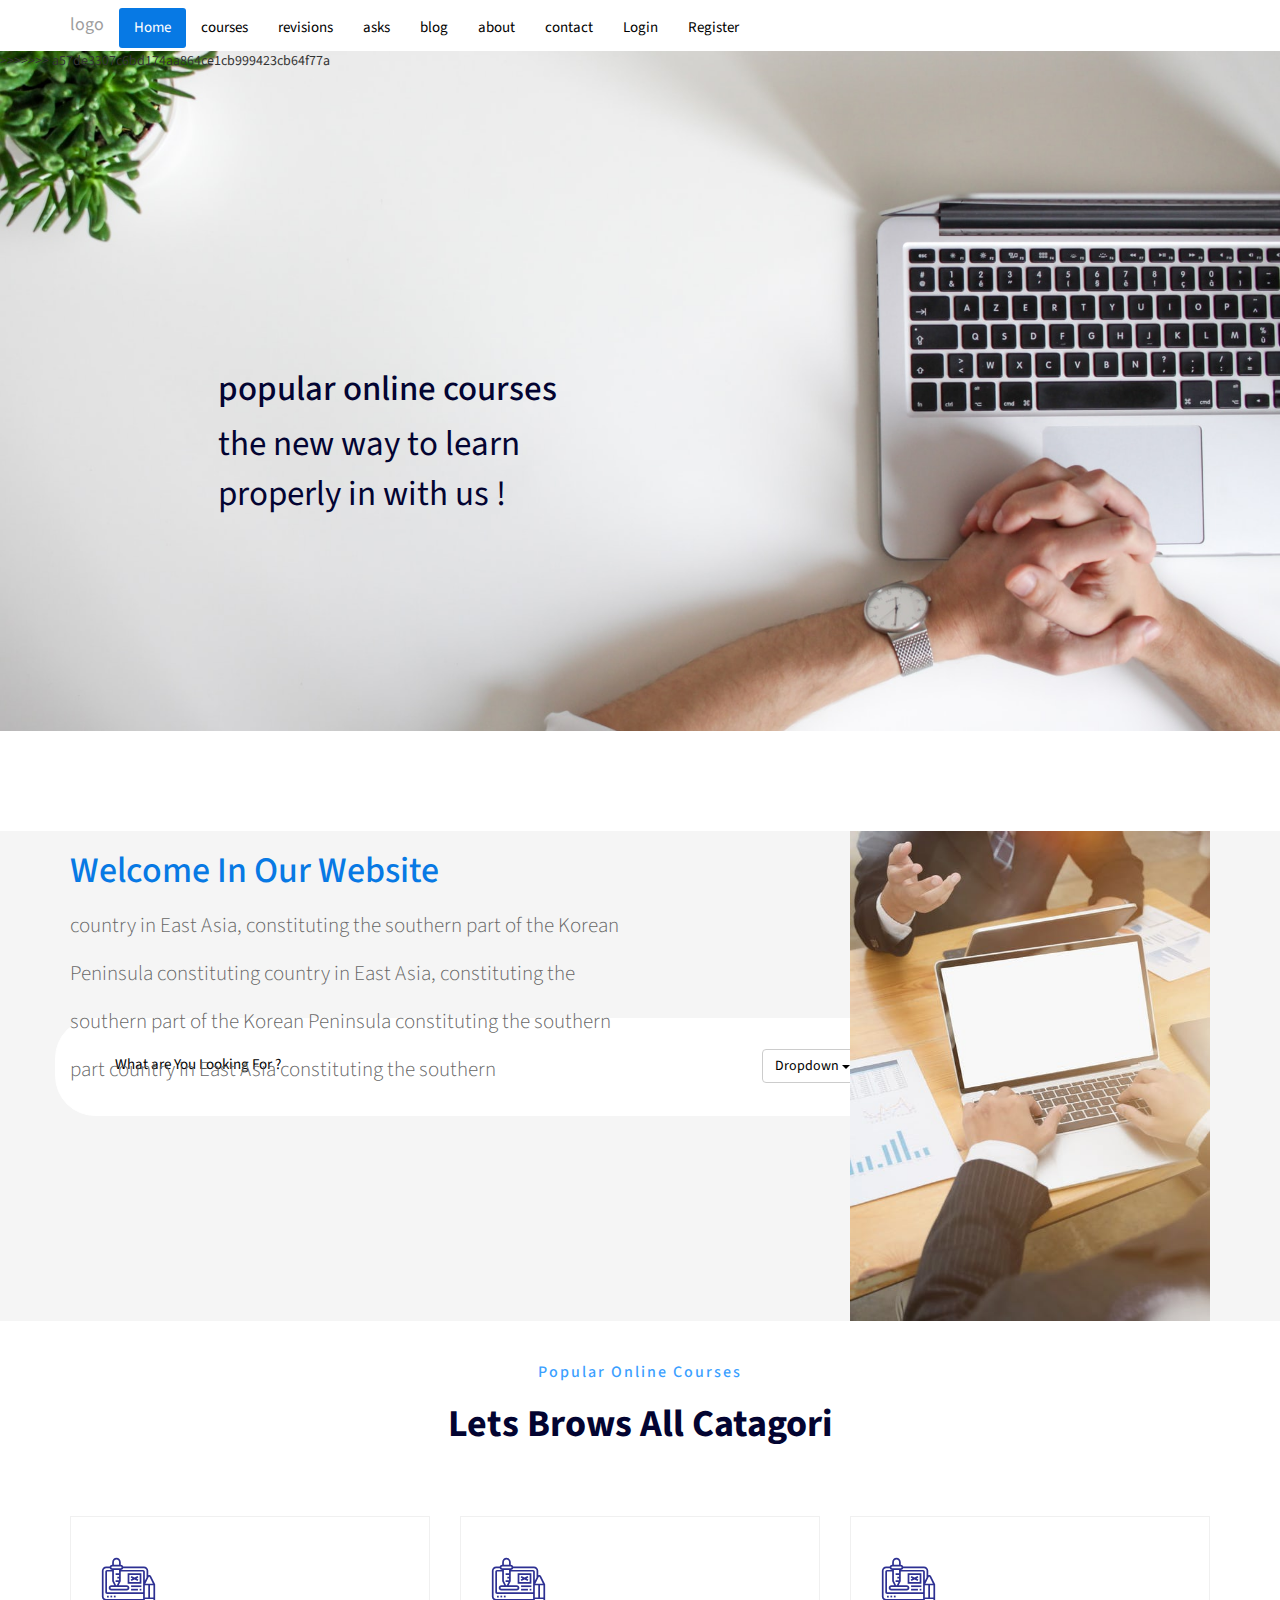
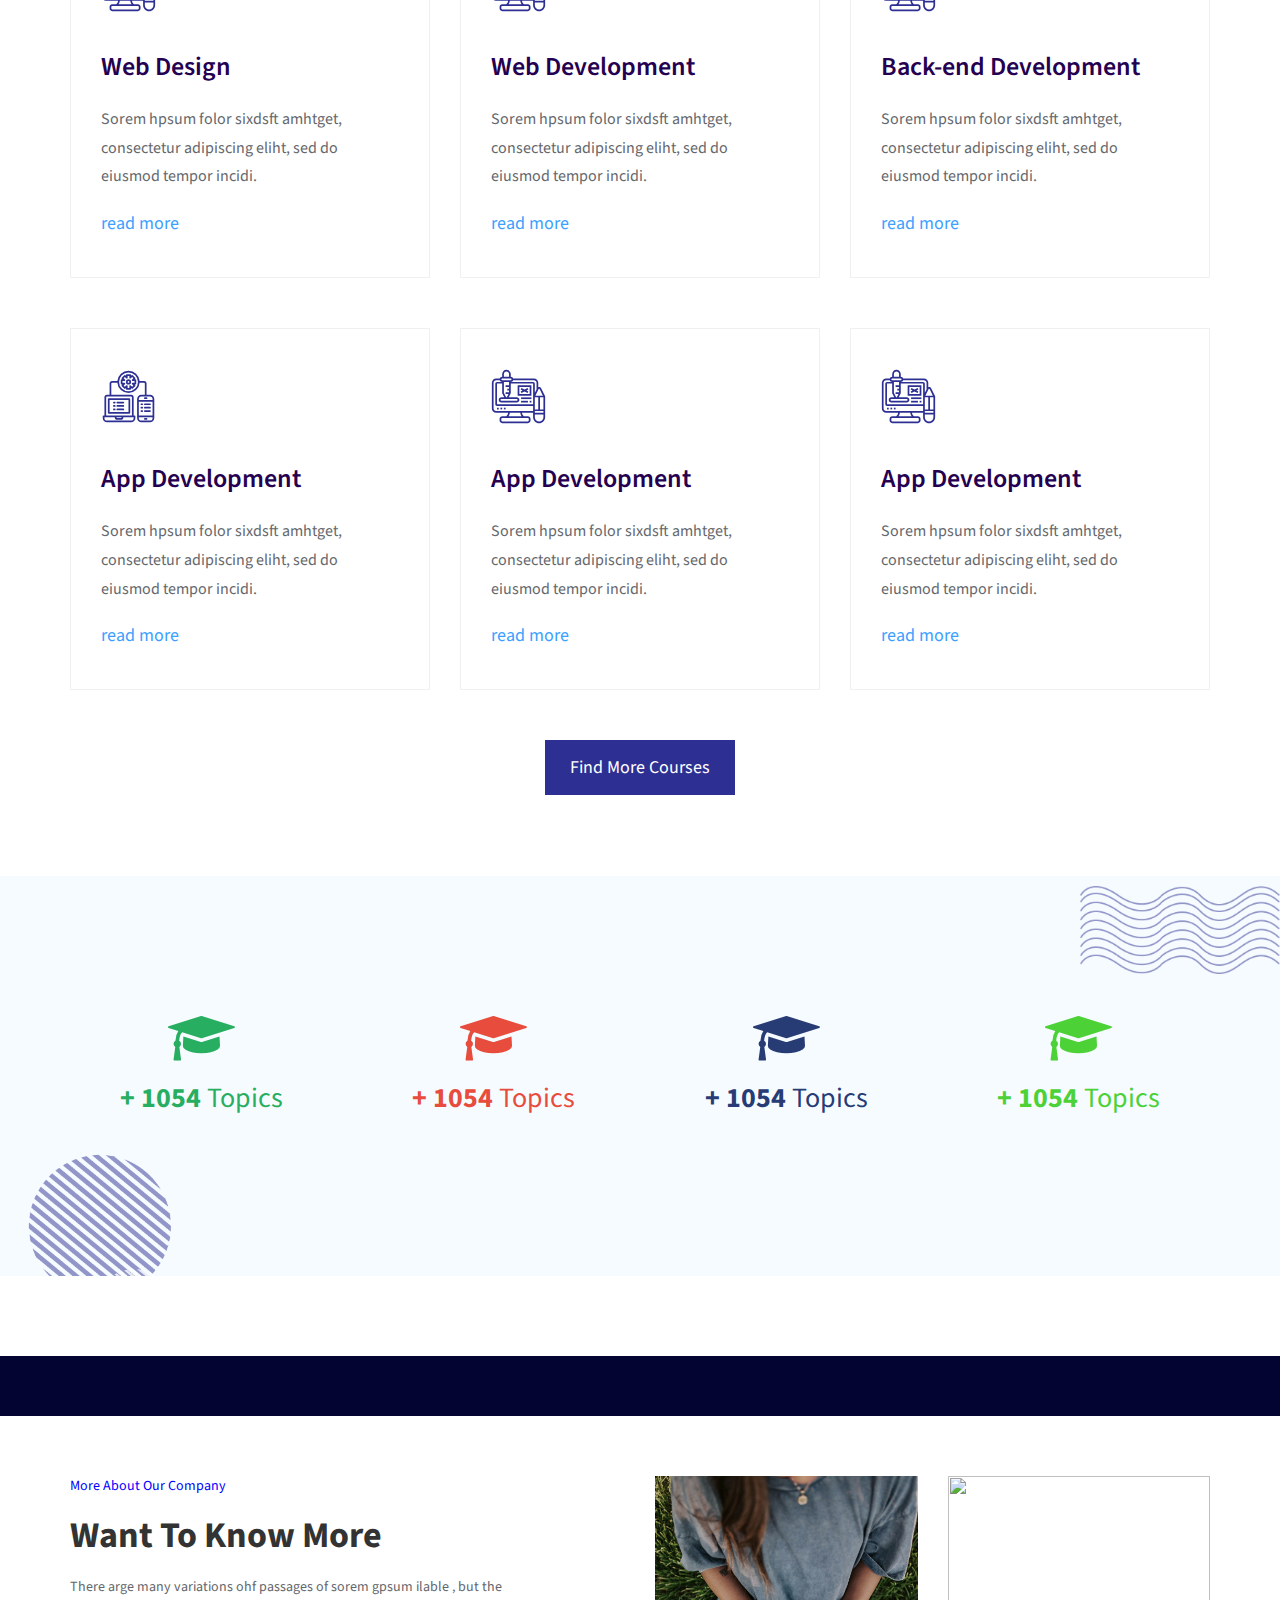
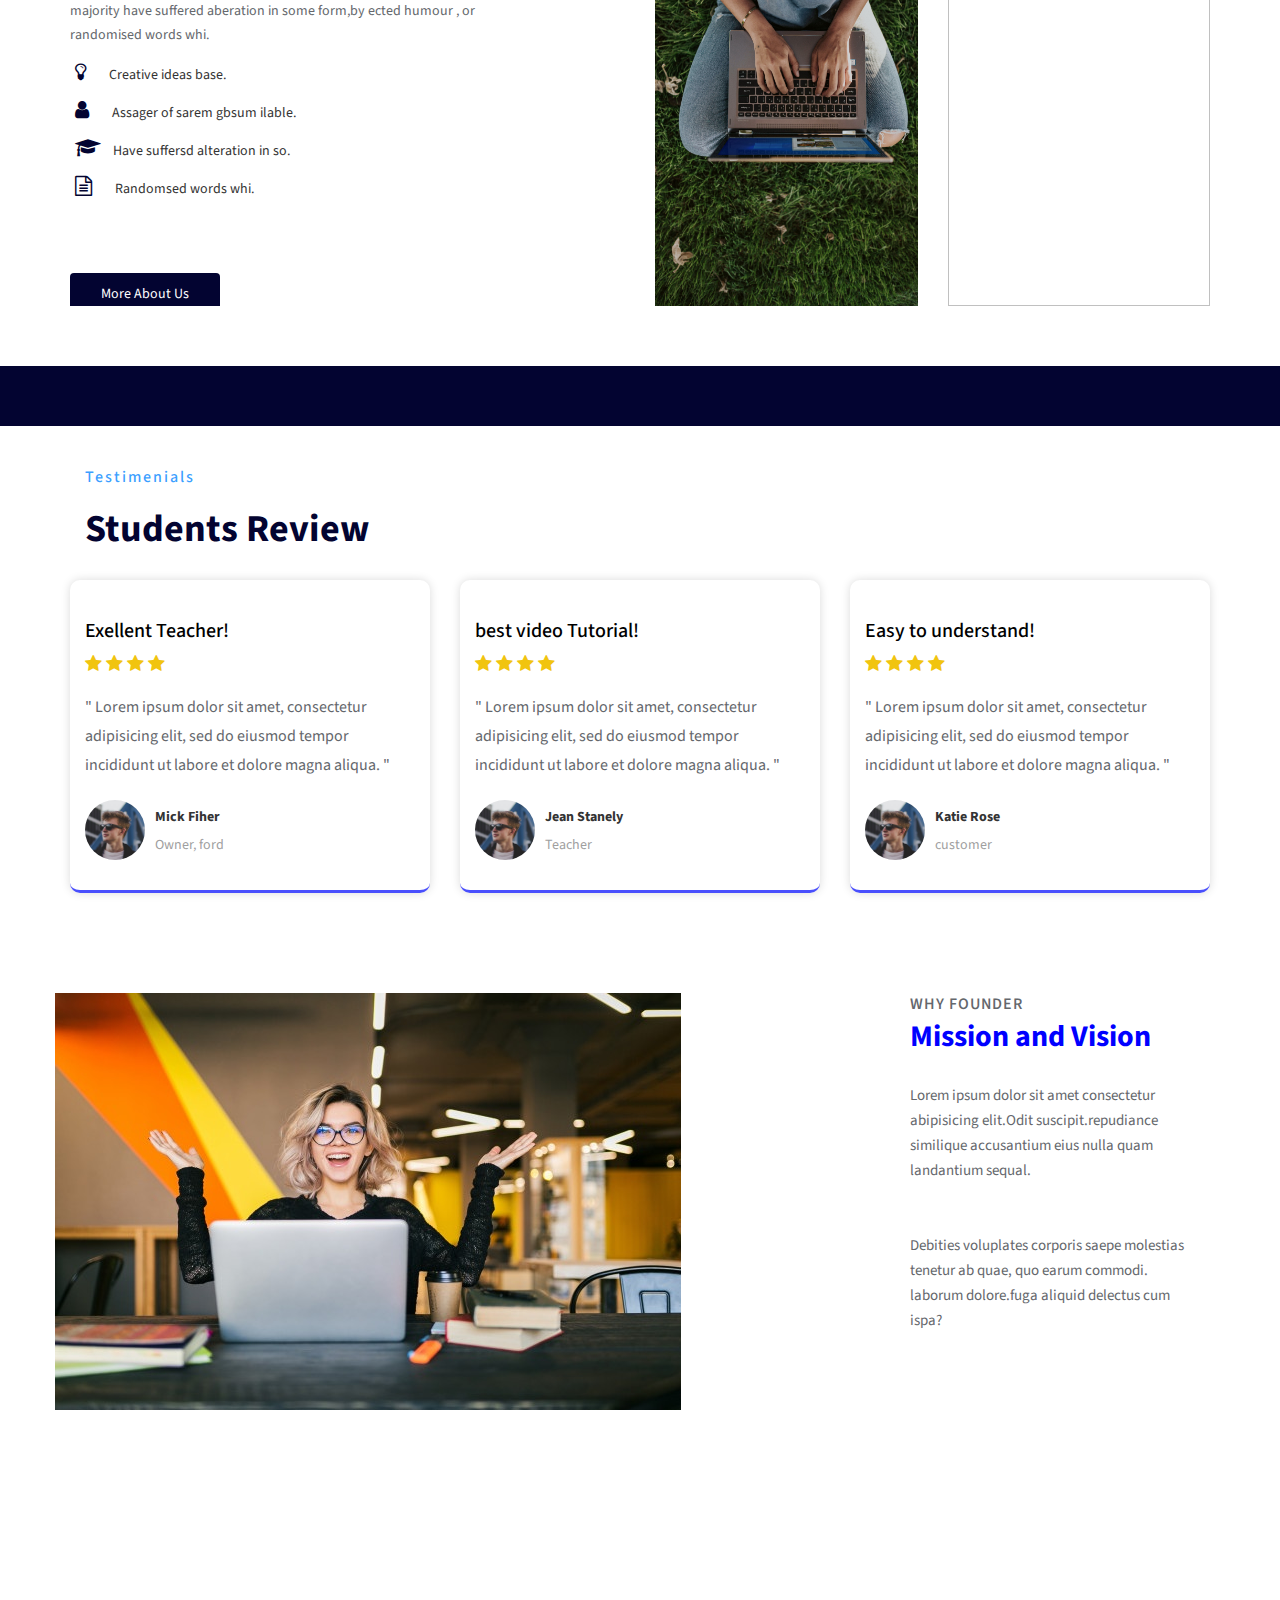
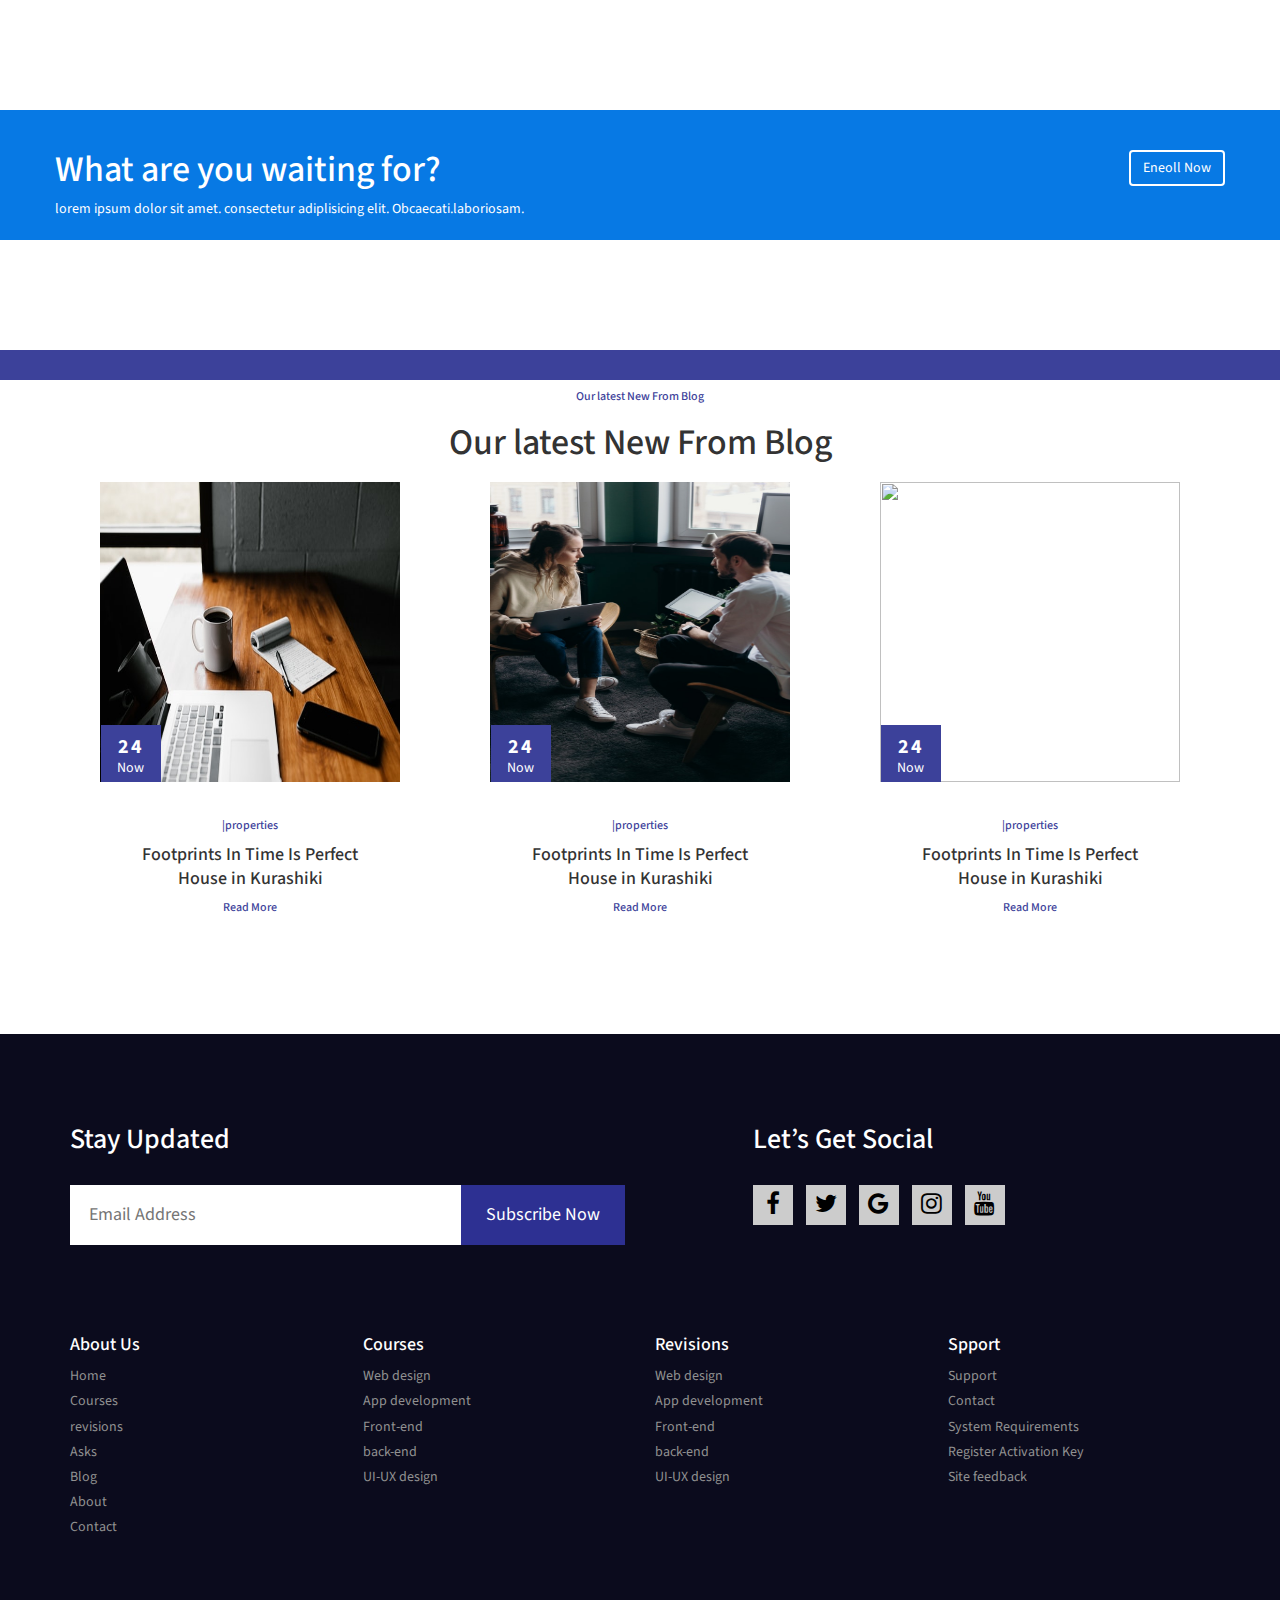
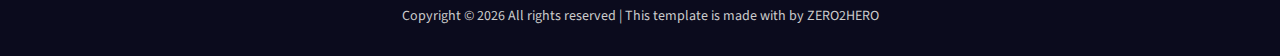
==== commit cd1373ff: "responsive and create media.css file" ====
--- a/index.html
+++ b/index.html
@@ -21,40 +21,42 @@
 
   <!-- STYLE -->
   <link rel="stylesheet" href="css/style.css">
+  <!-- media query -->
+  <link rel="stylesheet" href="css/media.css">
 
   <!-- Google Font -->
-  <link rel="stylesheet"
-    href="https://fonts.googleapis.com/css?family=Source+Sans+Pro:300,400,600,700,300italic,400italic,600italic">
+  <link rel="stylesheet"href="https://fonts.googleapis.com/css?family=Source+Sans+Pro:300,400,600,700,300italic,400italic,600italic">
 </head>
 
 <body class="hold-transition skin-blue sidebar-mini">
 
+
   <div class="wrapper">
 
+
     <header class="main-header">
-      <!--Start nav-bar-->
-      <nav class="navbar navbar-inverse navbar-fixed-top">
+          <!--Start nav-bar-->
+       <nav class="navbar navbar-inverse navbar-fixed-top">
         <!-- start container -->
         <div class="container">
 
-          <div class="row">
-
-
             <div class="navbar-header">
-              <button type="button" class="navbar-toggle collapsed" data-toggle="collapse"
-                data-target="#bs-example-navbar-collapse-1" aria-expanded="false">
-                <span class="sr-only">Toggle navigation</span>
-                <span class="icon-bar"></span>
-                <span class="icon-bar"></span>
-                <span class="icon-bar"></span>
-              </button>
-              <a class="navbar-brand" href="#">logo</a>
-              <!--LOGO-->
+                <button type="button" class="navbar-toggle collapsed" data-toggle="collapse"
+                    data-target="#bs-example-navbar-collapse-1" aria-expanded="false">
+                    <span class="sr-only">Toggle navigation</span>
+                    <span class="icon-bar"></span>
+                    <span class="icon-bar"></span>
+                    <span class="icon-bar"></span>
+                </button>
+
+                <a class="navbar-brand" href="#">logo</a>
+                <!--LOGO-->
+
             </div>
 
             <!--for phone meanu-->
             <div class="collapse navbar-collapse" id="bs-example-navbar-collapse-1">
-              
+
                 <ul class="nav navbar-nav mr-auto">
                   <!--Links active and what you want to add-->
                   <li class="active"><a href="#">Home <span class="sr-only">(current)</span></a></li>
@@ -65,7 +67,7 @@
                   <li><a href="html/about.html">about</a></li>
                   <li><a href="#">contact</a></li>
                 </ul>
-              
+
               <ul class="nav navbar-nav mr-auto  loginandregister">
                 <li><a href="#">Login</a></li>
                 <li><a href="#">Register</a></li>
@@ -73,68 +75,68 @@
             </div>
 
           </div>
-        </div>
-
-      </nav>
+
+
+       </nav>
       <!--End nav bar-->
 
     </header>
-
 
     <!--Start paragraph in heading img-->
     <div class="heading">
-      <div class=" container">
-        <div class="word">
-          <h6>popular online courses</h6>
-          <p class="laed">the new way to learn properly in with us !</p>
-        </div>
-      </div>
-
-
-      <!--End paragraph in heading img-->
-
-      <!--Start Search bar-->
-      <div class="container">
-        <div class="row">
-
-          <div class="search-dropdown text-center">
-
-            <div class="col-lg-6 col-xs-8">
-              <div class="search">
-                <input type="search" name="" placeholder="What are You Looking For ?">
-              </div>
-            </div>
-
-            <div class="col-lg-4 col-xs-2">
-              <div class="dropdown">
-                <button class="btn btn-default dropdown-toggle" type="button" id="dropdownMenu1" data-toggle="dropdown"
-                  aria-haspopup="true" aria-expanded="true">
-                  Dropdown
-                  <span class="caret"></span>
-                </button>
-                <ul class="dropdown-menu" aria-labelledby="dropdownMenu1">
-                  <li><a href="#">Action</a></li>
-                  <li><a href="#">Another action</a></li>
-                  <li role="separator" class="divider"></li>
-                  <li><a href="#">Separated link</a></li>
-                </ul>
-              </div>
-            </div>
-
-            <div class="col-xs-2">
-              <div class="search-btn">
-                <button type="button" class="btn btn-primary">search</button>
-              </div>
-            </div>
-
-          </div>
-        </div>
-      </div>
+        <div class=" container">
+            <div class="word">
+                <h6>popular online courses</h6>
+                <p class="laed">the new way to learn properly in with us !</p>
+            </div>
+        </div>
+
+
+    <!--End paragraph in heading img-->
+
+         <!--Start Search bar-->
+        <div class="container">
+            <div class="row">
+
+                <div class="search-dropdown text-center">
+
+                    <div class="col-lg-6 col-xs-8">
+                        <div class="search">
+                            <input type="search" name="" placeholder="What are You Looking For ?">
+                        </div>
+                    </div>
+
+                    <div class="col-lg-4 col-xs-2">
+                        <div class="dropdown">
+                            <button class="btn btn-default dropdown-toggle" type="button" id="dropdownMenu1"
+                                data-toggle="dropdown" aria-haspopup="true" aria-expanded="true">
+                                Dropdown
+                                <span class="caret"></span>
+                            </button>
+                            <ul class="dropdown-menu" aria-labelledby="dropdownMenu1">
+                                <li><a href="#">Action</a></li>
+                                <li><a href="#">Another action</a></li>
+                                <li role="separator" class="divider"></li>
+                                <li><a href="#">Separated link</a></li>
+                            </ul>
+                        </div>
+                    </div>
+
+                    <div class="col-xs-2">
+                        <div class="search-btn">
+                            <button type="button" class="btn btn-primary">search</button>
+                        </div>
+                    </div>
+
+                </div>
+            </div>
+        </div>
+>>>>>>> a57de3307c6bd174aa864ce1cb999423cb64f77a
     </div>
-
     <!--Start welcome Page-->
 
     <div class="welcome text-center">
+
       <div class="container">
         <div class="row">
 
@@ -161,16 +163,12 @@
 
     <!--End welcome Page-->
 
-
-
     <!--the main heading-->
-
     <div class="main_heding text-center">
       <p class="heading_label">Popular Online Courses</p>
       <h2 class="heading_title">Lets Brows All Catagori</h2>
     </div>
-
-    <!--the main heading-->
+      <!-- end the main heading-->
 
 
     <!-- starting the courses section  -->
@@ -185,8 +183,7 @@
                     <path d="m7 45h2v2h-2z" />
                     <path d="m11 45h2v2h-2z" />
                     <path d="m15 45h2v2h-2z" />
-                    <path
-                      d="m58.342 22.447c-.447-.892-1.344-1.447-2.342-1.447-.355 0-.686.092-1 .222v-5.222c0-2.757-2.243-5-5-5h-24.184c-.414-1.161-1.514-2-2.816-2v-3c0-2.757-2.243-5-5-5s-5 2.243-5 5v3c-1.302 0-2.402.839-2.816 2h-4.184c-2.757 0-5 2.243-5 5v30c0 2.757 2.243 5 5 5h13.962c-.168 1.595-.997 3.041-2.296 4h-4.666c-1.654 0-3 1.346-3 3v2c0 1.654 1.346 3 3 3h30c1.654 0 3-1.346 3-3v-2c0-1.654-1.346-3-3-3h-4.666c-1.299-.959-2.128-2.405-2.296-4h12.962v5c0 3.86 3.141 7 7 7s7-3.14 7-7v-24.236zm-1.789.895 3.829 7.658h-8.764l3.829-7.658c.211-.423.895-.422 1.106 0zm-35.553-4.342h-4v2h4v2h-2v2h2v2h-4v2h3.382l-1.829 3.658c-.211.423-.895.422-1.105 0l-2.448-4.894v-12.764h6zm9 16c.552 0 1 .449 1 1s-.448 1-1 1h-18c-.552 0-1-.449-1-1s.448-1 1-1zm-14.618-2h-3.382c-1.654 0-3 1.346-3 3s1.346 3 3 3h18c1.654 0 3-1.346 3-3s-1.346-3-3-3h-9.382l2.382-4.764v-11.236h26v14.764.236 9h-42v-24h6v11.236zm35.618 14v-14h4v14zm0 2h10v2h-10zm6-2v-14h4v14zm-4-31v7.763l-2 4v-10.763c0-1.103-.897-2-2-2h-26c1.302 0 2.402-.839 2.816-2h24.184c1.654 0 3 1.346 3 3zm-38-10c0-1.654 1.346-3 3-3s3 1.346 3 3v3h-6zm-2 5h10c.552 0 1 .449 1 1s-.448 1-1 1h-10c-.552 0-1-.449-1-1s.448-1 1-1zm31 47v2c0 .551-.448 1-1 1h-30c-.552 0-1-.449-1-1v-2c0-.551.448-1 1-1h30c.552 0 1 .449 1 1zm-8.47-3h-15.06c.858-1.155 1.378-2.536 1.492-4h12.075c.115 1.464.635 2.845 1.493 4zm-29.53-6c-1.654 0-3-1.346-3-3v-30c0-1.654 1.346-3 3-3h4.184c.414 1.161 1.514 2 2.816 2h-6c-1.103 0-2 .897-2 2v24c0 1.103.897 2 2 2h42v6zm50 12c-2.757 0-5-2.243-5-5v-3h10v3c0 2.757-2.243 5-5 5z" />
+                    <path d="m58.342 22.447c-.447-.892-1.344-1.447-2.342-1.447-.355 0-.686.092-1 .222v-5.222c0-2.757-2.243-5-5-5h-24.184c-.414-1.161-1.514-2-2.816-2v-3c0-2.757-2.243-5-5-5s-5 2.243-5 5v3c-1.302 0-2.402.839-2.816 2h-4.184c-2.757 0-5 2.243-5 5v30c0 2.757 2.243 5 5 5h13.962c-.168 1.595-.997 3.041-2.296 4h-4.666c-1.654 0-3 1.346-3 3v2c0 1.654 1.346 3 3 3h30c1.654 0 3-1.346 3-3v-2c0-1.654-1.346-3-3-3h-4.666c-1.299-.959-2.128-2.405-2.296-4h12.962v5c0 3.86 3.141 7 7 7s7-3.14 7-7v-24.236zm-1.789.895 3.829 7.658h-8.764l3.829-7.658c.211-.423.895-.422 1.106 0zm-35.553-4.342h-4v2h4v2h-2v2h2v2h-4v2h3.382l-1.829 3.658c-.211.423-.895.422-1.105 0l-2.448-4.894v-12.764h6zm9 16c.552 0 1 .449 1 1s-.448 1-1 1h-18c-.552 0-1-.449-1-1s.448-1 1-1zm-14.618-2h-3.382c-1.654 0-3 1.346-3 3s1.346 3 3 3h18c1.654 0 3-1.346 3-3s-1.346-3-3-3h-9.382l2.382-4.764v-11.236h26v14.764.236 9h-42v-24h6v11.236zm35.618 14v-14h4v14zm0 2h10v2h-10zm6-2v-14h4v14zm-4-31v7.763l-2 4v-10.763c0-1.103-.897-2-2-2h-26c1.302 0 2.402-.839 2.816-2h24.184c1.654 0 3 1.346 3 3zm-38-10c0-1.654 1.346-3 3-3s3 1.346 3 3v3h-6zm-2 5h10c.552 0 1 .449 1 1s-.448 1-1 1h-10c-.552 0-1-.449-1-1s.448-1 1-1zm31 47v2c0 .551-.448 1-1 1h-30c-.552 0-1-.449-1-1v-2c0-.551.448-1 1-1h30c.552 0 1 .449 1 1zm-8.47-3h-15.06c.858-1.155 1.378-2.536 1.492-4h12.075c.115 1.464.635 2.845 1.493 4zm-29.53-6c-1.654 0-3-1.346-3-3v-30c0-1.654 1.346-3 3-3h4.184c.414 1.161 1.514 2 2.816 2h-6c-1.103 0-2 .897-2 2v24c0 1.103.897 2 2 2h42v6zm50 12c-2.757 0-5-2.243-5-5v-3h10v3c0 2.757-2.243 5-5 5z" />
                     <path d="m47 19h-16v12h16zm-2 10h-12v-8h12z" />
                     <path
                       d="m35.447 27.895 3.553-1.777 3.553 1.777.894-1.79-2.211-1.105 2.211-1.105-.894-1.79-3.553 1.777-3.553-1.777-.894 1.79 2.211 1.105-2.211 1.105z" />
@@ -364,7 +361,6 @@
 
     <!-- ebd the courses section  -->
 
-
     <!-- start the statistics  section -->
     <section class="statistics">
       <div class="container">
@@ -423,71 +419,68 @@
     <!-- end the statistics  section -->
 
 
-    <!-- start section about -->
+  <!-- start section about -->
     <section id="about">
-      <!-- this for line-up -->
-      <div class="about-line-up" class="w-100">
-      </div>
-      <!-- this for 3 columns -->
-      <div class="container">
-        <div class="row">
-          <!-- column one -->
-          <div class="col-xs-6 ">
-            <!-- this contain about some information about our comapany -->
-            <div class="about-information">
-              <span class="d-block">
-                More About Our Company
-              </span>
-              <h1>Want To Know More</h1>
-              <p>There arge many variations ohf passages of sorem gpsum ilable , but the
-                <br>
-                majority have suffered aberation in some form,by ected humour , or
-                <br>
-                randomised words whi.
-
-              </p>
-              <!-- this list of icons -->
-              <ul class="list-unstyled my-5 listicons">
-                <li class="my-4"><i class="fa fa-lightbulb-o" aria-hidden="true"></i> Creative ideas base.</li>
-                <li class="my-4"><i class="fa fa-user" aria-hidden="true"></i> Assager of sarem gbsum ilable.</li>
-                <li class="my-4"><i class="fa fa-graduation-cap" aria-hidden="true"></i>Have suffersd alteration in so.
-                </li>
-                <li class="my-4"><i class="fa fa-file-text-o" aria-hidden="true"></i> Randomsed words whi.</li>
-
-
-              </ul>
-              <button class="btn">More About Us</button>
-            </div>
-
-          </div>
-          <!-- this 2 column with image -->
-          <div class="col-xs-3 ">
-            <div class="about-img1">
-              <img src="images/about-img1.jpg">
-            </div>
-
-          </div>
-          <!-- this 3 column with image too -->
-          <div class="col-xs-3  my-5 ">
-            <div class="about-img2">
-              <img src="images/about-img2.jpg">
-            </div>
-
-          </div>
-
-        </div>
-        <!--END OF ROW-->
-      </div>
-      <!--END OF CONTAINER-->
-
-      <!-- this for line-down -->
-      <div class="about-line-down" class="w-100">
-      </div>
+        <!-- this for line-up -->
+        <div class="about-line-up" class="w-100" >
+        </div>
+        <!-- this for 3 columns -->
+        <div class="container">
+            <div class="row">
+                <!-- column one -->
+                <div class="col-xs-6 ">
+                    <!-- this contain about some information about our comapany -->
+                    <div class="about-information">
+                            <span class="d-block">
+                                More About Our Company
+                            </span>
+                        <h1>Want To Know More</h1>
+                        <p>There arge many variations ohf passages of sorem gpsum ilable , but the
+                            <br>
+                            majority have suffered aberation in some form,by ected humour , or
+                            <br>
+                            randomised words whi.
+
+                        </p>
+                        <!-- this list of icons -->
+                        <ul class="list-unstyled my-5 listicons">
+                            <li class="my-4"><i class="fa fa-lightbulb-o" aria-hidden="true"></i> Creative ideas base.</li>
+                            <li class="my-4"><i class="fa fa-user" aria-hidden="true"></i> Assager of sarem gbsum ilable.</li>
+                            <li class="my-4"><i class="fa fa-graduation-cap" aria-hidden="true"></i>Have suffersd alteration in so.</li>
+                            <li class="my-4"><i class="fa fa-file-text-o" aria-hidden="true"></i> Randomsed words whi.</li>
+
+
+                        </ul>
+                        <button class="btn">More About Us</button>
+                    </div>
+
+                </div>
+                <!-- this 2 column with image -->
+                <div class="col-xs-3 ">
+                    <div class="about-img1">
+                        <img src="images/about-img1.jpg" >
+                    </div>
+
+                </div>
+                <!-- this 3 column with image too -->
+                <div class="col-xs-3  my-5 ">
+                    <div class="about-img2">
+                        <img src="images/about-img2.jpg" >
+                    </div>
+
+                </div>
+
+            </div>
+            <!--END OF ROW-->
+        </div>
+        <!--END OF CONTAINER-->
+
+        <!-- this for line-down -->
+        <div class="about-line-down" class="w-100" >
+        </div>
 
     </section>
     <!-- end section about -->
-
-
 
     <!--start the testimenial-->
     <section id="testimenials">
@@ -578,7 +571,7 @@
         </div>
       </div>
     </section>
-    <!--start the testimenial-->
+    <!--end the testimenial-->
 
 
 
@@ -650,9 +643,7 @@
     <!-- end section our goals -->
 
 
-    <!--last courses-->
-
-
+    <!--start sectoin last courses-->
     <section class="last-courses">
 
       <div class="container">
@@ -708,11 +699,14 @@
       </div>
     </section>
 
+      <!-- end section Last courses -->
 
 
 
     <!-- /.content-wrapper -->
-    <footer>
+      <!-- START Footer -->
+
+      <footer>
       <!--? Footer Start-->
       <div class="footer-area footer-bg">
         <div class="container">
@@ -830,11 +824,10 @@
               <div class="col-lg-12">
                 <div class="footer-copy-right text-center">
                   <p>
-                    <!-- Link back to Colorlib can't be removed. Template is licensed under CC BY 3.0. -->
                     Copyright ©
                     <script>document.write(new Date().getFullYear());</script> All rights reserved | This template is
-                    made with by TEAM
-                    <!-- Link back to Colorlib can't be removed. Template is licensed under CC BY 3.0. -->
+                    made with by ZERO2HERO
+
                   </p>
                 </div>
               </div>
@@ -842,8 +835,8 @@
           </div>
         </div>
       </div>
-      <!-- Footer End-->
     </footer>
+      <!-- end Footer -->
 
   </div>
   <!--END OF WARPPER-->
@@ -863,4 +856,4 @@
 
 </body>
 
-</html>+</html>
--- a/css/style.css
+++ b/css/style.css
@@ -18,6 +18,8 @@
 
 .navbar-inverse .navbar-nav > li > a:hover {
   color: #0779e4;
+
+
 }
 
 .navbar-nav > li > a {
@@ -154,6 +156,155 @@
   margin-top: 100px;
   max-height: 500px;
   background-color: whitesmoke;
+  overflow: hidden;/*because it's covering the section bellow*/
+ }
+
+.welcome .welcome-text h1{
+   color: #0779e4;
+}
+
+.welcome .welcome-text p{
+  line-height: 2.3em;
+  color: #666;
+}
+
+=======
+}
+
+.navbar-nav > li > a {
+  padding-top: 20px;
+  padding-bottom: 20px;
+  line-height: 0px;
+  text-align: center;
+  border-radius: 3px;
+  margin: 8px auto;
+  margin-bottom: 0px;
+  font-size: 15px;
+}
+
+.navbar-inverse .navbar-nav > .active > a,
+.navbar-inverse .navbar-nav > .active > a:hover,
+.navbar-inverse .navbar-nav > .active > a:focus{
+background-color:#0779e4 ;
+}
+.collapse .links-contanier{
+text-align: center;
+position: relative;
+left: 30%;
+}
+
+
+/*Heading*/
+.heading {
+margin-top: 51px;
+background-image: url("../images/heading.jpg");
+height: 680px;
+background-size: cover;
+background-repeat: no-repeat;
+background-position: center;
+}
+.heading .word {
+position: absolute;
+top: 40%;
+left: 17%;
+}
+.heading .word h6,
+.heading .word p {
+font-size: 35px;
+color: #030432;
+}
+.heading .word p{
+max-width: 400px;
+}
+
+/*Search bar*/
+.search-dropdown{
+min-width: 90%;
+min-height: 40px;
+background-color: #ffff;
+display: block;
+padding: 30px;
+margin: 10px 0px;
+border-radius: 40px;
+transition: all .6s;
+border: 1px solid #ffff;
+position: absolute;
+top: 112%;
+
+}
+.search-dropdown .search{
+border-radius: 30px;
+background-color: #fff;
+margin-top: -4px;
+}
+.search-dropdown .search input{
+outline: none;
+background-color: unset;
+border: none;
+min-width: 100%;
+padding: 10px;
+}
+.search-dropdown .search input::-webkit-input-placeholder{
+color: black;
+padding: 4px;
+font-size: 15px;
+}
+.search-dropdown .search input:focus::-webkit-input-placeholder {
+opacity: 0;
+transition: 0.7s;
+}
+
+/*Drop down button*/
+.search-dropdown .dropdown .btn-default{
+color: black;
+background-color: #FFF;
+transition: all .6s;
+
+}
+.search-dropdown .dropdown .btn-default:focus{
+background-color: #0779e4;
+color: #FFF;
+font-weight: bold;
+transition: all .6s;
+
+}
+/*Dropmeanu list*/
+.search-dropdown .dropdown-menu{
+background-color: #FFF;
+outline: none;
+margin-top: 22px;
+margin-left: -12px;
+transition: all .6s;
+
+}
+/*Dropmeanu list links*/
+.dropdown-menu > li > a{
+color: black;
+}
+
+.dropdown-menu > li > a:hover{
+  background-color: #0779e4;
+  margin-left: 9px;
+  color: #FFF;
+  transition: all .6s;
+}
+
+
+/*Dropmeanu list divider*/
+.dropdown-menu .divider{
+background-color: #0779e4;
+}
+
+/*search Button*/
+.search-btn .btn{
+background-color: #0779e4;
+}
+
+/*Welcome section*/
+.welcome {
+  margin-top: 100px;
+  max-height: 500px;
+  background-color: whitesmoke;
  }
 
 .welcome .welcome-text h1{
@@ -388,17 +539,12 @@
   font-weight: bold;
   font-size: 38px;
 }
-@media (max-width: 567px) {
-  .main_heding .heading_title{
-    font-size: 24px;
-  }
-}
 /*end the main heading_title*/
 
 
 /*start the courses section*/
 .courses{
-  margin: 80px 0;
+  margin: 40px 0 80px;
 }
 .courses .course_box{
   padding: 40px 30px;
@@ -525,11 +671,6 @@
 .statistics .shap img{
   width: 100%
 }
-@media (max-width: 567px) {
-  .statistics .shap img{
-    display: none
-  }
-}
 /*end the statistics section*/
 
 /*start styling the testimenial section*/
@@ -603,6 +744,7 @@
   color: #fff;
   position: relative;
   bottom: 57px;
+  left: 8.6%;
   line-height: 2em;
   text-align: center;
   padding-top: 1px;
@@ -611,7 +753,7 @@
 
 @media(max-width:995px){
   .last-courses .content-box .text{
-    left:29%;
+    left:19.5%;
   }
 }
 
@@ -732,6 +874,7 @@
   text-align: center;
   line-height: 40px;
   margin-right: 10px;
+  margin-bottom: 10px;
   color: #000;
   transition: all .3s ease;
 }
--- a/css/media.css
+++ b/css/media.css
@@ -0,0 +1,29 @@
+
+/* mobile screen 567px an less */
+
+@media (max-width: 567px) {
+
+  /*start home pages*/
+    /*heading*/
+  .main_heding .heading_title{
+    font-size: 24px;
+  }
+    /*statistic section*/
+  @media (max-width: 567px) {
+    .statistics .shap img{
+      display: none
+    }
+  }
+
+  /*end home pages*/
+
+  /*start about pages*/
+    /*about company section*/
+  @media (max-width: 567px) {
+    #about_company .about_img_wrapper .about_shap{
+        display: none;
+    }
+  }
+  /*end about pages*/
+  
+}
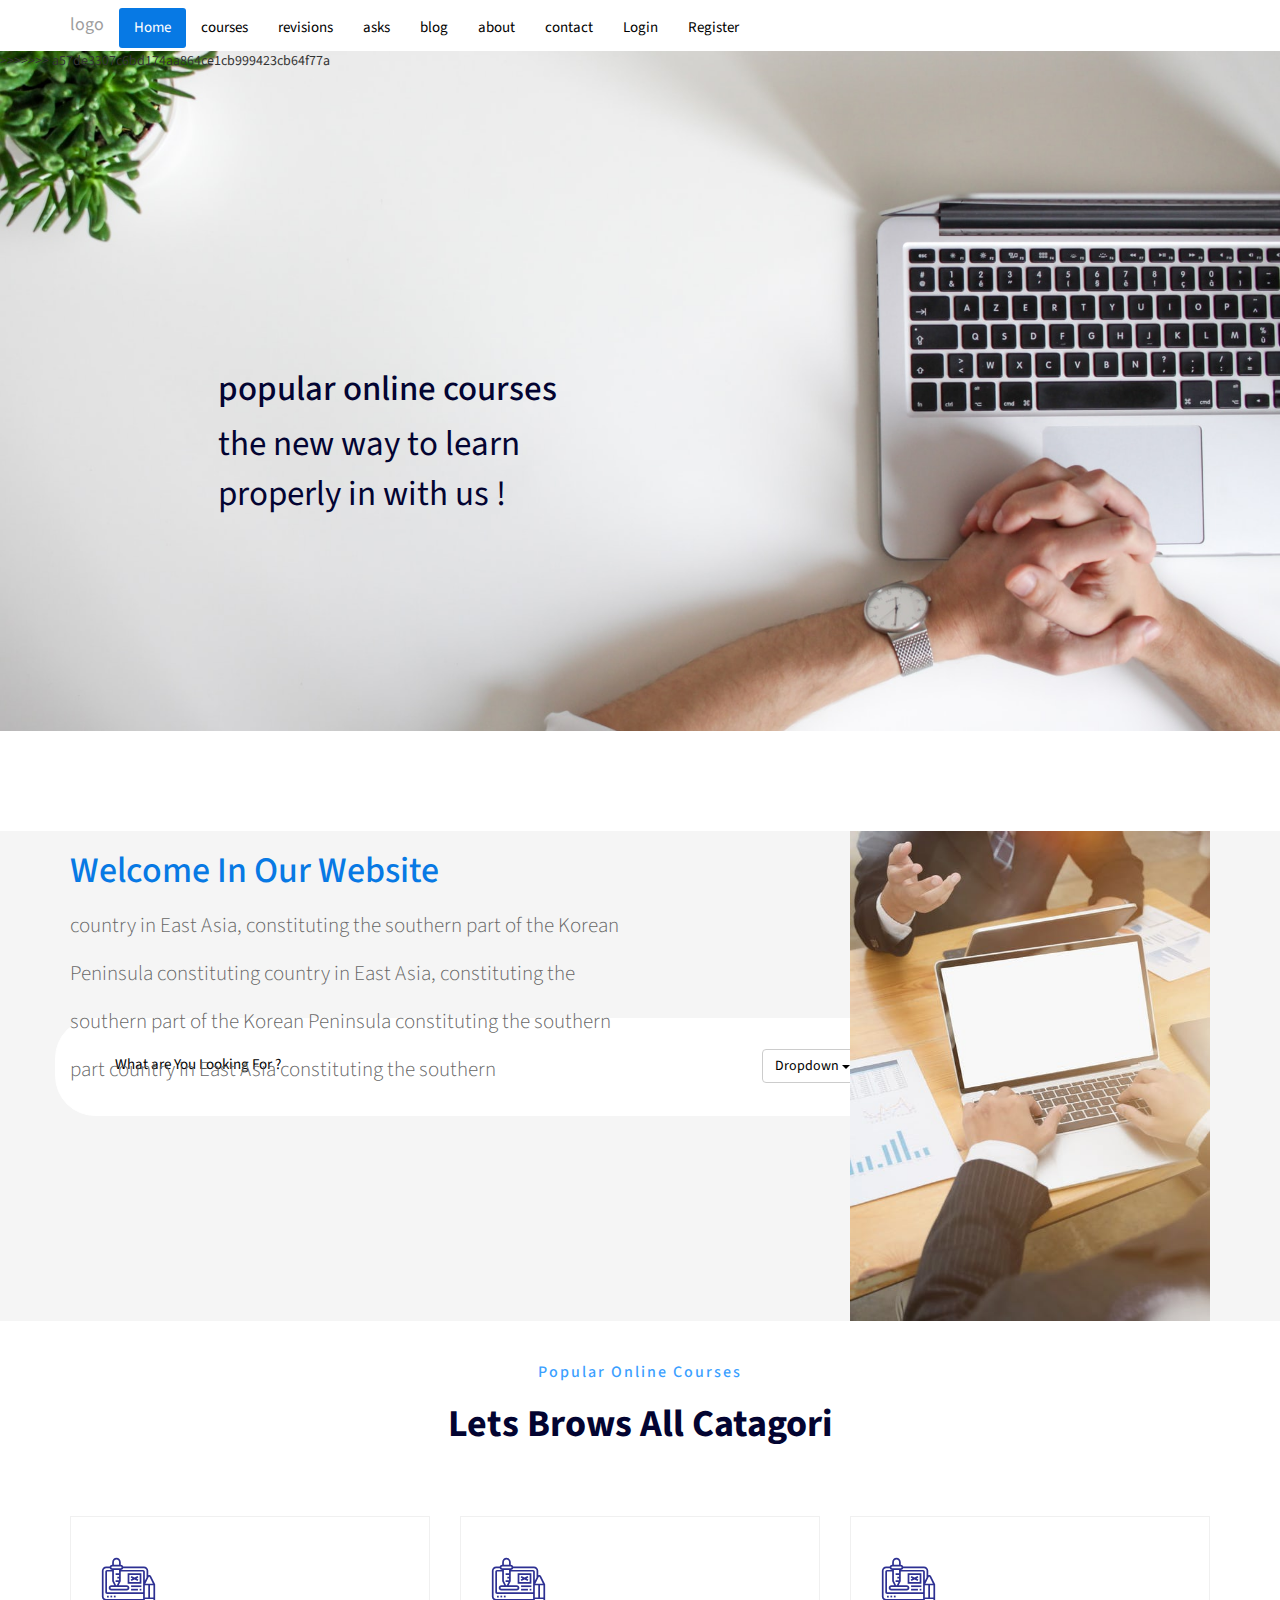
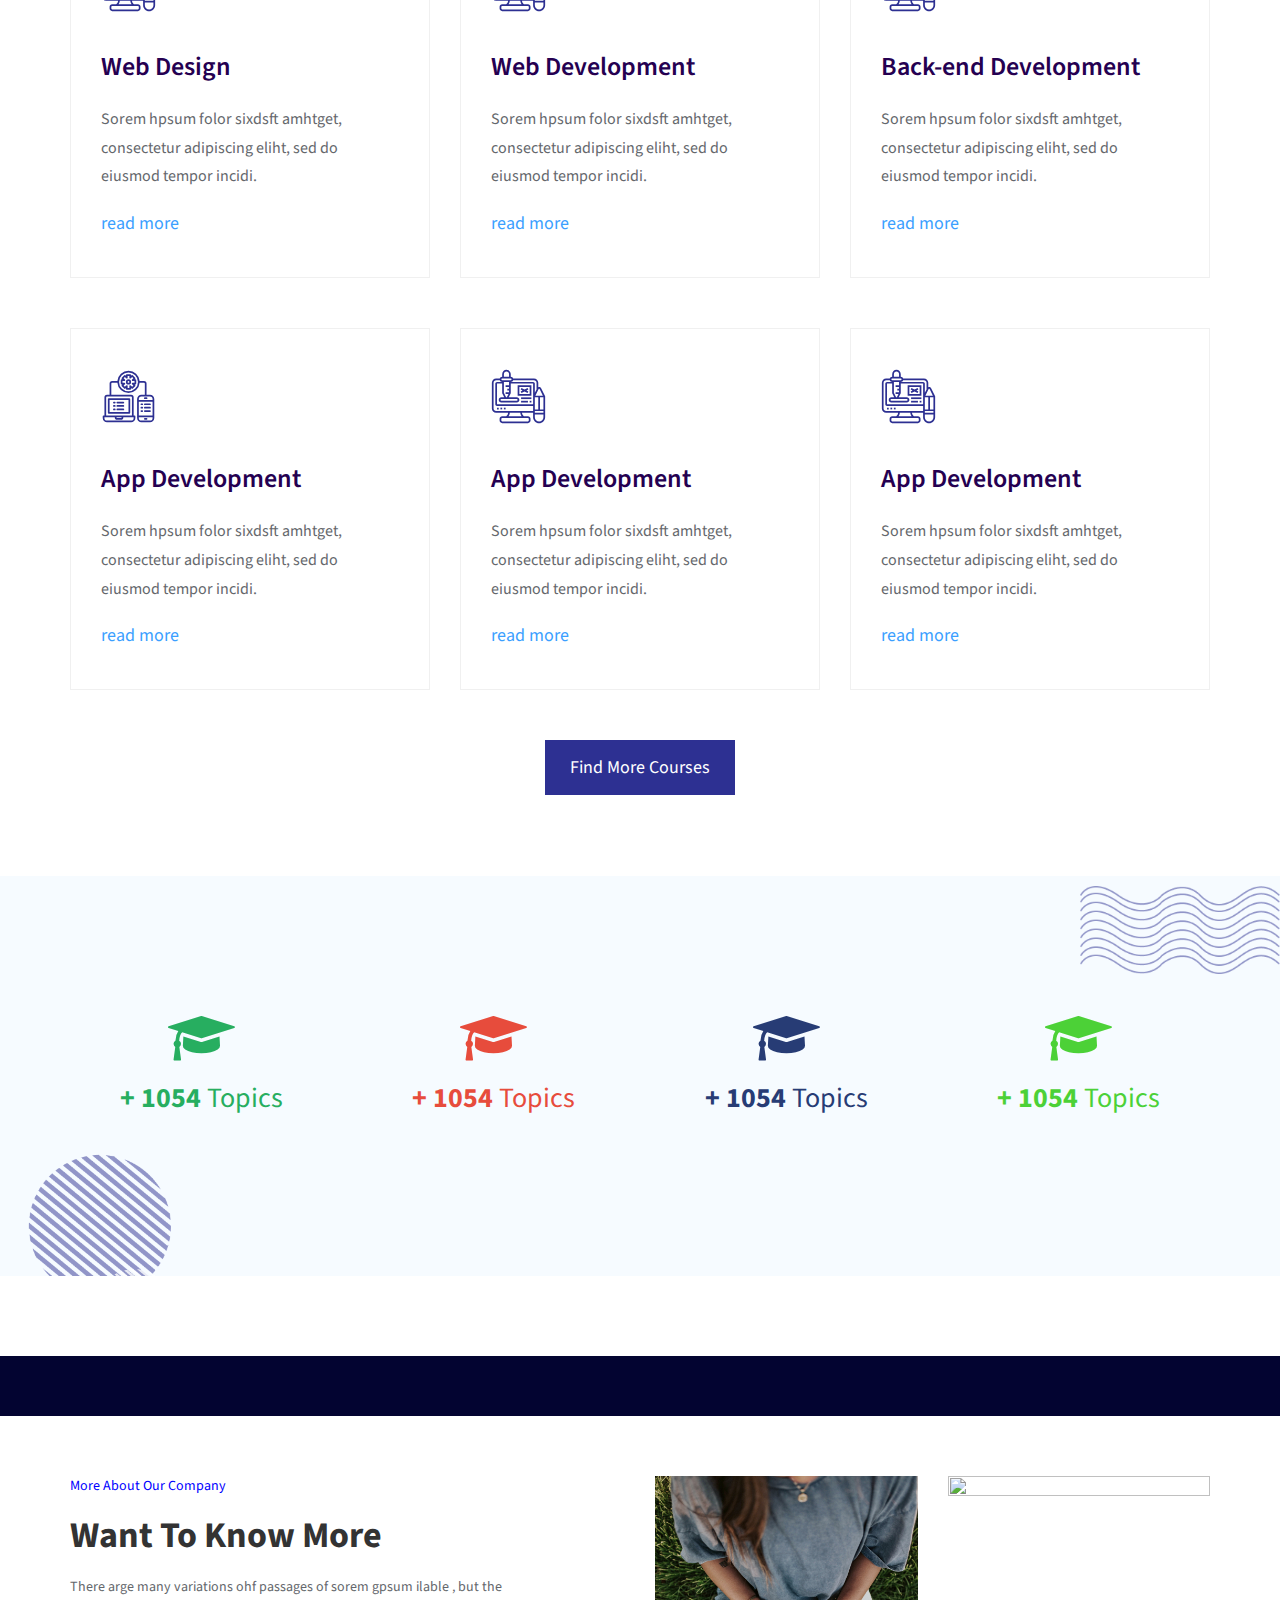
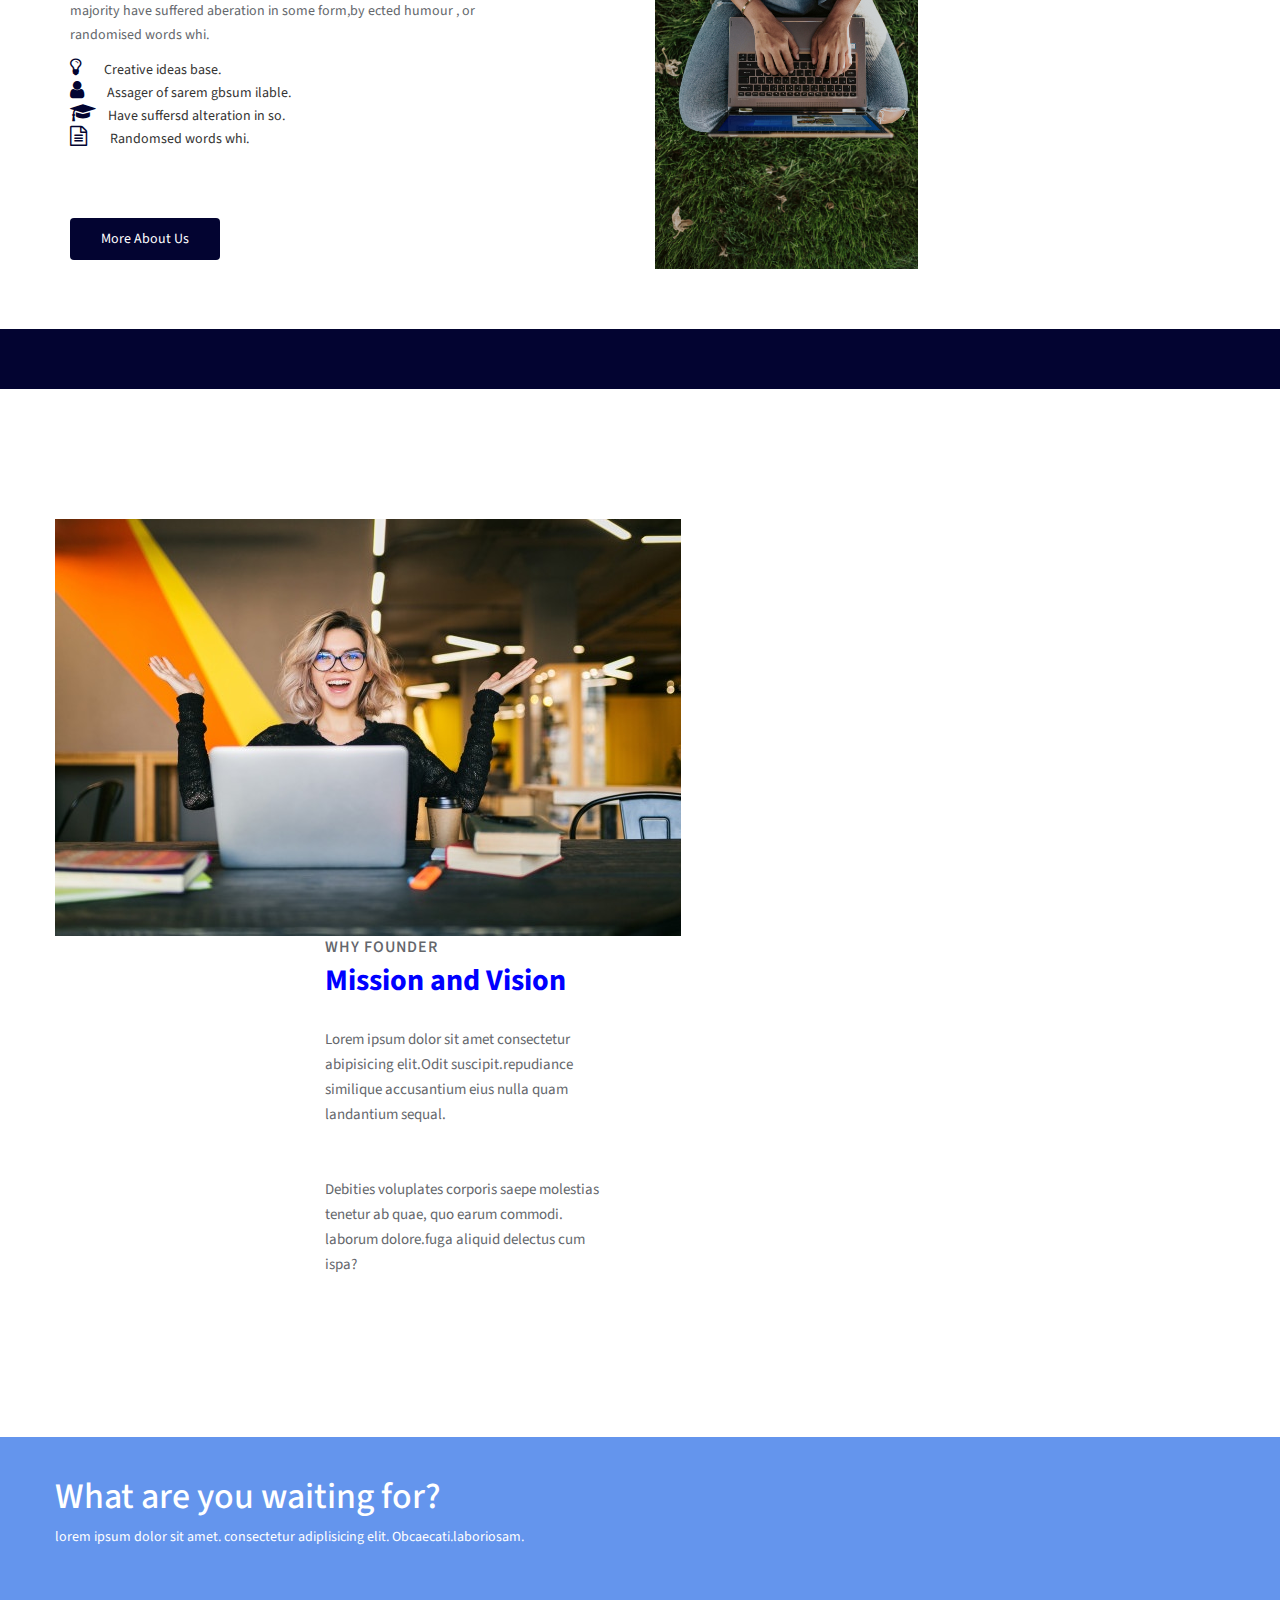
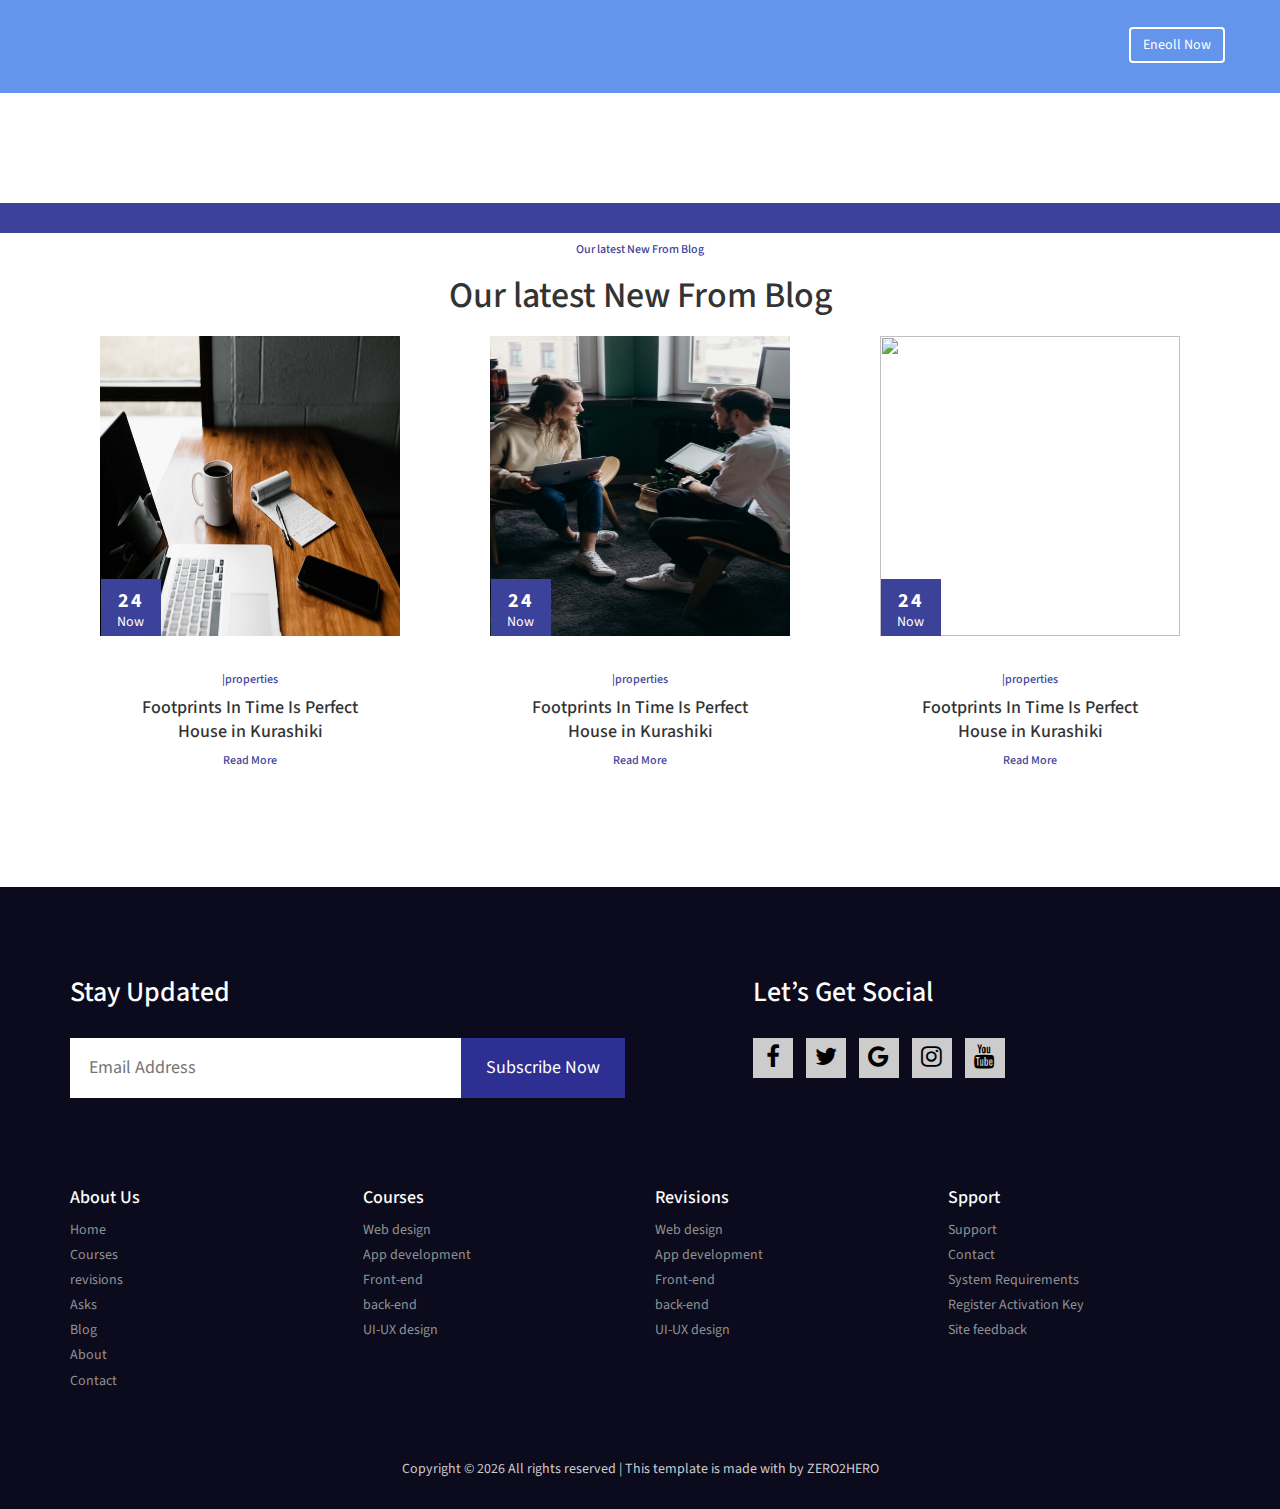
==== commit 23d63fec: "doaa part" ====
--- a/index.html
+++ b/index.html
@@ -49,7 +49,7 @@
                     <span class="icon-bar"></span>
                 </button>
 
-                <a class="navbar-brand" href="#">logo</a>
+                <a class="navbar-brand" href="index.html">logo</a>
                 <!--LOGO-->
 
             </div>
@@ -418,231 +418,121 @@
     </section>
     <!-- end the statistics  section -->
 
-
   <!-- start section about -->
-    <section id="about">
-        <!-- this for line-up -->
-        <div class="about-line-up" class="w-100" >
-        </div>
-        <!-- this for 3 columns -->
-        <div class="container">
-            <div class="row">
-                <!-- column one -->
-                <div class="col-xs-6 ">
-                    <!-- this contain about some information about our comapany -->
-                    <div class="about-information">
-                            <span class="d-block">
-                                More About Our Company
-                            </span>
-                        <h1>Want To Know More</h1>
-                        <p>There arge many variations ohf passages of sorem gpsum ilable , but the
-                            <br>
-                            majority have suffered aberation in some form,by ected humour , or
-                            <br>
-                            randomised words whi.
-
-                        </p>
-                        <!-- this list of icons -->
-                        <ul class="list-unstyled my-5 listicons">
-                            <li class="my-4"><i class="fa fa-lightbulb-o" aria-hidden="true"></i> Creative ideas base.</li>
-                            <li class="my-4"><i class="fa fa-user" aria-hidden="true"></i> Assager of sarem gbsum ilable.</li>
-                            <li class="my-4"><i class="fa fa-graduation-cap" aria-hidden="true"></i>Have suffersd alteration in so.</li>
-                            <li class="my-4"><i class="fa fa-file-text-o" aria-hidden="true"></i> Randomsed words whi.</li>
-
-
-                        </ul>
-                        <button class="btn">More About Us</button>
-                    </div>
-
-                </div>
-                <!-- this 2 column with image -->
-                <div class="col-xs-3 ">
-                    <div class="about-img1">
-                        <img src="images/about-img1.jpg" >
-                    </div>
-
-                </div>
-                <!-- this 3 column with image too -->
-                <div class="col-xs-3  my-5 ">
-                    <div class="about-img2">
-                        <img src="images/about-img2.jpg" >
-                    </div>
-
-                </div>
-
-            </div>
-            <!--END OF ROW-->
-        </div>
-        <!--END OF CONTAINER-->
-
-        <!-- this for line-down -->
-        <div class="about-line-down" class="w-100" >
-        </div>
+  <section id="about">
+    <!-- this for line-up --> 
+    <div class="about-line-up" class="w-100" >
+    </div>
+    <!-- this for 3 columns -->
+    <div class="container">
+    <div class="row d-flex d-row justify-content-center">
+    <!-- column one -->
+    <div class=" col-xs-12 col-md-6 ">
+      <!-- this contain about some information about our comapany -->
+    <div class="about-information">
+    <span class="d-block">
+    More About Our Company
+    </span>
+    <h1>Want To Know More</h1>
+    <p>There arge many variations ohf passages of sorem gpsum ilable , but the
+    <br>
+    majority have suffered aberation in some form,by ected humour , or
+    <br>
+    randomised words whi.
+    
+    </p>
+    <!-- this list of icons -->
+    <ul class="list-unstyled my-5">
+    <li class="my-4"><i class="fa fa-lightbulb-o" aria-hidden="true"></i> Creative ideas base.</li>
+    <li class="my-4"><i class="fa fa-user" aria-hidden="true"></i> Assager of sarem gbsum ilable.</li>
+    <li class="my-4"><i class="fa fa-graduation-cap" aria-hidden="true"></i>Have suffersd alteration in so.</li>
+    <li class="my-4"><i class="fa fa-file-text-o" aria-hidden="true"></i> Randomsed words whi.</li>
+
+    
+    </ul>
+    <button class="btn">More About Us</button>
+    </div>
+    
+    </div>
+    <!-- this 2 column with image -->
+    <div class=" col-xs-6 col-md-3 ">
+    <div class="about-img1">
+    <img src="images/about-img1.jpg" >
+    </div>
+    
+    </div>
+    <!-- this 3 column with image too -->
+    <div class=" col-xs-6 col-md-3  my-5 ">
+    <div class="about-img2">
+    <img src="images/about-img2.jpg" >
+    </div>
+    
+    </div>
+    
+    
+    </div>
+    </div>
+      <!-- this for line-down -->
+    <div class="about-line-down" class="w-100" >
+    </div>
 
     </section>
     <!-- end section about -->
-
-    <!--start the testimenial-->
-    <section id="testimenials">
-      <div class="container">
-        <!--the main heading-->
-        <div class="main_heding">
-          <div class="container">
-            <p class="heading_label">Testimenials</p>
-            <h2 class="heading_title">Students Review</h2>
-          </div>
-        </div>
-        <!--the main heading-->
-        <div class="row testimenial_content">
-
-          <div class="col-sm-6 col-md-4">
-            <div class="testim_box">
-              <div class="title">
-                <h4>Exellent Teacher!</h4>
-              </div>
-              <div class="stars">
-                <i class="fa fa-star"></i>
-                <i class="fa fa-star"></i>
-                <i class="fa fa-star"></i>
-                <i class="fa fa-star"></i>
-              </div>
-              <div class="testim_content">
-                " Lorem ipsum dolor sit amet, consectetur adipisicing elit, sed do eiusmod tempor incididunt ut labore
-                et dolore magna aliqua. "
-              </div>
-              <div class="testim_author">
-                <img src="images/mohamed.jpeg" class="author_img" alt="...">
-                <div class="author_body">
-                  <h5 class="mt-0">Mick Fiher</h5>
-                  <p>Owner, ford</p>
-                </div>
-              </div>
-            </div>
-          </div>
-          <div class="col-sm-6 col-md-4">
-            <div class="testim_box">
-              <div class="title">
-                <h4>best video Tutorial!</h4>
-              </div>
-              <div class="stars">
-                <i class="fa fa-star"></i>
-                <i class="fa fa-star"></i>
-                <i class="fa fa-star"></i>
-                <i class="fa fa-star"></i>
-              </div>
-              <div class="testim_content">
-                " Lorem ipsum dolor sit amet, consectetur adipisicing elit, sed do eiusmod tempor incididunt ut labore
-                et dolore magna aliqua. "
-              </div>
-              <div class="testim_author">
-                <img src="images/mohamed.jpeg" class="author_img" alt="...">
-                <div class="author_body">
-                  <h5 class="mt-0">Jean Stanely</h5>
-                  <p>Teacher</p>
-                </div>
-              </div>
-            </div>
-          </div>
-          <div class="col-sm-6 col-md-4">
-            <div class="testim_box">
-              <div class="title">
-                <h4>Easy to understand!</h4>
-              </div>
-              <div class="stars">
-                <i class="fa fa-star"></i>
-                <i class="fa fa-star"></i>
-                <i class="fa fa-star"></i>
-                <i class="fa fa-star"></i>
-              </div>
-              <div class="testim_content">
-                " Lorem ipsum dolor sit amet, consectetur adipisicing elit, sed do eiusmod tempor incididunt ut labore
-                et dolore magna aliqua. "
-              </div>
-              <div class="testim_author">
-                <img src="images/mohamed.jpeg" class="author_img" alt="...">
-                <div class="author_body">
-                  <h5 class="mt-0">Katie Rose</h5>
-                  <p>customer</p>
-                </div>
-              </div>
-            </div>
-          </div>
-
-        </div>
-      </div>
-    </section>
-    <!--end the testimenial-->
-
-
-
+    
+    
     <!-- start section our goals -->
     <section id="our-goals">
       <!-- this line light -->
       <div class="our-goals-line-light bg-light" style="height:70px"></div>
-      <!-- this contain 2 column -->
-      <div class="container">
-        <div class="row ">
+        <!-- this contain 2 column -->
+        <div class="container">
+          <div class="row row11 d-flex d-row justify-content-center-around  ">
           <!-- column1 image -->
-          <div class="col-md-6 col-xs-12 ">
-            <div class="our-goals-image">
-              <img src="images/our-goals-image.jpg">
-            </div>
-          </div>
-          <!-- column2 description -->
-          <div class="col-md-6 col-xs-12">
-            <div class="our-goals-description">
-              <span class="d-block" style="    color: #64676c;
-    font-size: 16px;
-    letter-spacing: 1px;
-    font-weight: 550;">WHY FOUNDER</span>
-              <h1>Mission and Vision </h1>
-              <p>Lorem ipsum dolor sit amet consectetur
-                <br>
-                abipisicing elit.Odit suscipit.repudiance
-                <br>
-                similique accusantium eius nulla quam
-                <br>
-                landantium sequal.
-                <br>
-                <br>
-                <br>
-                Debities voluplates corporis saepe molestias
-                <br>
-                tenetur ab quae, quo earum commodi.
-                <br>
-                laborum dolore.fuga aliquid delectus cum
-                <br>
-                ispa?
-              </p>
-            </div>
-          </div>
-        </div>
-      </div>
-      <!-- this contain 2 column too -->
-      <div class="waiting-for">
-        <div class="container">
-          <div class="row d-flex justify-content-between align-items-center">
-            <!-- column1 for guestion -->
-            <div class="col-xs-6">
-              <div class="question">
-                <h1 class="my-0">What are you waiting for?</h1>
-                <p>lorem ipsum dolor sit amet. consectetur adiplisicing elit. Obcaecati.laboriosam.</p>
-              </div>
-            </div>
-            <!-- column2 for buuton -->
-            <div class="col-xs-6 text-align-right ">
-              <div class="waiting-for-button ">
-                <a class="btn" style="background-color:#0779e4;border:2px solid white;color: white">Eneoll Now</a>
-              </div>
-            </div>
-          </div>
-        </div>
-
+            <div class="col-xl-6 ">
+              <div class="our-goals-image">
+                <img src="images/our-goals-image.jpg">
+              </div>
+            </div>
+            <!-- column2 description -->
+            <div class="col-xl-6">
+              <div class="our-goals-description">
+                <span class="d-block" style="    color: #64676c;
+                  font-size: 16px;
+                  letter-spacing: 1px;
+                  font-weight: 550;">WHY FOUNDER</span>
+                <h1 >Mission and Vision </h1>
+                <p>Lorem ipsum dolor sit amet consectetur
+                  <br>abipisicing elit.Odit suscipit.repudiance<br>similique accusantium eius nulla quam<br>landantium sequal.
+                  <br><br><br>Debities voluplates corporis saepe molestias<br>tenetur ab quae, quo earum commodi.
+                  <br>laborum dolore.fuga aliquid delectus cum<br>ispa?
+                </p>
+              </div>
+            </div>
+          </div>
+        </div>
+        <!-- this contain 2 column too -->
+        <div class="waiting-for">
+          <div class="container">
+            <div class="row d-flex justify-content-between align-items-center">
+              <!-- column1 for guestion -->
+              <div class="col-6">
+                <div class="question">
+                  <h1 class="my-0">What are you waiting for?</h1>
+                  <p>lorem ipsum dolor sit amet. consectetur adiplisicing elit. Obcaecati.laboriosam.</p>
+                </div>
+              </div>
+              <!-- column2 for buuton -->
+              <div class="col-6 text-align-right ">
+                <div class="waiting-for-button ">
+                  <button class="btn" style="background-color:cornflowerblue;;border:2px solid white">Eneoll Now</button>
+                </div>
+              </div>
+            </div>
+          </div>
+        </div>
       </div>
     </section>
-    <!-- end section our goals -->
-
-
+  <!-- end section our goals -->
     <!--start sectoin last courses-->
     <section class="last-courses">
 
--- a/css/style.css
+++ b/css/style.css
@@ -1,3 +1,5 @@
+/*********************  START KHALED *****************/
+
 /*start Global settings for the body*/
 body {
 font-family: "source sans pro", sans-serif !important;
@@ -168,9 +170,6 @@
   color: #666;
 }
 
-=======
-}
-
 .navbar-nav > li > a {
   padding-top: 20px;
   padding-bottom: 20px;
@@ -321,16 +320,6 @@
   max-height: 490px;
 }
 
-
-/*************************************************************************/
-
-/*colors:
-blue -> #2d3092
-light-blue -> #3ba0ff
-blue headings color -> #030431
-grey-text-color -> #64676c
-*/
-
 /* navbar */
 
 .image-user {
@@ -340,169 +329,166 @@
 
 
 /*end navbar*/
-*{
-  margin:0;
-  padding:0;
-  box-sizing:borsdr-box;
-  font-family: 'Source Sans Pro', sans-serif;
-
-}
+/*************************END KHALID PART******************************************/
+/*************************START DOAA PART******************************************/
+
 /* start properties for section about */
 /* row padding top and bottom */
 #about .container .row{
   padding:60px 0;
-}
-.listicons li{
-  margin-bottom: 5px;
-  padding: 5px;
-}
-/* for first span */
-#about .container .row .about-information span{
-  color:blue;
-}
-/* for header h1 */
-#about .container .row .about-information h1{
-  font-weight:bold;
-}
-/* for paraghraph */
-#about .container .row .about-information p{
+  }
+  /* for first span */
+  #about .container .row .about-information span{
+    color:blue;
+  }
+  /* for header h1 */
+  #about .container .row .about-information h1{
+    font-weight:bold;
+  }
+  /* for paraghraph */
+  #about .container .row .about-information p{
   padding-top:10px;
   line-height:24px;
   color:#64676c;
-}
-/* for all parent's div in row */
-#about .container .row > div{
-  height:430px;
-  overflow:hidden;
-}
-/* for the list of icons */
-#about .container .row > div .about-information ul{
-  margin-bottom:50px;
-}
-
-#about .container .row > div .about-information ul li span{
+  }
+  /* for all parent's div in row */
+  #about .container .row > div{
+    overflow:hidden;
+    height:100%;
+  
+  }
+  /* for the list of icons */
+  #about .container .row > div .about-information ul{
+    margin-bottom:50px;
+  }
+  
+  #about .container .row > div .about-information ul li span{
   font-weight:900;
   color:black;
-}
-/* for the icon */
-#about .container .row > div .about-information ul li i{
-  font-size: 20px;
-  margin-right: 20px;
-  color:#030431;
-
-}
-#about .container .row > div .about-information ul li  .fa-graduation-cap{
-  margin-right:12px;
-}
-/* for the button in about-information */
-#about .container .row > div .about-information button{
-  margin-top:19px;
-  position:relative;
-  background-color:#030431;
-  color:white;
-  width:150px;
-  padding:10px;
-}
-#about .container .row > div .about-img1,
-#about .container .row > div .about-img2
-{
-  width:100%;
-  height:100%;
-}
-/* for the images */
-#about .container .row > div .about-img1 img,
-#about .container .row > div .about-img2 img
-{
-  width:100%;
-  height:100%;
-}
-/* for the lines */
-#about .about-line-up,
-#about .about-line-down
-{
-  height:60px;
-  background-color:#030431;
-}
-/* end properties for section about */
-
-
-/* star section our goals */
-#our-goals
-{padding-bottom:100px;
-}
-/* this for line */
-#our-goals .our-goals-light-up{
-  height:70px!important;
-}
-/* this for the first row */
-#our-goals .row11{
-  height:200px;
-  margin-top:60px;
-}
-/* this for first child in first row */
-#our-goals .row div:first-child{
-  padding:0;
-  margin:0;
-
-}
-/* image */
-#our-goals .row >div .our-goals-image{
-  width:100%;
-  height:100%;
-}
-/* this for last child in first row */
-
-#our-goals .row div:last-child{
-  padding:0;
-  margin:0;
-}
-/* this for description in first row */
-#our-goals .row >div .our-goals-description{
-  width: 100%;
-  height: 100%;
-  margin: 0;
-  padding: 0;
-  padding-left: 270px;
-}
-/* header of description */
-#our-goals .row >div .our-goals-description h1{
-  margin-top: 5px;
-  color: blue;
-  font-weight: bolder;
-  font-size: 30px;
-}
-/* p in description */
-#our-goals .row >div .our-goals-description p{
-  color: #64676c;
-  line-height: 25px;
-  margin-top: 30px;
-  font-size: 15px;
-}
-/*  this for last section in our goals..second row */
-#our-goals .waiting-for{
-  width:100%;
-  height:100px;
-  background-color:#0779e4;
-  margin-top:300px;
-  overflow:hidden;
-  padding-bottom:130px;
-  color:white;
-}
-
-/* this colmn1=question in second row */
-#our-goals .waiting-for >div .question{
-  margin-top:40px;
-}
-/* this colmn2=button in second row */
-#our-goals .waiting-for >div .waiting-for-button {
-  text-align:right;
-  margin-top:40px;
-}
-#our-goals .waiting-for >div .waiting-for-button button:hover
-{
+  }
+  /* for the icon */
+  #about .container .row > div .about-information ul li i{
+        font-size: 20px;
+      margin-right: 20px;
+    color:#030431;
+  
+  }
+  #about .container .row > div .about-information ul li  .fa-graduation-cap{
+    margin-right:12px;
+  }
+  /* for the button in about-information */
+  #about .container .row > div .about-information button{
+    margin-top:19px;
+    position:relative;
+    background-color:#030431;
+    color:white;
+    width:150px;
+    padding:10px;
+  }
+  #about .container .row > div .about-img1,
+  #about .container .row > div .about-img2 
+   {
+    width:100%;
+    height:100%;
+  }
+  /* for the images */
+  #about .container .row > div .about-img1 img,
+  #about .container .row > div .about-img2 img
+  {
+    width:100%;
+    height:100%;
+  }
+  /* for the lines */
+  #about .about-line-up,
+  #about .about-line-down
+  {
+    height:60px;
+    background-color:#030431;
+  }
+  /* end properties for section about */
+  
+  
+  /* star section our goals */
+  #our-goals
+  {padding-bottom:100px;
+  }
+  /* this for line */
+  #our-goals .our-goals-light-up{
+    height:70px!important;
+  }
+  /* this for the first row */
+  #our-goals .row11{
+    margin-top:60px;
+  }
+  /* this for first child in first row */
+  #our-goals .row div:first-child{
+    padding:0;
+    margin:0;
+    
+  }
+  /* image */
+  #our-goals .row >div .our-goals-image{
+    width:100%;
+    height:100%;
+  }
+  /* this for last child in first row */
+  
+  #our-goals .row div:last-child{
+    padding:0;
+    margin:0;
+  }
+  /* this for description in first row */
+  #our-goals .row >div .our-goals-description{
+    width: 100%;
+      height: 100%;
+      margin: 0;
+      padding: 0;
+      padding-left: 270px;
+  }
+  /* header of description */
+  #our-goals .row >div .our-goals-description h1{
+        margin-top: 5px;
+      color: blue;
+      font-weight: bolder;
+      font-size: 30px;
+  }
+  /* p in description */
+  #our-goals .row >div .our-goals-description p{
+        color: #64676c;
+      line-height: 25px;
+      margin-top: 30px;
+      font-size: 15px;
+  }
+  /*  this for last section in our goals in second row */
+  #our-goals .waiting-for{
+    width:100%;
+    background-color:cornflowerblue;
+    margin-top:150px;
+    overflow:hidden;
+    color:white;
+    padding-bottom:30px;
+  }
+  
+  /* this colmn1=question in second row */
+  #our-goals .waiting-for >div .question{
+      margin-top:40px;
+    padding-bottom:30px;
+  
+  
+  }
+  /* this colmn2=button in second row */
+  #our-goals .waiting-for >div .waiting-for-button {
+    text-align:right;
+      margin-top:40px;
+  
+  }
+  #our-goals .waiting-for >div .waiting-for-button button:hover
+  {
   color:white;}
-/* end section our goals */
-
+  /* end section our goals */
+
+/*****************************END DOAA PART***********************************************/
+/****************************** START YOUNESS PART ****************************************/
 
 /*Dashboard content */
 
@@ -889,3 +875,4 @@
 footer .footer-social a.ins_link:hover{background-color: #e1306c;}
 footer .footer-social a.yo_link:hover{background-color: #ff0000;}
 /*end the footer*/
+/**************************END YOUNESS PART ***************************/--- a/css/media.css
+++ b/css/media.css
@@ -1,4 +1,69 @@
+/****************************** DOAA PART ****************/
 
+  @media (max-width:992px){
+    #about .row > div:nth-child(2){
+      position:relative;
+      margin-top:31px;
+      
+      
+    }
+  }
+  @media (max-width:992px){
+    #about .about-information h1{
+      font-size:20px;
+    }
+    #about .about-information span{
+      font-size:13px;
+    }
+    #about .about-information p{
+      font-size:12px;
+      line-height:16px !important;
+    }
+    #about .about-information ul{
+      font-size:12px;
+      margin-top:0 !important;
+      margin-bottom:0 !important;
+      
+    }
+      #about .about-information button{
+        width:100px !important;
+        font-size:10px;
+      }
+  }
+  @media(max-width:1200px){
+    #our-goals .row11 .our-goals-description span{
+  
+    font-size:12px!important;	}
+      #our-goals .our-goals-description h1{
+        font-size:22px !important;
+  
+  }
+      #our-goals .our-goals-description p{
+        font-size:11px;
+        
+  
+  }
+  #our-goals .container{
+      text-align:center !important; 
+      font-size:10px !important;
+      overflow:hidden;
+      
+    }
+    #our-goals .row div:last-child{
+      padding-left:0 !important;
+  }
+  #our-goals .row div:nth-child(2){
+    position:relative;
+        margin-top:50px;
+  }
+  #our-goals .row div:last-child .waiting-for-button{
+    position:relative;
+    margin-top:-17px;
+  }
+  
+  }
+  
+/********************************* YOUNESS PART ****************/
 /* mobile screen 567px an less */
 
 @media (max-width: 567px) {
